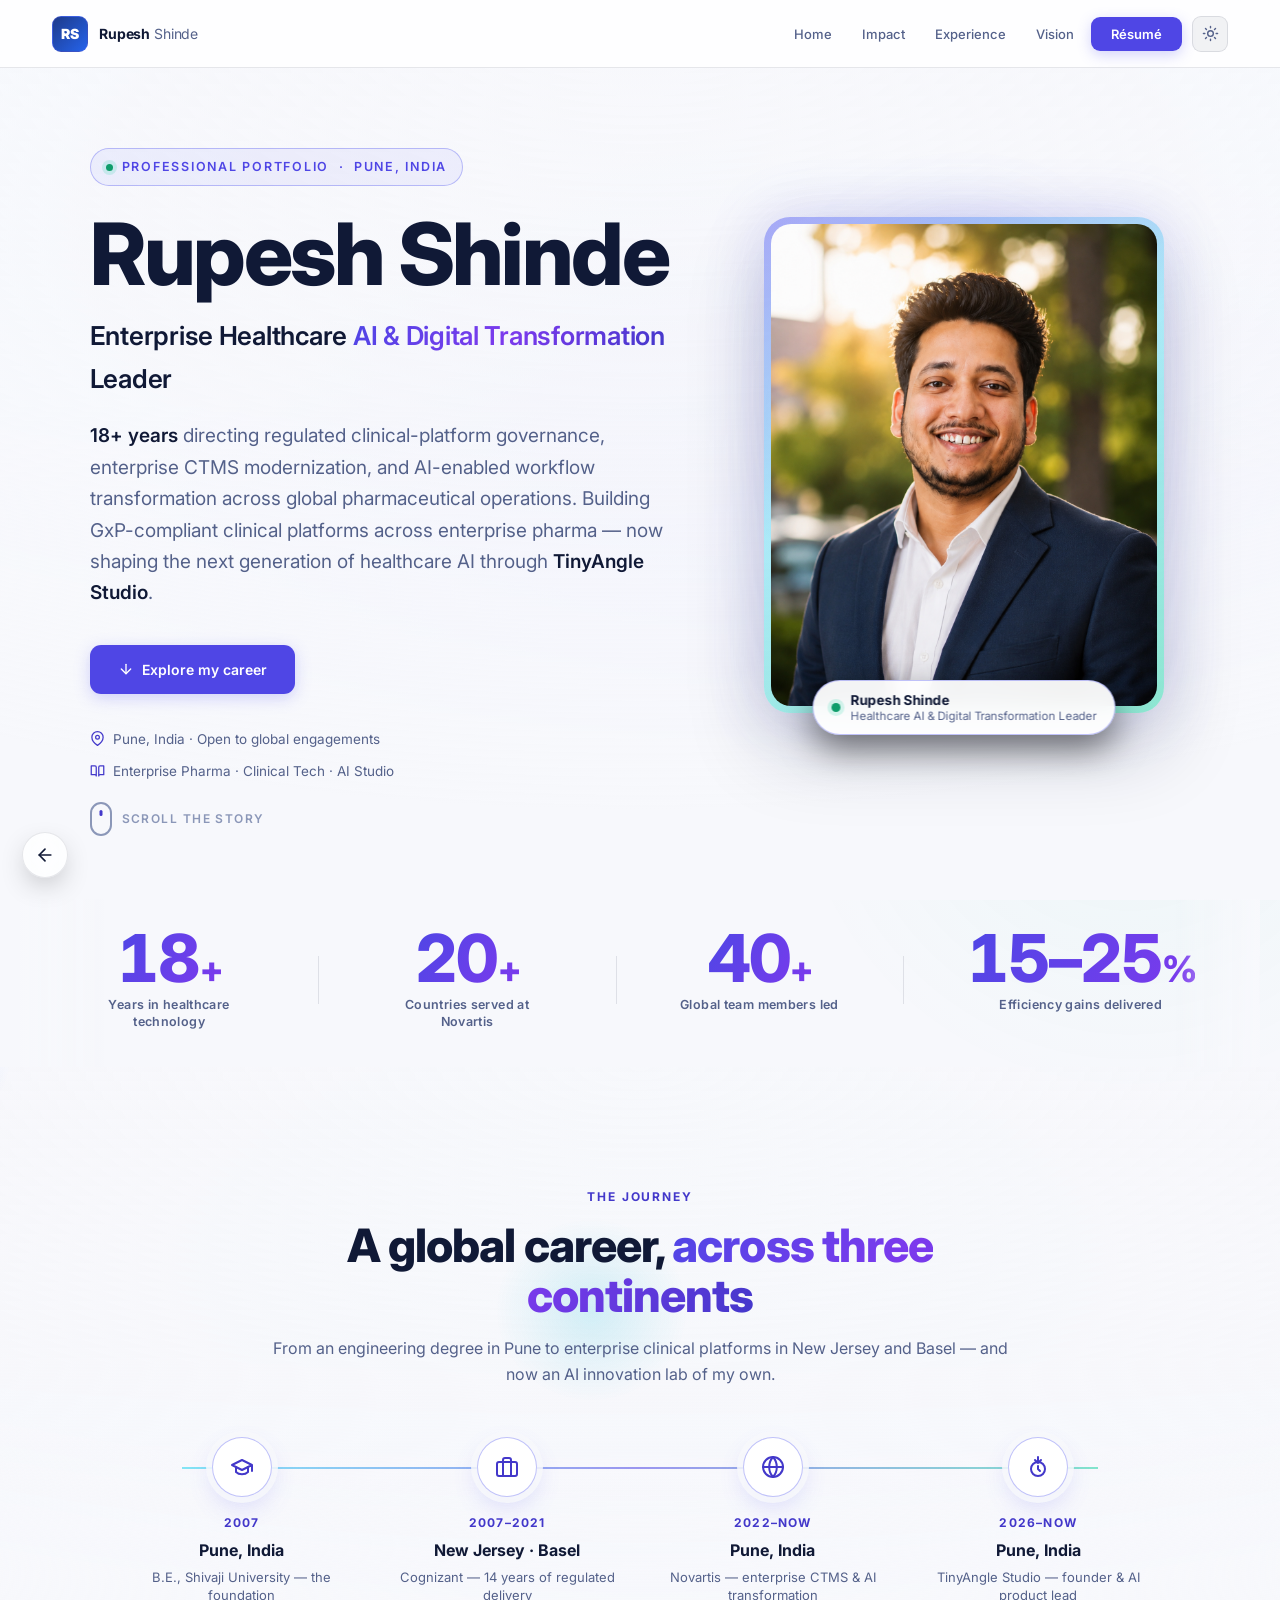
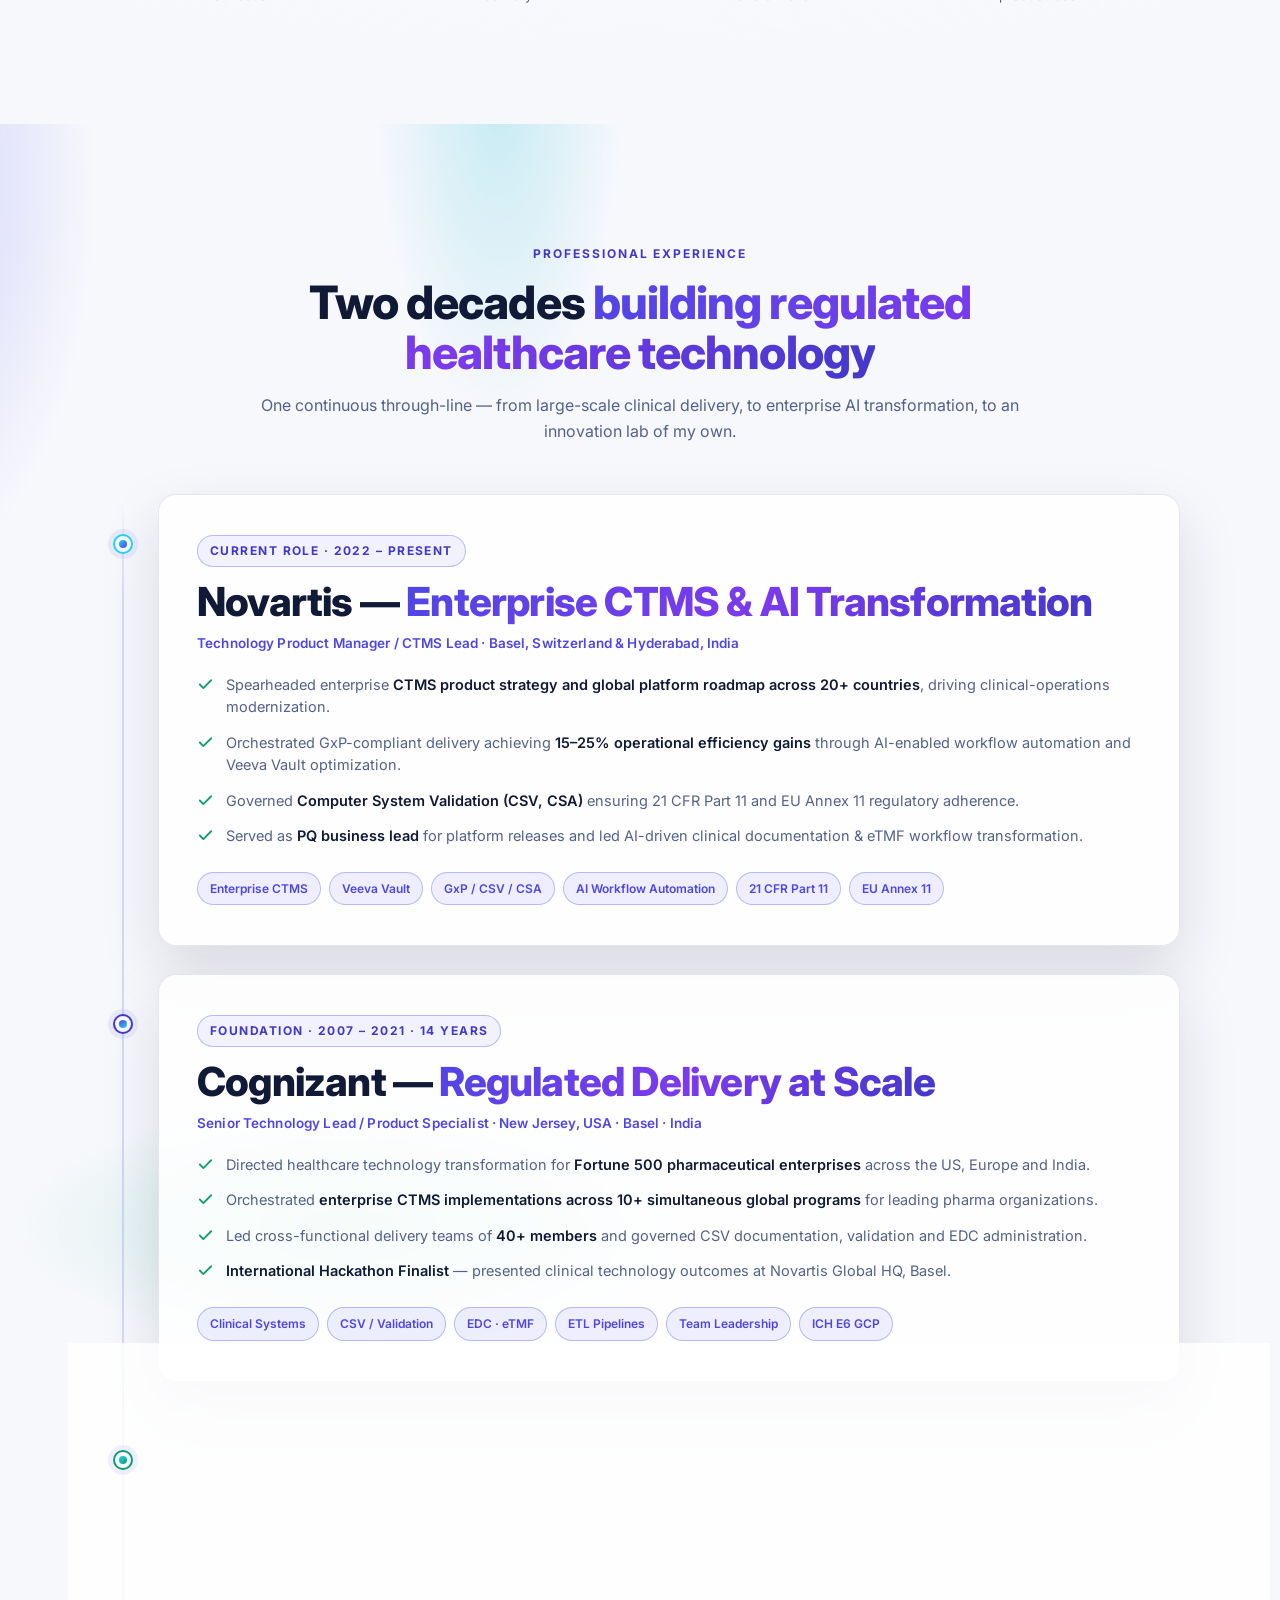
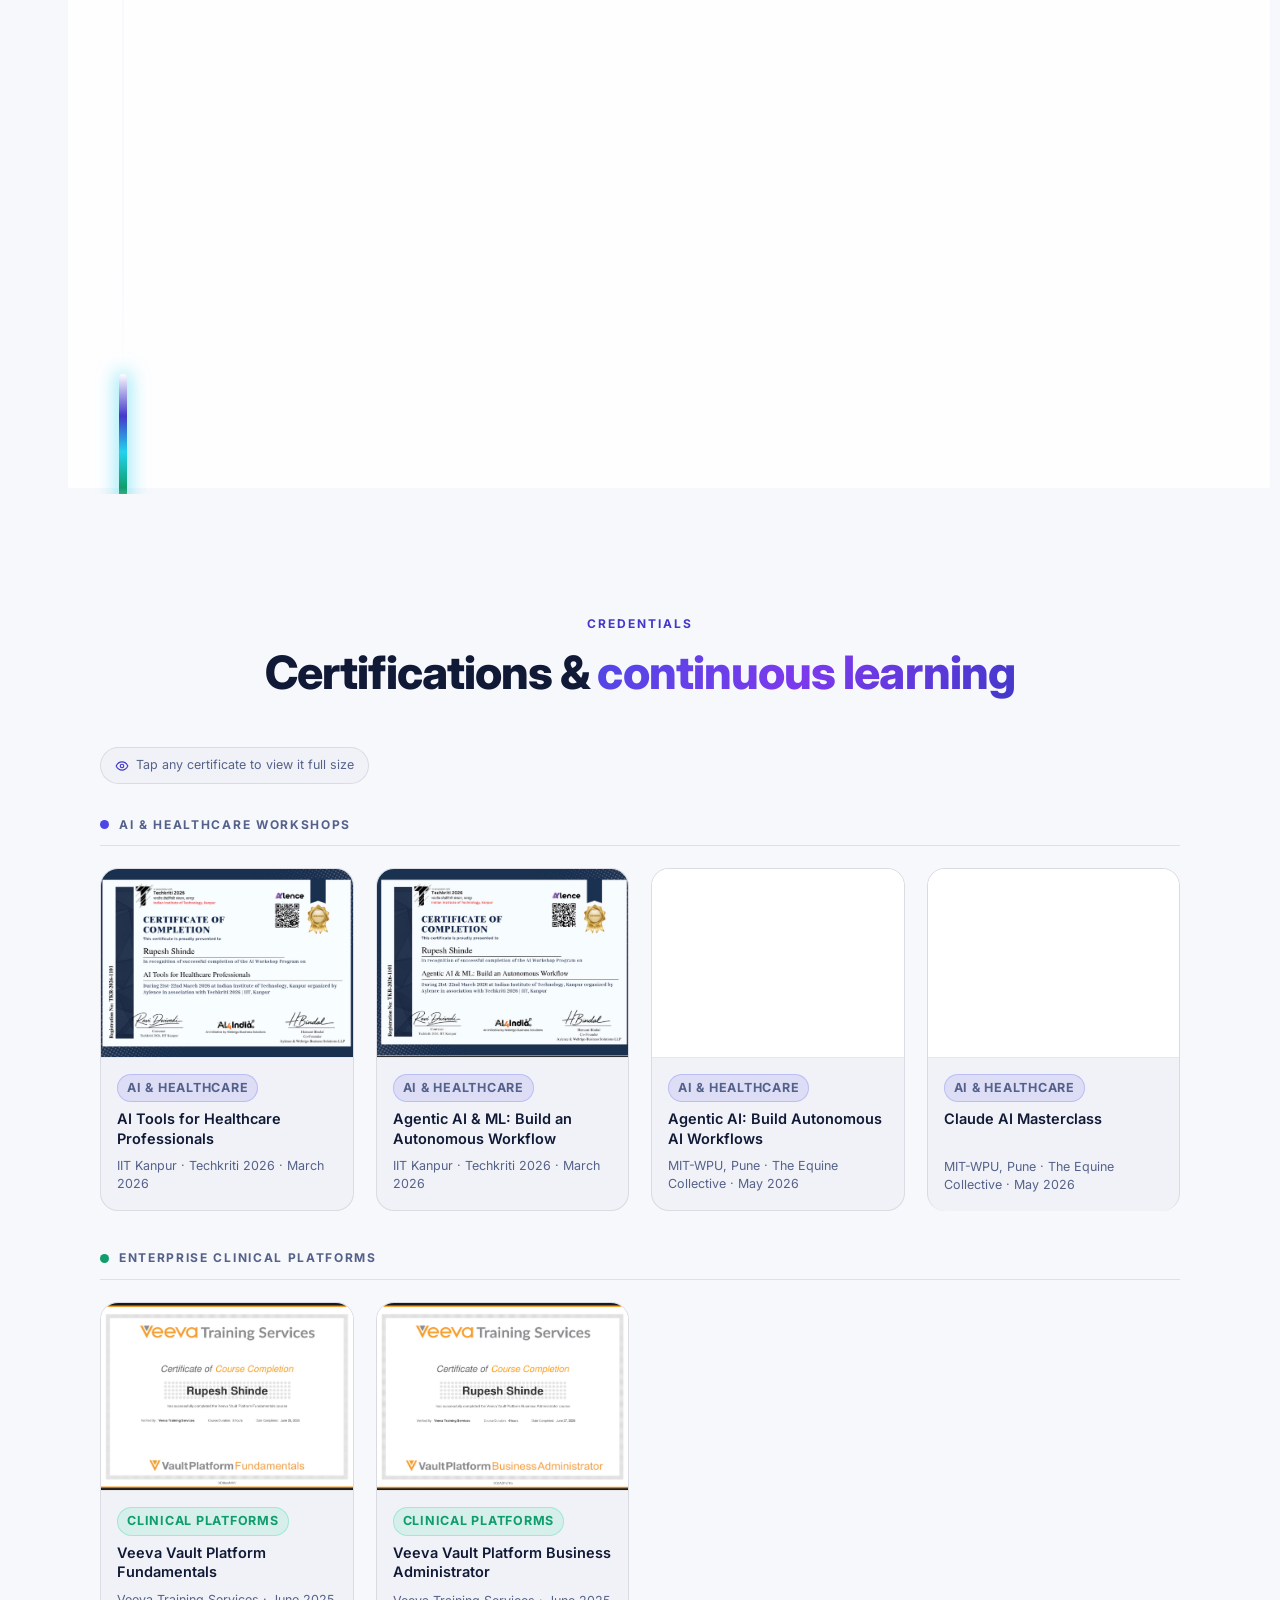
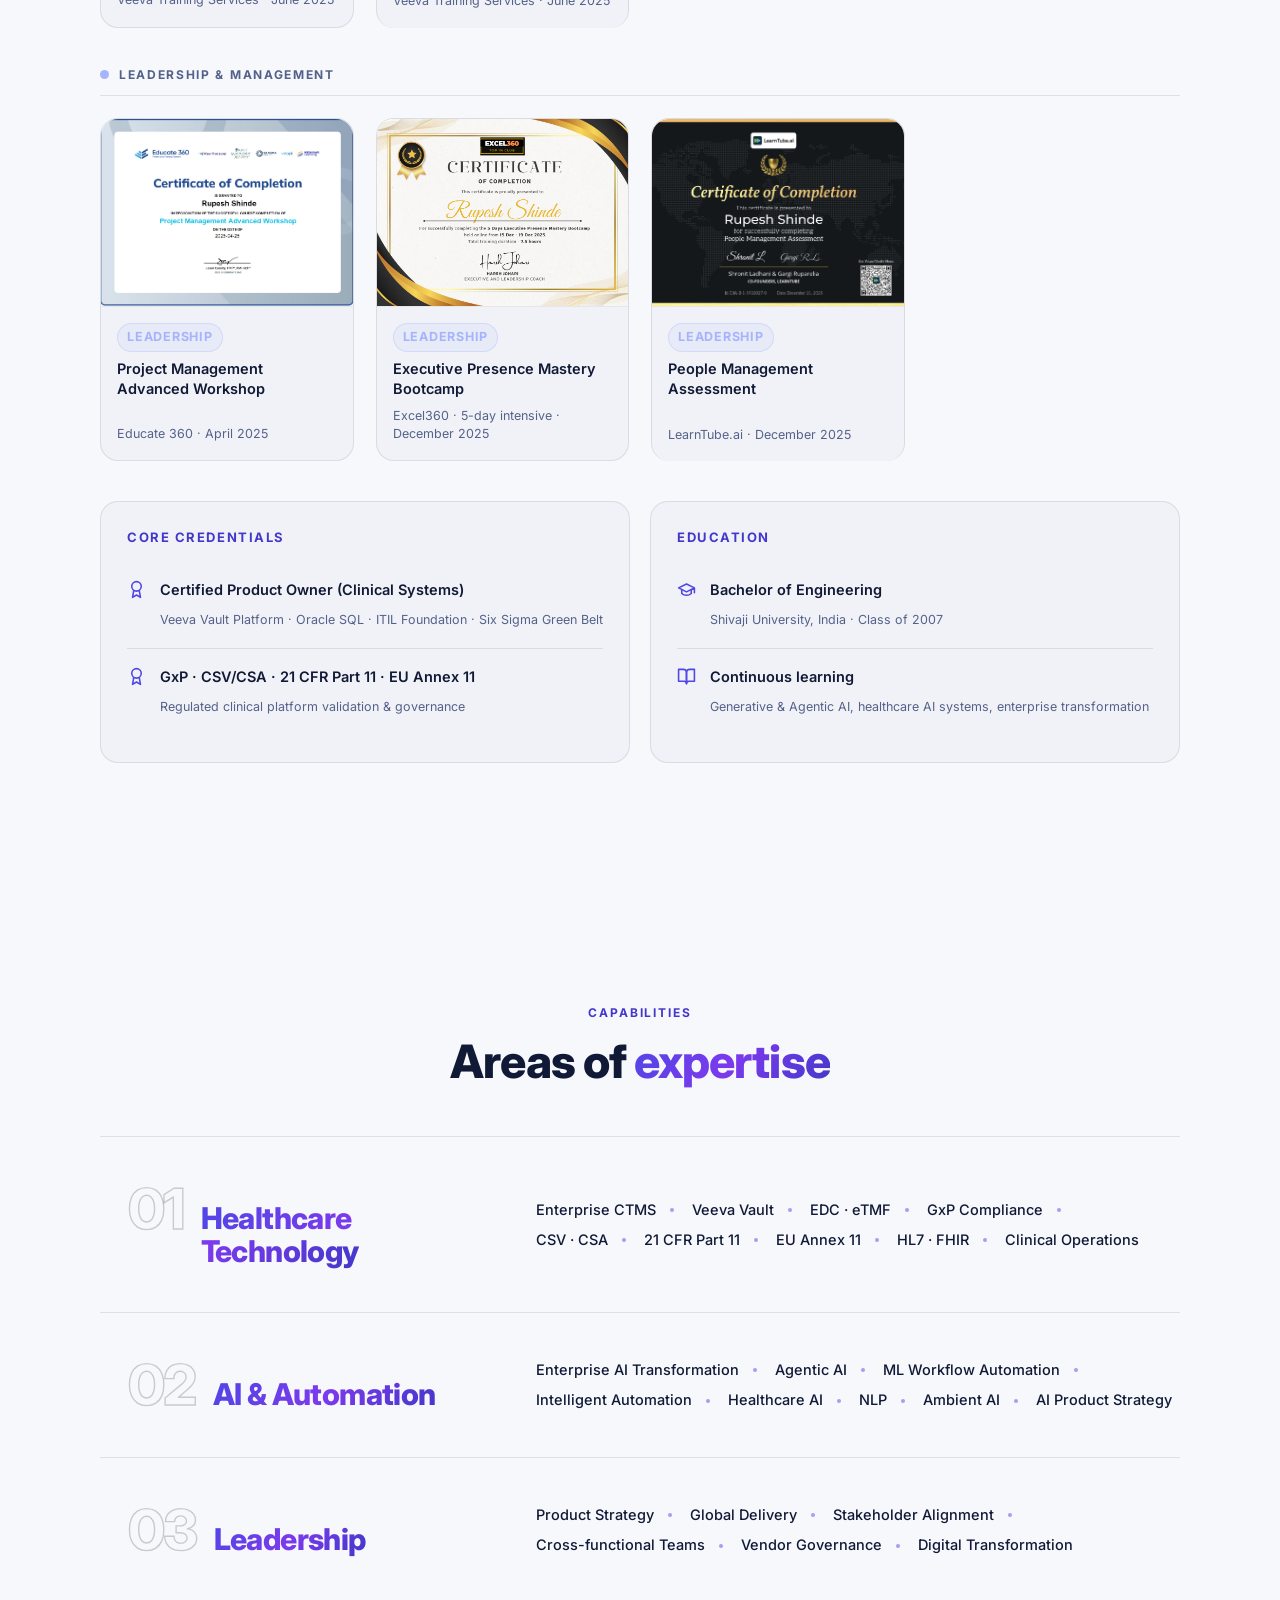
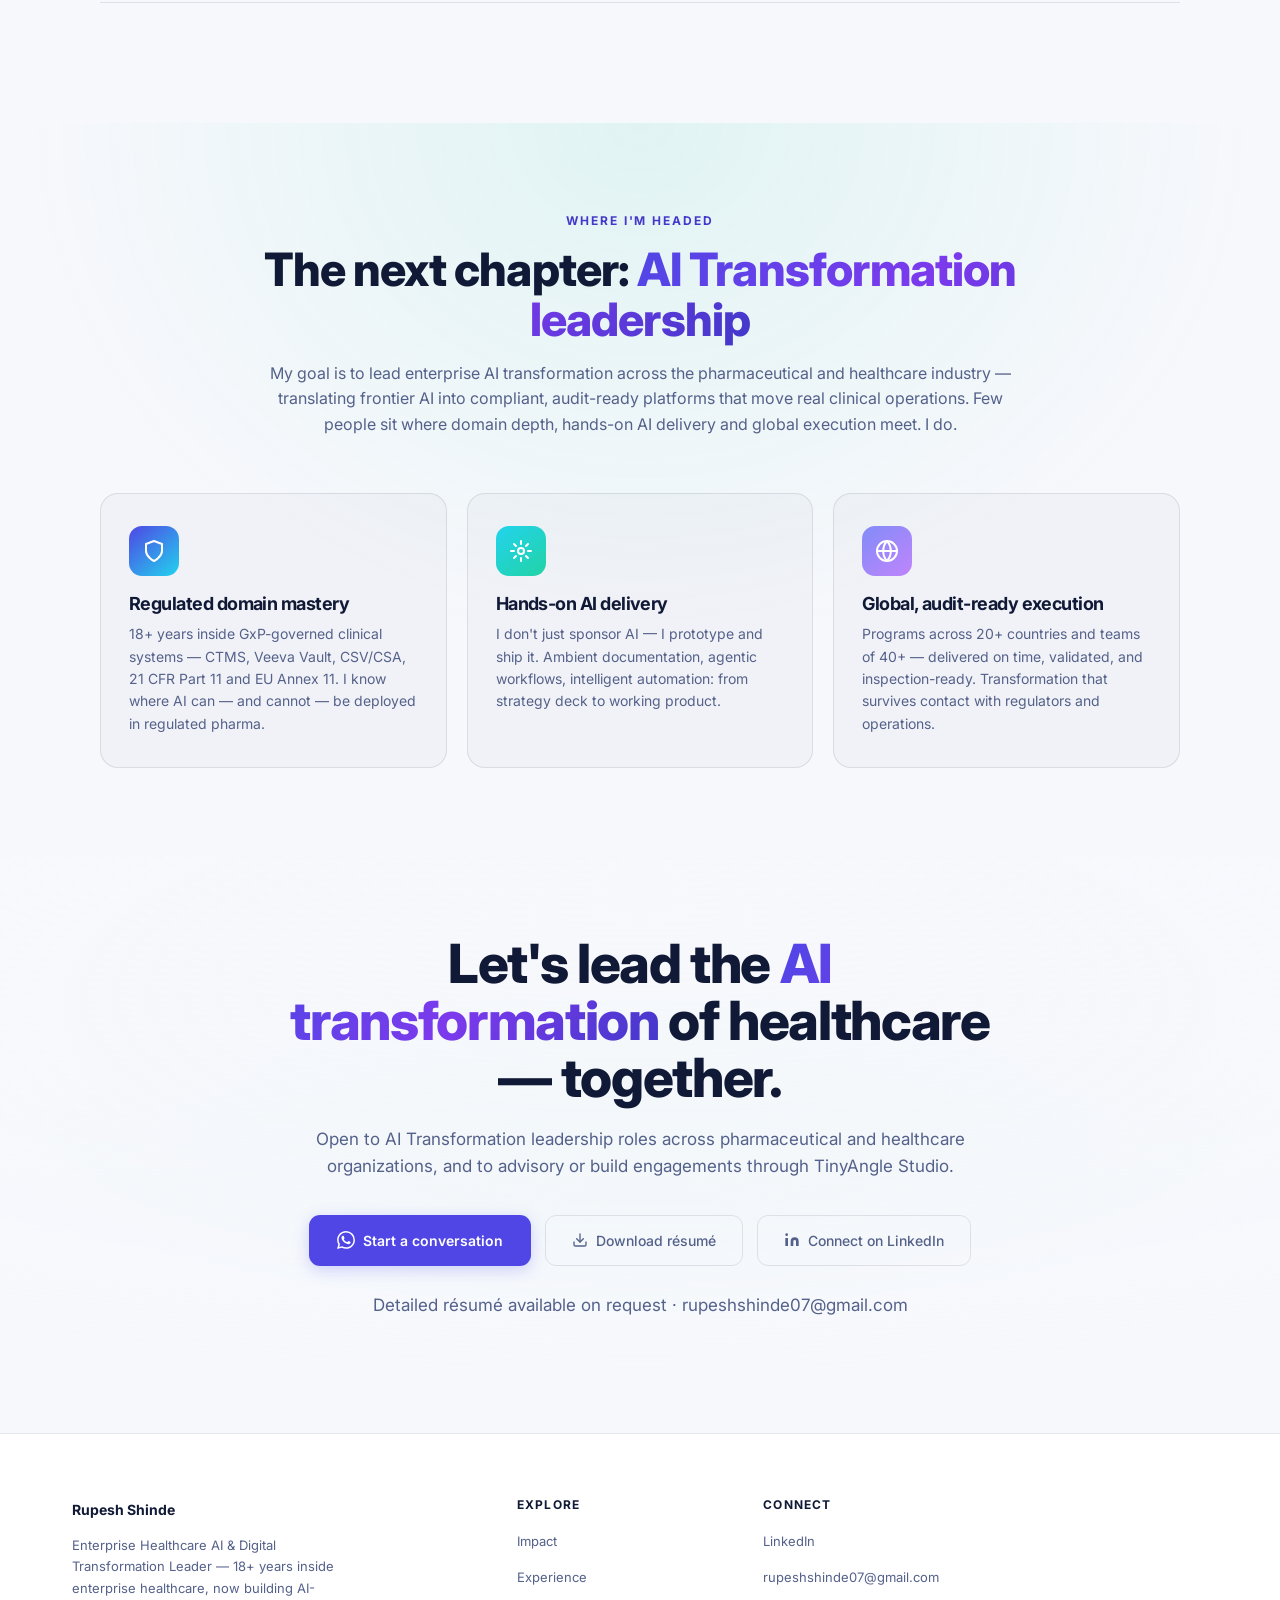
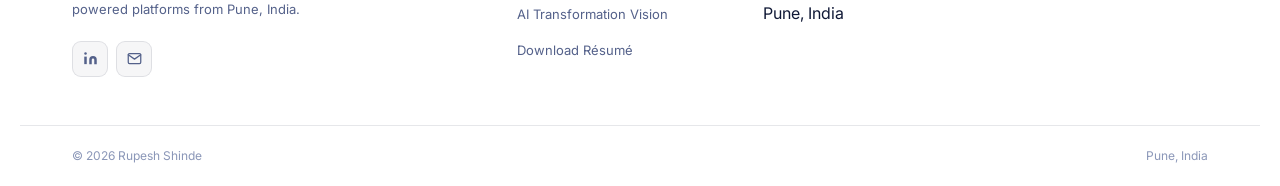
==== portfolio.html @ f27d241a "Use personal email rupeshshinde07@gmail.com everywhere on portfolio Replace studio support@ address " ====
<!DOCTYPE html>
<html lang="en">
<head>
  <meta charset="UTF-8" />
  <meta name="viewport" content="width=device-width, initial-scale=1.0" />
  <meta name="description" content="Rupesh Shinde — Enterprise Healthcare AI & Digital Transformation Leader. 18+ years across regulated pharma, enterprise CTMS, GxP-compliant platforms and AI-enabled workflow automation across enterprise pharma. Building AI healthcare platforms with TinyAngle Studio. Pune, India." />
  <meta name="author" content="Rupesh Shinde" />
  <title>Rupesh Shinde — Enterprise Healthcare AI &amp; Digital Transformation Leader</title>

  <link href="https://fonts.googleapis.com/css2?family=Inter:wght@300;400;500;600;700;800;900&display=swap" rel="stylesheet" />
  <link rel="stylesheet" href="css/style.css" />
  <script>(function(){try{var t=localStorage.getItem('tas-theme');if(t!=='light'&&t!=='dark'){t=(window.matchMedia&&window.matchMedia('(prefers-color-scheme: light)').matches)?'light':'dark';}document.documentElement.setAttribute('data-theme',t);}catch(e){}})();</script>

  <style>
    /* ═══════════════════════════════════════════════════════════
       PORTFOLIO PAGE — scroll-driven story, cinematic chapters.
       All section styles are prefixed .pf- to avoid collisions with
       the shared design system in css/style.css.

       Each chapter's AI-generated background lives in ONE variable
       below. To self-host: download the image into Images/portfolio/
       and replace the url() with e.g. url('Images/portfolio/hero.png').
       The layered gradient under it is the fallback if the URL is
       ever unreachable, so the page always looks intentional.
       ═══════════════════════════════════════════════════════════ */
    :root {
      --pf-cdn: 'https://d8j0ntlcm91z4.cloudfront.net/user_3EyYzV87YlpEXxNMdaixj56fQwG';
      --pf-img-hero:      url('https://d8j0ntlcm91z4.cloudfront.net/user_3EyYzV87YlpEXxNMdaixj56fQwG/hf_20260617_204755_d2af25d7-4ce4-4f32-9985-923d0ec4dbfb.png');
      --pf-img-journey:   url('https://d8j0ntlcm91z4.cloudfront.net/user_3EyYzV87YlpEXxNMdaixj56fQwG/hf_20260617_204759_9c274a5f-4f97-4df7-9269-649c1dedfb28.png');
      --pf-img-cognizant: url('https://d8j0ntlcm91z4.cloudfront.net/user_3EyYzV87YlpEXxNMdaixj56fQwG/hf_20260617_204800_d3836fbd-578d-42eb-8786-b7c8a6155bee.png');
      --pf-img-novartis:  url('https://d8j0ntlcm91z4.cloudfront.net/user_3EyYzV87YlpEXxNMdaixj56fQwG/hf_20260617_204802_f762a922-d99e-49f6-8f41-e36ff696c7aa.jpeg');
      --pf-img-tinyangle: url('https://d8j0ntlcm91z4.cloudfront.net/user_3EyYzV87YlpEXxNMdaixj56fQwG/hf_20260617_204806_a4e2c0c9-caea-40b7-8a85-361f3fd6517a.png');
      --pf-img-close:     url('https://d8j0ntlcm91z4.cloudfront.net/user_3EyYzV87YlpEXxNMdaixj56fQwG/hf_20260617_204808_cf4be0be-5604-4f2f-989f-12e2e161f159.png');
    }

    .pf-main { position: relative; z-index: 1; overflow-x: clip; }

    /* ── Scroll progress bar (top) ─────────────────────────────── */
    .pf-progress {
      position: fixed; top: 0; left: 0; height: 3px; width: 0%;
      background: linear-gradient(90deg, #22d3ee, var(--blue), #22d3a5);
      z-index: 1200; box-shadow: 0 0 14px rgba(99,102,241,.7);
      transition: width .08s linear;
    }

    /* ── Generic cinematic section frame ───────────────────────── */
    .pf-cine { position: relative; overflow: hidden; isolation: isolate; }
    .pf-bg {
      position: absolute; inset: -22% 0 -22% 0;       /* taller than section so parallax never reveals an edge */
      background-size: cover; background-position: center;
      background-repeat: no-repeat;
      will-change: transform; z-index: -2;
      transform: translate3d(0,0,0);
    }
    .pf-bg-tint {
      position: absolute; inset: 0; z-index: -1; pointer-events: none;
      background:
        radial-gradient(120% 90% at 50% 0%, transparent 0%, rgba(5,8,15,.45) 70%, var(--bg) 100%),
        linear-gradient(180deg, rgba(5,8,15,.55) 0%, rgba(5,8,15,.30) 40%, rgba(5,8,15,.78) 100%);
    }
    :root[data-theme="light"] .pf-bg-tint {
      background:
        radial-gradient(120% 90% at 50% 0%, rgba(247,248,252,.28) 0%, rgba(247,248,252,.62) 72%, var(--bg) 100%),
        linear-gradient(180deg, rgba(247,248,252,.58) 0%, rgba(247,248,252,.44) 45%, rgba(247,248,252,.86) 100%);
    }
    /* Keep the cinematic images clearly visible in light mode while preserving
       enough scrim under headings for legible dark text. */
    :root[data-theme="light"] .pf-bg { opacity: .82; }

    /* ═══ HERO ════════════════════════════════════════════════ */
    .pf-hero {
      min-height: 100vh; min-height: 100svh;
      display: flex; align-items: center;
      padding: 120px 7vw 90px;
      background: radial-gradient(120% 120% at 70% 80%, rgba(99,102,241,.16), transparent 55%), var(--bg);
    }
    .pf-hero .pf-bg { background-image: var(--pf-img-hero); }
    .pf-hero-grid {
      width: 100%; max-width: 1240px; margin: 0 auto;
      display: grid; grid-template-columns: 1.05fr .8fr; gap: 5%;
      align-items: center;
    }
    .pf-hero-inner { max-width: 640px; position: relative; }

    /* ── Founder portrait ─────────────────────────────────────── */
    .pf-portrait { position: relative; justify-self: center; width: 100%; max-width: 400px; }
    .pf-portrait-frame {
      position: relative; border-radius: 26px; padding: 7px;
      background: linear-gradient(150deg, rgba(99,102,241,.55), rgba(34,211,238,.35) 45%, rgba(34,211,165,.5));
      box-shadow: 0 40px 90px rgba(0,0,0,.55), 0 0 60px rgba(99,102,241,.25);
      animation: pf-float 7s ease-in-out infinite;
    }
    .pf-portrait-frame::before {
      content: ''; position: absolute; inset: -22px; z-index: -1; border-radius: 40px;
      background: radial-gradient(60% 60% at 50% 40%, rgba(99,102,241,.45), transparent 70%);
      filter: blur(28px); animation: pf-aura 6s ease-in-out infinite;
    }
    .pf-portrait-frame img {
      display: block; width: 100%; aspect-ratio: 1122 / 1402; object-fit: cover;
      border-radius: 20px; background: var(--s2);
    }
    @keyframes pf-float { 0%,100%{ transform: translateY(0); } 50%{ transform: translateY(-12px); } }
    @keyframes pf-aura  { 0%,100%{ opacity:.7; } 50%{ opacity:1; } }
    .pf-portrait-badge {
      position: absolute; left: 50%; bottom: -22px; transform: translateX(-50%);
      display: inline-flex; align-items: center; gap: 10px; white-space: nowrap;
      padding: 11px 18px; border-radius: 999px;
      background: rgba(8,13,26,.92); backdrop-filter: blur(10px);
      border: 1px solid var(--bdrb); box-shadow: 0 14px 34px rgba(0,0,0,.5);
    }
    :root[data-theme="light"] .pf-portrait-badge { background: rgba(255,255,255,.95); }
    .pf-portrait-badge-dot {
      width: 9px; height: 9px; border-radius: 50%; background: var(--green); flex-shrink: 0;
      box-shadow: 0 0 0 4px rgba(34,211,165,.18); animation: pf-pulse 2.4s ease-in-out infinite;
    }
    .pf-portrait-badge-txt { display: flex; flex-direction: column; line-height: 1.25; font-size: 11.5px; color: var(--muted); }
    .pf-portrait-badge-txt strong { font-size: 13.5px; color: var(--text); font-weight: 700; }
    .pf-eyebrow {
      display: inline-flex; align-items: center; gap: 9px;
      font-size: 12.5px; letter-spacing: .14em; text-transform: uppercase;
      font-weight: 600; color: var(--blp);
      padding: 8px 15px; border-radius: 999px;
      border: 1px solid var(--bdrb); background: rgba(99,102,241,.08);
      margin-bottom: 26px;
    }
    .pf-eyebrow .pf-dot {
      width: 7px; height: 7px; border-radius: 50%; background: var(--green);
      box-shadow: 0 0 0 4px rgba(34,211,165,.18); animation: pf-pulse 2.4s ease-in-out infinite;
    }
    @keyframes pf-pulse { 0%,100%{opacity:1} 50%{opacity:.45} }

    .pf-hero h1 {
      font-size: clamp(40px, 7.5vw, 86px); line-height: .98;
      font-weight: 800; letter-spacing: -.03em; color: var(--text);
      margin-bottom: 18px;
    }
    .pf-hero h1 .gr {
      background: linear-gradient(115deg, #818cf8 0%, #22d3ee 50%, #22d3a5 100%);
      -webkit-background-clip: text; background-clip: text;
      -webkit-text-fill-color: transparent; color: transparent;
    }
    .pf-role {
      font-size: clamp(18px, 2.6vw, 26px); font-weight: 600;
      color: var(--slt-h); margin-bottom: 20px; letter-spacing: -.01em;
    }
    .pf-lead {
      font-size: clamp(16px, 2vw, 19px); line-height: 1.65; color: var(--muted);
      max-width: 640px; margin-bottom: 36px;
    }
    .pf-lead strong { color: var(--text); font-weight: 600; }
    .pf-hero-actions { display: flex; gap: 14px; flex-wrap: wrap; align-items: center; }
    .pf-meta-row {
      display: flex; flex-wrap: wrap; gap: 10px 22px; margin-top: 34px;
      font-size: 13.5px; color: var(--muted);
    }
    .pf-meta-row span { display: inline-flex; align-items: center; gap: 8px; }
    .pf-meta-row svg { width: 15px; height: 15px; color: var(--blt); flex-shrink: 0; }

    .pf-scrollcue {
      position: absolute; left: 0; bottom: -54px;
      display: inline-flex; align-items: center; gap: 10px;
      font-size: 12px; letter-spacing: .12em; text-transform: uppercase;
      color: var(--mut2); font-weight: 600;
    }
    .pf-scrollcue .pf-mouse {
      width: 22px; height: 34px; border: 2px solid var(--mut2); border-radius: 12px;
      position: relative;
    }
    .pf-scrollcue .pf-mouse::before {
      content: ''; position: absolute; left: 50%; top: 6px; width: 3px; height: 6px;
      border-radius: 2px; background: var(--blt); transform: translateX(-50%);
      animation: pf-wheel 1.7s ease-in-out infinite;
    }
    @keyframes pf-wheel { 0%{opacity:0;transform:translate(-50%,0)} 30%{opacity:1} 60%{opacity:1;transform:translate(-50%,9px)} 100%{opacity:0;transform:translate(-50%,9px)} }

    /* ═══ STATS MARQUEE — numbers scroll right→left, pause on hover ═══ */
    .pf-stats {
      position: relative; z-index: 2;
      max-width: 1240px; margin: -1px auto 0; padding: 30px 0 36px;
      overflow: hidden;
    }
    /* Edge fades (overlay pseudo-elements, not mask-image — keeps the
       animation alive on iOS Safari). */
    .pf-stats::before, .pf-stats::after {
      content: ''; position: absolute; top: 0; bottom: 0; width: 84px; z-index: 2; pointer-events: none;
    }
    .pf-stats::before { left: 0;  background: linear-gradient(to right, var(--bg), transparent); }
    .pf-stats::after  { right: 0; background: linear-gradient(to left,  var(--bg), transparent); }
    /* The conveyor: a duplicated set sliding steadily right → left and looping. */
    .pf-stats-track {
      display: flex; align-items: flex-start; width: max-content;
      animation: pf-stats-scroll 34s linear infinite;
    }
    @keyframes pf-stats-scroll { from { transform: translateX(0); } to { transform: translateX(-50%); } }
    .pf-stats:hover .pf-stats-track { animation-play-state: paused; }
    .pf-stat {
      flex: 0 0 auto; position: relative; text-align: center;
      display: flex; flex-direction: column; align-items: center; gap: 9px;
      padding: 0 clamp(30px, 5vw, 66px);
    }
    /* Hairline divider between consecutive numbers. */
    .pf-stat:not(:first-child)::before {
      content: ''; position: absolute; left: 0; top: 50%; transform: translateY(-50%);
      width: 1px; height: 48px; background: var(--bdr);
    }
    .pf-stat .pf-num {
      font-size: clamp(40px, 6vw, 66px); font-weight: 800; letter-spacing: -.03em;
      line-height: .9; font-variant-numeric: tabular-nums; white-space: nowrap;
      background: linear-gradient(120deg, #818cf8, #22d3ee);
      -webkit-background-clip: text; background-clip: text; -webkit-text-fill-color: transparent;
    }
    .pf-stat .pf-num .pf-suf { font-size: .55em; }
    /* Reserve two lines so every label block is the same height — keeps the
       numbers on one line and the dividers vertically centered regardless of
       how long a given label is. */
    .pf-stat .pf-lbl { font-size: 12.5px; font-weight: 600; letter-spacing: .03em; color: var(--muted); line-height: 1.35; max-width: 170px; min-height: 2.7em; }

    /* ═══ SECTION SHARED ──────────────────────────────────────── */
    .pf-sec-head { max-width: 760px; margin: 0 auto 50px; text-align: center; }
    .pf-sec-eye {
      font-size: 12px; letter-spacing: .16em; text-transform: uppercase;
      font-weight: 700; color: var(--blt); margin-bottom: 14px;
    }
    .pf-sec-title {
      font-size: clamp(28px, 4.4vw, 46px); font-weight: 800; letter-spacing: -.02em;
      line-height: 1.08; color: var(--text);
    }
    .pf-sec-title .gr {
      background: linear-gradient(120deg, #818cf8, #22d3ee, #22d3a5);
      -webkit-background-clip: text; background-clip: text; -webkit-text-fill-color: transparent; color: transparent;
    }
    .pf-sec-sub { margin-top: 16px; font-size: 16px; line-height: 1.6; color: var(--muted); }

    /* ═══ JOURNEY MAP ─────────────────────────────────────────── */
    .pf-journey { padding: 120px 5vw; }
    .pf-journey .pf-bg { background-image: var(--pf-img-journey); opacity: .9; }
    /* In light theme the world-map image was washing out under the light tint.
       Show it clearly: keep the image strong and lighten the journey scrim. */
    :root[data-theme="light"] .pf-journey .pf-bg { opacity: .95; }
    :root[data-theme="light"] .pf-journey .pf-bg-tint {
      background:
        radial-gradient(120% 90% at 50% 0%, rgba(247,248,252,.10), rgba(247,248,252,.34) 72%, var(--bg) 100%),
        linear-gradient(180deg, rgba(247,248,252,.34) 0%, rgba(247,248,252,.22) 45%, rgba(247,248,252,.70) 100%);
    }
    /* animated, theme-aware glow layered over the map for depth + motion */
    .pf-journey-glow {
      position: absolute; inset: -20%; z-index: -1; pointer-events: none;
      background:
        radial-gradient(closest-side at 16% 28%, rgba(99,102,241,.26), transparent 70%),
        radial-gradient(closest-side at 84% 72%, rgba(34,211,238,.20), transparent 70%);
      background-repeat: no-repeat; background-size: 55% 55%, 55% 55%;
      animation: pfDrift 20s ease-in-out infinite alternate;
    }
    :root[data-theme="light"] .pf-journey-glow {
      background:
        radial-gradient(closest-side at 16% 24%, rgba(99,102,241,.20), transparent 70%),
        radial-gradient(closest-side at 86% 74%, rgba(6,182,212,.16), transparent 70%);
      background-repeat: no-repeat; background-size: 55% 55%, 55% 55%;
    }
    .pf-route {
      position: relative; max-width: 1040px; margin: 0 auto;
      display: grid; grid-template-columns: repeat(4, 1fr); gap: 22px;
    }
    .pf-route::before {
      content: ''; position: absolute; left: 6%; right: 6%; top: 30px; height: 2px;
      background: linear-gradient(90deg, #22d3ee, var(--blue), #22d3a5);
      transform: scaleX(0); transform-origin: left; opacity: .55;
      transition: transform 1.3s cubic-bezier(.6,.05,.3,1);
    }
    .pf-route.vis::before { transform: scaleX(1); }
    /* glowing pulse that flows left → right along the journey line */
    .pf-route::after {
      content: ''; position: absolute; top: 28px; left: 6%; width: 130px; height: 6px;
      border-radius: 6px; opacity: 0; pointer-events: none;
      background: linear-gradient(90deg, transparent, #22d3ee, var(--blt), transparent);
      box-shadow: 0 0 16px 2px rgba(34,211,238,.55);
    }
    .pf-route.vis::after { animation: pfFlowRight 3.8s linear .8s infinite; }
    @keyframes pfFlowRight {
      0%   { left: 4%;  opacity: 0; }
      12%  { opacity: 1; }
      88%  { opacity: 1; }
      100% { left: 90%; opacity: 0; }
    }
    .pf-node { position: relative; text-align: center; padding-top: 0; }
    .pf-node-dot {
      width: 60px; height: 60px; margin: 0 auto 16px; border-radius: 50%;
      display: grid; place-items: center;
      background: rgba(8,17,42,.9); border: 1.5px solid var(--bdrb);
      color: var(--blt); position: relative; z-index: 1;
      box-shadow: 0 0 0 6px rgba(5,8,15,.6), 0 10px 30px rgba(99,102,241,.25);
    }
    :root[data-theme="light"] .pf-node-dot { background: #fff; box-shadow: 0 0 0 6px rgba(247,248,252,.85), 0 10px 24px rgba(99,102,241,.20); }
    .pf-node-dot svg { width: 24px; height: 24px; }
    .pf-node-yr { font-size: 12px; font-weight: 700; letter-spacing: .1em; color: var(--blt); text-transform: uppercase; }
    .pf-node-place { font-size: 16px; font-weight: 700; color: var(--text); margin-top: 4px; }
    .pf-node-role { font-size: 13px; color: var(--muted); margin-top: 4px; line-height: 1.4; }

    /* ═══ CHAPTERS ────────────────────────────────────────────── */
    .pf-chapter {
      min-height: 96vh; display: flex; align-items: center;
      padding: 130px 7vw;
    }
    .pf-chapter.right { justify-content: flex-end; }
    .pf-chapter--novartis  { background: radial-gradient(110% 120% at 80% 50%, rgba(99,102,241,.18), transparent 60%), var(--bg); }
    .pf-chapter--novartis .pf-bg  { background-image: var(--pf-img-novartis); }
    .pf-chapter--cognizant { background: radial-gradient(110% 120% at 20% 50%, rgba(79,70,229,.16), transparent 60%), var(--bg); }
    .pf-chapter--cognizant .pf-bg { background-image: var(--pf-img-cognizant); }
    .pf-chapter--tinyangle { background: radial-gradient(110% 120% at 75% 60%, rgba(34,211,165,.16), transparent 60%), var(--bg); }
    .pf-chapter--tinyangle .pf-bg { background-image: var(--pf-img-tinyangle); }

    .pf-card {
      max-width: 620px; padding: 40px 38px;
      background: rgba(8,13,26,.72); backdrop-filter: blur(16px);
      border: 1px solid var(--bdr); border-radius: var(--radius);
      box-shadow: var(--shadow);
    }
    :root[data-theme="light"] .pf-card { background: rgba(255,255,255,.82); }
    .pf-card-eye {
      display: inline-block; font-size: 12px; letter-spacing: .12em; text-transform: uppercase;
      font-weight: 700; color: var(--blt); margin-bottom: 14px;
      padding: 5px 12px; border-radius: 999px; border: 1px solid var(--bdrb); background: rgba(99,102,241,.08);
    }
    .pf-card h2 {
      font-size: clamp(26px, 3.6vw, 40px); font-weight: 800; letter-spacing: -.02em;
      line-height: 1.06; color: var(--text); margin-bottom: 8px;
    }
    .pf-card h2 .gr {
      background: linear-gradient(120deg, #818cf8, #22d3ee, #22d3a5);
      -webkit-background-clip: text; background-clip: text; -webkit-text-fill-color: transparent; color: transparent;
    }
    .pf-card-meta { font-size: 13.5px; color: var(--blp); font-weight: 600; margin-bottom: 20px; letter-spacing: .01em; }
    .pf-list { list-style: none; display: flex; flex-direction: column; gap: 13px; margin-top: 6px; }
    .pf-list li { display: flex; gap: 12px; font-size: 14.5px; line-height: 1.55; color: var(--muted); }
    .pf-list li strong { color: var(--text); font-weight: 600; }
    .pf-list li svg { width: 17px; height: 17px; color: var(--green); flex-shrink: 0; margin-top: 2px; }
    .pf-chips { display: flex; flex-wrap: wrap; gap: 8px; margin-top: 24px; }
    .pf-chip {
      font-size: 12px; font-weight: 600; color: var(--blp);
      padding: 6px 12px; border-radius: 999px;
      background: rgba(99,102,241,.10); border: 1px solid var(--bdrb);
    }

    /* ═══ PROFESSIONAL EXPERIENCE (connected timeline) ─────────── */
    .pf-xp { position: relative; padding: 120px 6vw; overflow: hidden; isolation: isolate; }
    /* animated, theme-aware backdrop — large drifting colour blobs */
    .pf-xp-anim {
      position: absolute; inset: -25%; z-index: -1; pointer-events: none;
      background:
        radial-gradient(closest-side at 22% 32%, rgba(99,102,241,.34), transparent 70%),
        radial-gradient(closest-side at 82% 30%, rgba(34,211,238,.26), transparent 70%),
        radial-gradient(closest-side at 58% 90%, rgba(34,211,165,.24), transparent 70%);
      background-repeat: no-repeat;
      background-size: 58% 58%, 52% 52%, 60% 60%;
      animation: pfDrift 17s ease-in-out infinite alternate;
    }
    :root[data-theme="light"] .pf-xp-anim {
      background:
        radial-gradient(closest-side at 22% 32%, rgba(99,102,241,.24), transparent 70%),
        radial-gradient(closest-side at 82% 30%, rgba(6,182,212,.20), transparent 70%),
        radial-gradient(closest-side at 58% 90%, rgba(16,185,129,.18), transparent 70%);
      background-repeat: no-repeat;
      background-size: 58% 58%, 52% 52%, 60% 60%;
    }
    @keyframes pfDrift {
      0%   { background-position: 8% 18%, 88% 22%, 46% 96%; transform: translate3d(0,0,0) scale(1); }
      50%  { background-position: 26% 36%, 68% 46%, 62% 78%; }
      100% { background-position: 4% 8%, 94% 30%, 36% 92%; transform: translate3d(0,-2%,0) scale(1.05); }
    }

    .pf-xp-flow { position: relative; max-width: 1080px; margin: 0 auto; padding-left: 58px; }
    /* base spine connecting the tiles */
    .pf-xp-flow::before {
      content: ''; position: absolute; left: 22px; top: 6px; bottom: 6px; width: 2px; border-radius: 2px;
      background: linear-gradient(180deg, transparent, rgba(var(--ov),.13) 7%, rgba(var(--ov),.13) 93%, transparent);
    }
    :root[data-theme="light"] .pf-xp-flow::before {
      background: linear-gradient(180deg, transparent, rgba(99,102,241,.22) 7%, rgba(99,102,241,.22) 93%, transparent);
    }
    /* glowing pulse that flows down the spine, one tile to the next */
    .pf-xp-flow::after {
      content: ''; position: absolute; left: 19px; width: 8px; height: 150px; border-radius: 8px; pointer-events: none;
      background: linear-gradient(180deg, transparent, var(--blt) 28%, #22d3ee 52%, var(--green) 76%, transparent);
      box-shadow: 0 0 18px 3px rgba(34,211,238,.5);
      animation: pfFlowDown 4.2s linear infinite;
    }
    @keyframes pfFlowDown {
      0%   { top: -160px; opacity: 0; }
      12%  { opacity: 1; }
      88%  { opacity: 1; }
      100% { top: 100%; opacity: 0; }
    }

    .pf-xp-tile { position: relative; margin-bottom: 28px; }
    .pf-xp-tile:last-child { margin-bottom: 0; }
    .pf-xp-tile .pf-card { max-width: none; width: 100%; transition: transform .25s, border-color .25s, box-shadow .25s; }
    .pf-xp-tile .pf-card:hover { transform: translateY(-4px); border-color: var(--bdrb); box-shadow: 0 22px 54px rgba(99,102,241,.20); }
    /* node where the tile meets the spine */
    .pf-xp-node {
      position: absolute; left: -45px; top: 40px; width: 20px; height: 20px; border-radius: 50%;
      background: var(--bg); border: 2px solid var(--blt); z-index: 2;
      box-shadow: 0 0 0 5px rgba(99,102,241,.10);
    }
    .pf-xp-node::after {
      content: ''; position: absolute; inset: 4px; border-radius: 50%;
      background: linear-gradient(140deg, var(--blue), #22d3ee);
    }
    .pf-xp-tile--novartis  .pf-xp-node { border-color: #22d3ee; }
    .pf-xp-tile--novartis  .pf-xp-node::after { background: linear-gradient(140deg, #22d3ee, var(--blue)); }
    .pf-xp-tile--tinyangle .pf-xp-node { border-color: var(--green); }
    .pf-xp-tile--tinyangle .pf-xp-node::after { background: linear-gradient(140deg, #22d3ee, var(--green)); }

    @media (prefers-reduced-motion: reduce) {
      .pf-xp-anim { animation: none; }
      .pf-xp-flow::after { display: none; }
    }

    /* ═══ VISION (AI Transformation Lead) ─────────────────────── */
    .pf-vision { padding: 88px 6vw; position: relative; }
    .pf-vision::before {
      content: ''; position: absolute; inset: 0; z-index: -1;
      background: radial-gradient(80% 120% at 50% 0%, rgba(34,211,165,.10), transparent 60%);
    }
    .pf-pillars {
      display: grid; grid-template-columns: repeat(3, 1fr); gap: 20px;
      max-width: 1080px; margin: 56px auto 0;
    }
    .pf-pillar {
      padding: 32px 28px; border-radius: var(--radius);
      background: var(--glass2); border: 1px solid var(--bdr);
      transition: border-color .25s, transform .25s, box-shadow .25s;
    }
    .pf-pillar:hover { border-color: var(--bdrb); transform: translateY(-4px); box-shadow: 0 18px 44px rgba(99,102,241,.18); }
    .pf-pillar-ic {
      width: 50px; height: 50px; border-radius: 13px; display: grid; place-items: center;
      margin-bottom: 18px; color: #fff;
      background: linear-gradient(140deg, var(--blue), #22d3ee);
    }
    .pf-pillar:nth-child(2) .pf-pillar-ic { background: linear-gradient(140deg, #22d3ee, #22d3a5); }
    .pf-pillar:nth-child(3) .pf-pillar-ic { background: linear-gradient(140deg, #818cf8, #c084fc); }
    .pf-pillar-ic svg { width: 24px; height: 24px; }
    .pf-pillar h3 { font-size: 18px; font-weight: 700; color: var(--text); margin-bottom: 9px; }
    .pf-pillar p { font-size: 14px; line-height: 1.6; color: var(--muted); }

    /* ═══ PROJECTS (TinyAngle proof) ──────────────────────────── */
    .pf-proj-grid {
      display: grid; grid-template-columns: repeat(2, 1fr); gap: 18px;
      max-width: 760px; margin-top: 30px;
    }
    .pf-proj {
      display: block; padding: 22px; border-radius: var(--radius-sm);
      background: rgba(8,13,26,.6); border: 1px solid var(--bdr);
      text-decoration: none; transition: border-color .25s, transform .25s, background .25s;
    }
    :root[data-theme="light"] .pf-proj { background: rgba(255,255,255,.7); }
    .pf-proj:hover { border-color: var(--bdrb); transform: translateY(-3px); background: rgba(99,102,241,.06); }
    .pf-proj-top { display: flex; align-items: center; justify-content: space-between; margin-bottom: 10px; }
    .pf-proj-name { font-size: 16px; font-weight: 700; color: var(--text); }
    .pf-status { font-size: 10.5px; font-weight: 700; letter-spacing: .08em; text-transform: uppercase; padding: 4px 9px; border-radius: 999px; }
    .pf-status.live { color: #22d3a5; background: rgba(34,211,165,.12); border: 1px solid var(--bdrg); }
    .pf-status.mvp  { color: #22d3ee; background: rgba(34,211,238,.12); border: 1px solid rgba(34,211,238,.3); }
    .pf-status.dev  { color: #fbbf24; background: rgba(251,191,36,.12); border: 1px solid rgba(251,191,36,.3); }
    .pf-status.poc  { color: #c084fc; background: rgba(192,132,252,.12); border: 1px solid rgba(192,132,252,.3); }
    .pf-proj-desc { font-size: 13px; line-height: 1.5; color: var(--muted); }

    /* ═══ EXPERTISE + CERTS ───────────────────────────────────── */
    .pf-exp { padding: 120px 6vw; }

    /* ═══ CAPABILITIES — editorial index rows ─────────────────── */
    .pf-cap-list { max-width: 1080px; margin: 0 auto; border-top: 1px solid var(--bdr); }
    .pf-cap-row {
      position: relative; display: grid; grid-template-columns: minmax(280px, 360px) 1fr;
      gap: 48px; align-items: center; padding: 44px 8px 44px 28px;
      border-bottom: 1px solid var(--bdr); transition: background .35s ease;
    }
    /* growing gradient accent bar on the left edge */
    .pf-cap-row::before {
      content: ''; position: absolute; left: 0; top: 50%; transform: translateY(-50%);
      width: 3px; height: 0; border-radius: 3px;
      background: linear-gradient(180deg, #818cf8, #22d3ee, #22d3a5);
      transition: height .4s cubic-bezier(.2,.7,.3,1);
    }
    .pf-cap-row:hover { background: var(--glass2); }
    .pf-cap-row:hover::before { height: 64%; }
    .pf-cap-lead { display: flex; align-items: baseline; gap: 18px; }
    .pf-cap-num {
      font-size: clamp(34px, 5vw, 56px); font-weight: 800; line-height: 1; letter-spacing: -.04em;
      color: transparent; -webkit-text-stroke: 1.4px rgba(var(--ov),.18); flex-shrink: 0;
      transition: -webkit-text-stroke-color .35s ease;
    }
    .pf-cap-row:hover .pf-cap-num { -webkit-text-stroke-color: var(--bdrb); }
    .pf-cap-domain { font-size: clamp(22px, 2.6vw, 30px); font-weight: 800; line-height: 1.1; letter-spacing: -.02em; margin: 0; }
    .pf-cap-domain .gr {
      background: linear-gradient(120deg, #818cf8, #22d3ee, #22d3a5);
      -webkit-background-clip: text; background-clip: text; -webkit-text-fill-color: transparent; color: transparent;
    }
    .pf-cap-skills { list-style: none; margin: 0; padding: 0; display: flex; flex-wrap: wrap; align-items: center; gap: 6px 0; }
    .pf-cap-skills li {
      position: relative; font-size: 14.5px; font-weight: 500; line-height: 1.4; color: var(--slt-h);
      padding: 2px 18px 2px 0; margin-right: 18px; transition: color .25s ease;
    }
    .pf-cap-skills li::after {
      content: ''; position: absolute; right: 0; top: 50%; transform: translateY(-50%);
      width: 4px; height: 4px; border-radius: 50%; background: var(--blue); opacity: .5; transition: opacity .25s ease;
    }
    .pf-cap-skills li:last-child { padding-right: 0; margin-right: 0; }
    .pf-cap-skills li:last-child::after { display: none; }
    .pf-cap-row:hover .pf-cap-skills li::after { opacity: .9; }
    :root[data-theme="light"] .pf-cap-num { -webkit-text-stroke-color: rgba(var(--ov),.22); }
    :root[data-theme="light"] .pf-cap-row:hover { background: rgba(99,102,241,.04); }
    @media (max-width: 900px) {
      .pf-cap-row { grid-template-columns: 1fr; gap: 20px; padding: 34px 8px 34px 22px; }
    }
    @media (max-width: 600px) {
      .pf-cap-row { padding: 28px 4px 28px 18px; gap: 16px; }
      .pf-cap-lead { gap: 14px; }
      .pf-cap-skills li { font-size: 13.5px; padding-right: 14px; margin-right: 14px; }
      .pf-cap-row:hover::before { height: 70%; }
    }
    @media (prefers-reduced-motion: reduce) {
      .pf-cap-row, .pf-cap-row::before, .pf-cap-num, .pf-cap-skills li, .pf-cap-skills li::after { transition: none; }
    }

    .pf-credrow { display: grid; grid-template-columns: repeat(2, 1fr); gap: 20px; max-width: 1080px; margin: 0 auto; }
    .pf-credbox { padding: 28px 26px; border-radius: var(--radius); background: var(--glass2); border: 1px solid var(--bdr); }
    .pf-credbox h3 { font-size: 13px; letter-spacing: .12em; text-transform: uppercase; color: var(--blt); font-weight: 700; margin-bottom: 18px; }
    .pf-cert { display: flex; gap: 13px; padding: 11px 0; border-bottom: 1px solid var(--bdr); }
    .pf-cert:last-child { border-bottom: 0; }
    .pf-cert svg { width: 18px; height: 18px; color: var(--blue); flex-shrink: 0; margin-top: 2px; }
    .pf-cert b { display: block; font-size: 14.5px; color: var(--text); font-weight: 600; }
    .pf-cert span { font-size: 12.5px; color: var(--muted); }

    /* ── Grouped, clickable certificate gallery ──────────────────── */
    .pf-certs-wrap { max-width: 1080px; margin: 0 auto 22px; }
    .pf-certs-head { display: flex; align-items: baseline; justify-content: space-between; gap: 14px; margin-bottom: 18px; flex-wrap: wrap; }
    .pf-certs-head h3 { font-size: 13px; letter-spacing: .12em; text-transform: uppercase; color: var(--blt); font-weight: 700; }
    .pf-certs-hint { font-size: 12px; color: var(--muted); display: inline-flex; align-items: center; gap: 6px; }
    .pf-certs-hint svg { width: 14px; height: 14px; }
    .pf-certs-grid { display: grid; grid-template-columns: repeat(2, 1fr); gap: 20px; }
    .pf-certgroup { padding: 26px 24px; border-radius: var(--radius); background: var(--glass2); border: 1px solid var(--bdr); }
    .pf-certgroup h4 { font-size: 12px; letter-spacing: .1em; text-transform: uppercase; color: var(--blue); font-weight: 700; margin-bottom: 8px; }
    /* Reuse .pf-cert layout, but as an interactive button */
    button.pf-cert { width: 100%; align-items: center; text-align: left; font: inherit; color: inherit;
      background: none; border: 0; border-bottom: 1px solid var(--bdr); cursor: pointer;
      transition: padding-left .18s ease; }
    button.pf-cert:last-child { border-bottom: 0; }
    button.pf-cert:hover, button.pf-cert:focus-visible { padding-left: 6px; outline: none; }
    button.pf-cert:hover b, button.pf-cert:focus-visible b { color: var(--blue); }
    button.pf-cert > div { flex: 1; min-width: 0; }
    /* certificate thumbnail preview (injected by JS, click to enlarge) */
    .pf-cert-thumb { width: 64px; height: 44px; flex-shrink: 0; border-radius: 7px; object-fit: cover;
      object-position: top center; border: 1px solid var(--bdr); background: #fff;
      box-shadow: 0 2px 9px rgba(0,0,0,.28); transition: transform .18s ease, box-shadow .18s ease, border-color .18s ease; }
    :root[data-theme="light"] .pf-cert-thumb { box-shadow: 0 2px 9px rgba(16,25,54,.12); }
    button.pf-cert:hover .pf-cert-thumb, button.pf-cert:focus-visible .pf-cert-thumb {
      transform: scale(1.05); border-color: var(--bdrb); box-shadow: 0 5px 16px rgba(99,102,241,.32); }
    .pf-cert-eye { width: 16px; height: 16px; color: var(--muted); margin-left: 10px; flex-shrink: 0;
      opacity: .35; transition: opacity .18s ease, color .18s ease; }
    button.pf-cert:hover .pf-cert-eye, button.pf-cert:focus-visible .pf-cert-eye { opacity: 1; color: var(--blue); }

    /* ── Certificate gallery (image-card redesign) ──────────────── */
    .pf-certgal { max-width: 1080px; margin: 0 auto 40px; }
    .pf-certgal-hint {
      display: inline-flex; align-items: center; gap: 7px;
      font-size: 12.5px; color: var(--muted);
      padding: 7px 14px; margin: 0 auto 34px;
      border: 1px solid var(--bdr); border-radius: 999px; background: var(--glass2);
    }
    .pf-certgal-hint svg { width: 14px; height: 14px; color: var(--blt); }
    .pf-certband { margin-bottom: 40px; }
    .pf-certband:last-child { margin-bottom: 0; }
    .pf-certband-title {
      display: flex; align-items: center; gap: 10px;
      font-size: 12px; letter-spacing: .14em; text-transform: uppercase;
      color: var(--muted); font-weight: 700;
      padding-bottom: 14px; margin-bottom: 22px; border-bottom: 1px solid var(--bdr);
    }
    .pf-certband-dot { width: 9px; height: 9px; border-radius: 50%; flex-shrink: 0; background: var(--blue); }
    .pf-certband-dot[data-cat="clinical"] { background: var(--green); }
    .pf-certband-dot[data-cat="lead"]     { background: #a5b4fc; }
    .pf-certband-dot[data-cat="prod"]     { background: #c084fc; }
    .pf-certgrid { display: grid; grid-template-columns: repeat(4, 1fr); gap: 22px; }
    /* Card — resets the inherited button.pf-cert flex/border base */
    .pf-certgal .pf-certcard {
      display: flex; flex-direction: column; align-items: stretch; gap: 0; padding: 0; width: 100%;
      text-align: left; font: inherit; color: inherit;
      background: var(--glass2); border: 1px solid var(--bdr); border-radius: var(--radius);
      overflow: hidden; cursor: pointer;
      transition: transform .28s ease, box-shadow .28s ease, border-color .28s ease;
    }
    .pf-certgal .pf-certcard:hover, .pf-certgal .pf-certcard:focus-visible {
      transform: translateY(-6px); border-color: var(--bdrb); box-shadow: 0 18px 40px rgba(0,0,0,.4);
      outline: none; padding-left: 0;
    }
    .pf-certcard-thumbwrap {
      position: relative; display: block; aspect-ratio: 4 / 3; width: 100%;
      background: #fff; border-bottom: 1px solid var(--bdr); overflow: hidden;
    }
    .pf-certgal .pf-cert-thumb {
      width: 100%; height: 100%; object-fit: cover; object-position: top center; display: block;
      border: 0; border-radius: 0; box-shadow: none; transition: transform .35s ease;
    }
    .pf-certgal .pf-certcard:hover .pf-cert-thumb,
    .pf-certgal .pf-certcard:focus-visible .pf-cert-thumb { transform: scale(1.04); }
    .pf-cert-eyebadge {
      position: absolute; top: 10px; right: 10px; width: 30px; height: 30px; border-radius: 50%;
      display: grid; place-items: center; background: rgba(15,18,32,.78); -webkit-backdrop-filter: blur(4px); backdrop-filter: blur(4px);
      border: 1px solid rgba(255,255,255,.16); opacity: 0; transform: scale(.85);
      transition: opacity .25s ease, transform .25s ease;
    }
    .pf-certgal .pf-cert-eyebadge .pf-cert-eye { width: 15px; height: 15px; color: #fff; opacity: 1; margin: 0; }
    .pf-certgal .pf-certcard:hover .pf-cert-eyebadge,
    .pf-certgal .pf-certcard:focus-visible .pf-cert-eyebadge { opacity: 1; transform: scale(1); }
    .pf-certcard-body { display: flex; flex-direction: column; gap: 7px; padding: 16px 16px 18px; flex: 1; }
    .pf-certcard-tag {
      align-self: flex-start; font-size: 10.5px; letter-spacing: .06em; font-weight: 700; text-transform: uppercase;
      padding: 3px 9px; border-radius: 999px;
      color: var(--blt); background: rgba(99,102,241,.14); border: 1px solid rgba(99,102,241,.28);
    }
    .pf-certcard-tag[data-cat="clinical"] { color: var(--green); background: rgba(34,211,165,.13); border-color: rgba(34,211,165,.3); }
    .pf-certcard-tag[data-cat="lead"]     { color: #a5b4fc; background: rgba(165,180,252,.13); border-color: rgba(165,180,252,.3); }
    .pf-certcard-tag[data-cat="prod"]     { color: #c084fc; background: rgba(192,132,252,.13); border-color: rgba(192,132,252,.3); }
    .pf-certgal .pf-certcard-title { display: block; font-size: 14.5px; font-weight: 600; line-height: 1.35; color: var(--text); transition: color .25s ease; }
    .pf-certgal .pf-certcard:hover .pf-certcard-title,
    .pf-certgal .pf-certcard:focus-visible .pf-certcard-title { color: var(--blt); }
    .pf-certcard-sub { font-size: 12px; color: var(--muted); line-height: 1.4; margin-top: auto; padding-top: 2px; }
    /* Cleaner Core credentials / Education */
    .pf-credbox-title { font-size: 12px; letter-spacing: .14em; text-transform: uppercase; color: var(--blt); font-weight: 700; margin-bottom: 6px; }
    .pf-credlist { list-style: none; margin: 0; padding: 0; }
    .pf-creditem { display: flex; gap: 14px; align-items: flex-start; padding: 16px 0; border-bottom: 1px solid var(--bdr); }
    .pf-creditem:last-child { border-bottom: 0; }
    .pf-creditem > svg { width: 19px; height: 19px; color: var(--blue); flex-shrink: 0; margin-top: 2px; }
    .pf-creditem b { display: block; font-size: 14.5px; color: var(--text); font-weight: 600; margin-bottom: 3px; }
    .pf-creditem span { font-size: 12.5px; color: var(--muted); line-height: 1.45; }
    :root[data-theme="light"] .pf-certgal .pf-certcard:hover,
    :root[data-theme="light"] .pf-certgal .pf-certcard:focus-visible { box-shadow: 0 16px 36px rgba(16,25,54,.16); }
    :root[data-theme="light"] .pf-cert-eyebadge { background: rgba(255,255,255,.92); border-color: rgba(16,25,54,.12); }
    :root[data-theme="light"] .pf-certgal .pf-cert-eyebadge .pf-cert-eye { color: var(--blue); }
    @media (max-width: 900px) {
      .pf-certgrid { grid-template-columns: repeat(2, 1fr); gap: 18px; }
      .pf-certband { margin-bottom: 34px; }
    }
    @media (max-width: 600px) {
      .pf-certgrid { gap: 14px; }
      .pf-certcard-body { padding: 13px 13px 15px; gap: 6px; }
      .pf-certgal .pf-certcard-title { font-size: 13.5px; }
    }
    @media (max-width: 420px) {
      .pf-certgrid { grid-template-columns: 1fr; }
    }
    @media (prefers-reduced-motion: reduce) {
      .pf-certgal .pf-certcard, .pf-certgal .pf-cert-thumb, .pf-cert-eyebadge { transition: none; }
      .pf-certgal .pf-certcard:hover, .pf-certgal .pf-certcard:focus-visible { transform: none; }
      .pf-certgal .pf-certcard:hover .pf-cert-thumb, .pf-certgal .pf-certcard:focus-visible .pf-cert-thumb { transform: none; }
    }

    /* ── Certificate lightbox ────────────────────────────────────── */
    .pf-lightbox { position: fixed; inset: 0; z-index: 200; display: none; align-items: center; justify-content: center;
      padding: 5vh 4vw; background: rgba(5,7,15,.86); -webkit-backdrop-filter: blur(6px); backdrop-filter: blur(6px); }
    .pf-lightbox.open { display: flex; }
    .pf-lightbox figure { margin: 0; max-width: 980px; max-height: 92vh; display: flex; flex-direction: column; gap: 12px; align-items: center; }
    .pf-lightbox img { max-width: 100%; max-height: 80vh; object-fit: contain; border-radius: 12px;
      border: 1px solid var(--bdr); box-shadow: 0 30px 80px rgba(0,0,0,.6); background: #fff; }
    .pf-lightbox figcaption { color: var(--text); font-size: 14.5px; font-weight: 600; text-align: center; }
    .pf-lightbox figcaption span { display: block; color: var(--muted); font-size: 12.5px; font-weight: 400; margin-top: 3px; }
    .pf-lb-close { position: absolute; top: 18px; right: 22px; width: 44px; height: 44px; border-radius: 50%;
      border: 1px solid var(--bdr); background: var(--glass2); color: var(--text); cursor: pointer;
      display: flex; align-items: center; justify-content: center; transition: color .18s ease, border-color .18s ease; }
    .pf-lb-close:hover { color: var(--blue); border-color: var(--blue); }
    .pf-lb-close svg { width: 20px; height: 20px; }

    /* ═══ CLOSE / CTA ─────────────────────────────────────────── */
    .pf-close {
      min-height: 60vh; display: flex; align-items: center; justify-content: center;
      text-align: center; padding: 80px 7vw;
      background: radial-gradient(120% 120% at 50% 80%, rgba(34,211,165,.14), transparent 55%), var(--bg);
    }
    .pf-close .pf-bg { background-image: var(--pf-img-close); }
    .pf-close-inner { max-width: 720px; }
    .pf-close h2 { font-size: clamp(30px, 5vw, 54px); font-weight: 800; letter-spacing: -.025em; line-height: 1.05; color: var(--text); margin-bottom: 20px; }
    .pf-close h2 .gr { background: linear-gradient(120deg, #818cf8, #22d3ee, #22d3a5); -webkit-background-clip: text; background-clip: text; -webkit-text-fill-color: transparent; color: transparent; }
    .pf-close p { font-size: 17px; line-height: 1.6; color: var(--muted); margin-bottom: 34px; }
    .pf-close-actions { display: flex; gap: 14px; justify-content: center; flex-wrap: wrap; }
    .pf-close-note { margin-top: 26px; font-size: 13px; color: var(--mut2); }

    /* ── Responsive ───────────────────────────────────────────── */
    @media (max-width: 900px) {
      .pf-hero-grid { grid-template-columns: 1fr; gap: 52px; max-width: 560px; }
      .pf-portrait { max-width: 320px; }
      .pf-scrollcue { display: none; }
      .pf-pillars { grid-template-columns: 1fr; }
      .pf-route { grid-template-columns: repeat(2, 1fr); gap: 36px 22px; }
      .pf-route::before, .pf-route::after { display: none; }
      .pf-credrow, .pf-certs-grid { grid-template-columns: 1fr; }
      .pf-chapter, .pf-chapter.right { justify-content: center; }
      .pf-proj-grid { grid-template-columns: 1fr; }
      .pf-xp { padding: 90px 5vw; }
      .pf-xp-flow { padding-left: 42px; }
      .pf-xp-flow::before { left: 15px; }
      .pf-xp-flow::after { left: 12px; }
      .pf-xp-node { left: -35px; top: 34px; width: 16px; height: 16px; }
    }
    @media (max-width: 600px) {
      .pf-stat { padding: 0 30px; }
      .pf-stat .pf-num { font-size: 46px; }
    }
    @media (max-width: 540px) {
      .pf-route { grid-template-columns: 1fr; }
      .pf-hero { padding: 110px 7vw 80px; }
      .pf-card { padding: 30px 24px; }
    }

    /* ── Reduced motion ───────────────────────────────────────── */
    @media (prefers-reduced-motion: reduce) {
      .pf-bg { transform: none !important; }
      .pf-route::before { transition: none; transform: scaleX(1); }
      .pf-scrollcue .pf-mouse::before, .pf-eyebrow .pf-dot { animation: none; }
      /* No auto-scroll: let the row sit still and be swiped instead. */
      .pf-stats-track { animation: none !important; }
      .pf-stats { overflow-x: auto; -webkit-overflow-scrolling: touch; }
    }
    /* ═══════════════════════════════════════════════════════════
       LIGHT THEME REFINEMENTS (portfolio)
       The cyan/green gradient text and pale status colors tuned for the
       dark theme wash out on white, so remap them to higher-contrast hues.
       ═══════════════════════════════════════════════════════════ */
    :root[data-theme="light"] .pf-main .gr,
    :root[data-theme="light"] .pf-hero h1 .gr,
    :root[data-theme="light"] .pf-role .gr,
    :root[data-theme="light"] .pf-sec-title .gr,
    :root[data-theme="light"] .pf-card h2 .gr,
    :root[data-theme="light"] .pf-close h2 .gr {
      background: linear-gradient(125deg, #4f46e5, #7c3aed, #4338ca);
      -webkit-background-clip: text; background-clip: text;
      -webkit-text-fill-color: transparent; color: transparent;
    }
    :root[data-theme="light"] .pf-stat .pf-num {
      background: linear-gradient(120deg, #4f46e5, #7c3aed);
      -webkit-background-clip: text; background-clip: text; -webkit-text-fill-color: transparent;
    }
    /* Status chips — darken text so it reads on the light tinted pills */
    :root[data-theme="light"] .pf-status.live { color: #0f9d6b; background: rgba(16,185,129,.12); border-color: rgba(16,185,129,.34); }
    :root[data-theme="light"] .pf-status.mvp  { color: #0e7490; background: rgba(8,145,178,.12);  border-color: rgba(8,145,178,.34); }
    :root[data-theme="light"] .pf-status.dev  { color: #b45309; background: rgba(180,83,9,.12);   border-color: rgba(180,83,9,.30); }
    :root[data-theme="light"] .pf-status.poc  { color: #7c3aed; background: rgba(124,58,237,.10); border-color: rgba(124,58,237,.30); }
    /* Glass cards/badges get a touch more opacity + a soft lift on white */
    :root[data-theme="light"] .pf-card { box-shadow: 0 24px 60px rgba(16,25,54,.13); }
    :root[data-theme="light"] .pf-portrait-frame {
      box-shadow: 0 36px 80px rgba(16,25,54,.20), 0 0 60px rgba(99,102,241,.20);
    }

    /* Buttons reusing the shared btn-* classes need the page font */

    /* ═══ PRINTABLE RÉSUMÉ ════════════════════════════════════════
       Hidden on screen; revealed only when printing / saving to PDF.
       Single column with real selectable text (ATS-parseable), styled
       in the site's dark theme language. */
    .resume-doc { display: none; }

    @media print {
      /* Hide the entire interactive portfolio; show only the résumé */
      .pf-progress, nav, .mobile-menu, footer, .pf-main, .pf-lightbox, .theme-toggle,
      .bg-grid, .bg-glow, .bg-glow-2, .bg-glow-3 { display: none !important; }
      .resume-doc { display: block !important; }

      /* Light, print-safe résumé: white paper + dark text, so it renders correctly
         regardless of the print dialog's "Background graphics" setting (there is no
         background to print — only foreground text and borders, which always print). */
      @page { size: A4; margin: 14mm 14mm; }
      html, body { background: #ffffff !important; color: #1f2430 !important; }
      .resume-doc {
        /* Helvetica — a top-ranked, ATS-safe professional résumé typeface (with
           cross-platform fallbacks: Arimo/Liberation Sans are metric-compatible). */
        font-family: 'Helvetica Neue', Helvetica, Arimo, 'Liberation Sans', Arial, sans-serif;
        font-size: 10pt; line-height: 1.42; color: #1f2430; background: transparent;
        padding: 0 3mm; box-sizing: border-box;
      }
      .resume-doc a { color: inherit; text-decoration: none; }

      .rz-head { text-align: center; padding-bottom: 10px; margin-bottom: 14px; border-bottom: 2px solid #4338ca; }
      .rz-name { font-size: 24pt; font-weight: 800; letter-spacing: -.02em; line-height: 1.04; margin: 0 0 3px; color: #111827; }
      .rz-title { font-size: 11.5pt; font-weight: 600; color: #4338ca; margin: 0 0 7px; }
      .rz-contact { font-size: 9.2pt; color: #4b5563; margin: 0; }

      .rz-sec { margin-bottom: 12px; }
      .rz-h2 {
        font-size: 10.5pt; font-weight: 700; text-transform: uppercase; letter-spacing: .1em;
        color: #4338ca; margin: 0 0 7px; padding-bottom: 3px; border-bottom: 1px solid #cbd5e1;
        break-after: avoid; page-break-after: avoid;
      }
      .rz-summary { margin: 0; color: #1f2937; }
      /* Core Competencies — two-column skill bullets (compact, ATS-readable) */
      .rz-comp-cat { font-weight: 700; color: #111827; font-size: 10pt; margin: 5px 0 1px; }
      .rz-comp-cat:first-child { margin-top: 0; }
      .rz-comp-list { list-style: disc; columns: 2; column-gap: 28px; margin: 0 0 3px; padding-left: 16px; }
      .rz-comp-list li { margin: 0 0 1px; color: #1f2937; break-inside: avoid; -webkit-column-break-inside: avoid; }
      .rz-skills { list-style: none; margin: 0; padding: 0; }
      .rz-skills li { margin: 0 0 4px; color: #1f2937; }
      .rz-skills strong, .rz-edu strong, .rz-summary strong, .rz-bullets strong, .rz-highlights strong { color: #111827; }

      .rz-job { margin-bottom: 9px; }
      /* Keep a role's header + first lines together, but let later bullets flow
         across a page break so pages fill (no large bottom gaps). */
      .rz-job-head, .rz-job-meta { break-after: avoid; page-break-after: avoid; }
      .rz-job-head { display: flex; justify-content: space-between; align-items: baseline; gap: 14px; }
      .rz-job-role { font-size: 10.6pt; font-weight: 700; color: #111827; }
      .rz-job-dates { font-size: 9.2pt; font-weight: 700; color: #4338ca; white-space: nowrap; }
      .rz-job-meta { font-size: 9.2pt; color: #6b7280; font-style: italic; margin: 1px 0 4px; }
      .rz-bullets { margin: 0; padding-left: 16px; }
      .rz-bullets li { margin: 0 0 2px; color: #1f2937; }

      .rz-certs { margin: 0; padding-left: 16px; }
      .rz-certs li { margin: 0 0 2px; color: #1f2937; }
      .rz-edu { margin: 0; color: #1f2937; }

      .rz-highlights { margin: 0; padding-left: 16px; }
      .rz-highlights li { margin: 0 0 3px; color: #1f2937; }
      .rz-highlights li::marker { color: #4f46e5; }

      /* Closing footer at the end of the document */
      .rz-footer {
        margin-top: 14px; padding-top: 7px; border-top: 1px solid #cbd5e1;
        text-align: center; font-size: 8pt; letter-spacing: .03em; color: #6b7280;
      }
    }
  </style>
</head>
<body>

<!-- Background -->
<div class="bg-grid"></div>
<div class="bg-glow"></div>
<div class="bg-glow-2"></div>
<div class="bg-glow-3"></div>

<div class="pf-progress" id="pfProgress" aria-hidden="true"></div>

<!-- ═══ NAV ═══════════════════════════════════════════════════ -->
<nav role="navigation" aria-label="Main navigation">
  <a class="nav-brand" href="#top" aria-label="Rupesh Shinde — Home">
    <div class="nav-logo-fallback" style="display:flex">RS</div>
    <span class="nav-nm">Rupesh<span> Shinde</span></span>
  </a>
  <ul class="nav-links" role="list">
    <li><a href="#top" class="active">Home</a></li>
    <li><a href="#stats">Impact</a></li>
    <li><a href="#experience">Experience</a></li>
    <li><a href="#vision">Vision</a></li>
    <li><a href="files/Rupesh_Shinde_Resume_Healthcare_Executive.docx" class="nav-cta" download>Résumé</a></li>
    <li><button class="theme-toggle" type="button" aria-label="Toggle light and dark theme" title="Toggle theme" aria-pressed="false"><svg class="icon-moon" viewBox="0 0 24 24" fill="none" stroke="currentColor" stroke-width="2" stroke-linecap="round" stroke-linejoin="round" aria-hidden="true"><path d="M21 12.79A9 9 0 1 1 11.21 3 7 7 0 0 0 21 12.79z"/></svg><svg class="icon-sun" viewBox="0 0 24 24" fill="none" stroke="currentColor" stroke-width="2" stroke-linecap="round" stroke-linejoin="round" aria-hidden="true"><circle cx="12" cy="12" r="4"/><path d="M12 2v2M12 20v2M4.93 4.93l1.41 1.41M17.66 17.66l1.41 1.41M2 12h2M20 12h2M6.34 17.66l-1.41 1.41M19.07 4.93l-1.41 1.41"/></svg></button></li>
  </ul>
  <button class="nav-hamburger" id="menuBtn" aria-label="Toggle menu" aria-expanded="false">
    <span></span><span></span><span></span>
  </button>
</nav>
<div class="mobile-menu" id="mobileMenu" role="navigation" aria-label="Mobile navigation">
  <a href="#top" class="active">Home</a>
  <a href="#stats">Impact</a>
  <a href="#experience">Experience</a>
  <a href="#vision">Vision</a>
  <a href="files/Rupesh_Shinde_Resume_Healthcare_Executive.docx" class="nav-cta" download>Résumé</a>
  <button class="theme-toggle" type="button" aria-label="Toggle light and dark theme" aria-pressed="false"><svg class="icon-moon" viewBox="0 0 24 24" fill="none" stroke="currentColor" stroke-width="2" stroke-linecap="round" stroke-linejoin="round" aria-hidden="true"><path d="M21 12.79A9 9 0 1 1 11.21 3 7 7 0 0 0 21 12.79z"/></svg><svg class="icon-sun" viewBox="0 0 24 24" fill="none" stroke="currentColor" stroke-width="2" stroke-linecap="round" stroke-linejoin="round" aria-hidden="true"><circle cx="12" cy="12" r="4"/><path d="M12 2v2M12 20v2M4.93 4.93l1.41 1.41M17.66 17.66l1.41 1.41M2 12h2M20 12h2M6.34 17.66l-1.41 1.41M19.07 4.93l-1.41 1.41"/></svg><span class="tgl-label">Switch theme</span></button>
</div>

<main class="pf-main">

  <!-- ═══ HERO ═══════════════════════════════════════════════ -->
  <section class="pf-hero pf-cine" id="top" aria-label="Introduction">
    <div class="pf-bg" data-parallax="0.18"></div>
    <div class="pf-bg-tint"></div>
    <div class="pf-hero-grid">
    <div class="pf-hero-inner">
      <div class="pf-eyebrow rev"><span class="pf-dot" aria-hidden="true"></span> Professional Portfolio &nbsp;·&nbsp; Pune, India</div>
      <h1 class="rev rev-d1">Rupesh Shinde</h1>
      <p class="pf-role rev rev-d1">Enterprise Healthcare <span class="gr">AI &amp; Digital Transformation</span> Leader</p>
      <p class="pf-lead rev rev-d2">
        <strong>18+ years</strong> directing regulated clinical-platform governance, enterprise CTMS
        modernization, and AI-enabled workflow transformation across global pharmaceutical operations.
        Building GxP-compliant clinical platforms across enterprise pharma — now shaping the next
        generation of healthcare AI through <strong>TinyAngle Studio</strong>.
      </p>
      <div class="pf-hero-actions rev rev-d3">
        <a href="#novartis" class="btn-primary">
          <svg width="16" height="16" viewBox="0 0 24 24" fill="none" stroke="currentColor" stroke-width="2" stroke-linecap="round" stroke-linejoin="round" aria-hidden="true"><line x1="12" y1="5" x2="12" y2="19"/><polyline points="19 12 12 19 5 12"/></svg>
          Explore my career
        </a>
      </div>
      <div class="pf-meta-row rev rev-d3">
        <span><svg viewBox="0 0 24 24" fill="none" stroke="currentColor" stroke-width="2" stroke-linecap="round" stroke-linejoin="round"><path d="M21 10c0 7-9 13-9 13s-9-6-9-13a9 9 0 0 1 18 0z"/><circle cx="12" cy="10" r="3"/></svg> Pune, India · Open to global engagements</span>
        <span><svg viewBox="0 0 24 24" fill="none" stroke="currentColor" stroke-width="2" stroke-linecap="round" stroke-linejoin="round"><path d="M2 3h6a2 2 0 0 1 2 2v14a2 2 0 0 0-2-2H2z"/><path d="M22 3h-6a2 2 0 0 0-2 2v14a2 2 0 0 1 2-2h6z"/></svg> Enterprise Pharma · Clinical Tech · AI Studio</span>
      </div>
      <a href="#stats" class="pf-scrollcue" aria-label="Scroll to explore"><span class="pf-mouse" aria-hidden="true"></span> Scroll the story</a>
    </div>
    <div class="pf-portrait rev rev-d2">
      <div class="pf-portrait-frame">
        <img src="Images/portfolio/rupesh-portrait.png" alt="Rupesh Shinde — Enterprise Healthcare AI &amp; Digital Transformation Leader" loading="eager" decoding="async">
      </div>
      <div class="pf-portrait-badge">
        <span class="pf-portrait-badge-dot" aria-hidden="true"></span>
        <span class="pf-portrait-badge-txt"><strong>Rupesh Shinde</strong>Healthcare AI &amp; Digital Transformation Leader</span>
      </div>
    </div>
    </div>
  </section>

  <!-- ═══ STATS STRIP ════════════════════════════════════════ -->
  <section class="pf-stats" id="stats" role="region" aria-label="Career highlights">
    <div class="pf-stats-track">
      <!-- Set 1 -->
      <div class="pf-stat"><div class="pf-num">18<span class="pf-suf">+</span></div><div class="pf-lbl">Years in healthcare technology</div></div>
      <div class="pf-stat"><div class="pf-num">20<span class="pf-suf">+</span></div><div class="pf-lbl">Countries served at Novartis</div></div>
      <div class="pf-stat"><div class="pf-num">40<span class="pf-suf">+</span></div><div class="pf-lbl">Global team members led</div></div>
      <div class="pf-stat"><div class="pf-num">15&ndash;25<span class="pf-suf">%</span></div><div class="pf-lbl">Efficiency gains delivered</div></div>
      <div class="pf-stat"><div class="pf-num">5<span class="pf-suf">+</span></div><div class="pf-lbl">AI healthcare solutions shipped</div></div>
      <!-- Set 2 — duplicate for the seamless loop (hidden from assistive tech) -->
      <div class="pf-stat" aria-hidden="true"><div class="pf-num">18<span class="pf-suf">+</span></div><div class="pf-lbl">Years in healthcare technology</div></div>
      <div class="pf-stat" aria-hidden="true"><div class="pf-num">20<span class="pf-suf">+</span></div><div class="pf-lbl">Countries served at Novartis</div></div>
      <div class="pf-stat" aria-hidden="true"><div class="pf-num">40<span class="pf-suf">+</span></div><div class="pf-lbl">Global team members led</div></div>
      <div class="pf-stat" aria-hidden="true"><div class="pf-num">15&ndash;25<span class="pf-suf">%</span></div><div class="pf-lbl">Efficiency gains delivered</div></div>
      <div class="pf-stat" aria-hidden="true"><div class="pf-num">5<span class="pf-suf">+</span></div><div class="pf-lbl">AI healthcare solutions shipped</div></div>
    </div>
  </section>

  <!-- ═══ JOURNEY MAP ════════════════════════════════════════ -->
  <section class="pf-journey pf-cine" aria-label="Career journey">
    <div class="pf-bg" data-parallax="0.12"></div>
    <div class="pf-bg-tint"></div>
    <div class="pf-journey-glow" aria-hidden="true"></div>
    <div class="pf-sec-head rev">
      <div class="pf-sec-eye">The Journey</div>
      <h2 class="pf-sec-title">A global career, <span class="gr">across three continents</span></h2>
      <p class="pf-sec-sub">From an engineering degree in Pune to enterprise clinical platforms in New Jersey and Basel — and now an AI innovation lab of my own.</p>
    </div>
    <div class="pf-route rev" id="pfRoute" role="list">
      <div class="pf-node" role="listitem">
        <div class="pf-node-dot"><svg viewBox="0 0 24 24" fill="none" stroke="currentColor" stroke-width="2" stroke-linecap="round" stroke-linejoin="round"><path d="M22 10v6M2 10l10-5 10 5-10 5z"/><path d="M6 12v5c3 3 9 3 12 0v-5"/></svg></div>
        <div class="pf-node-yr">2007</div>
        <div class="pf-node-place">Pune, India</div>
        <div class="pf-node-role">B.E., Shivaji University — the foundation</div>
      </div>
      <div class="pf-node" role="listitem">
        <div class="pf-node-dot"><svg viewBox="0 0 24 24" fill="none" stroke="currentColor" stroke-width="2" stroke-linecap="round" stroke-linejoin="round"><rect x="2" y="7" width="20" height="14" rx="2"/><path d="M16 21V5a2 2 0 0 0-2-2h-4a2 2 0 0 0-2 2v16"/></svg></div>
        <div class="pf-node-yr">2007&ndash;2021</div>
        <div class="pf-node-place">New Jersey · Basel</div>
        <div class="pf-node-role">Cognizant — 14 years of regulated delivery</div>
      </div>
      <div class="pf-node" role="listitem">
        <div class="pf-node-dot"><svg viewBox="0 0 24 24" fill="none" stroke="currentColor" stroke-width="2" stroke-linecap="round" stroke-linejoin="round"><circle cx="12" cy="12" r="10"/><path d="M2 12h20M12 2a15 15 0 0 1 0 20 15 15 0 0 1 0-20z"/></svg></div>
        <div class="pf-node-yr">2022&ndash;Now</div>
        <div class="pf-node-place">Pune, India</div>
        <div class="pf-node-role">Novartis — enterprise CTMS &amp; AI transformation</div>
      </div>
      <div class="pf-node" role="listitem">
        <div class="pf-node-dot"><svg viewBox="0 0 24 24" fill="none" stroke="currentColor" stroke-width="2" stroke-linecap="round" stroke-linejoin="round"><path d="M12 2v6m0 0 3-3m-3 3L9 5"/><circle cx="12" cy="14" r="7"/><path d="M12 11v3l2 2"/></svg></div>
        <div class="pf-node-yr">2026&ndash;Now</div>
        <div class="pf-node-place">Pune, India</div>
        <div class="pf-node-role">TinyAngle Studio — founder &amp; AI product lead</div>
      </div>
    </div>
  </section>

  <!-- ═══ PROFESSIONAL EXPERIENCE (connected timeline) ═══════ -->
  <section class="pf-xp" id="experience" aria-label="Professional experience">
    <div class="pf-xp-anim" aria-hidden="true"></div>
    <div class="pf-sec-head rev">
      <div class="pf-sec-eye">Professional Experience</div>
      <h2 class="pf-sec-title">Two decades <span class="gr">building regulated healthcare technology</span></h2>
      <p class="pf-sec-sub">One continuous through-line — from large-scale clinical delivery, to enterprise AI transformation, to an innovation lab of my own.</p>
    </div>
    <div class="pf-xp-flow rev">

      <!-- 2022–Present -->
      <article class="pf-xp-tile pf-xp-tile--novartis" id="novartis">
        <span class="pf-xp-node" aria-hidden="true"></span>
        <div class="pf-card">
          <span class="pf-card-eye">Current Role · 2022 – Present</span>
          <h2>Novartis — <span class="gr">Enterprise CTMS &amp; AI Transformation</span></h2>
          <div class="pf-card-meta">Technology Product Manager / CTMS Lead · Basel, Switzerland &amp; Hyderabad, India</div>
          <ul class="pf-list">
            <li><svg viewBox="0 0 24 24" fill="none" stroke="currentColor" stroke-width="2.5" stroke-linecap="round" stroke-linejoin="round"><polyline points="20 6 9 17 4 12"/></svg><span>Spearheaded enterprise <strong>CTMS product strategy and global platform roadmap across 20+ countries</strong>, driving clinical-operations modernization.</span></li>
            <li><svg viewBox="0 0 24 24" fill="none" stroke="currentColor" stroke-width="2.5" stroke-linecap="round" stroke-linejoin="round"><polyline points="20 6 9 17 4 12"/></svg><span>Orchestrated GxP-compliant delivery achieving <strong>15–25% operational efficiency gains</strong> through AI-enabled workflow automation and Veeva Vault optimization.</span></li>
            <li><svg viewBox="0 0 24 24" fill="none" stroke="currentColor" stroke-width="2.5" stroke-linecap="round" stroke-linejoin="round"><polyline points="20 6 9 17 4 12"/></svg><span>Governed <strong>Computer System Validation (CSV, CSA)</strong> ensuring 21 CFR Part 11 and EU Annex 11 regulatory adherence.</span></li>
            <li><svg viewBox="0 0 24 24" fill="none" stroke="currentColor" stroke-width="2.5" stroke-linecap="round" stroke-linejoin="round"><polyline points="20 6 9 17 4 12"/></svg><span>Served as <strong>PQ business lead</strong> for platform releases and led AI-driven clinical documentation &amp; eTMF workflow transformation.</span></li>
          </ul>
          <div class="pf-chips">
            <span class="pf-chip">Enterprise CTMS</span><span class="pf-chip">Veeva Vault</span><span class="pf-chip">GxP / CSV / CSA</span>
            <span class="pf-chip">AI Workflow Automation</span><span class="pf-chip">21 CFR Part 11</span><span class="pf-chip">EU Annex 11</span>
          </div>
        </div>
      </article>

      <!-- 2007–2021 -->
      <article class="pf-xp-tile pf-xp-tile--cognizant">
        <span class="pf-xp-node" aria-hidden="true"></span>
        <div class="pf-card">
          <span class="pf-card-eye">Foundation · 2007 – 2021 · 14 Years</span>
          <h2>Cognizant — <span class="gr">Regulated Delivery at Scale</span></h2>
          <div class="pf-card-meta">Senior Technology Lead / Product Specialist · New Jersey, USA · Basel · India</div>
          <ul class="pf-list">
            <li><svg viewBox="0 0 24 24" fill="none" stroke="currentColor" stroke-width="2.5" stroke-linecap="round" stroke-linejoin="round"><polyline points="20 6 9 17 4 12"/></svg><span>Directed healthcare technology transformation for <strong>Fortune 500 pharmaceutical enterprises</strong> across the US, Europe and India.</span></li>
            <li><svg viewBox="0 0 24 24" fill="none" stroke="currentColor" stroke-width="2.5" stroke-linecap="round" stroke-linejoin="round"><polyline points="20 6 9 17 4 12"/></svg><span>Orchestrated <strong>enterprise CTMS implementations across 10+ simultaneous global programs</strong> for leading pharma organizations.</span></li>
            <li><svg viewBox="0 0 24 24" fill="none" stroke="currentColor" stroke-width="2.5" stroke-linecap="round" stroke-linejoin="round"><polyline points="20 6 9 17 4 12"/></svg><span>Led cross-functional delivery teams of <strong>40+ members</strong> and governed CSV documentation, validation and EDC administration.</span></li>
            <li><svg viewBox="0 0 24 24" fill="none" stroke="currentColor" stroke-width="2.5" stroke-linecap="round" stroke-linejoin="round"><polyline points="20 6 9 17 4 12"/></svg><span><strong>International Hackathon Finalist</strong> — presented clinical technology outcomes at Novartis Global HQ, Basel.</span></li>
          </ul>
          <div class="pf-chips">
            <span class="pf-chip">Clinical Systems</span><span class="pf-chip">CSV / Validation</span><span class="pf-chip">EDC · eTMF</span>
            <span class="pf-chip">ETL Pipelines</span><span class="pf-chip">Team Leadership</span><span class="pf-chip">ICH E6 GCP</span>
          </div>
        </div>
      </article>

      <!-- 2026–Present -->
      <article class="pf-xp-tile pf-xp-tile--tinyangle">
        <span class="pf-xp-node" aria-hidden="true"></span>
        <div class="pf-card">
          <span class="pf-card-eye">Founder · 2026 – Present</span>
          <h2>TinyAngle Studio — <span class="gr">AI, Built in Practice</span></h2>
          <div class="pf-card-meta">Founder &amp; AI Product Lead · Independent AI innovation lab · Pune, India</div>
          <p class="pf-sec-sub" style="margin:0 0 6px; color:var(--muted);">
            Beyond strategy, I build. TinyAngle Studio is where I prototype and ship the AI healthcare
            workflows I advocate at enterprise scale — proof that the transformation vision is grounded in
            real, working product.
          </p>
          <div class="pf-proj-grid">
            <a href="https://tinyanglestudio.com/projects.html" target="_blank" rel="noopener" class="pf-proj">
              <div class="pf-proj-top"><span class="pf-proj-name">MediScribe</span><span class="pf-status mvp">MVP</span></div>
              <p class="pf-proj-desc">Ambient AI clinical documentation — SOAP notes, ICD-10 auto-coding &amp; EHR integration.</p>
            </a>
            <a href="https://tinyanglestudio.com/projects.html" target="_blank" rel="noopener" class="pf-proj">
              <div class="pf-proj-top"><span class="pf-proj-name">ResQ</span><span class="pf-status dev">In Dev</span></div>
              <p class="pf-proj-desc">AI emergency coordination — triage, smart routing &amp; offline-first critical care.</p>
            </a>
            <a href="https://tinyanglestudio.com/case-studies/orthopedic-platform.html" target="_blank" rel="noopener" class="pf-proj">
              <div class="pf-proj-top"><span class="pf-proj-name">Orthopedic Platform</span><span class="pf-status live">Live</span></div>
              <p class="pf-proj-desc">Digital health platform — 40% new-patient growth, 4.9★ satisfaction.</p>
            </a>
            <a href="https://tinyanglestudio.com/case-studies/sir-automation.html" target="_blank" rel="noopener" class="pf-proj">
              <div class="pf-proj-top"><span class="pf-proj-name">Gov CIC Automation</span><span class="pf-status poc">POC</span></div>
              <p class="pf-proj-desc">QR-based citizen data capture with automated reviewer workflows.</p>
            </a>
          </div>
        </div>
      </article>

    </div>
  </section>

  <!-- ═══ CERTIFICATIONS ═════════════════════════════════════ -->
  <section class="pf-exp" aria-label="Certifications and credentials">
    <div class="pf-sec-head rev">
      <div class="pf-sec-eye">Credentials</div>
      <h2 class="pf-sec-title">Certifications &amp; <span class="gr">continuous learning</span></h2>
    </div>

    <!-- Certificate gallery — prominent image cards; click any card to view it full size -->
    <div class="pf-certgal rev">
      <div class="pf-certgal-hint">
        <svg viewBox="0 0 24 24" fill="none" stroke="currentColor" stroke-width="2" stroke-linecap="round" stroke-linejoin="round"><path d="M2 12s3.5-7 10-7 10 7 10 7-3.5 7-10 7-10-7-10-7z"/><circle cx="12" cy="12" r="3"/></svg>
        Tap any certificate to view it full size
      </div>

      <div class="pf-certband">
        <h3 class="pf-certband-title"><span class="pf-certband-dot" data-cat="ai"></span>AI &amp; Healthcare Workshops</h3>
        <div class="pf-certgrid">
          <button type="button" class="pf-cert pf-certcard rev" data-cat="ai" data-cert="Images/portfolio/certificates/ai-tools-healthcare-iitk.jpeg" data-cert-title="AI Tools for Healthcare Professionals" data-cert-sub="IIT Kanpur · Techkriti 2026 · March 2026">
            <span class="pf-certcard-thumbwrap"><img class="pf-cert-thumb" src="Images/portfolio/certificates/ai-tools-healthcare-iitk.jpeg" alt="" loading="lazy" decoding="async"><span class="pf-cert-eyebadge"><svg class="pf-cert-eye" viewBox="0 0 24 24" fill="none" stroke="currentColor" stroke-width="2" stroke-linecap="round" stroke-linejoin="round"><path d="M2 12s3.5-7 10-7 10 7 10 7-3.5 7-10 7-10-7-10-7z"/><circle cx="12" cy="12" r="3"/></svg></span></span>
            <span class="pf-certcard-body"><span class="pf-certcard-tag" data-cat="ai">AI &amp; Healthcare</span><b class="pf-certcard-title">AI Tools for Healthcare Professionals</b><span class="pf-certcard-sub">IIT Kanpur · Techkriti 2026 · March 2026</span></span>
          </button>
          <button type="button" class="pf-cert pf-certcard rev rev-d1" data-cat="ai" data-cert="Images/portfolio/certificates/agentic-ai-ml-iitk.jpeg" data-cert-title="Agentic AI &amp; ML: Build an Autonomous Workflow" data-cert-sub="IIT Kanpur · Techkriti 2026 · March 2026">
            <span class="pf-certcard-thumbwrap"><img class="pf-cert-thumb" src="Images/portfolio/certificates/agentic-ai-ml-iitk.jpeg" alt="" loading="lazy" decoding="async"><span class="pf-cert-eyebadge"><svg class="pf-cert-eye" viewBox="0 0 24 24" fill="none" stroke="currentColor" stroke-width="2" stroke-linecap="round" stroke-linejoin="round"><path d="M2 12s3.5-7 10-7 10 7 10 7-3.5 7-10 7-10-7-10-7z"/><circle cx="12" cy="12" r="3"/></svg></span></span>
            <span class="pf-certcard-body"><span class="pf-certcard-tag" data-cat="ai">AI &amp; Healthcare</span><b class="pf-certcard-title">Agentic AI &amp; ML: Build an Autonomous Workflow</b><span class="pf-certcard-sub">IIT Kanpur · Techkriti 2026 · March 2026</span></span>
          </button>
          <button type="button" class="pf-cert pf-certcard rev rev-d2" data-cat="ai" data-cert="Images/portfolio/certificates/agentic-ai-workflows-mitwpu.jpeg" data-cert-title="Agentic AI: Build Autonomous AI Workflows" data-cert-sub="MIT-WPU, Pune · The Equine Collective · May 2026">
            <span class="pf-certcard-thumbwrap"><img class="pf-cert-thumb" src="Images/portfolio/certificates/agentic-ai-workflows-mitwpu.jpeg" alt="" loading="lazy" decoding="async"><span class="pf-cert-eyebadge"><svg class="pf-cert-eye" viewBox="0 0 24 24" fill="none" stroke="currentColor" stroke-width="2" stroke-linecap="round" stroke-linejoin="round"><path d="M2 12s3.5-7 10-7 10 7 10 7-3.5 7-10 7-10-7-10-7z"/><circle cx="12" cy="12" r="3"/></svg></span></span>
            <span class="pf-certcard-body"><span class="pf-certcard-tag" data-cat="ai">AI &amp; Healthcare</span><b class="pf-certcard-title">Agentic AI: Build Autonomous AI Workflows</b><span class="pf-certcard-sub">MIT-WPU, Pune · The Equine Collective · May 2026</span></span>
          </button>
          <button type="button" class="pf-cert pf-certcard rev rev-d3" data-cat="ai" data-cert="Images/portfolio/certificates/claude-ai-masterclass-mitwpu.jpeg" data-cert-title="Claude AI Masterclass" data-cert-sub="MIT-WPU, Pune · The Equine Collective · May 2026">
            <span class="pf-certcard-thumbwrap"><img class="pf-cert-thumb" src="Images/portfolio/certificates/claude-ai-masterclass-mitwpu.jpeg" alt="" loading="lazy" decoding="async"><span class="pf-cert-eyebadge"><svg class="pf-cert-eye" viewBox="0 0 24 24" fill="none" stroke="currentColor" stroke-width="2" stroke-linecap="round" stroke-linejoin="round"><path d="M2 12s3.5-7 10-7 10 7 10 7-3.5 7-10 7-10-7-10-7z"/><circle cx="12" cy="12" r="3"/></svg></span></span>
            <span class="pf-certcard-body"><span class="pf-certcard-tag" data-cat="ai">AI &amp; Healthcare</span><b class="pf-certcard-title">Claude AI Masterclass</b><span class="pf-certcard-sub">MIT-WPU, Pune · The Equine Collective · May 2026</span></span>
          </button>
        </div>
      </div>

      <div class="pf-certband">
        <h3 class="pf-certband-title"><span class="pf-certband-dot" data-cat="clinical"></span>Enterprise Clinical Platforms</h3>
        <div class="pf-certgrid">
          <button type="button" class="pf-cert pf-certcard rev" data-cat="clinical" data-cert="Images/portfolio/certificates/veeva-vault-fundamentals.jpeg" data-cert-title="Veeva Vault Platform Fundamentals" data-cert-sub="Veeva Training Services · June 2025">
            <span class="pf-certcard-thumbwrap"><img class="pf-cert-thumb" src="Images/portfolio/certificates/veeva-vault-fundamentals.jpeg" alt="" loading="lazy" decoding="async"><span class="pf-cert-eyebadge"><svg class="pf-cert-eye" viewBox="0 0 24 24" fill="none" stroke="currentColor" stroke-width="2" stroke-linecap="round" stroke-linejoin="round"><path d="M2 12s3.5-7 10-7 10 7 10 7-3.5 7-10 7-10-7-10-7z"/><circle cx="12" cy="12" r="3"/></svg></span></span>
            <span class="pf-certcard-body"><span class="pf-certcard-tag" data-cat="clinical">Clinical Platforms</span><b class="pf-certcard-title">Veeva Vault Platform Fundamentals</b><span class="pf-certcard-sub">Veeva Training Services · June 2025</span></span>
          </button>
          <button type="button" class="pf-cert pf-certcard rev rev-d1" data-cat="clinical" data-cert="Images/portfolio/certificates/veeva-vault-business-admin.jpeg" data-cert-title="Veeva Vault Platform Business Administrator" data-cert-sub="Veeva Training Services · June 2025">
            <span class="pf-certcard-thumbwrap"><img class="pf-cert-thumb" src="Images/portfolio/certificates/veeva-vault-business-admin.jpeg" alt="" loading="lazy" decoding="async"><span class="pf-cert-eyebadge"><svg class="pf-cert-eye" viewBox="0 0 24 24" fill="none" stroke="currentColor" stroke-width="2" stroke-linecap="round" stroke-linejoin="round"><path d="M2 12s3.5-7 10-7 10 7 10 7-3.5 7-10 7-10-7-10-7z"/><circle cx="12" cy="12" r="3"/></svg></span></span>
            <span class="pf-certcard-body"><span class="pf-certcard-tag" data-cat="clinical">Clinical Platforms</span><b class="pf-certcard-title">Veeva Vault Platform Business Administrator</b><span class="pf-certcard-sub">Veeva Training Services · June 2025</span></span>
          </button>
        </div>
      </div>

      <div class="pf-certband">
        <h3 class="pf-certband-title"><span class="pf-certband-dot" data-cat="lead"></span>Leadership &amp; Management</h3>
        <div class="pf-certgrid">
          <button type="button" class="pf-cert pf-certcard rev" data-cat="lead" data-cert="Images/portfolio/certificates/project-management-educate360.jpeg" data-cert-title="Project Management Advanced Workshop" data-cert-sub="Educate 360 · April 2025">
            <span class="pf-certcard-thumbwrap"><img class="pf-cert-thumb" src="Images/portfolio/certificates/project-management-educate360.jpeg" alt="" loading="lazy" decoding="async"><span class="pf-cert-eyebadge"><svg class="pf-cert-eye" viewBox="0 0 24 24" fill="none" stroke="currentColor" stroke-width="2" stroke-linecap="round" stroke-linejoin="round"><path d="M2 12s3.5-7 10-7 10 7 10 7-3.5 7-10 7-10-7-10-7z"/><circle cx="12" cy="12" r="3"/></svg></span></span>
            <span class="pf-certcard-body"><span class="pf-certcard-tag" data-cat="lead">Leadership</span><b class="pf-certcard-title">Project Management Advanced Workshop</b><span class="pf-certcard-sub">Educate 360 · April 2025</span></span>
          </button>
          <button type="button" class="pf-cert pf-certcard rev rev-d1" data-cat="lead" data-cert="Images/portfolio/certificates/executive-presence-bootcamp-excel360.png" data-cert-title="Executive Presence Mastery Bootcamp" data-cert-sub="Excel360 · 5-day intensive · December 2025">
            <span class="pf-certcard-thumbwrap"><img class="pf-cert-thumb" src="Images/portfolio/certificates/executive-presence-bootcamp-excel360.png" alt="" loading="lazy" decoding="async"><span class="pf-cert-eyebadge"><svg class="pf-cert-eye" viewBox="0 0 24 24" fill="none" stroke="currentColor" stroke-width="2" stroke-linecap="round" stroke-linejoin="round"><path d="M2 12s3.5-7 10-7 10 7 10 7-3.5 7-10 7-10-7-10-7z"/><circle cx="12" cy="12" r="3"/></svg></span></span>
            <span class="pf-certcard-body"><span class="pf-certcard-tag" data-cat="lead">Leadership</span><b class="pf-certcard-title">Executive Presence Mastery Bootcamp</b><span class="pf-certcard-sub">Excel360 · 5-day intensive · December 2025</span></span>
          </button>
          <button type="button" class="pf-cert pf-certcard rev rev-d2" data-cat="lead" data-cert="Images/portfolio/certificates/people-management-learntube.png" data-cert-title="People Management Assessment" data-cert-sub="LearnTube.ai · December 2025">
            <span class="pf-certcard-thumbwrap"><img class="pf-cert-thumb" src="Images/portfolio/certificates/people-management-learntube.png" alt="" loading="lazy" decoding="async"><span class="pf-cert-eyebadge"><svg class="pf-cert-eye" viewBox="0 0 24 24" fill="none" stroke="currentColor" stroke-width="2" stroke-linecap="round" stroke-linejoin="round"><path d="M2 12s3.5-7 10-7 10 7 10 7-3.5 7-10 7-10-7-10-7z"/><circle cx="12" cy="12" r="3"/></svg></span></span>
            <span class="pf-certcard-body"><span class="pf-certcard-tag" data-cat="lead">Leadership</span><b class="pf-certcard-title">People Management Assessment</b><span class="pf-certcard-sub">LearnTube.ai · December 2025</span></span>
          </button>
        </div>
      </div>

    </div>

    <!-- Core credentials + Education — no-image text items -->
    <div class="pf-credrow">
      <div class="pf-credbox rev">
        <h3 class="pf-credbox-title">Core credentials</h3>
        <ul class="pf-credlist">
          <li class="pf-creditem"><svg viewBox="0 0 24 24" fill="none" stroke="currentColor" stroke-width="2" stroke-linecap="round" stroke-linejoin="round"><circle cx="12" cy="8" r="6"/><path d="M15.5 13.5 17 22l-5-3-5 3 1.5-8.5"/></svg><div><b>Certified Product Owner (Clinical Systems)</b><span>Veeva Vault Platform · Oracle SQL · ITIL Foundation · Six Sigma Green Belt</span></div></li>
          <li class="pf-creditem"><svg viewBox="0 0 24 24" fill="none" stroke="currentColor" stroke-width="2" stroke-linecap="round" stroke-linejoin="round"><circle cx="12" cy="8" r="6"/><path d="M15.5 13.5 17 22l-5-3-5 3 1.5-8.5"/></svg><div><b>GxP · CSV/CSA · 21 CFR Part 11 · EU Annex 11</b><span>Regulated clinical platform validation &amp; governance</span></div></li>
        </ul>
      </div>
      <div class="pf-credbox rev rev-d1">
        <h3 class="pf-credbox-title">Education</h3>
        <ul class="pf-credlist">
          <li class="pf-creditem"><svg viewBox="0 0 24 24" fill="none" stroke="currentColor" stroke-width="2" stroke-linecap="round" stroke-linejoin="round"><path d="M22 10v6M2 10l10-5 10 5-10 5z"/><path d="M6 12v5c3 3 9 3 12 0v-5"/></svg><div><b>Bachelor of Engineering</b><span>Shivaji University, India · Class of 2007</span></div></li>
          <li class="pf-creditem"><svg viewBox="0 0 24 24" fill="none" stroke="currentColor" stroke-width="2" stroke-linecap="round" stroke-linejoin="round"><path d="M2 3h6a4 4 0 0 1 4 4v14a3 3 0 0 0-3-3H2z"/><path d="M22 3h-6a4 4 0 0 0-4 4v14a3 3 0 0 1 3-3h7z"/></svg><div><b>Continuous learning</b><span>Generative &amp; Agentic AI, healthcare AI systems, enterprise transformation</span></div></li>
        </ul>
      </div>
    </div>
  </section>

  <!-- ═══ CAPABILITIES ═══════════════════════════════════════ -->
  <section class="pf-exp" aria-label="Capabilities and expertise">
    <div class="pf-sec-head rev">
      <div class="pf-sec-eye">Capabilities</div>
      <h2 class="pf-sec-title">Areas of <span class="gr">expertise</span></h2>
    </div>
    <div class="pf-cap-list">

      <article class="pf-cap-row rev">
        <div class="pf-cap-lead">
          <span class="pf-cap-num">01</span>
          <h3 class="pf-cap-domain"><span class="gr">Healthcare Technology</span></h3>
        </div>
        <ul class="pf-cap-skills">
          <li>Enterprise CTMS</li>
          <li>Veeva Vault</li>
          <li>EDC · eTMF</li>
          <li>GxP Compliance</li>
          <li>CSV · CSA</li>
          <li>21 CFR Part 11</li>
          <li>EU Annex 11</li>
          <li>HL7 · FHIR</li>
          <li>Clinical Operations</li>
        </ul>
      </article>

      <article class="pf-cap-row rev rev-d1">
        <div class="pf-cap-lead">
          <span class="pf-cap-num">02</span>
          <h3 class="pf-cap-domain"><span class="gr">AI &amp; Automation</span></h3>
        </div>
        <ul class="pf-cap-skills">
          <li>Enterprise AI Transformation</li>
          <li>Agentic AI</li>
          <li>ML Workflow Automation</li>
          <li>Intelligent Automation</li>
          <li>Healthcare AI</li>
          <li>NLP</li>
          <li>Ambient AI</li>
          <li>AI Product Strategy</li>
        </ul>
      </article>

      <article class="pf-cap-row rev rev-d2">
        <div class="pf-cap-lead">
          <span class="pf-cap-num">03</span>
          <h3 class="pf-cap-domain"><span class="gr">Leadership</span></h3>
        </div>
        <ul class="pf-cap-skills">
          <li>Product Strategy</li>
          <li>Global Delivery</li>
          <li>Stakeholder Alignment</li>
          <li>Cross-functional Teams</li>
          <li>Vendor Governance</li>
          <li>Digital Transformation</li>
        </ul>
      </article>

    </div>
  </section>

  <!-- ═══ VISION: AI TRANSFORMATION LEAD ═════════════════════ -->
  <section class="pf-vision" id="vision" aria-label="Where I'm headed">
    <div class="pf-sec-head rev">
      <div class="pf-sec-eye">Where I'm Headed</div>
      <h2 class="pf-sec-title">The next chapter: <span class="gr">AI Transformation leadership</span></h2>
      <p class="pf-sec-sub">
        My goal is to lead enterprise AI transformation across the pharmaceutical and healthcare
        industry — translating frontier AI into compliant, audit-ready platforms that move real
        clinical operations. Few people sit where domain depth, hands-on AI delivery and global
        execution meet. I do.
      </p>
    </div>
    <div class="pf-pillars">
      <div class="pf-pillar rev">
        <div class="pf-pillar-ic"><svg viewBox="0 0 24 24" fill="none" stroke="currentColor" stroke-width="2" stroke-linecap="round" stroke-linejoin="round"><path d="M12 22s8-4 8-10V5l-8-3-8 3v7c0 6 8 10 8 10z"/></svg></div>
        <h3>Regulated domain mastery</h3>
        <p>18+ years inside GxP-governed clinical systems — CTMS, Veeva Vault, CSV/CSA, 21 CFR Part 11 and EU Annex 11. I know where AI can — and cannot — be deployed in regulated pharma.</p>
      </div>
      <div class="pf-pillar rev rev-d1">
        <div class="pf-pillar-ic"><svg viewBox="0 0 24 24" fill="none" stroke="currentColor" stroke-width="2" stroke-linecap="round" stroke-linejoin="round"><circle cx="12" cy="12" r="3"/><path d="M12 2v3M12 19v3M2 12h3M19 12h3M5 5l2 2M17 17l2 2M19 5l-2 2M7 17l-2 2"/></svg></div>
        <h3>Hands-on AI delivery</h3>
        <p>I don't just sponsor AI — I prototype and ship it. Ambient documentation, agentic workflows, intelligent automation: from strategy deck to working product.</p>
      </div>
      <div class="pf-pillar rev rev-d2">
        <div class="pf-pillar-ic"><svg viewBox="0 0 24 24" fill="none" stroke="currentColor" stroke-width="2" stroke-linecap="round" stroke-linejoin="round"><circle cx="12" cy="12" r="10"/><path d="M2 12h20M12 2a15 15 0 0 1 0 20 15 15 0 0 1 0-20z"/></svg></div>
        <h3>Global, audit-ready execution</h3>
        <p>Programs across 20+ countries and teams of 40+ — delivered on time, validated, and inspection-ready. Transformation that survives contact with regulators and operations.</p>
      </div>
    </div>
  </section>

  <!-- Certificate lightbox -->
  <div class="pf-lightbox" id="pfLightbox" role="dialog" aria-modal="true" aria-label="Certificate viewer">
    <button type="button" class="pf-lb-close" id="pfLbClose" aria-label="Close certificate">
      <svg viewBox="0 0 24 24" fill="none" stroke="currentColor" stroke-width="2" stroke-linecap="round" stroke-linejoin="round"><line x1="18" y1="6" x2="6" y2="18"/><line x1="6" y1="6" x2="18" y2="18"/></svg>
    </button>
    <figure>
      <img id="pfLbImg" src="" alt="">
      <figcaption id="pfLbCap"></figcaption>
    </figure>
  </div>

  <!-- ═══ CLOSE / CTA ════════════════════════════════════════ -->
  <section class="pf-close pf-cine" aria-label="Get in touch">
    <div class="pf-bg" data-parallax="0.14"></div>
    <div class="pf-bg-tint"></div>
    <div class="pf-close-inner rev">
      <h2>Let's lead the <span class="gr">AI transformation</span> of healthcare — together.</h2>
      <p>Open to AI Transformation leadership roles across pharmaceutical and healthcare organizations, and to advisory or build engagements through TinyAngle Studio.</p>
      <div class="pf-close-actions">
        <a href="https://wa.me/919665992188?text=Hi%20Rupesh%2C%20I%20came%20across%20your%20portfolio%20and%20would%20love%20to%20connect." target="_blank" rel="noopener" class="btn-primary" aria-label="Start a conversation on WhatsApp">
          <svg width="18" height="18" viewBox="0 0 24 24" fill="currentColor" aria-hidden="true"><path d="M17.472 14.382c-.297-.149-1.758-.867-2.03-.967-.273-.099-.471-.148-.67.15-.197.297-.767.967-.94 1.165-.173.198-.347.223-.644.074-.297-.149-1.255-.462-2.39-1.475-.883-.788-1.48-1.761-1.653-2.059-.173-.297-.018-.458.13-.606.134-.133.298-.347.446-.52.149-.174.198-.298.298-.497.099-.198.05-.371-.025-.52-.075-.149-.669-1.611-.916-2.207-.242-.579-.487-.5-.669-.51-.173-.008-.371-.01-.57-.01-.198 0-.52.074-.792.372-.272.297-1.04 1.016-1.04 2.479 0 1.462 1.065 2.876 1.213 3.074.149.198 2.096 3.2 5.077 4.487.709.306 1.262.489 1.694.625.712.227 1.36.195 1.871.118.571-.085 1.758-.719 2.006-1.413.247-.694.247-1.289.173-1.413-.074-.124-.272-.198-.57-.347m-5.421 7.403h-.004a9.87 9.87 0 0 1-5.031-1.378l-.361-.214-3.741.982.998-3.648-.235-.374a9.86 9.86 0 0 1-1.51-5.26c.001-5.45 4.436-9.884 9.888-9.884 2.64 0 5.122 1.03 6.988 2.898a9.825 9.825 0 0 1 2.893 6.994c-.003 5.45-4.437 9.885-9.885 9.885m8.413-18.297A11.815 11.815 0 0 0 12.05 0C5.495 0 .16 5.335.157 11.892c0 2.096.547 4.142 1.588 5.945L.057 24l6.305-1.654a11.882 11.882 0 0 0 5.683 1.448h.005c6.554 0 11.89-5.335 11.893-11.893a11.821 11.821 0 0 0-3.48-8.413"/></svg>
          Start a conversation
        </a>
        <a href="files/Rupesh_Shinde_Resume_Healthcare_Executive.docx" download="Rupesh_Shinde_Resume.docx" class="btn-ghost">
          <svg width="16" height="16" viewBox="0 0 24 24" fill="none" stroke="currentColor" stroke-width="2" stroke-linecap="round" stroke-linejoin="round" aria-hidden="true"><path d="M21 15v4a2 2 0 0 1-2 2H5a2 2 0 0 1-2-2v-4"/><polyline points="7 10 12 15 17 10"/><line x1="12" y1="15" x2="12" y2="3"/></svg>
          Download résumé
        </a>
        <a href="https://www.linkedin.com/in/rupesh-shinde-r0102037s" target="_blank" rel="noopener" class="btn-ghost">
          <svg width="16" height="16" viewBox="0 0 24 24" fill="currentColor" aria-hidden="true"><path d="M16 8a6 6 0 0 1 6 6v7h-4v-7a2 2 0 0 0-2-2 2 2 0 0 0-2 2v7h-4v-7a6 6 0 0 1 6-6z"/><rect x="2" y="9" width="4" height="12"/><circle cx="4" cy="4" r="2"/></svg>
          Connect on LinkedIn
        </a>
      </div>
      <p class="pf-close-note">Detailed résumé available on request · rupeshshinde07@gmail.com</p>
    </div>
  </section>

</main>

<!-- ═══ FOOTER ════════════════════════════════════════════════ -->
<footer role="contentinfo">
  <div class="footer-main">
    <div class="footer-brand">
      <div class="foot-logo-row">
        <span class="foot-nm">Rupesh Shinde</span>
      </div>
      <p class="foot-desc">Enterprise Healthcare AI &amp; Digital Transformation Leader — 18+ years inside enterprise healthcare, now building AI-powered platforms from Pune, India.</p>
      <div class="footer-socials">
        <a href="https://www.linkedin.com/in/rupesh-shinde-r0102037s" class="fsoc" target="_blank" rel="noopener" aria-label="LinkedIn">
          <svg width="15" height="15" viewBox="0 0 24 24" fill="currentColor" aria-hidden="true"><path d="M16 8a6 6 0 0 1 6 6v7h-4v-7a2 2 0 0 0-2-2 2 2 0 0 0-2 2v7h-4v-7a6 6 0 0 1 6-6z"/><rect x="2" y="9" width="4" height="12"/><circle cx="4" cy="4" r="2"/></svg>
        </a>
        <a href="mailto:rupeshshinde07@gmail.com" class="fsoc" aria-label="Email">
          <svg width="15" height="15" viewBox="0 0 24 24" fill="none" stroke="currentColor" stroke-width="2" stroke-linecap="round" stroke-linejoin="round" aria-hidden="true"><path d="M4 4h16c1.1 0 2 .9 2 2v12c0 1.1-.9 2-2 2H4c-1.1 0-2-.9-2-2V6c0-1.1.9-2 2-2z"/><polyline points="22,6 12,13 2,6"/></svg>
        </a>
      </div>
    </div>
    <div class="footer-col">
      <h4>Explore</h4>
      <ul>
        <li><a href="#stats">Impact</a></li>
        <li><a href="#experience">Experience</a></li>
        <li><a href="#vision">AI Transformation Vision</a></li>
        <li><a href="files/Rupesh_Shinde_Resume_Healthcare_Executive.docx" download>Download Résumé</a></li>
      </ul>
    </div>
    <div class="footer-col">
      <h4>Connect</h4>
      <ul>
        <li><a href="https://www.linkedin.com/in/rupesh-shinde-r0102037s" target="_blank" rel="noopener">LinkedIn</a></li>
        <li><a href="mailto:rupeshshinde07@gmail.com">rupeshshinde07@gmail.com</a></li>
        <li><span>Pune, India</span></li>
      </ul>
    </div>
  </div>
  <div class="footer-bottom">
    <p>&copy; 2026 Rupesh Shinde</p>
    <p>Pune, India</p>
  </div>
</footer>

<!-- ═══ PRINTABLE RÉSUMÉ — hidden on screen, rendered only when printing / saving to PDF ═══ -->
<section id="resumeDoc" class="resume-doc" aria-hidden="true">
  <header class="rz-head">
    <h1 class="rz-name">Rupesh Shinde</h1>
    <p class="rz-title">Enterprise Healthcare AI &amp; Digital Transformation Leader</p>
    <p class="rz-contact">Pune, India · +91 96659 92188 · rupeshshinde07@gmail.com · linkedin.com/in/rupesh-shinde-r0102037s</p>
  </header>

  <section class="rz-sec">
    <h2 class="rz-h2">Professional Summary</h2>
    <p class="rz-summary">Enterprise Healthcare AI &amp; Digital Transformation leader with 18+ years across regulated pharmaceutical platforms, enterprise CTMS, GxP-governed clinical systems, and AI-enabled workflow transformation. Global CTMS System Owner and Clinical Platform Product Manager with hands-on delivery of Agentic AI, NLP, and ambient clinical documentation solutions. International onsite experience in the United States and Switzerland. Seeking to lead enterprise AI transformation in pharma and healthcare organizations.</p>
  </section>

  <section class="rz-sec">
    <h2 class="rz-h2">Core Competencies</h2>
    <p class="rz-comp-cat">Healthcare &amp; Clinical Systems</p>
    <ul class="rz-comp-list">
      <li>Enterprise CTMS · Veeva Vault · EDC · eTMF</li><li>GxP Compliance · CSV / CSA · 21 CFR Part 11</li><li>EU Annex 11 · ICH E6 GCP · Audit Readiness</li><li>HL7 · FHIR · Clinical Trial Phases I–III</li>
    </ul>
    <p class="rz-comp-cat">AI, Automation &amp; Engineering</p>
    <ul class="rz-comp-list">
      <li>Generative AI · Agentic AI · NLP · Ambient AI</li><li>LangChain · Python · OpenAI API · LlamaIndex</li><li>ML Workflow Automation · Intelligent Automation</li><li>AI Product Strategy · Healthcare AI</li>
    </ul>
    <p class="rz-comp-cat">Leadership &amp; Delivery</p>
    <ul class="rz-comp-list">
      <li>Product Strategy · Global Delivery · Vendor Governance</li><li>Stakeholder Alignment · Regulatory Risk Mitigation</li><li>Cross-functional Team Leadership (40+ members)</li><li>Digital Transformation · Budget Management</li>
    </ul>
  </section>

  <section class="rz-sec">
    <h2 class="rz-h2">Career Highlights</h2>
    <ul class="rz-highlights">
      <li><strong>18+ years</strong> across regulated pharmaceutical platforms and enterprise clinical systems.</li>
      <li>Governed an enterprise CTMS platform across <strong>20+ countries</strong> at global scale.</li>
      <li>Led cross-functional delivery teams of <strong>40+ members</strong> across 4 global regions.</li>
      <li>Delivered <strong>15–25% operational efficiency gains</strong> via AI-enabled workflow automation.</li>
      <li>Shipped <strong>5+ AI healthcare solutions</strong>; onsite experience in the US &amp; Switzerland.</li>
      <li><strong>International Hackathon Finalist</strong> — presented clinical technology outcomes at Novartis Global HQ, Basel.</li>
    </ul>
  </section>

  <section class="rz-sec">
    <h2 class="rz-h2">Professional Experience</h2>

    <div class="rz-job">
      <div class="rz-job-head">
        <span class="rz-job-role">Technology Product Manager / CTMS Lead — Novartis</span>
        <span class="rz-job-dates">2022 – Present</span>
      </div>
      <div class="rz-job-meta">Pune, India</div>
      <ul class="rz-bullets">
        <li>Spearheaded enterprise CTMS product strategy and global platform roadmap across 20+ countries, driving clinical-operations modernization.</li>
        <li>Orchestrated GxP-compliant delivery achieving 15–25% operational efficiency gains through AI-enabled workflow automation and Veeva Vault optimization.</li>
        <li>Governed Computer System Validation (CSV, CSA) ensuring 21 CFR Part 11 and EU Annex 11 regulatory adherence; served as PQ business lead for platform releases.</li>
        <li>Directed the global IMPACT CTMS to Veeva CTMS migration and led AI-driven SIGNAL automation and clinical documentation &amp; eTMF workflow transformation.</li>
        <li>Managed audit-readiness across regulated clinical systems for Phase I–III trial operations.</li>
      </ul>
    </div>

    <div class="rz-job">
      <div class="rz-job-head">
        <span class="rz-job-role">Senior Technology Lead / Product Specialist — Cognizant Technology Solutions</span>
        <span class="rz-job-dates">2007 – 2021</span>
      </div>
      <div class="rz-job-meta">New Jersey, USA · Basel, Switzerland · India</div>
      <ul class="rz-bullets">
        <li>Directed healthcare technology transformation for Fortune 500 pharmaceutical enterprises across the US, Europe, and India.</li>
        <li>Orchestrated enterprise CTMS implementations across 10+ simultaneous global programs for leading pharma organizations.</li>
        <li>Led cross-functional delivery teams of 40+ members; governed CSV documentation, validation, and EDC administration; modernized clinical data workflows and ETL pipelines.</li>
        <li>Managed budget governance and vendor relationships across multi-year global programs.</li>
        <li>International Hackathon Finalist — presented clinical technology outcomes at Novartis Global HQ, Basel.</li>
      </ul>
    </div>

    <div class="rz-job">
      <div class="rz-job-head">
        <span class="rz-job-role">Founder &amp; AI Product Lead — TinyAngle Studio</span>
        <span class="rz-job-dates">2026 – Present</span>
      </div>
      <div class="rz-job-meta">Independent AI Innovation Lab · Pune, India</div>
      <ul class="rz-bullets">
        <li>Founded an independent AI innovation lab advancing healthcare workflow acceleration, clinical operational intelligence, and enterprise AI transformation.</li>
        <li>Prototyped and shipped AI healthcare products: MediScribe (ambient clinical documentation) and ResQ (AI emergency coordination).</li>
        <li>Delivered client digital-health platforms using LangChain, Python, OpenAI API, and agentic AI frameworks.</li>
        <li>Developed and deployed Next.js-based client websites and AI-integrated operational platforms.</li>
      </ul>
    </div>
  </section>

  <section class="rz-sec">
    <h2 class="rz-h2">Certifications &amp; Professional Development</h2>
    <ul class="rz-certs">
      <li>AI Tools for Healthcare Professionals — IIT Kanpur, Techkriti 2026 (March 2026)</li>
      <li>Agentic AI &amp; ML: Build an Autonomous Workflow — IIT Kanpur, Techkriti 2026 (March 2026)</li>
      <li>Agentic AI: Build Autonomous AI Workflows — MIT-WPU, Pune (May 2026)</li>
      <li>Claude AI Masterclass — MIT-WPU, Pune (May 2026)</li>
      <li>Veeva Vault Platform Fundamentals — Veeva Training Services (June 2025)</li>
      <li>Veeva Vault Platform Business Administrator — Veeva Training Services (June 2025)</li>
      <li>Project Management Advanced Workshop — Educate 360 (April 2025)</li>
      <li>Executive Presence Mastery Bootcamp — Excel360 (December 2025)</li>
      <li>People Management Assessment — LearnTube.ai (December 2025)</li>
      <li>Microsoft Excel Using AI — OfficeMaster (July 2025)</li>
    </ul>
    <p class="rz-edu" style="margin-top:6px;">Certified Product Owner (Clinical Systems) · ITIL Foundation · Six Sigma Green Belt · Oracle SQL</p>
  </section>

  <section class="rz-sec">
    <h2 class="rz-h2">Education</h2>
    <p class="rz-edu"><strong>Bachelor of Engineering (B.E.)</strong> — Shivaji University, India · Class of 2007</p>
  </section>

  <!-- Slim running footer — repeats on every printed page, identifies continuation pages -->
  <div class="rz-footer" aria-hidden="true">Rupesh Shinde · Enterprise Healthcare AI &amp; Digital Transformation Leader · rupeshshinde07@gmail.com · +91 96659 92188</div>
</section>

<script src="js/main.js"></script>
<script>
/* ── Portfolio page motion: parallax + scroll progress ──
   Vanilla, no dependencies. Scroll-reveal (.rev) and the nav / theme /
   mobile-menu wiring are handled by the shared js/main.js. */
(function () {
  var reduce = window.matchMedia && window.matchMedia('(prefers-reduced-motion: reduce)').matches;

  /* Scroll progress bar */
  var bar = document.getElementById('pfProgress');
  /* Parallax background layers */
  var layers = Array.prototype.slice.call(document.querySelectorAll('.pf-bg[data-parallax]'));

  var ticking = false;
  function onScroll() {
    if (ticking) return;
    ticking = true;
    requestAnimationFrame(function () {
      var vh = window.innerHeight;
      if (bar) {
        var docH = document.documentElement.scrollHeight - vh;
        bar.style.width = (docH > 0 ? (window.scrollY / docH) * 100 : 0) + '%';
      }
      if (!reduce) {
        for (var i = 0; i < layers.length; i++) {
          var el = layers[i];
          var sec = el.parentElement;
          var rect = sec.getBoundingClientRect();
          if (rect.bottom < -200 || rect.top > vh + 200) continue;   /* offscreen — skip */
          var speed = parseFloat(el.getAttribute('data-parallax')) || 0.15;
          /* progress of section center relative to viewport center, -1..1 */
          var prog = (rect.top + rect.height / 2 - vh / 2) / vh;
          el.style.transform = 'translate3d(0,' + (prog * speed * vh).toFixed(1) + 'px,0)';
        }
      }
      ticking = false;
    });
  }
  window.addEventListener('scroll', onScroll, { passive: true });
  window.addEventListener('resize', onScroll, { passive: true });
  onScroll();

  /* ── Certificate lightbox ──
     Titles are shown by default; clicking a certificate opens its image. */
  var lb = document.getElementById('pfLightbox');
  if (lb) {
    var lbImg = document.getElementById('pfLbImg');
    var lbCap = document.getElementById('pfLbCap');
    var lbClose = document.getElementById('pfLbClose');
    var lastFocus = null;

    function openCert(btn) {
      var src = btn.getAttribute('data-cert');
      if (!src) return;
      var title = btn.getAttribute('data-cert-title') || '';
      var sub = btn.getAttribute('data-cert-sub') || '';
      lbImg.setAttribute('src', src);
      lbImg.setAttribute('alt', title + ' certificate');
      lbCap.innerHTML = title + (sub ? '<span>' + sub + '</span>' : '');
      lb.classList.add('open');
      document.body.style.overflow = 'hidden';
      lastFocus = btn;
      lbClose.focus();
    }
    function closeCert() {
      lb.classList.remove('open');
      lbImg.setAttribute('src', '');
      document.body.style.overflow = '';
      if (lastFocus) { lastFocus.focus(); lastFocus = null; }
    }

    var certBtns = document.querySelectorAll('button.pf-cert[data-cert]');
    for (var c = 0; c < certBtns.length; c++) {
      var b = certBtns[c];
      /* upgrade the leading award icon into a clickable thumbnail preview */
      var src = b.getAttribute('data-cert');
      if (src && !b.querySelector('.pf-cert-thumb')) {
        var thumb = document.createElement('img');
        thumb.className = 'pf-cert-thumb';
        thumb.src = src;
        thumb.alt = '';
        thumb.loading = 'lazy';
        thumb.decoding = 'async';
        var lead = b.querySelector('svg:not(.pf-cert-eye)');
        if (lead) { lead.replaceWith(thumb); } else { b.insertBefore(thumb, b.firstChild); }
      }
      b.addEventListener('click', function () { openCert(this); });
    }
    lbClose.addEventListener('click', closeCert);
    lb.addEventListener('click', function (e) { if (e.target === lb) closeCert(); });
    document.addEventListener('keydown', function (e) {
      if (e.key === 'Escape' && lb.classList.contains('open')) closeCert();
    });
  }
})();
</script>
</body>
</html>
---- css/style.css ----
/* ═══════════════════════════════════════════════════════════
   TinyAngle Studio — Shared Design System
   ═══════════════════════════════════════════════════════════ */

/* ── Reset & Variables ─────────────────────────────────────── */
*, *::before, *::after { margin: 0; padding: 0; box-sizing: border-box; }

:root {
  --bg:      #05080f;
  --s1:      #080d1a;
  --s2:      #0b1225;
  --s3:      #0e162e;
  --blue:    #6366f1;
  --blt:     #818cf8;
  --blp:     #a5b4fc;
  --text:    #eef2ff;
  --muted:   #6272a0;
  --mut2:    #3d4e72;
  --green:   #22d3a5;
  --yel:     #fbbf24;
  --red:     #f87171;
  --org:     #fb923c;
  --purple:  #c084fc;
  --bdr:     rgba(var(--ov),.055);
  --bdrb:    rgba(99,102,241,.28);
  --bdrg:    rgba(34,211,165,.18);
  --glass:   rgba(var(--surf),.75);
  --glass2:  rgba(var(--ov),.028);
  --radius:  18px;
  --radius-sm: 11px;
  --shadow:  0 28px 72px rgba(0,0,0,.65);
  --shadow-b:0 8px 36px rgba(99,102,241,.38);
  --glow-i:  rgba(99,102,241,.12);
  --glow-g:  rgba(34,211,165,.06);

  /* Theme-token RGB triplets — consumed as rgba(var(--token), <alpha>).
     Defaults reproduce the original dark palette exactly; the light theme
     below remaps them. */
  --ov:      255,255,255;   /* subtle surface / hover / border overlays */
  --surf:    8,13,26;       /* glassy surface fills & fade masks */
  --navc:    6,13,31;       /* nav / sticky bar backgrounds */
  --slt:     148,163,184;   /* hairline slate borders & dividers */
  --cardc:   8,17,42;       /* content card surfaces */
  --slt-h:   #e2e8f0;       /* bright slate heading text */
  --slt-m:   #94a3b8;       /* muted slate label text */

  --tgl-bg:  rgba(255,255,255,.04);
  color-scheme: dark;
}

/* ═══════════════════════════════════════════════════════════
   LIGHT THEME — activated via <html data-theme="light">
   Accent hues (indigo / cyan / green / purple / amber) are shared
   across both themes; only surfaces, text and overlays are remapped.
   ═══════════════════════════════════════════════════════════ */
:root[data-theme="light"] {
  --bg:      #f7f8fc;
  --s1:      #ffffff;
  --s2:      #eef1f8;
  --s3:      #e5e9f4;
  --blue:    #4f46e5;
  --blt:     #4338ca;
  --blp:     #4f46e5;
  --green:   #0f9d6b;
  --purple:  #7c3aed;
  --text:    #101936;
  --muted:   #54618a;
  --mut2:    #8b97b8;
  --bdr:     rgba(16,25,54,.10);
  --bdrb:    rgba(99,102,241,.40);
  --bdrg:    rgba(16,185,129,.30);
  --glass:   rgba(255,255,255,.78);
  --glass2:  rgba(16,25,54,.022);
  --shadow:  0 24px 60px rgba(16,25,54,.13);
  --shadow-b:0 8px 30px rgba(99,102,241,.30);
  --glow-i:  rgba(99,102,241,.10);
  --glow-g:  rgba(16,185,129,.06);

  --ov:      30,41,59;       /* slate — darkens over light surfaces */
  --surf:    247,248,252;    /* matches --bg for fade masks */
  --navc:    255,255,255;    /* white nav */
  --slt:     100,116,139;    /* visible slate borders on light */
  --cardc:   255,255,255;    /* white content cards */
  --slt-h:   #101936;        /* heading text */
  --slt-m:   #54618a;        /* muted label text */

  --tgl-bg:  rgba(16,25,54,.05);
  color-scheme: light;
}

/* Keep genuinely "screen-like" device & product mockups dark in both
   themes (standard design for terminals, code editors, phone screens and
   live-demo panels). Re-declaring the dark token set on these containers
   reverts their entire subtree to the dark palette.
   color-scheme:dark tells iOS Safari to treat this subtree as dark-mode
   so it won't paint a white system canvas inside overflow:hidden children. */
:root[data-theme="light"] .holo-phone,
:root[data-theme="light"] .pv-mockup {
  --bg:#05080f; --s1:#080d1a; --s2:#0b1225; --s3:#0e162e;
  --blue:#6366f1; --blt:#818cf8; --blp:#a5b4fc;
  --text:#eef2ff; --muted:#6272a0; --mut2:#3d4e72;
  --bdr:rgba(255,255,255,.055); --bdrb:rgba(99,102,241,.28);
  --glass:rgba(8,13,26,.75); --glass2:rgba(255,255,255,.028);
  --ov:255,255,255; --surf:8,13,26; --navc:6,13,31; --slt:148,163,184;
  --cardc:8,17,42; --slt-h:#e2e8f0; --slt-m:#94a3b8;
  color: var(--text);
  color-scheme: dark;
}
/* Explicit background locks so neither iOS Safari's system canvas nor any
   cascade issue can make the phone shell or screen go light. */
:root[data-theme="light"] .holo-phone {
  background: linear-gradient(160deg, #1e293b 0%, #0f172a 100%) !important;
}
:root[data-theme="light"] .holo-screen {
  background: linear-gradient(180deg, #001a4d 0%, #0a0e1a 100%) !important;
}

/* Light theme: re-color gradient-clipped headings/emphasis that otherwise
   use pale cyan / green / periwinkle hues with poor contrast on white.
   (Gradient text inside the dark-island mockups is left untouched.) */
:root[data-theme="light"] .hero-title .gr,
:root[data-theme="light"] .ab-h2 .gr,
:root[data-theme="light"] .ab-quote em,
:root[data-theme="light"] .ab-meta-col p em,
:root[data-theme="light"] .dom-title .gr,
:root[data-theme="light"] .pv-title .gr,
:root[data-theme="light"] .cred-title .gr,
:root[data-theme="light"] .method-title .gr,
:root[data-theme="light"] .method-step-num span,
:root[data-theme="light"] .outcomes-title span {
  background: linear-gradient(125deg, #4f46e5, #7c3aed, #4338ca) !important;
  -webkit-background-clip: text !important;
  background-clip: text !important;
  -webkit-text-fill-color: transparent !important;
  color: transparent;
}

/* Light theme: the orbiting "Why TinyAngle" tiles become colourful glassy
   cards — each tinted with its own accent (--scc / --sc / --scg), lit by a
   soft coloured background glow and raised with a layered 3D shadow. */
:root[data-theme="light"] .ab-sect-card {
  background: linear-gradient(150deg,
              #ffffff 0%,
              color-mix(in srgb, var(--scc, #6366f1) 18%, #ffffff) 100%);
  border: 1px solid color-mix(in srgb, var(--scc, #6366f1) 55%, transparent);
  box-shadow:
    0 0 26px 1px color-mix(in srgb, var(--scc, #6366f1) 45%, transparent),   /* ambient colour glow */
    0 14px 28px -10px rgba(16,25,54,.34),                                    /* depth / 3D lift   */
    inset 0 1.5px 0 rgba(255,255,255,.95),                                   /* top edge highlight */
    inset 0 -4px 9px color-mix(in srgb, var(--scc, #6366f1) 16%, transparent);
}
/* Soft radial halo sitting behind each tile for a pronounced background glow */
:root[data-theme="light"] .ab-sect-inner::before {
  content: ''; position: absolute; inset: -34%;
  border-radius: 50%;
  background: radial-gradient(circle,
              color-mix(in srgb, var(--scc, #6366f1) 50%, transparent) 0%,
              transparent 68%);
  filter: blur(16px);
  z-index: -1; pointer-events: none;
}
:root[data-theme="light"] .ab-sect:hover .ab-sect-card {
  background: linear-gradient(150deg,
              #ffffff 0%,
              color-mix(in srgb, var(--scc, #6366f1) 30%, #ffffff) 100%);
  border-color: color-mix(in srgb, var(--scc, #6366f1) 80%, transparent);
  box-shadow:
    0 0 40px 3px color-mix(in srgb, var(--scc, #6366f1) 70%, transparent),
    0 22px 44px -12px rgba(16,25,54,.40),
    inset 0 1.5px 0 rgba(255,255,255,.95);
}
:root[data-theme="light"] .ab-sect-num,
:root[data-theme="light"] .ab-sect-label { color: #101936; }
:root[data-theme="light"] .ab-sect-sub   { color: #54618a; }
:root[data-theme="light"] .ab-sect-icon  { color: color-mix(in srgb, var(--scc, #6366f1) 80%, #101936); }
/* Brighten the orbit sparkles so they stay visible on the light backdrop */
:root[data-theme="light"] .ab-spark {
  background: #6366f1;
  box-shadow: 0 0 8px #818cf8, 0 0 16px rgba(99,102,241,.5);
}

/* Light theme: capability pillar cards — white glassy cards with a coloured
   accent border/glow, matching the style of the credential cards. */
:root[data-theme="light"] .dom-inner {
  background: #ffffff;
  box-shadow: 0 4px 24px -8px rgba(16,25,54,.10), inset 0 1px 0 rgba(255,255,255,.9);
}
:root[data-theme="light"] .dom-card {
  background: linear-gradient(180deg,
    color-mix(in srgb, var(--dc, #22d3ee) 55%, transparent) 0%,
    rgba(16,25,54,.10) 60%,
    rgba(16,25,54,.04) 100%);
}
:root[data-theme="light"] .dom-card:hover {
  background: linear-gradient(180deg,
    color-mix(in srgb, var(--dc, #22d3ee) 90%, transparent) 0%,
    color-mix(in srgb, var(--dc, #22d3ee) 30%, transparent) 60%,
    rgba(16,25,54,.06) 100%);
}
:root[data-theme="light"] .dom-card-title { color: #101936; }
:root[data-theme="light"] .dom-card-sub   { color: #54618a; }
:root[data-theme="light"] .dom-pj {
  background: rgba(16,25,54,.04);
  border-color: rgba(16,25,54,.12);
  color: #54618a;
}
:root[data-theme="light"] .dom-card:hover .dom-pj {
  background: color-mix(in srgb, var(--dc, #22d3ee) 8%, transparent);
  border-color: color-mix(in srgb, var(--dc, #22d3ee) 35%, transparent);
  color: #101936;
}

/* Light theme: outcomes section ("Trust & Execution") — the big stat numbers,
   the heading and the stat labels use var(--text); force them to the dark
   ink colour so they read on the light background (they were rendering pale).
   -webkit-text-fill-color is set too so no inherited gradient fill blanks them. */
:root[data-theme="light"] .outcomes-title,
:root[data-theme="light"] .outcome-num,
:root[data-theme="light"] .outcome-num .pre,
:root[data-theme="light"] .outcome-name {
  color: #101936 !important;
  -webkit-text-fill-color: #101936 !important;
}
:root[data-theme="light"] .outcome-card {
  background: #ffffff;
  border-color: rgba(16,25,54,.10);
  box-shadow: 0 4px 24px -10px rgba(16,25,54,.10);
}

/* Light theme: AI Platform Architecture diagram (the "operations desk").
   Make the module nodes read as light glassy cards with dark ink, instead of
   the near-transparent slate fills + pale text used for the dark theme. */
:root[data-theme="light"] .arch-wrap {
  background: linear-gradient(180deg, rgba(99,102,241,.05), rgba(34,211,238,.03)), #ffffff;
  border-color: rgba(16,25,54,.10);
}
:root[data-theme="light"] .arch-node {
  background: #ffffff;
  border-color: rgba(16,25,54,.12);
  box-shadow: 0 4px 20px -10px rgba(16,25,54,.12);
}
:root[data-theme="light"] .arch-node-1 { background: linear-gradient(180deg, rgba(99,102,241,.10), #ffffff); }
:root[data-theme="light"] .arch-node-3 { background: linear-gradient(180deg, rgba(34,197,94,.10), #ffffff); }
:root[data-theme="light"] .arch-node-4 { background: linear-gradient(180deg, rgba(192,132,252,.10), #ffffff); }
:root[data-theme="light"] .arch-node-2 {
  background: linear-gradient(180deg, rgba(34,211,238,.16) 0%, #ffffff 100%);
  border-color: rgba(34,211,238,.55);
}
:root[data-theme="light"] .arch-title,
:root[data-theme="light"] .arch-node-title,
:root[data-theme="light"] .arch-node-2 .arch-node-list-item {
  color: #101936 !important;
  -webkit-text-fill-color: #101936 !important;
}
:root[data-theme="light"] .arch-node-list-item,
:root[data-theme="light"] .arch-sub { color: #54618a; }

/* Smooth cross-fade when switching themes */
:root.theme-anim,
:root.theme-anim body,
:root.theme-anim nav,
:root.theme-anim footer,
:root.theme-anim section {
  transition: background-color .35s ease, color .35s ease, border-color .35s ease;
}

html { scroll-behavior: smooth; }

body {
  font-family: 'Inter', system-ui, sans-serif;
  background: var(--bg);
  color: var(--text);
  min-height: 100vh;
  overflow-x: hidden;
  line-height: 1.65;
  -webkit-font-smoothing: antialiased;
  -moz-osx-font-smoothing: grayscale;
}

@media (max-width: 768px) { body { cursor: auto; } }

/* ── Typography ────────────────────────────────────────────── */
h1, h2, h3, h4 { line-height: 1.1; letter-spacing: -.03em; }
p { line-height: 1.65; }
a { text-decoration: none; color: inherit; }
img { max-width: 100%; display: block; }
button { font-family: inherit; cursor: pointer; border: none; outline: none; }
input, textarea, select { font-family: inherit; outline: none; }

@media (prefers-reduced-motion: reduce) {
  *, *::before, *::after { animation-duration: .01ms !important; transition-duration: .01ms !important; }
}

/* ── Background Decorations ────────────────────────────────── */
.bg-grid {
  position: fixed; inset: 0; z-index: 0; pointer-events: none;
  background-image: radial-gradient(rgba(var(--ov),.022) 1px, transparent 1px);
  background-size: 32px 32px;
}
.bg-glow {
  position: fixed; top: -320px; left: 50%; transform: translateX(-50%);
  width: 1100px; height: 600px;
  background: radial-gradient(ellipse, rgba(99,102,241,.11) 0%, rgba(129,140,248,.04) 45%, transparent 70%);
  pointer-events: none; z-index: 0;
}
.bg-glow-2 {
  position: fixed; bottom: -200px; right: -200px;
  width: 700px; height: 700px;
  background: radial-gradient(ellipse, rgba(34,211,165,.055) 0%, transparent 70%);
  pointer-events: none; z-index: 0;
}
.bg-glow-3 {
  position: fixed; top: 40%; left: -180px;
  width: 500px; height: 500px;
  background: radial-gradient(ellipse, rgba(192,132,252,.04) 0%, transparent 70%);
  pointer-events: none; z-index: 0;
}

/* ── Navigation ────────────────────────────────────────────── */
nav {
  position: fixed; inset: 0 0 auto; z-index: 100;
  display: flex; align-items: center; justify-content: space-between;
  padding: 0 max(52px, calc((100% - 1240px) / 2));
  height: 68px;
  background: rgba(var(--navc),.82); backdrop-filter: blur(24px);
  border-bottom: 1px solid var(--bdr);
  transition: background .3s;
}
.nav-container {
  display: flex; align-items: center; justify-content: space-between;
  width: 100%; height: 100%; max-width: 1240px; margin: 0 auto; padding: 0 52px;
}
@media (max-width: 900px) {
  nav {
    padding: 0 22px;
    /* iOS Safari drops/flickers fixed elements that use backdrop-filter while
       scrolling (reappearing only on scroll-up). Use an opaque background and
       promote the bar to its own compositor layer so it stays pinned & visible. */
    background: rgba(var(--navc), .98);
    backdrop-filter: none;
    -webkit-backdrop-filter: none;
    transform: translateZ(0);
    -webkit-transform: translateZ(0);
    will-change: transform;
    box-shadow: 0 1px 0 var(--bdr), 0 6px 24px -16px rgba(0,0,0,.5);
  }
  .nav-container { padding: 0 22px; }
}
.nav-brand { display: flex; align-items: center; gap: 11px; text-decoration: none; }
.nav-logo {
  width: 36px; height: 36px; border-radius: 9px; object-fit: cover;
  border: 1px solid var(--bdr);
}
.nav-logo-fallback {
  width: 36px; height: 36px; border-radius: 9px;
  background: linear-gradient(135deg, #1e3a8a, #2563eb);
  display: flex; align-items: center; justify-content: center;
  font-size: 14px; font-weight: 900; color: #fff; letter-spacing: -.02em;
  border: 1px solid var(--bdrb);
}
.nav-nm { font-size: 14px; font-weight: 700; color: var(--text); letter-spacing: -.01em; }
.nav-nm span { color: var(--muted); font-weight: 400; }

.nav-links { display: flex; gap: 4px; align-items: center; list-style: none; }
.nav-links a {
  color: var(--muted); font-size: 13px; font-weight: 500;
  padding: 7px 13px; border-radius: 8px;
  transition: color .2s, background .2s;
}
.nav-links a:hover { color: var(--text); background: rgba(var(--ov),.05); }
.nav-links a.active { color: var(--text); }

.nav-cta {
  padding: 9px 20px !important;
  background: linear-gradient(135deg, var(--blue), #4f46e5) !important;
  color: #fff !important;
  font-weight: 600 !important;
  border-radius: 9px !important;
  transition: all .2s ease !important;
  box-shadow: 0 4px 14px rgba(99,102,241,.28) !important;
}
.nav-cta:hover {
  background: linear-gradient(135deg, var(--blt), var(--blue)) !important;
  box-shadow: 0 6px 24px rgba(99,102,241,.42) !important;
  transform: translateY(-1px) !important;
}

/* ── Theme Toggle ──────────────────────────────────────────── */
.theme-toggle {
  display: inline-flex; align-items: center; justify-content: center;
  width: 36px; height: 36px; flex-shrink: 0;
  border-radius: 9px; background: var(--tgl-bg);
  border: 1px solid var(--bdr); color: var(--muted);
  cursor: pointer; transition: color .2s, border-color .2s, background .2s;
}
.theme-toggle:hover { color: var(--text); border-color: var(--bdrb); }
.theme-toggle svg { width: 17px; height: 17px; display: block; }
/* Show sun in light mode, moon in dark mode */
.theme-toggle .icon-sun  { display: none; }
.theme-toggle .icon-moon { display: block; }
:root[data-theme="light"] .theme-toggle .icon-sun  { display: block; }
:root[data-theme="light"] .theme-toggle .icon-moon { display: none; }
/* Spacing when sitting beside nav links */
.nav-links .theme-toggle { margin-left: 6px; }
/* Mobile-menu variant: full-width row matching menu links */
.mobile-menu .theme-toggle {
  width: 100%; height: auto; gap: 10px;
  padding: 14px 18px; border-radius: 12px;
  font-size: 16px; font-weight: 500; margin-top: 4px;
}
.mobile-menu .theme-toggle .tgl-label { display: inline; }
.nav-links .theme-toggle .tgl-label { display: none; }

/* Mobile nav */
.nav-hamburger {
  display: none; flex-direction: column; gap: 5px;
  padding: 8px; border-radius: 8px; background: transparent;
  border: 1px solid var(--bdr); cursor: pointer;
  transition: border-color .2s;
}
.nav-hamburger span {
  display: block; width: 20px; height: 2px;
  background: var(--muted); border-radius: 2px;
  transition: transform .3s, opacity .3s, background .2s;
}
.nav-hamburger:hover span { background: var(--text); }
.nav-hamburger.open span:nth-child(1) { transform: rotate(45deg) translate(5px, 5px); }
.nav-hamburger.open span:nth-child(2) { opacity: 0; }
.nav-hamburger.open span:nth-child(3) { transform: rotate(-45deg) translate(5px, -5px); }

.mobile-menu {
  position: fixed; inset: 68px 0 0; z-index: 99;
  background: rgba(var(--navc),.97); backdrop-filter: blur(32px);
  padding: 28px 24px; display: flex; flex-direction: column; gap: 6px;
  transform: translateX(100%); transition: transform .4s cubic-bezier(.4,0,.2,1);
  border-top: 1px solid var(--bdr);
}
.mobile-menu.open { transform: none; }
.mobile-menu a {
  display: block; padding: 14px 18px; border-radius: 12px;
  font-size: 16px; font-weight: 500; color: var(--muted);
  transition: color .2s, background .2s;
}
.mobile-menu a:hover { color: var(--text); background: rgba(var(--ov),.05); }
.mobile-menu .nav-cta {
  display: block !important; text-align: center;
  padding: 14px 20px !important; margin-top: 8px;
  border-radius: 12px !important;
}

@media (max-width: 900px) {
  nav { padding: 0; }
  .nav-links { display: none; }
  .nav-hamburger { display: flex; }
}

/* ── Page Header ───────────────────────────────────────────── */
.page-header {
  position: relative; z-index: 1;
  padding: 148px max(52px, calc((100% - 1240px) / 2)) 80px;
  border-bottom: 1px solid var(--bdr);
  overflow: hidden;
}
.page-header::before {
  content: ''; position: absolute; inset: 0;
  background: radial-gradient(ellipse at 50% 0%, rgba(37,99,235,.07) 0%, transparent 65%);
  pointer-events: none;
}
.ph-eye { font-size: 11px; font-weight: 700; color: var(--blue); text-transform: uppercase; letter-spacing: .14em; margin-bottom: 12px; }
.ph-title { font-size: clamp(36px, 5vw, 64px); font-weight: 900; letter-spacing: -.04em; color: var(--text); margin-bottom: 14px; }
.ph-title .gr {
  background: linear-gradient(125deg, var(--blue), var(--blt), var(--purple));
  -webkit-background-clip: text; -webkit-text-fill-color: transparent; background-clip: text;
}
.ph-sub { font-size: 16px; color: var(--muted); max-width: 520px; line-height: 1.65; }
@media (max-width: 768px) { .page-header { padding: 110px 22px 60px; } }

/* ── Section Common ─────────────────────────────────────────── */
.sec-eye {
  font-size: 11px; font-weight: 700; color: var(--blue);
  text-transform: uppercase; letter-spacing: .14em; margin-bottom: 10px;
  display: flex; align-items: center; gap: 8px;
}
.sec-eye::before {
  content: ''; display: block; width: 16px; height: 2px;
  background: var(--blue); border-radius: 2px; flex-shrink: 0;
}
.sec-h { font-size: clamp(28px, 3.8vw, 48px); font-weight: 900; letter-spacing: -.04em; color: var(--text); line-height: 1.05; }
.sec-sub { font-size: 15px; color: var(--muted); margin-top: 10px; line-height: 1.65; max-width: 540px; }
.sec-head-row { display: flex; align-items: flex-end; justify-content: space-between; gap: 24px; flex-wrap: wrap; margin-bottom: 52px; }

/* ── Reveal Animations ──────────────────────────────────────── */
.rev { opacity: 0; transform: translateY(28px); transition: opacity .7s ease, transform .7s cubic-bezier(.34,1.56,.64,1); }
.rev.vis { opacity: 1; transform: none; }
.rev-d1 { transition-delay: .1s; }
.rev-d2 { transition-delay: .2s; }
.rev-d3 { transition-delay: .3s; }
.rev-d4 { transition-delay: .4s; }
.rev-left { opacity: 0; transform: translateX(-28px); transition: opacity .7s ease, transform .7s cubic-bezier(.34,1.56,.64,1); }
.rev-left.vis { opacity: 1; transform: none; }
.rev-right { opacity: 0; transform: translateX(28px); transition: opacity .7s ease, transform .7s cubic-bezier(.34,1.56,.64,1); }
.rev-right.vis { opacity: 1; transform: none; }

/* ── Buttons ────────────────────────────────────────────────── */
.btn-primary {
  display: inline-flex; align-items: center; gap: 8px;
  padding: 13px 28px;
  background: linear-gradient(135deg, var(--blue), #4f46e5);
  color: #fff;
  border-radius: var(--radius-sm); font-size: 14px; font-weight: 600;
  transition: all .2s ease;
  cursor: pointer;
  box-shadow: 0 4px 16px rgba(99,102,241,.28);
}
.btn-primary:hover {
  background: linear-gradient(135deg, var(--blt), var(--blue));
  transform: translateY(-2px);
  box-shadow: var(--shadow-b), 0 0 0 1px rgba(99,102,241,.3);
}

.btn-ghost {
  display: inline-flex; align-items: center; gap: 8px;
  padding: 13px 26px; background: transparent; color: var(--muted);
  border: 1px solid var(--bdr); border-radius: var(--radius-sm);
  font-size: 14px; font-weight: 500;
  transition: color .2s, border-color .2s, background .2s;
  cursor: pointer;
}
.btn-ghost:hover { color: var(--text); border-color: rgba(var(--ov),.15); background: rgba(var(--ov),.04); }

.btn-link {
  display: inline-flex; align-items: center; gap: 6px;
  color: var(--blt); font-size: 13px; font-weight: 600;
  transition: gap .2s, color .2s;
}
.btn-link:hover { color: var(--blp); gap: 10px; }
.btn-link svg { transition: transform .2s; }
.btn-link:hover svg { transform: translateX(3px); }

/* ── Stat Strip ─────────────────────────────────────────────── */
.stats-strip {
  position: relative; z-index: 1;
  display: grid; grid-template-columns: repeat(4, 1fr);
  padding: 0 max(52px, calc((100% - 1240px) / 2));
  border-top: 1px solid var(--bdr); border-bottom: 1px solid var(--bdr);
}
.stats-container {
  display: grid; grid-template-columns: repeat(4, 1fr);
  max-width: 1240px; margin: 0 auto; padding: 0 52px;
}
@media (max-width: 900px) {
  .stats-strip { grid-template-columns: repeat(2,1fr); padding: 0 22px; }
  .stats-container { grid-template-columns: repeat(2,1fr); padding: 0 22px; }
  .stat-cell:nth-child(2) { border-right: none; }
}
@media (max-width: 480px) {
  /* Keep 2×2 grid on mobile — 4 stats arranged as two rows of two */
  .stats-strip { grid-template-columns: repeat(2, 1fr); padding: 0 12px; }
  .stats-container { grid-template-columns: repeat(2, 1fr); padding: 0 12px; }
  .stat-cell { padding: 28px 18px; }
  /* Remove right border on col-2 cells (2nd and 4th) */
  .stat-cell:nth-child(2),
  .stat-cell:nth-child(4) { border-right: none; }
  /* Add bottom border between the two rows (cells 1 and 2) */
  .stat-cell:nth-child(1),
  .stat-cell:nth-child(2) { border-bottom: 1px solid var(--bdr); }
}
.stat-cell {
  padding: 40px 36px; border-right: 1px solid var(--bdr);
  opacity: 0; transform: translateY(18px);
  transition: opacity .6s ease, transform .6s ease;
  position: relative; overflow: hidden;
  cursor: default;
}
.stat-cell::before {
  content: ''; position: absolute; inset: 0;
  background: linear-gradient(135deg, rgba(99,102,241,.06) 0%, transparent 60%);
  opacity: 0; transition: opacity .25s;
}
.stat-cell:hover::before { opacity: 1; }
.stat-cell:hover .stat-num { color: var(--blt); transition: color .25s; }
.stat-cell:last-child { border-right: none; }
.stat-cell.vis { opacity: 1; transform: none; }
.stat-num { display: block; font-size: 52px; font-weight: 900; color: var(--text); letter-spacing: -.04em; line-height: 1; margin-bottom: 6px; }
/* Text-based stat variant — qualitative labels like "Multiple" or "Enterprise"
   use a responsive font-size to stay crisp across breakpoints without overflow. */
.stat-num-text { font-size: clamp(26px, 3.2vw, 40px); letter-spacing: -.03em; }
.stat-suf { color: var(--blue); }
.stat-lbl { font-size: 12px; color: var(--muted); text-transform: uppercase; letter-spacing: .09em; font-weight: 500; }


/* ── Glass Card ─────────────────────────────────────────────── */
.glass-card {
  background: var(--glass2);
  border: 1px solid var(--bdr);
  border-radius: var(--radius);
  backdrop-filter: blur(16px);
  -webkit-backdrop-filter: blur(16px);
  transition: border-color .2s, box-shadow .2s;
}
.glass-card:hover {
  border-color: var(--bdrb);
  box-shadow: 0 0 0 1px rgba(99,102,241,.1), 0 12px 40px rgba(0,0,0,.35);
}

/* ── Project Card ───────────────────────────────────────────── */
.pcard {
  position: relative;
  background: rgba(var(--cardc),.9);
  border: 1px solid var(--bdr);
  border-radius: var(--radius);
  overflow: hidden;
  cursor: pointer;
  transition: transform .4s cubic-bezier(.34,1.56,.64,1), box-shadow .4s ease, border-color .3s;
}
.pcard:hover {
  transform: translateY(-8px);
  border-color: var(--bdrb);
  box-shadow: var(--shadow), 0 0 0 1px rgba(99,102,241,.22), 0 0 80px var(--cglow, rgba(99,102,241,.1));
}
.cv { position: relative; overflow: hidden; }
.cv img { width: 100%; height: 100%; object-fit: contain; transition: transform .5s ease; }
.pcard:hover .cv img { transform: scale(1.05); }
.cv-grad { position: absolute; inset: 0; display: flex; align-items: center; justify-content: center; }
.cv-icon { font-size: 64px; position: relative; z-index: 1; filter: drop-shadow(0 0 24px rgba(var(--ov),.18)); transition: transform .5s ease; }
.pcard:hover .cv-icon { transform: scale(1.08) rotate(-4deg); }
.cv-noise {
  position: absolute; inset: 0; mix-blend-mode: overlay; pointer-events: none;
  background-image: url("data:image/svg+xml,%3Csvg xmlns='http://www.w3.org/2000/svg' width='200' height='200'%3E%3Cfilter id='n'%3E%3CfeTurbulence type='fractalNoise' baseFrequency='.85' numOctaves='4' stitchTiles='stitch'/%3E%3C/filter%3E%3Crect width='200' height='200' filter='url(%23n)' opacity='.07'/%3E%3C/svg%3E");
  background-size: 200px;
}
.cv-circle { position: absolute; width: 200px; height: 200px; border-radius: 50%; background: radial-gradient(circle, rgba(var(--ov),.06), transparent); top: -60px; right: -60px; }
.status-pill {
  position: absolute; top: 14px; right: 14px;
  padding: 5px 12px; border-radius: 100px;
  font-size: 10px; font-weight: 700; letter-spacing: .05em;
  backdrop-filter: blur(10px); z-index: 2;
}
/* Hierarchy pills (project type + maturity status) — compact, premium */
.hier-row { display: flex; flex-wrap: wrap; gap: 6px; margin-bottom: 10px; align-items: center; }
.hier-pill {
  display: inline-flex; align-items: center; gap: 5px;
  padding: 3px 9px; border-radius: 999px;
  font-size: 9.5px; font-weight: 700; letter-spacing: .1em; text-transform: uppercase;
  border: 1px solid;
  line-height: 1.5; white-space: nowrap;
}
.ci { padding: 24px; }
.ci-tag { font-size: 10px; font-weight: 600; color: var(--muted); text-transform: uppercase; letter-spacing: .1em; margin-bottom: 7px; }
.ci-name { font-size: 20px; font-weight: 800; color: var(--text); letter-spacing: -.025em; line-height: 1.15; margin-bottom: 8px; }
.ci-desc { font-size: 13px; color: var(--muted); line-height: 1.55; margin-bottom: 18px; }
.ci-foot { display: flex; align-items: center; justify-content: space-between; }
.ci-pct { font-size: 13px; color: var(--muted); }
.ci-pct strong { font-size: 17px; font-weight: 800; color: var(--text); }
.ci-arrow {
  width: 34px; height: 34px; border-radius: 50%;
  background: rgba(37,99,235,.1); border: 1px solid rgba(37,99,235,.22);
  display: flex; align-items: center; justify-content: center;
  color: var(--blt); transition: all .3s ease;
}
.pcard:hover .ci-arrow { background: var(--blue); border-color: var(--blue); color: #fff; }
.pcard:hover .ci-arrow svg { transform: rotate(-45deg); }
.ci-arrow svg { transition: transform .3s; }
.phase-dots { display: flex; gap: 5px; margin-bottom: 16px; }
.pd { width: 7px; height: 7px; border-radius: 50%; }
.pd-d { background: var(--green); }
.pd-a { background: var(--blue); box-shadow: 0 0 8px rgba(37,99,235,.55); }
.pd-p { background: var(--mut2); }

/* ── Blog Card ──────────────────────────────────────────────── */
.blog-card {
  background: rgba(var(--cardc),.9); border: 1px solid var(--bdr);
  border-radius: var(--radius); overflow: hidden;
  transition: transform .35s cubic-bezier(.34,1.56,.64,1), border-color .3s, box-shadow .3s;
  cursor: pointer;
}
.blog-card:hover { transform: translateY(-6px); border-color: var(--bdrb); box-shadow: var(--shadow); }
.blog-thumb { height: 200px; position: relative; overflow: hidden; }
.blog-thumb img { width: 100%; height: 100%; object-fit: cover; transition: transform .5s ease; }
.blog-card:hover .blog-thumb img { transform: scale(1.06); }
.blog-cat {
  position: absolute; top: 14px; left: 14px;
  padding: 5px 12px; border-radius: 100px;
  font-size: 10px; font-weight: 700; letter-spacing: .05em;
  background: rgba(37,99,235,.85); color: #fff;
  backdrop-filter: blur(10px);
}
.blog-body { padding: 22px; }
.blog-meta { display: flex; align-items: center; gap: 14px; margin-bottom: 12px; }
.blog-meta span { font-size: 11px; color: var(--muted); display: flex; align-items: center; gap: 5px; }
.blog-title { font-size: 17px; font-weight: 700; color: var(--text); letter-spacing: -.02em; line-height: 1.3; margin-bottom: 10px; }
.blog-excerpt { font-size: 13px; color: var(--muted); line-height: 1.6; margin-bottom: 18px; }
.blog-tags { display: flex; gap: 6px; flex-wrap: wrap; }
.blog-tag { padding: 4px 10px; background: rgba(37,99,235,.08); border: 1px solid rgba(37,99,235,.14); color: var(--blt); border-radius: 100px; font-size: 11px; font-weight: 500; }

/* ── Team Card ──────────────────────────────────────────────── */
.team-card {
  background: rgba(var(--cardc),.9); border: 1px solid var(--bdr);
  border-radius: var(--radius); overflow: hidden;
  transition: transform .35s cubic-bezier(.34,1.56,.64,1), border-color .3s;
}
.team-card:hover { transform: translateY(-6px); border-color: var(--bdrb); }
.team-photo { height: 240px; overflow: hidden; position: relative; background: linear-gradient(135deg, var(--s2), var(--s3)); }
.team-photo img { width: 100%; height: 100%; object-fit: cover; transition: transform .5s; }
.team-card:hover .team-photo img { transform: scale(1.04); }
.team-photo-fallback { width: 100%; height: 100%; display: flex; align-items: center; justify-content: center; }
.team-photo-fallback svg { width: 80px; height: 80px; color: var(--mut2); }
.team-body { padding: 24px; }
.team-name { font-size: 20px; font-weight: 800; color: var(--text); letter-spacing: -.02em; margin-bottom: 4px; }
.team-role { font-size: 13px; color: var(--blt); font-weight: 600; margin-bottom: 10px; }
.team-bio { font-size: 13px; color: var(--muted); line-height: 1.6; margin-bottom: 18px; }
.team-socials { display: flex; gap: 8px; }
.team-soc-btn {
  width: 34px; height: 34px; border-radius: 8px;
  background: rgba(var(--ov),.04); border: 1px solid var(--bdr);
  display: flex; align-items: center; justify-content: center;
  color: var(--muted); transition: all .2s;
}
.team-soc-btn:hover { color: var(--text); border-color: rgba(var(--ov),.15); background: rgba(var(--ov),.08); }
.team-skills { display: flex; gap: 6px; flex-wrap: wrap; margin-top: 14px; }
.team-skill { padding: 4px 10px; background: rgba(37,99,235,.08); border: 1px solid rgba(37,99,235,.14); color: var(--blt); border-radius: 6px; font-size: 11px; font-weight: 500; }

/* ── Resource Card ──────────────────────────────────────────── */
.res-card {
  background: rgba(var(--cardc),.9); border: 1px solid var(--bdr);
  border-radius: var(--radius); padding: 26px;
  transition: transform .35s cubic-bezier(.34,1.56,.64,1), border-color .3s;
}
.res-card:hover { transform: translateY(-5px); border-color: var(--bdrb); }
.res-icon {
  width: 48px; height: 48px; border-radius: 12px;
  display: flex; align-items: center; justify-content: center;
  margin-bottom: 18px;
}
.res-type { font-size: 10px; font-weight: 700; color: var(--muted); text-transform: uppercase; letter-spacing: .1em; margin-bottom: 8px; }
.res-name { font-size: 17px; font-weight: 700; color: var(--text); letter-spacing: -.02em; margin-bottom: 8px; }
.res-desc { font-size: 13px; color: var(--muted); line-height: 1.6; margin-bottom: 20px; }
.res-meta { display: flex; align-items: center; justify-content: space-between; }
.res-size { font-size: 12px; color: var(--mut2); }
.res-btn {
  display: inline-flex; align-items: center; gap: 6px;
  padding: 8px 16px; background: rgba(37,99,235,.1); border: 1px solid rgba(37,99,235,.2);
  border-radius: 8px; color: var(--blt); font-size: 12px; font-weight: 600;
  transition: all .2s; cursor: pointer;
}
.res-btn:hover { background: var(--blue); border-color: var(--blue); color: #fff; }

/* ── Filter Tabs ─────────────────────────────────────────────── */
.filter-row { display: flex; gap: 8px; flex-wrap: wrap; margin-bottom: 40px; }
.ftab {
  padding: 9px 20px; background: transparent;
  border: 1px solid var(--bdr); border-radius: 100px;
  color: var(--muted); font: 500 13px/1 'Inter',sans-serif;
  cursor: pointer; transition: all .2s;
}
.ftab:hover { color: var(--text); border-color: rgba(var(--ov),.14); }
.ftab.on { background: var(--blue); border-color: var(--blue); color: #fff; }

/* ── Contact Form ────────────────────────────────────────────── */
.form-group { margin-bottom: 20px; }
.form-label { display: block; font-size: 13px; font-weight: 600; color: var(--text); margin-bottom: 8px; }
.form-input {
  width: 100%; padding: 13px 16px;
  background: rgba(var(--ov),.04); border: 1px solid var(--bdr);
  border-radius: var(--radius-sm); color: var(--text); font-size: 14px;
  transition: border-color .2s, background .2s;
}
.form-input:focus { border-color: var(--bdrb); background: rgba(37,99,235,.04); }
.form-input::placeholder { color: var(--mut2); }
.form-textarea { resize: vertical; min-height: 120px; }
.form-select { appearance: none; }
.form-select option { color: #000; background: #fff; }

/* ── Detail Overlay ──────────────────────────────────────────── */
.detail-ov {
  position: fixed; inset: 0; z-index: 200;
  background: var(--bg); overflow-y: auto;
  transform: translateX(100%);
  transition: transform .5s cubic-bezier(.4,0,.2,1);
}
.detail-ov.open { transform: none; }
.det-nav {
  position: sticky; top: 0; z-index: 10;
  background: rgba(var(--navc),.9); backdrop-filter: blur(24px);
  border-bottom: 1px solid var(--bdr);
}
.det-nav-inner {
  max-width: 1240px; margin: 0 auto;
  padding: 18px 52px;
  display: flex; align-items: center; justify-content: space-between;
}
.back-btn {
  display: inline-flex; align-items: center; gap: 8px;
  padding: 9px 18px; background: transparent;
  border: 1px solid var(--bdr); border-radius: 9px;
  color: var(--muted); font: 500 13px/1 'Inter',sans-serif;
  cursor: pointer; transition: all .2s;
}
.back-btn:hover { color: var(--text); border-color: rgba(var(--ov),.15); }
.det-nav-title { font-size: 14px; color: var(--muted); font-weight: 600; }
@media (max-width: 900px) { .det-nav-inner { padding: 14px 22px; } }
.det-banner { position: relative; width: 100%; height: 320px; overflow: hidden; }
.det-banner img { width: 100%; height: 100%; object-fit: contain; padding: 48px; }
.det-banner-grad { position: absolute; inset: 0; background: linear-gradient(to bottom, transparent 40%, var(--bg)); }
.det-content { padding: 0 52px 80px; max-width: 1240px; margin: 0 auto; }

/* ── Two-column detail layout (when screenshot sidebar present) ── */
.det-body {
  display: grid;
  grid-template-columns: 1fr 320px;
  align-items: start;
  min-height: calc(100vh - 70px);
  max-width: 1240px;
  margin: 0 auto;
  padding: 0 52px;
}
.det-main {
  padding: 48px 0 80px;
}
.det-sidebar {
  position: sticky;
  top: 70px;
  padding: 28px 0 28px 28px;
  display: flex;
  flex-direction: column;
  gap: 12px;
  max-height: calc(100vh - 70px);
}
.det-img-tile {
  position: relative;
  border-radius: 20px;
  overflow: hidden;
  border: 1px solid rgba(var(--ov),.12);
  aspect-ratio: 1 / 1;
  width: 100%;
  box-shadow:
    0 0 0 1px rgba(var(--ov),.06),
    0 24px 64px -24px rgba(0,0,0,.70);
}
.det-img-tile img {
  width: 100%;
  height: 100%;
  object-fit: contain;
  object-position: center;
  padding: 16px;
  display: block;
}
.det-img-live-btn {
  display: inline-flex; align-items: center; justify-content: center; gap: 8px;
  width: 100%;
  padding: 11px 0;
  border-radius: 11px;
  font-size: 13px; font-weight: 700; letter-spacing: .02em;
  text-decoration: none;
  color: #fff;
  border: 1px solid rgba(var(--ov),.12);
  background: rgba(var(--ov),.07);
  transition: background .2s ease, border-color .2s ease;
  flex-shrink: 0;
}
.det-img-live-btn:hover { background: rgba(var(--ov),.13); border-color: rgba(var(--ov),.22); }
.det-img-live-btn svg { opacity: .75; }
@media (max-width: 960px) {
  .det-body { grid-template-columns: 1fr; padding: 0 22px; }
  .det-sidebar { position: relative; top: auto; padding: 0 0 32px; max-height: none; }
  .det-img-tile { aspect-ratio: 1 / 1; width: min(260px, 100%); margin: 0 auto; }
}
@media (max-width: 768px) {
  .det-body { padding: 0 22px; }
  .det-main { padding: 28px 0 60px; }
}
.det-eye { font-size: 11px; color: var(--blue); font-weight: 700; letter-spacing: .12em; text-transform: uppercase; margin-bottom: 8px; }
.det-title { font-size: clamp(32px, 5vw, 52px); font-weight: 900; letter-spacing: -.035em; color: var(--text); line-height: 1; margin-bottom: 10px; }
.det-tag { font-size: 16px; color: var(--muted); line-height: 1.55; margin-bottom: 36px; }
@media (max-width: 768px) { .det-content { padding: 0 22px 60px; } }
.prog-wrap { margin-bottom: 40px; }
.prog-head { display: flex; justify-content: space-between; margin-bottom: 10px; }
.prog-lbl { font-size: 12px; color: var(--muted); font-weight: 500; }
.prog-pct { font-size: 20px; font-weight: 800; color: var(--text); }
.prog-bg { height: 5px; background: rgba(var(--ov),.06); border-radius: 100px; overflow: hidden; }
.prog-fill { height: 100%; border-radius: 100px; width: 0; transition: width 1.3s cubic-bezier(.4,0,.2,1) .25s; }
.prog-note { font-size: 12px; margin-top: 8px; }
.det-div { display: flex; align-items: center; gap: 0; margin: 36px 0 20px; }
.det-div span { font-size: 10px; font-weight: 700; color: var(--blue); text-transform: uppercase; letter-spacing: .14em; padding-right: 14px; white-space: nowrap; }
.det-div::after { content: ''; flex: 1; height: 1px; background: var(--bdr); }
.stepper { display: flex; overflow-x: auto; padding-bottom: 4px; gap: 0; }
.pstep { display: flex; flex-direction: column; align-items: center; flex: 1; min-width: 70px; position: relative; }
.pstep::after { content: ''; position: absolute; top: 11px; left: 50%; width: 100%; height: 2px; background: var(--bdr); z-index: 0; }
.pstep:last-child::after { display: none; }
.pstep.done::after { background: var(--green); }
.pstep.active::after { background: linear-gradient(90deg, var(--green), var(--bdr)); }
.pcirc { width: 22px; height: 22px; border-radius: 50%; display: flex; align-items: center; justify-content: center; font-size: 10px; font-weight: 700; position: relative; z-index: 1; margin-bottom: 7px; }
.pstep.done .pcirc { background: var(--green); color: #060d1f; box-shadow: 0 0 12px rgba(34,211,165,.38); }
.pstep.active .pcirc { background: var(--blue); color: #fff; box-shadow: 0 0 12px rgba(37,99,235,.5); }
.pstep.pend .pcirc { background: transparent; border: 2px solid var(--mut2); color: var(--mut2); }
.plbl { font-size: 10px; color: var(--muted); text-align: center; line-height: 1.3; }
.pstep.done .plbl { color: var(--green); }
.pstep.active .plbl { color: var(--blt); }
.tasks { display: flex; flex-direction: column; gap: 8px; }
.trow { display: flex; align-items: center; gap: 10px; padding: 11px 14px; background: rgba(var(--ov),.024); border: 1px solid var(--bdr); border-radius: 9px; font-size: 13px; color: var(--muted); }
.trow.done { color: var(--text); }
.tchk { width: 17px; height: 17px; border-radius: 50%; display: flex; align-items: center; justify-content: center; font-size: 9px; font-weight: 800; flex-shrink: 0; }
.trow.done .tchk { background: var(--green); color: #060d1f; }
.trow:not(.done) .tchk { border: 2px solid var(--mut2); }
.trow.done .ttxt { opacity: .55; text-decoration: line-through; }
.stags { display: flex; flex-wrap: wrap; gap: 8px; }
.stag { padding: 6px 13px; background: rgba(37,99,235,.07); border: 1px solid rgba(37,99,235,.18); color: var(--blt); border-radius: 7px; font-size: 12px; font-weight: 500; }
.meta-g { display: grid; grid-template-columns: repeat(2,1fr); gap: 10px; }
.meta-i { display: flex; align-items: center; gap: 11px; padding: 14px; background: rgba(var(--ov),.024); border: 1px solid var(--bdr); border-radius: 11px; }
.m-icon { font-size: 17px; }
.m-lbl { font-size: 10px; color: var(--muted); text-transform: uppercase; letter-spacing: .07em; margin-bottom: 2px; }
.m-val { font-size: 13px; color: var(--text); font-weight: 600; }
@media (max-width: 600px) { .meta-g { grid-template-columns: 1fr; } }
.dl-g { color: var(--green); }
.dl-u { color: var(--yel); }
.dl-w { color: var(--org); }
.dl-b { color: var(--blt); }

/* ── Footer ─────────────────────────────────────────────────── */
footer {
  position: relative; z-index: 1;
  background: var(--s1); border-top: 1px solid var(--bdr);
}
.footer-main {
  display: grid; grid-template-columns: 2fr 1fr 1fr 1fr;
  gap: 48px; padding: 64px 52px 48px;
  max-width: 1240px; margin: 0 auto;
}
.footer-brand {}
.foot-logo-row { display: flex; align-items: center; gap: 11px; margin-bottom: 14px; }
.foot-logo { width: 34px; height: 34px; border-radius: 8px; object-fit: cover; border: 1px solid var(--bdr); }
.foot-nm { font-size: 14px; font-weight: 700; color: var(--text); }
.foot-desc { font-size: 13px; color: var(--muted); line-height: 1.65; max-width: 280px; margin-bottom: 20px; }
.footer-socials { display: flex; gap: 8px; }
.fsoc {
  width: 36px; height: 36px; border-radius: 9px;
  background: rgba(var(--ov),.04); border: 1px solid var(--bdr);
  display: flex; align-items: center; justify-content: center;
  color: var(--muted); transition: all .2s;
}
.fsoc:hover { color: var(--text); border-color: rgba(var(--ov),.15); background: rgba(var(--ov),.08); }
.footer-col h4 { font-size: 12px; font-weight: 700; color: var(--text); text-transform: uppercase; letter-spacing: .1em; margin-bottom: 16px; }
.footer-col ul { list-style: none; display: flex; flex-direction: column; gap: 10px; }
.footer-col ul a { font-size: 13px; color: var(--muted); transition: color .2s; }
.footer-col ul a:hover { color: var(--text); }
.footer-bottom {
  display: flex; align-items: center; justify-content: space-between;
  padding: 20px 52px; border-top: 1px solid var(--bdr);
  max-width: 1240px; margin: 0 auto;
}
.footer-bottom p { font-size: 12px; color: var(--mut2); }
.footer-bottom a { color: var(--muted); font-size: 12px; transition: color .2s; }
.footer-bottom a:hover { color: var(--text); }
@media (max-width: 900px) { .footer-main { grid-template-columns: 1fr 1fr; gap: 36px; padding: 48px 22px 36px; } .footer-bottom { padding: 20px 22px; } }
@media (max-width: 600px) { .footer-main { grid-template-columns: 1fr; padding: 40px 22px 32px; } .footer-bottom { flex-direction: column; gap: 10px; text-align: center; padding: 20px 22px; } }

/* ── View All / Newsletter Band ─────────────────────────────── */
.band {
  position: relative; z-index: 1;
  padding: 80px 0; text-align: center;
  background: linear-gradient(135deg, rgba(37,99,235,.06) 0%, transparent 60%);
  border-top: 1px solid var(--bdr); border-bottom: 1px solid var(--bdr);
}
.band-title { font-size: clamp(28px,4vw,44px); font-weight: 900; letter-spacing: -.035em; margin-bottom: 12px; }
.band-sub { font-size: 15px; color: var(--muted); margin-bottom: 32px; }
.band-actions { display: flex; gap: 14px; justify-content: center; flex-wrap: wrap; }
@media (max-width: 768px) { .band { padding: 60px 0; } }

/* ── Newsletter Form ─────────────────────────────────────────── */
.nl-form { display: flex; gap: 10px; max-width: 420px; margin: 0 auto; }
.nl-form .form-input { flex: 1; }
@media (max-width: 480px) { .nl-form { flex-direction: column; } }

/* ── Info Cards ──────────────────────────────────────────────── */
.info-card {
  display: flex; align-items: flex-start; gap: 16px;
  padding: 24px; background: var(--glass2);
  border: 1px solid var(--bdr); border-radius: var(--radius);
}
.info-icon {
  width: 44px; height: 44px; border-radius: 11px;
  display: flex; align-items: center; justify-content: center;
  flex-shrink: 0; background: rgba(37,99,235,.1);
  border: 1px solid rgba(37,99,235,.2); color: var(--blt);
}
.info-label { font-size: 11px; color: var(--muted); text-transform: uppercase; letter-spacing: .09em; margin-bottom: 4px; }
.info-value { font-size: 14px; color: var(--text); font-weight: 600; }
.info-sub { font-size: 12px; color: var(--muted); margin-top: 3px; }

/* ── FAQ Accordion ───────────────────────────────────────────── */
.faq-item {
  border: 1px solid var(--bdr); border-radius: var(--radius-sm);
  overflow: hidden; transition: border-color .2s;
}
.faq-item.open { border-color: var(--bdrb); }
.faq-q {
  width: 100%; display: flex; align-items: center; justify-content: space-between;
  padding: 18px 22px; background: transparent; text-align: left;
  color: var(--text); font: 600 14px/1.4 'Inter',sans-serif; cursor: pointer;
  transition: color .2s;
}
.faq-q:hover { color: var(--blp); }
.faq-arrow { width: 18px; height: 18px; color: var(--muted); flex-shrink: 0; transition: transform .3s; }
.faq-item.open .faq-arrow { transform: rotate(180deg); }
.faq-body { max-height: 0; overflow: hidden; transition: max-height .4s ease; }
.faq-body p { padding: 0 22px 20px; font-size: 13px; color: var(--muted); line-height: 1.7; }

/* ── Service Cards ───────────────────────────────────────────── */
.svc-card {
  padding: 32px; background: var(--glass2);
  border: 1px solid var(--bdr); border-radius: var(--radius);
  cursor: pointer;
  transition: transform .3s cubic-bezier(.34,1.56,.64,1), border-color .25s, box-shadow .3s;
  position: relative; overflow: hidden;
}
.svc-card::before {
  content: ''; position: absolute; inset: 0;
  background: radial-gradient(ellipse at 50% 0%, rgba(99,102,241,.06) 0%, transparent 65%);
  opacity: 0; transition: opacity .3s;
}
.svc-card:hover { transform: translateY(-6px); border-color: var(--bdrb); box-shadow: 0 16px 48px rgba(0,0,0,.4), 0 0 0 1px rgba(99,102,241,.12); }
.svc-card:hover::before { opacity: 1; }
.svc-icon {
  width: 54px; height: 54px; border-radius: 15px;
  display: flex; align-items: center; justify-content: center;
  margin-bottom: 22px; border: 1px solid rgba(99,102,241,.2);
  transition: box-shadow .25s;
}
.svc-card:hover .svc-icon { box-shadow: 0 0 20px rgba(99,102,241,.2); }
.svc-name { font-size: 17px; font-weight: 700; color: var(--text); letter-spacing: -.02em; margin-bottom: 10px; }
.svc-desc { font-size: 13px; color: var(--muted); line-height: 1.7; margin-bottom: 20px; }
.svc-tags { display: flex; gap: 6px; flex-wrap: wrap; }
.svc-tag { padding: 4px 11px; border-radius: 7px; font-size: 11px; font-weight: 500; }

/* ── Keyframe Animations ─────────────────────────────────────── */
@keyframes fadeUp { from { opacity: 0; transform: translateY(22px); } to { opacity: 1; transform: none; } }
@keyframes fadeIn { from { opacity: 0; } to { opacity: 1; } }
@keyframes pulse-dot { 0%,100%{ box-shadow: 0 0 8px var(--green); } 50%{ box-shadow: 0 0 18px var(--green), 0 0 32px rgba(34,211,165,.3); } }
@keyframes scroll-anim { 0% { transform: translateX(-100%); } 100% { transform: translateX(200%); } }
@keyframes blink-cur { 0%,100%{ border-color: var(--blue) } 50%{ border-color: transparent } }
@keyframes float { 0%,100%{ transform: translateY(0); } 50%{ transform: translateY(-8px); } }
@keyframes spin-slow { from { transform: rotate(0deg); } to { transform: rotate(360deg); } }

/* ── Misc Utilities ──────────────────────────────────────────── */
.container { max-width: 1240px; margin: 0 auto; padding: 0 52px; }
@media (max-width: 900px) {
  .container { padding: 0 22px; }
}
.grid-2 { display: grid; grid-template-columns: 1fr 1fr; gap: 24px; }
.grid-3 { display: grid; grid-template-columns: repeat(3,1fr); gap: 20px; }
.grid-4 { display: grid; grid-template-columns: repeat(4,1fr); gap: 18px; }
.gap-sm { gap: 12px; }
.text-center { text-align: center; }
.text-gradient {
  background: linear-gradient(125deg, var(--blue), var(--blt), var(--purple));
  -webkit-background-clip: text; -webkit-text-fill-color: transparent; background-clip: text;
}
.sr-only { position: absolute; width: 1px; height: 1px; padding: 0; margin: -1px; overflow: hidden; clip: rect(0,0,0,0); white-space: nowrap; border: 0; }
.dot-live { width: 6px; height: 6px; border-radius: 50%; background: var(--green); box-shadow: 0 0 8px var(--green); animation: pulse-dot 2s infinite; display: inline-block; }
.separator { height: 1px; background: var(--bdr); }

@media (max-width: 900px) { .grid-3 { grid-template-columns: repeat(2,1fr); } .grid-4 { grid-template-columns: repeat(2,1fr); } }
@media (max-width: 600px) { .grid-2,.grid-3,.grid-4 { grid-template-columns: 1fr; } .container { padding: 0 22px; } }
@media (prefers-reduced-motion: reduce) { *, *::before, *::after { animation-duration: .01ms !important; transition-duration: .01ms !important; } }

/* Centered section helper */
.centered-section {
  padding-left: 0 !important;
  padding-right: 0 !important;
}
@media (max-width: 900px) {
  .centered-section {
    padding-left: 0 !important;
    padding-right: 0 !important;
  }
}

/* ── Content Frame ──────────────────────────────────────────────
   Keeps section backgrounds full-bleed while capping the content
   to a centered 1240px column — content no longer stretches to fill
   ultra-wide viewports. */
.frame {
  padding-left:  max(52px, calc((100% - 1240px) / 2)) !important;
  padding-right: max(52px, calc((100% - 1240px) / 2)) !important;
}
@media (max-width: 900px) {
  .frame {
    padding-left: 22px !important;
    padding-right: 22px !important;
  }
}

/* ── Floating page controls — back + scroll-to-top ──────────────
   Injected on every page by setupFloatingNav() in main.js, so the
   markup lives in one place. Sit below the nav (z 100) and the detail
   overlay (z 200) so those always win. */
.fab {
  position: fixed; bottom: 22px; z-index: 90;
  width: 46px; height: 46px; border-radius: 50%;
  display: flex; align-items: center; justify-content: center;
  background: var(--glass); color: var(--text);
  border: 1px solid var(--bdr);
  -webkit-backdrop-filter: blur(12px); backdrop-filter: blur(12px);
  box-shadow: 0 10px 30px -10px rgba(0,0,0,.45);
  cursor: pointer;
  transition: transform .2s ease, border-color .2s ease, background .2s ease, opacity .3s ease;
}
.fab:hover { transform: translateY(-3px); border-color: var(--bdrb); }
.fab:focus-visible { outline: 2px solid var(--blue); outline-offset: 3px; }
.fab svg { width: 20px; height: 20px; }
.fab-back { left: 22px; }
/* Scroll-to-top fades in only after the user has scrolled down. */
.fab-top { right: 22px; opacity: 0; pointer-events: none; transform: translateY(12px); }
.fab-top.show { opacity: 1; pointer-events: auto; transform: none; }
@media (max-width: 600px) {
  .fab { width: 42px; height: 42px; bottom: 16px; }
  .fab-back { left: 14px; }
  .fab-top  { right: 14px; }
}
@media print { .fab { display: none !important; } }

/* ── Click-to-expand disclosures (.mx-disc) — shared mechanics ──
   Used by the home page (How We Work / AI Architecture) and the
   projects registry. The grid 0fr→1fr trick animates height smoothly;
   .mx-head is the trigger and JS toggles .open. Page-specific styling
   (centered headers, group headers, cue pills) lives in each page. */
.mx-head { cursor: pointer; -webkit-tap-highlight-color: transparent; }
.mx-chev { transition: transform .4s cubic-bezier(.4,0,.2,1); }
.mx-disc.open .mx-chev { transform: rotate(180deg); }
.mx-cue-open { display: none; }
.mx-disc.open .mx-cue-closed { display: none; }
.mx-disc.open .mx-cue-open { display: inline; }
.mx-body { display: grid; grid-template-rows: 0fr; transition: grid-template-rows .5s cubic-bezier(.4,0,.2,1); }
.mx-body > .mx-inner { overflow: hidden; min-height: 0; }
.mx-disc.open .mx-body { grid-template-rows: 1fr; }
@media (prefers-reduced-motion: reduce) { .mx-body, .mx-chev { transition: none; } }
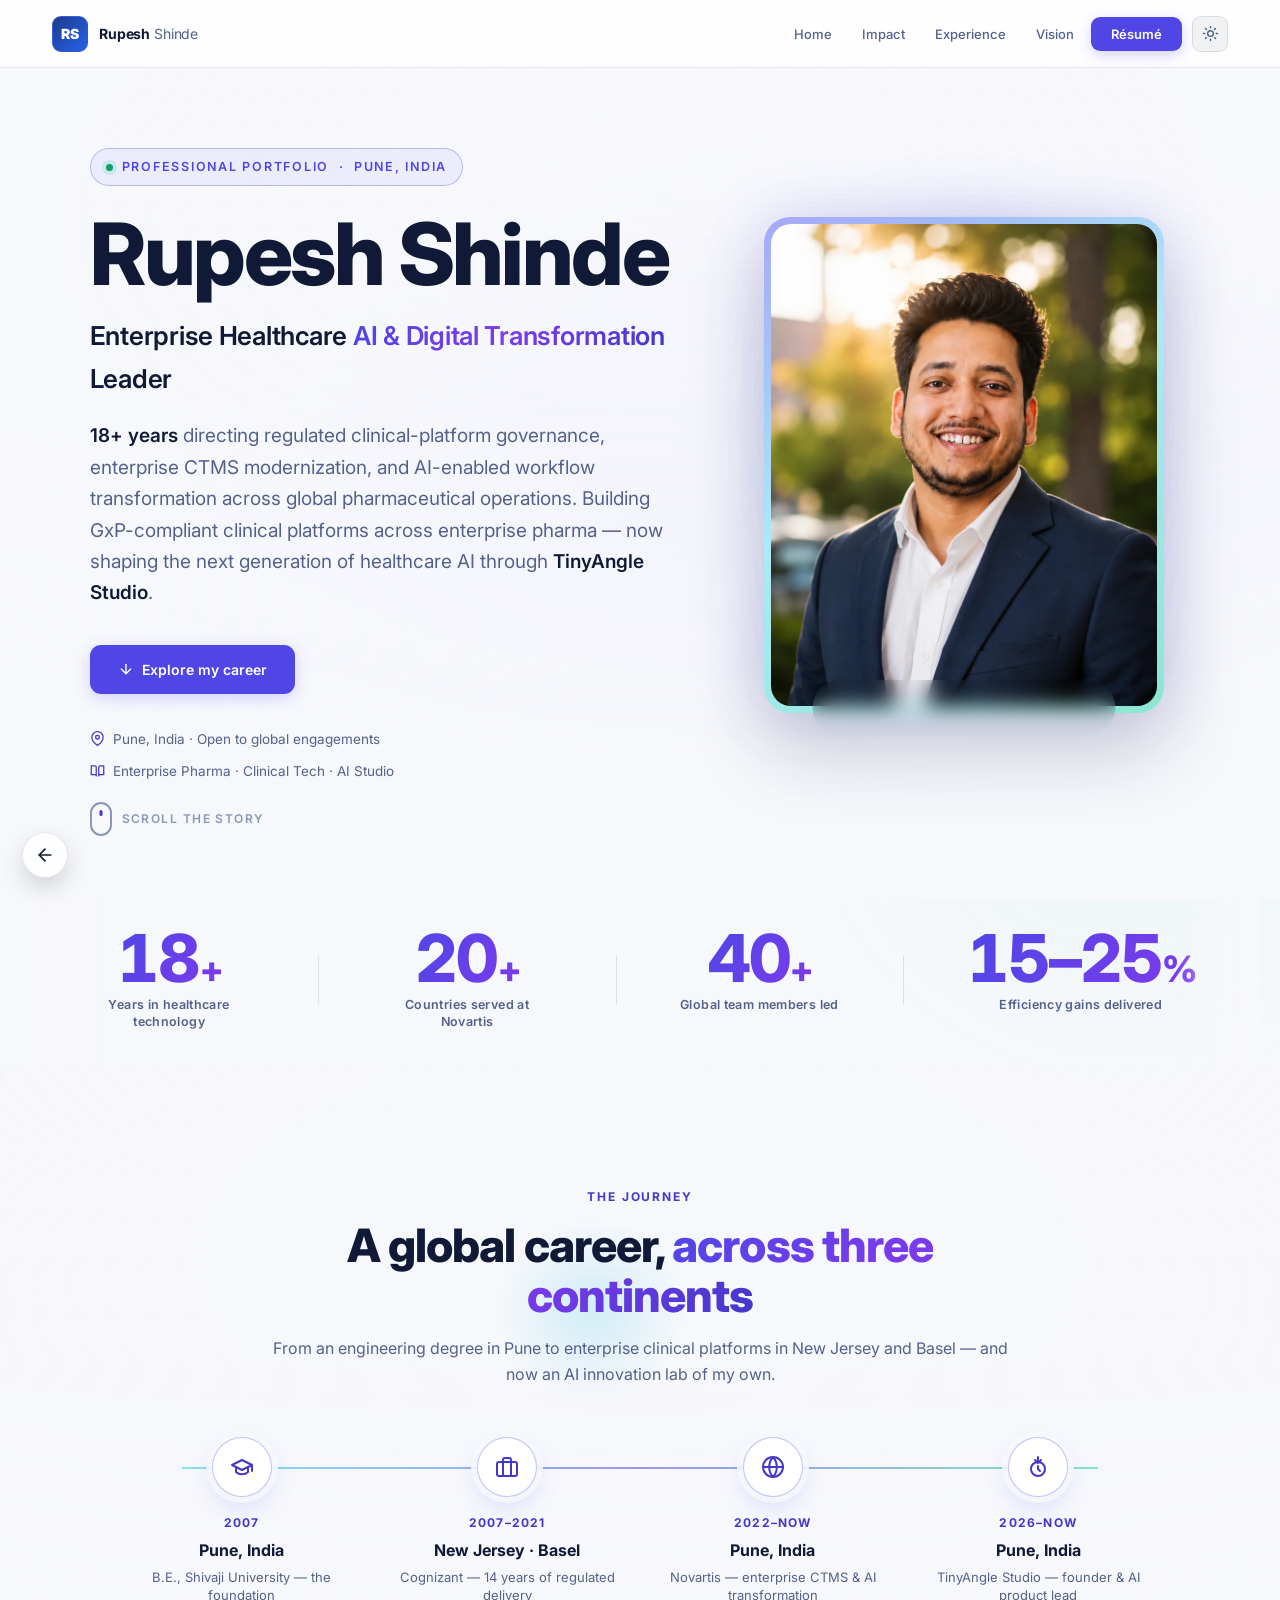
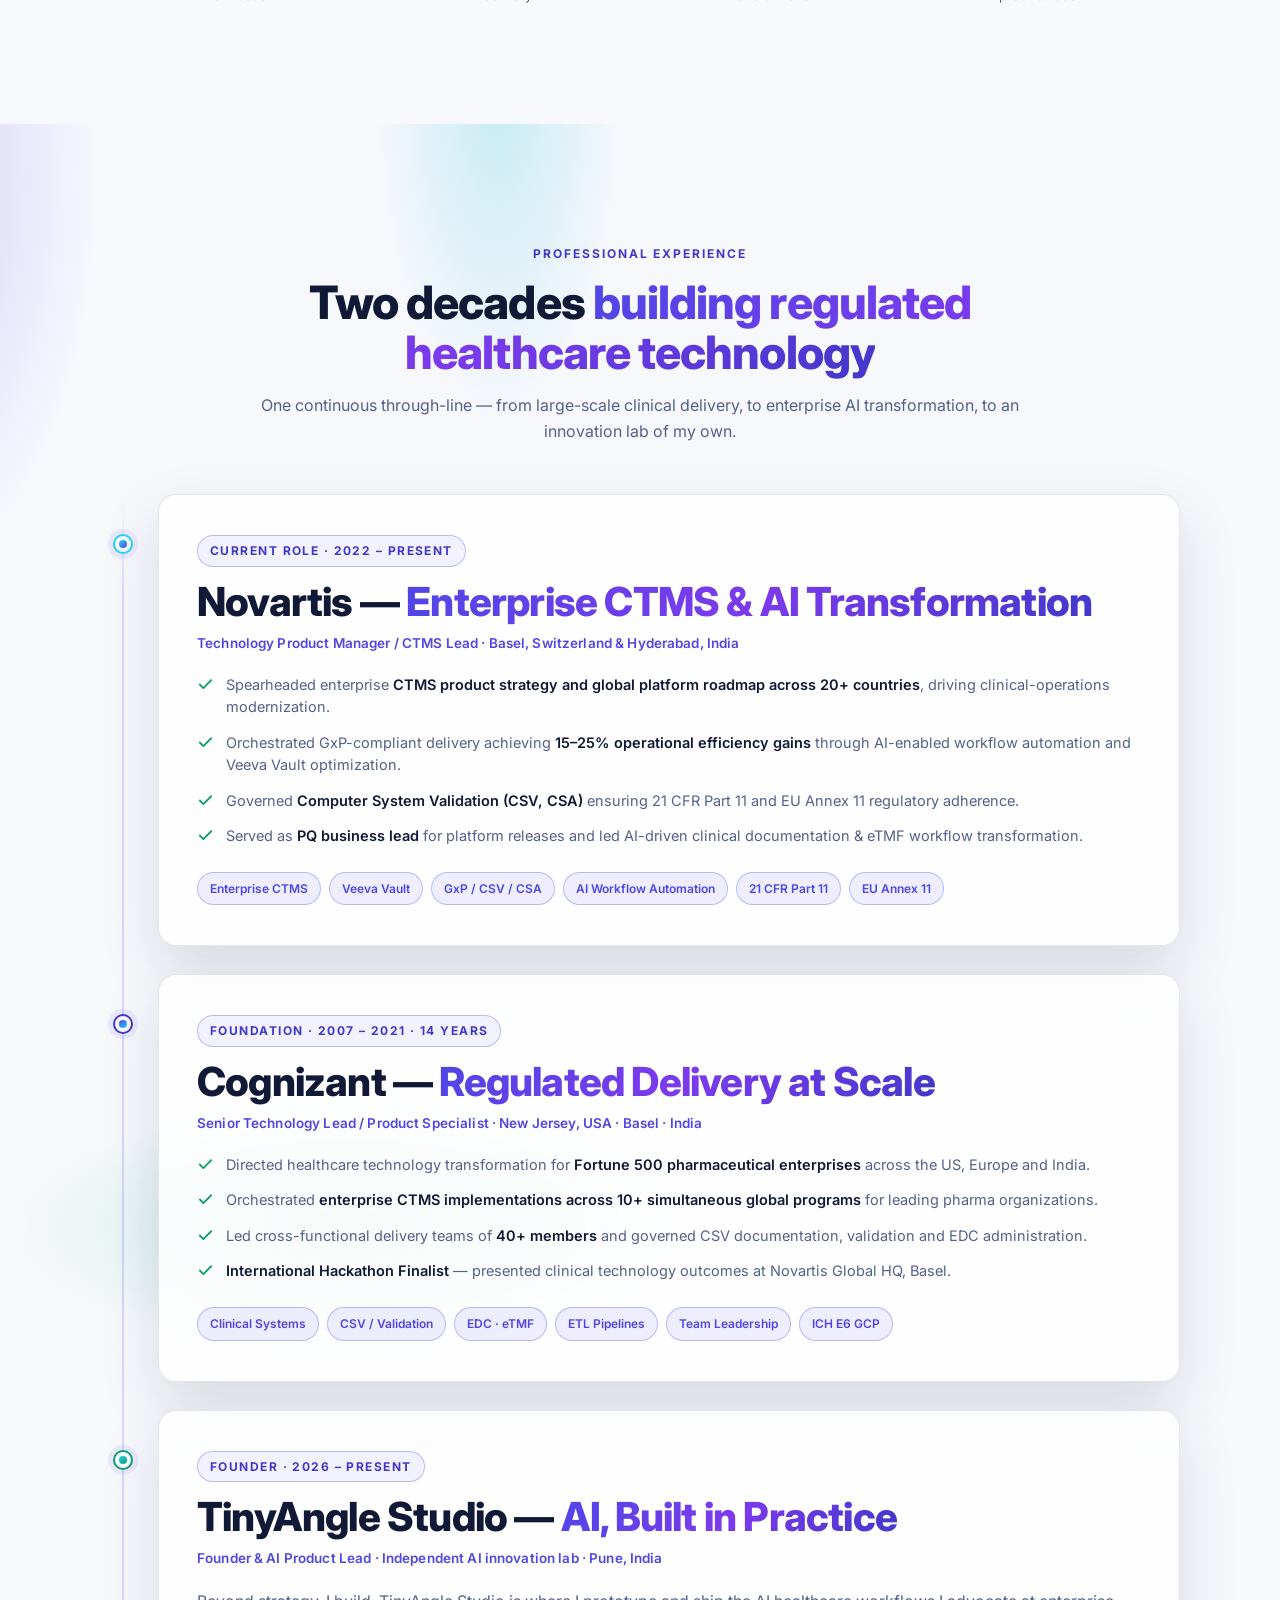
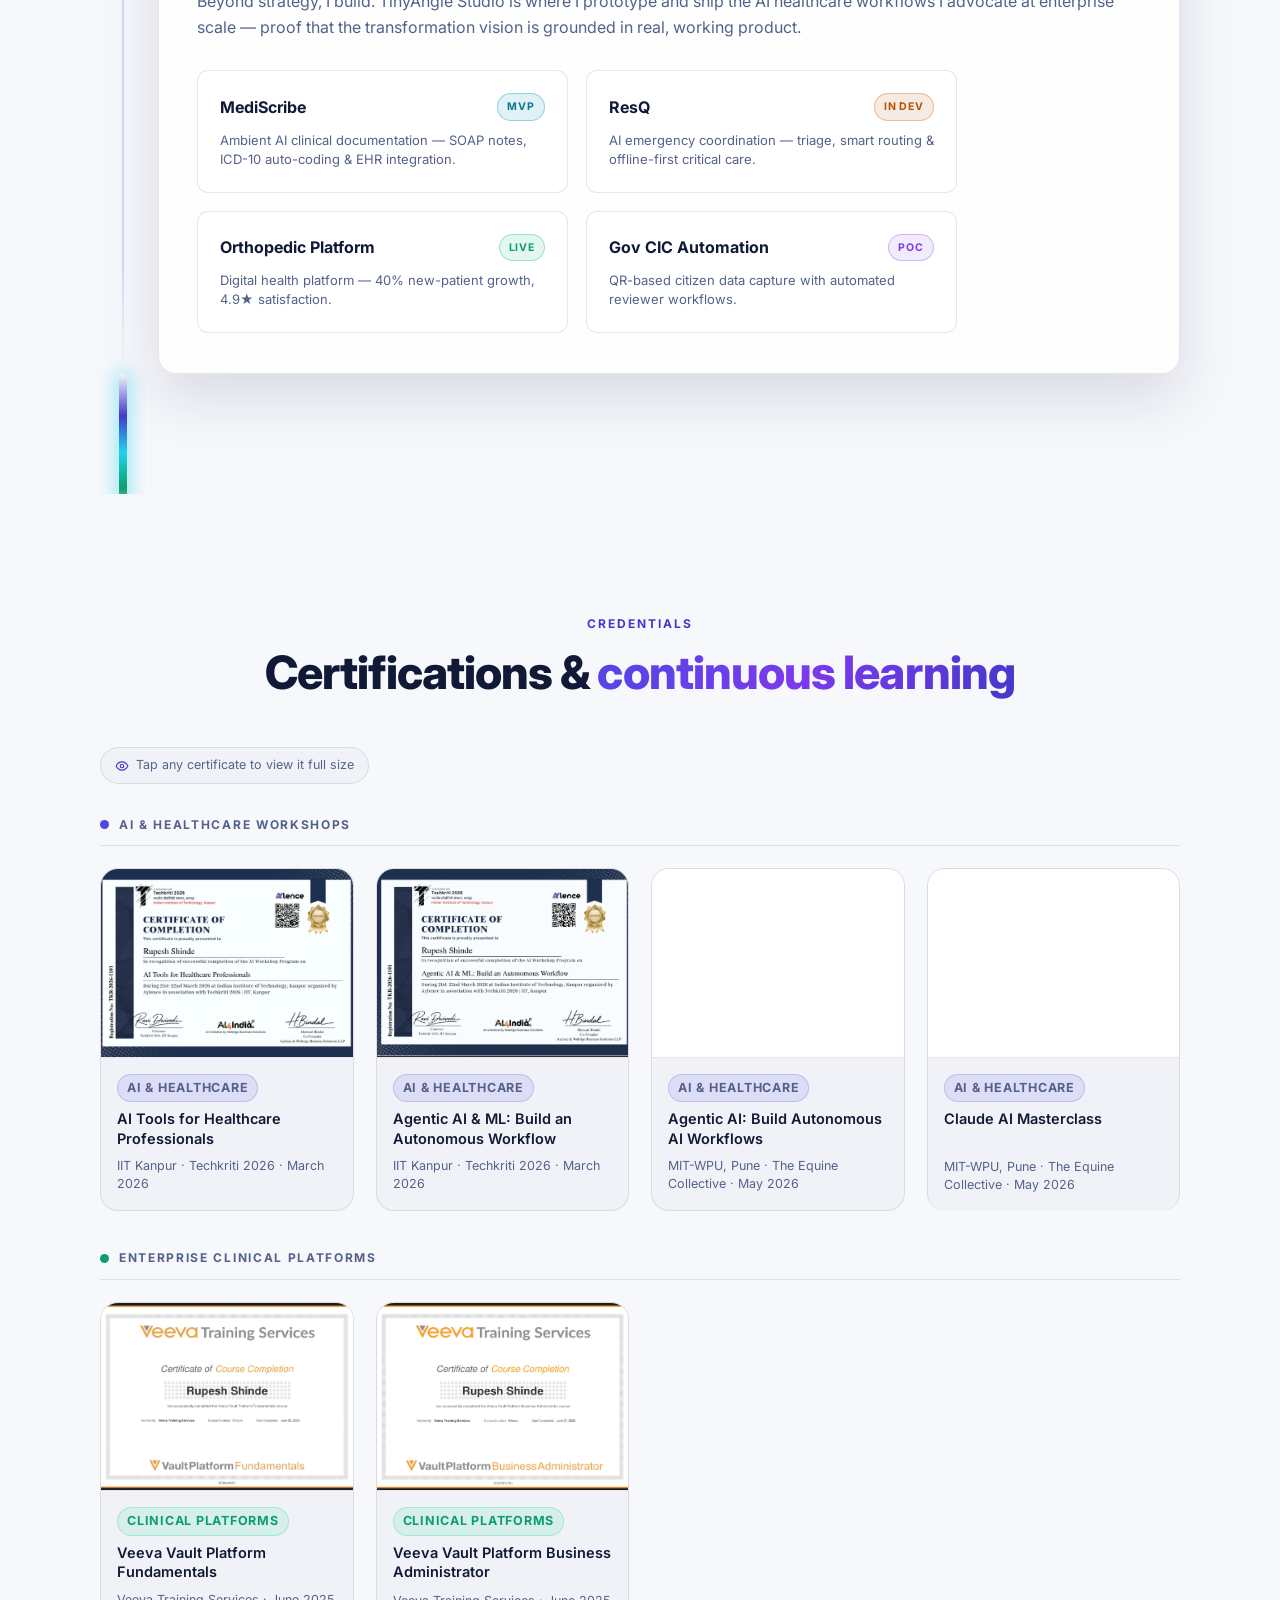
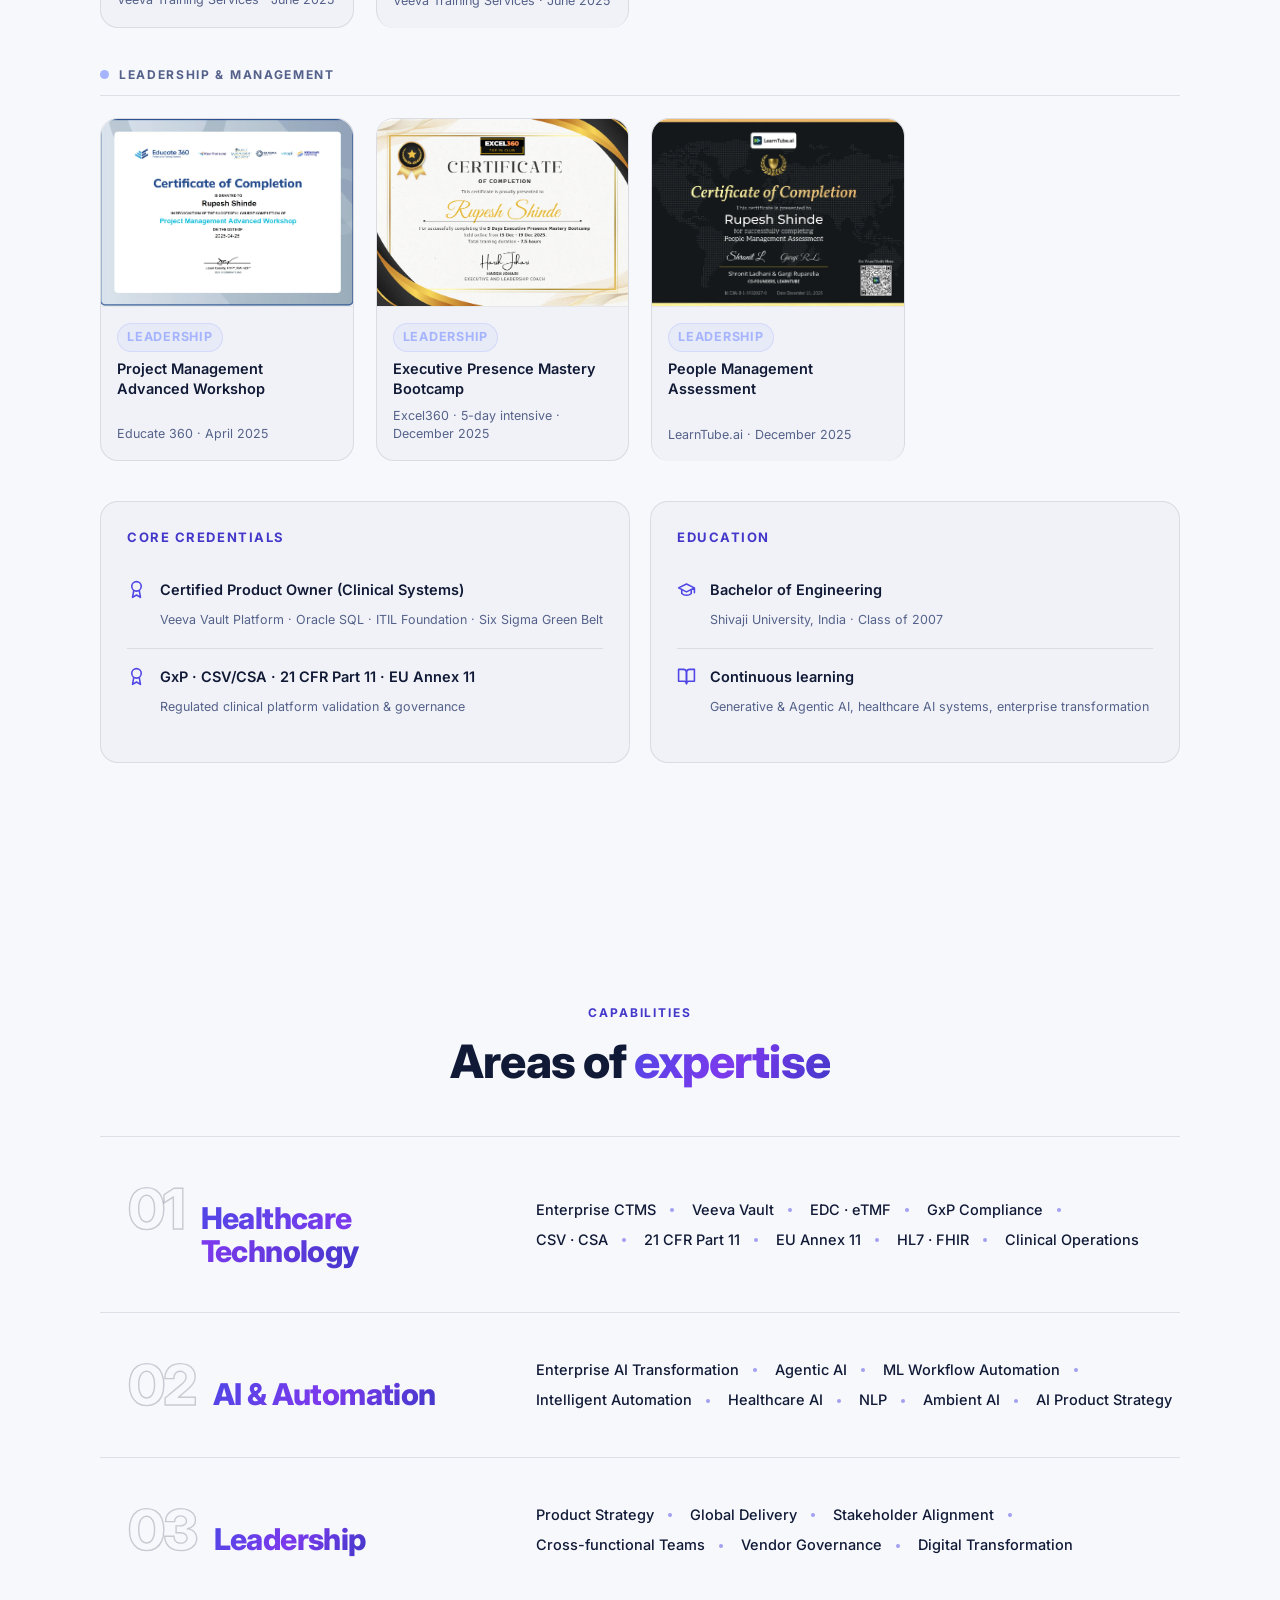
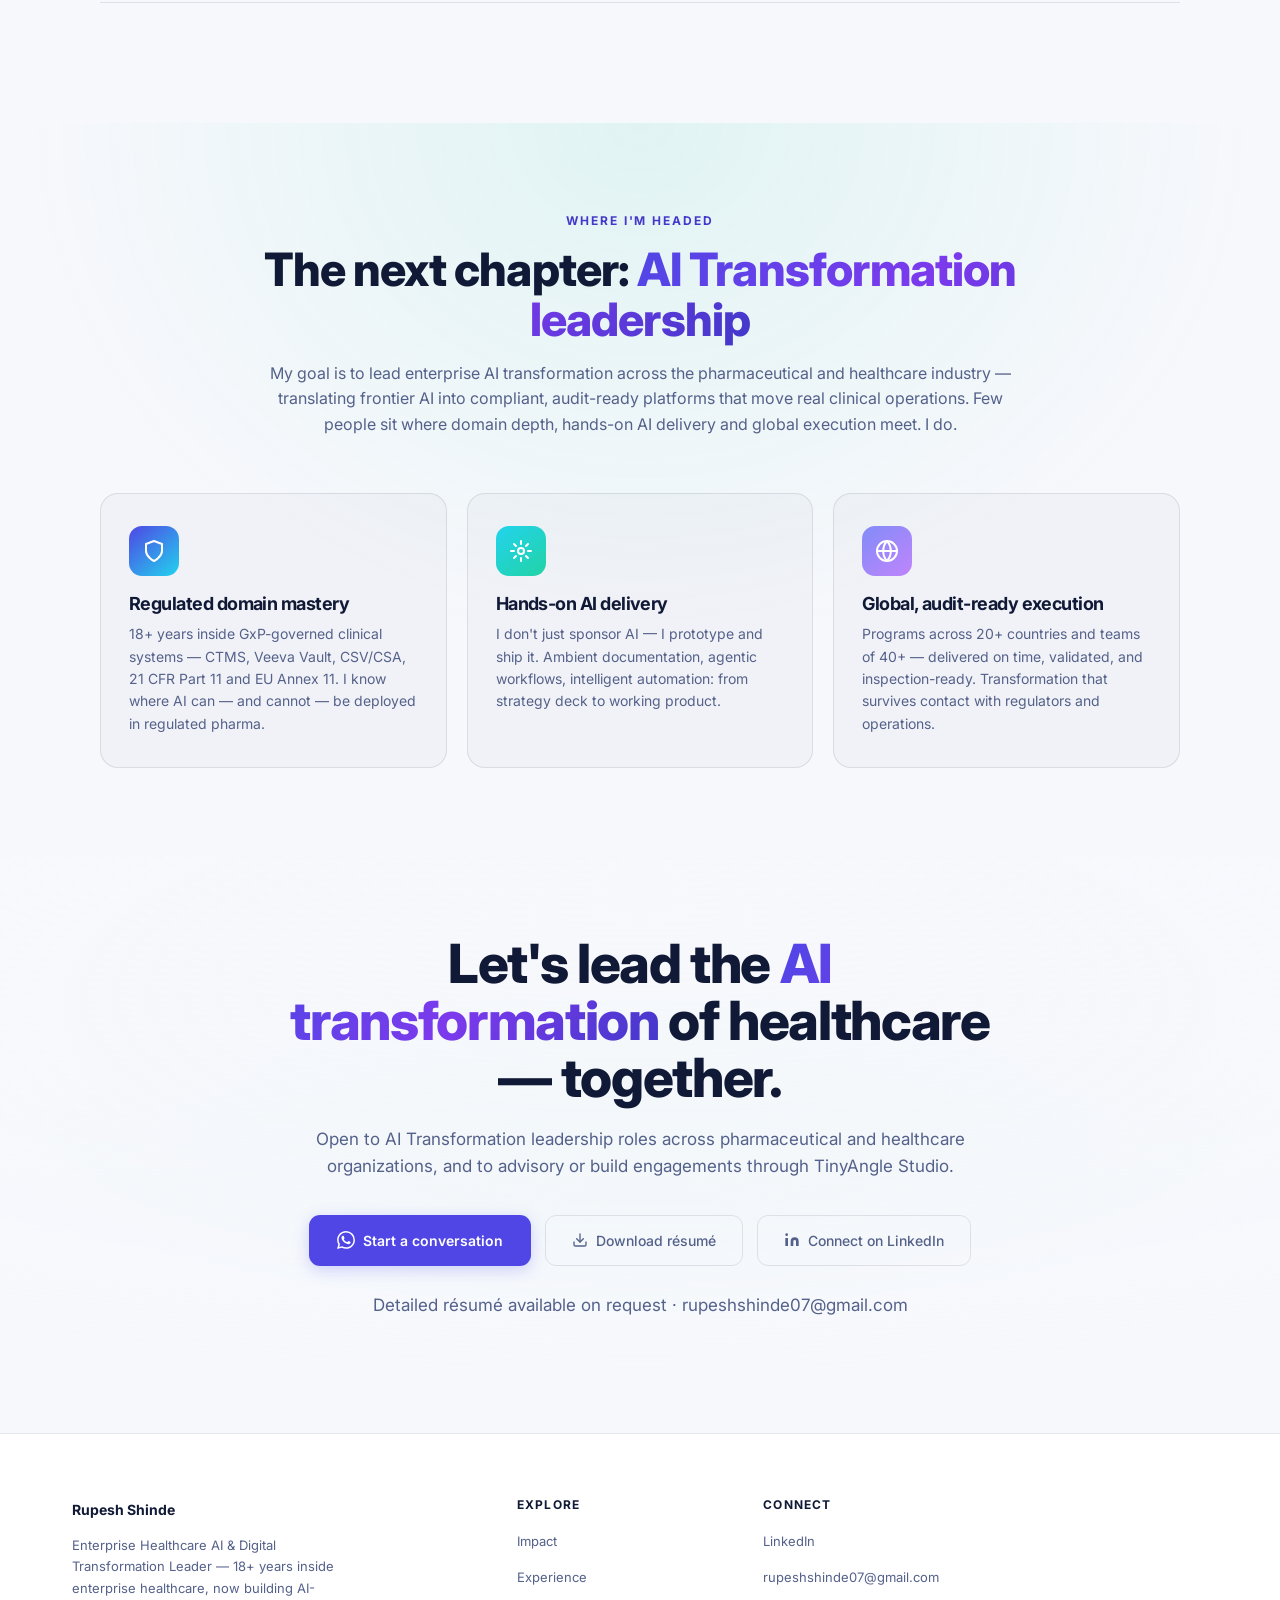
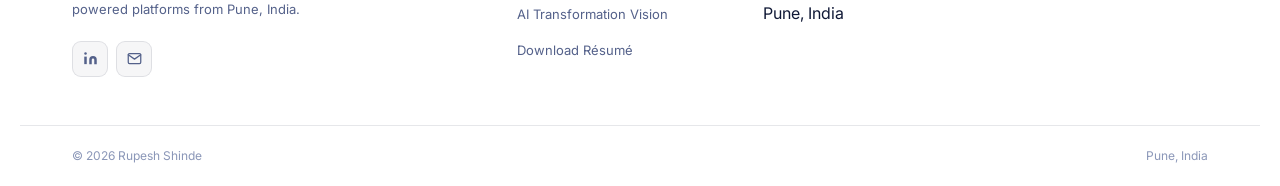
==== commit 655cc5fe: "Performance: convert portfolio images to WebP (6.37MB -> 0.56MB, 91% smaller) - Portrait 2.0MB PNG -" ====
--- a/portfolio.html
+++ b/portfolio.html
@@ -19,7 +19,7 @@
 
        Each chapter's AI-generated background lives in ONE variable
        below. To self-host: download the image into Images/portfolio/
-       and replace the url() with e.g. url('Images/portfolio/hero.png').
+       and replace the url() with e.g. url('Images/portfolio/hero.webp').
        The layered gradient under it is the fallback if the URL is
        ever unreachable, so the page always looks intentional.
        ═══════════════════════════════════════════════════════════ */
@@ -893,7 +893,7 @@
     </div>
     <div class="pf-portrait rev rev-d2">
       <div class="pf-portrait-frame">
-        <img src="Images/portfolio/rupesh-portrait.png" alt="Rupesh Shinde — Enterprise Healthcare AI &amp; Digital Transformation Leader" loading="eager" decoding="async">
+        <img src="Images/portfolio/rupesh-portrait.webp" alt="Rupesh Shinde — Enterprise Healthcare AI &amp; Digital Transformation Leader" loading="eager" decoding="async">
       </div>
       <div class="pf-portrait-badge">
         <span class="pf-portrait-badge-dot" aria-hidden="true"></span>
@@ -1062,20 +1062,20 @@
       <div class="pf-certband">
         <h3 class="pf-certband-title"><span class="pf-certband-dot" data-cat="ai"></span>AI &amp; Healthcare Workshops</h3>
         <div class="pf-certgrid">
-          <button type="button" class="pf-cert pf-certcard rev" data-cat="ai" data-cert="Images/portfolio/certificates/ai-tools-healthcare-iitk.jpeg" data-cert-title="AI Tools for Healthcare Professionals" data-cert-sub="IIT Kanpur · Techkriti 2026 · March 2026">
-            <span class="pf-certcard-thumbwrap"><img class="pf-cert-thumb" src="Images/portfolio/certificates/ai-tools-healthcare-iitk.jpeg" alt="" loading="lazy" decoding="async"><span class="pf-cert-eyebadge"><svg class="pf-cert-eye" viewBox="0 0 24 24" fill="none" stroke="currentColor" stroke-width="2" stroke-linecap="round" stroke-linejoin="round"><path d="M2 12s3.5-7 10-7 10 7 10 7-3.5 7-10 7-10-7-10-7z"/><circle cx="12" cy="12" r="3"/></svg></span></span>
+          <button type="button" class="pf-cert pf-certcard rev" data-cat="ai" data-cert="Images/portfolio/certificates/ai-tools-healthcare-iitk.webp" data-cert-title="AI Tools for Healthcare Professionals" data-cert-sub="IIT Kanpur · Techkriti 2026 · March 2026">
+            <span class="pf-certcard-thumbwrap"><img class="pf-cert-thumb" src="Images/portfolio/certificates/ai-tools-healthcare-iitk.webp" alt="" loading="lazy" decoding="async"><span class="pf-cert-eyebadge"><svg class="pf-cert-eye" viewBox="0 0 24 24" fill="none" stroke="currentColor" stroke-width="2" stroke-linecap="round" stroke-linejoin="round"><path d="M2 12s3.5-7 10-7 10 7 10 7-3.5 7-10 7-10-7-10-7z"/><circle cx="12" cy="12" r="3"/></svg></span></span>
             <span class="pf-certcard-body"><span class="pf-certcard-tag" data-cat="ai">AI &amp; Healthcare</span><b class="pf-certcard-title">AI Tools for Healthcare Professionals</b><span class="pf-certcard-sub">IIT Kanpur · Techkriti 2026 · March 2026</span></span>
           </button>
-          <button type="button" class="pf-cert pf-certcard rev rev-d1" data-cat="ai" data-cert="Images/portfolio/certificates/agentic-ai-ml-iitk.jpeg" data-cert-title="Agentic AI &amp; ML: Build an Autonomous Workflow" data-cert-sub="IIT Kanpur · Techkriti 2026 · March 2026">
-            <span class="pf-certcard-thumbwrap"><img class="pf-cert-thumb" src="Images/portfolio/certificates/agentic-ai-ml-iitk.jpeg" alt="" loading="lazy" decoding="async"><span class="pf-cert-eyebadge"><svg class="pf-cert-eye" viewBox="0 0 24 24" fill="none" stroke="currentColor" stroke-width="2" stroke-linecap="round" stroke-linejoin="round"><path d="M2 12s3.5-7 10-7 10 7 10 7-3.5 7-10 7-10-7-10-7z"/><circle cx="12" cy="12" r="3"/></svg></span></span>
+          <button type="button" class="pf-cert pf-certcard rev rev-d1" data-cat="ai" data-cert="Images/portfolio/certificates/agentic-ai-ml-iitk.webp" data-cert-title="Agentic AI &amp; ML: Build an Autonomous Workflow" data-cert-sub="IIT Kanpur · Techkriti 2026 · March 2026">
+            <span class="pf-certcard-thumbwrap"><img class="pf-cert-thumb" src="Images/portfolio/certificates/agentic-ai-ml-iitk.webp" alt="" loading="lazy" decoding="async"><span class="pf-cert-eyebadge"><svg class="pf-cert-eye" viewBox="0 0 24 24" fill="none" stroke="currentColor" stroke-width="2" stroke-linecap="round" stroke-linejoin="round"><path d="M2 12s3.5-7 10-7 10 7 10 7-3.5 7-10 7-10-7-10-7z"/><circle cx="12" cy="12" r="3"/></svg></span></span>
             <span class="pf-certcard-body"><span class="pf-certcard-tag" data-cat="ai">AI &amp; Healthcare</span><b class="pf-certcard-title">Agentic AI &amp; ML: Build an Autonomous Workflow</b><span class="pf-certcard-sub">IIT Kanpur · Techkriti 2026 · March 2026</span></span>
           </button>
-          <button type="button" class="pf-cert pf-certcard rev rev-d2" data-cat="ai" data-cert="Images/portfolio/certificates/agentic-ai-workflows-mitwpu.jpeg" data-cert-title="Agentic AI: Build Autonomous AI Workflows" data-cert-sub="MIT-WPU, Pune · The Equine Collective · May 2026">
-            <span class="pf-certcard-thumbwrap"><img class="pf-cert-thumb" src="Images/portfolio/certificates/agentic-ai-workflows-mitwpu.jpeg" alt="" loading="lazy" decoding="async"><span class="pf-cert-eyebadge"><svg class="pf-cert-eye" viewBox="0 0 24 24" fill="none" stroke="currentColor" stroke-width="2" stroke-linecap="round" stroke-linejoin="round"><path d="M2 12s3.5-7 10-7 10 7 10 7-3.5 7-10 7-10-7-10-7z"/><circle cx="12" cy="12" r="3"/></svg></span></span>
+          <button type="button" class="pf-cert pf-certcard rev rev-d2" data-cat="ai" data-cert="Images/portfolio/certificates/agentic-ai-workflows-mitwpu.webp" data-cert-title="Agentic AI: Build Autonomous AI Workflows" data-cert-sub="MIT-WPU, Pune · The Equine Collective · May 2026">
+            <span class="pf-certcard-thumbwrap"><img class="pf-cert-thumb" src="Images/portfolio/certificates/agentic-ai-workflows-mitwpu.webp" alt="" loading="lazy" decoding="async"><span class="pf-cert-eyebadge"><svg class="pf-cert-eye" viewBox="0 0 24 24" fill="none" stroke="currentColor" stroke-width="2" stroke-linecap="round" stroke-linejoin="round"><path d="M2 12s3.5-7 10-7 10 7 10 7-3.5 7-10 7-10-7-10-7z"/><circle cx="12" cy="12" r="3"/></svg></span></span>
             <span class="pf-certcard-body"><span class="pf-certcard-tag" data-cat="ai">AI &amp; Healthcare</span><b class="pf-certcard-title">Agentic AI: Build Autonomous AI Workflows</b><span class="pf-certcard-sub">MIT-WPU, Pune · The Equine Collective · May 2026</span></span>
           </button>
-          <button type="button" class="pf-cert pf-certcard rev rev-d3" data-cat="ai" data-cert="Images/portfolio/certificates/claude-ai-masterclass-mitwpu.jpeg" data-cert-title="Claude AI Masterclass" data-cert-sub="MIT-WPU, Pune · The Equine Collective · May 2026">
-            <span class="pf-certcard-thumbwrap"><img class="pf-cert-thumb" src="Images/portfolio/certificates/claude-ai-masterclass-mitwpu.jpeg" alt="" loading="lazy" decoding="async"><span class="pf-cert-eyebadge"><svg class="pf-cert-eye" viewBox="0 0 24 24" fill="none" stroke="currentColor" stroke-width="2" stroke-linecap="round" stroke-linejoin="round"><path d="M2 12s3.5-7 10-7 10 7 10 7-3.5 7-10 7-10-7-10-7z"/><circle cx="12" cy="12" r="3"/></svg></span></span>
+          <button type="button" class="pf-cert pf-certcard rev rev-d3" data-cat="ai" data-cert="Images/portfolio/certificates/claude-ai-masterclass-mitwpu.webp" data-cert-title="Claude AI Masterclass" data-cert-sub="MIT-WPU, Pune · The Equine Collective · May 2026">
+            <span class="pf-certcard-thumbwrap"><img class="pf-cert-thumb" src="Images/portfolio/certificates/claude-ai-masterclass-mitwpu.webp" alt="" loading="lazy" decoding="async"><span class="pf-cert-eyebadge"><svg class="pf-cert-eye" viewBox="0 0 24 24" fill="none" stroke="currentColor" stroke-width="2" stroke-linecap="round" stroke-linejoin="round"><path d="M2 12s3.5-7 10-7 10 7 10 7-3.5 7-10 7-10-7-10-7z"/><circle cx="12" cy="12" r="3"/></svg></span></span>
             <span class="pf-certcard-body"><span class="pf-certcard-tag" data-cat="ai">AI &amp; Healthcare</span><b class="pf-certcard-title">Claude AI Masterclass</b><span class="pf-certcard-sub">MIT-WPU, Pune · The Equine Collective · May 2026</span></span>
           </button>
         </div>
@@ -1084,12 +1084,12 @@
       <div class="pf-certband">
         <h3 class="pf-certband-title"><span class="pf-certband-dot" data-cat="clinical"></span>Enterprise Clinical Platforms</h3>
         <div class="pf-certgrid">
-          <button type="button" class="pf-cert pf-certcard rev" data-cat="clinical" data-cert="Images/portfolio/certificates/veeva-vault-fundamentals.jpeg" data-cert-title="Veeva Vault Platform Fundamentals" data-cert-sub="Veeva Training Services · June 2025">
-            <span class="pf-certcard-thumbwrap"><img class="pf-cert-thumb" src="Images/portfolio/certificates/veeva-vault-fundamentals.jpeg" alt="" loading="lazy" decoding="async"><span class="pf-cert-eyebadge"><svg class="pf-cert-eye" viewBox="0 0 24 24" fill="none" stroke="currentColor" stroke-width="2" stroke-linecap="round" stroke-linejoin="round"><path d="M2 12s3.5-7 10-7 10 7 10 7-3.5 7-10 7-10-7-10-7z"/><circle cx="12" cy="12" r="3"/></svg></span></span>
+          <button type="button" class="pf-cert pf-certcard rev" data-cat="clinical" data-cert="Images/portfolio/certificates/veeva-vault-fundamentals.webp" data-cert-title="Veeva Vault Platform Fundamentals" data-cert-sub="Veeva Training Services · June 2025">
+            <span class="pf-certcard-thumbwrap"><img class="pf-cert-thumb" src="Images/portfolio/certificates/veeva-vault-fundamentals.webp" alt="" loading="lazy" decoding="async"><span class="pf-cert-eyebadge"><svg class="pf-cert-eye" viewBox="0 0 24 24" fill="none" stroke="currentColor" stroke-width="2" stroke-linecap="round" stroke-linejoin="round"><path d="M2 12s3.5-7 10-7 10 7 10 7-3.5 7-10 7-10-7-10-7z"/><circle cx="12" cy="12" r="3"/></svg></span></span>
             <span class="pf-certcard-body"><span class="pf-certcard-tag" data-cat="clinical">Clinical Platforms</span><b class="pf-certcard-title">Veeva Vault Platform Fundamentals</b><span class="pf-certcard-sub">Veeva Training Services · June 2025</span></span>
           </button>
-          <button type="button" class="pf-cert pf-certcard rev rev-d1" data-cat="clinical" data-cert="Images/portfolio/certificates/veeva-vault-business-admin.jpeg" data-cert-title="Veeva Vault Platform Business Administrator" data-cert-sub="Veeva Training Services · June 2025">
-            <span class="pf-certcard-thumbwrap"><img class="pf-cert-thumb" src="Images/portfolio/certificates/veeva-vault-business-admin.jpeg" alt="" loading="lazy" decoding="async"><span class="pf-cert-eyebadge"><svg class="pf-cert-eye" viewBox="0 0 24 24" fill="none" stroke="currentColor" stroke-width="2" stroke-linecap="round" stroke-linejoin="round"><path d="M2 12s3.5-7 10-7 10 7 10 7-3.5 7-10 7-10-7-10-7z"/><circle cx="12" cy="12" r="3"/></svg></span></span>
+          <button type="button" class="pf-cert pf-certcard rev rev-d1" data-cat="clinical" data-cert="Images/portfolio/certificates/veeva-vault-business-admin.webp" data-cert-title="Veeva Vault Platform Business Administrator" data-cert-sub="Veeva Training Services · June 2025">
+            <span class="pf-certcard-thumbwrap"><img class="pf-cert-thumb" src="Images/portfolio/certificates/veeva-vault-business-admin.webp" alt="" loading="lazy" decoding="async"><span class="pf-cert-eyebadge"><svg class="pf-cert-eye" viewBox="0 0 24 24" fill="none" stroke="currentColor" stroke-width="2" stroke-linecap="round" stroke-linejoin="round"><path d="M2 12s3.5-7 10-7 10 7 10 7-3.5 7-10 7-10-7-10-7z"/><circle cx="12" cy="12" r="3"/></svg></span></span>
             <span class="pf-certcard-body"><span class="pf-certcard-tag" data-cat="clinical">Clinical Platforms</span><b class="pf-certcard-title">Veeva Vault Platform Business Administrator</b><span class="pf-certcard-sub">Veeva Training Services · June 2025</span></span>
           </button>
         </div>
@@ -1098,16 +1098,16 @@
       <div class="pf-certband">
         <h3 class="pf-certband-title"><span class="pf-certband-dot" data-cat="lead"></span>Leadership &amp; Management</h3>
         <div class="pf-certgrid">
-          <button type="button" class="pf-cert pf-certcard rev" data-cat="lead" data-cert="Images/portfolio/certificates/project-management-educate360.jpeg" data-cert-title="Project Management Advanced Workshop" data-cert-sub="Educate 360 · April 2025">
-            <span class="pf-certcard-thumbwrap"><img class="pf-cert-thumb" src="Images/portfolio/certificates/project-management-educate360.jpeg" alt="" loading="lazy" decoding="async"><span class="pf-cert-eyebadge"><svg class="pf-cert-eye" viewBox="0 0 24 24" fill="none" stroke="currentColor" stroke-width="2" stroke-linecap="round" stroke-linejoin="round"><path d="M2 12s3.5-7 10-7 10 7 10 7-3.5 7-10 7-10-7-10-7z"/><circle cx="12" cy="12" r="3"/></svg></span></span>
+          <button type="button" class="pf-cert pf-certcard rev" data-cat="lead" data-cert="Images/portfolio/certificates/project-management-educate360.webp" data-cert-title="Project Management Advanced Workshop" data-cert-sub="Educate 360 · April 2025">
+            <span class="pf-certcard-thumbwrap"><img class="pf-cert-thumb" src="Images/portfolio/certificates/project-management-educate360.webp" alt="" loading="lazy" decoding="async"><span class="pf-cert-eyebadge"><svg class="pf-cert-eye" viewBox="0 0 24 24" fill="none" stroke="currentColor" stroke-width="2" stroke-linecap="round" stroke-linejoin="round"><path d="M2 12s3.5-7 10-7 10 7 10 7-3.5 7-10 7-10-7-10-7z"/><circle cx="12" cy="12" r="3"/></svg></span></span>
             <span class="pf-certcard-body"><span class="pf-certcard-tag" data-cat="lead">Leadership</span><b class="pf-certcard-title">Project Management Advanced Workshop</b><span class="pf-certcard-sub">Educate 360 · April 2025</span></span>
           </button>
-          <button type="button" class="pf-cert pf-certcard rev rev-d1" data-cat="lead" data-cert="Images/portfolio/certificates/executive-presence-bootcamp-excel360.png" data-cert-title="Executive Presence Mastery Bootcamp" data-cert-sub="Excel360 · 5-day intensive · December 2025">
-            <span class="pf-certcard-thumbwrap"><img class="pf-cert-thumb" src="Images/portfolio/certificates/executive-presence-bootcamp-excel360.png" alt="" loading="lazy" decoding="async"><span class="pf-cert-eyebadge"><svg class="pf-cert-eye" viewBox="0 0 24 24" fill="none" stroke="currentColor" stroke-width="2" stroke-linecap="round" stroke-linejoin="round"><path d="M2 12s3.5-7 10-7 10 7 10 7-3.5 7-10 7-10-7-10-7z"/><circle cx="12" cy="12" r="3"/></svg></span></span>
+          <button type="button" class="pf-cert pf-certcard rev rev-d1" data-cat="lead" data-cert="Images/portfolio/certificates/executive-presence-bootcamp-excel360.webp" data-cert-title="Executive Presence Mastery Bootcamp" data-cert-sub="Excel360 · 5-day intensive · December 2025">
+            <span class="pf-certcard-thumbwrap"><img class="pf-cert-thumb" src="Images/portfolio/certificates/executive-presence-bootcamp-excel360.webp" alt="" loading="lazy" decoding="async"><span class="pf-cert-eyebadge"><svg class="pf-cert-eye" viewBox="0 0 24 24" fill="none" stroke="currentColor" stroke-width="2" stroke-linecap="round" stroke-linejoin="round"><path d="M2 12s3.5-7 10-7 10 7 10 7-3.5 7-10 7-10-7-10-7z"/><circle cx="12" cy="12" r="3"/></svg></span></span>
             <span class="pf-certcard-body"><span class="pf-certcard-tag" data-cat="lead">Leadership</span><b class="pf-certcard-title">Executive Presence Mastery Bootcamp</b><span class="pf-certcard-sub">Excel360 · 5-day intensive · December 2025</span></span>
           </button>
-          <button type="button" class="pf-cert pf-certcard rev rev-d2" data-cat="lead" data-cert="Images/portfolio/certificates/people-management-learntube.png" data-cert-title="People Management Assessment" data-cert-sub="LearnTube.ai · December 2025">
-            <span class="pf-certcard-thumbwrap"><img class="pf-cert-thumb" src="Images/portfolio/certificates/people-management-learntube.png" alt="" loading="lazy" decoding="async"><span class="pf-cert-eyebadge"><svg class="pf-cert-eye" viewBox="0 0 24 24" fill="none" stroke="currentColor" stroke-width="2" stroke-linecap="round" stroke-linejoin="round"><path d="M2 12s3.5-7 10-7 10 7 10 7-3.5 7-10 7-10-7-10-7z"/><circle cx="12" cy="12" r="3"/></svg></span></span>
+          <button type="button" class="pf-cert pf-certcard rev rev-d2" data-cat="lead" data-cert="Images/portfolio/certificates/people-management-learntube.webp" data-cert-title="People Management Assessment" data-cert-sub="LearnTube.ai · December 2025">
+            <span class="pf-certcard-thumbwrap"><img class="pf-cert-thumb" src="Images/portfolio/certificates/people-management-learntube.webp" alt="" loading="lazy" decoding="async"><span class="pf-cert-eyebadge"><svg class="pf-cert-eye" viewBox="0 0 24 24" fill="none" stroke="currentColor" stroke-width="2" stroke-linecap="round" stroke-linejoin="round"><path d="M2 12s3.5-7 10-7 10 7 10 7-3.5 7-10 7-10-7-10-7z"/><circle cx="12" cy="12" r="3"/></svg></span></span>
             <span class="pf-certcard-body"><span class="pf-certcard-tag" data-cat="lead">Leadership</span><b class="pf-certcard-title">People Management Assessment</b><span class="pf-certcard-sub">LearnTube.ai · December 2025</span></span>
           </button>
         </div>
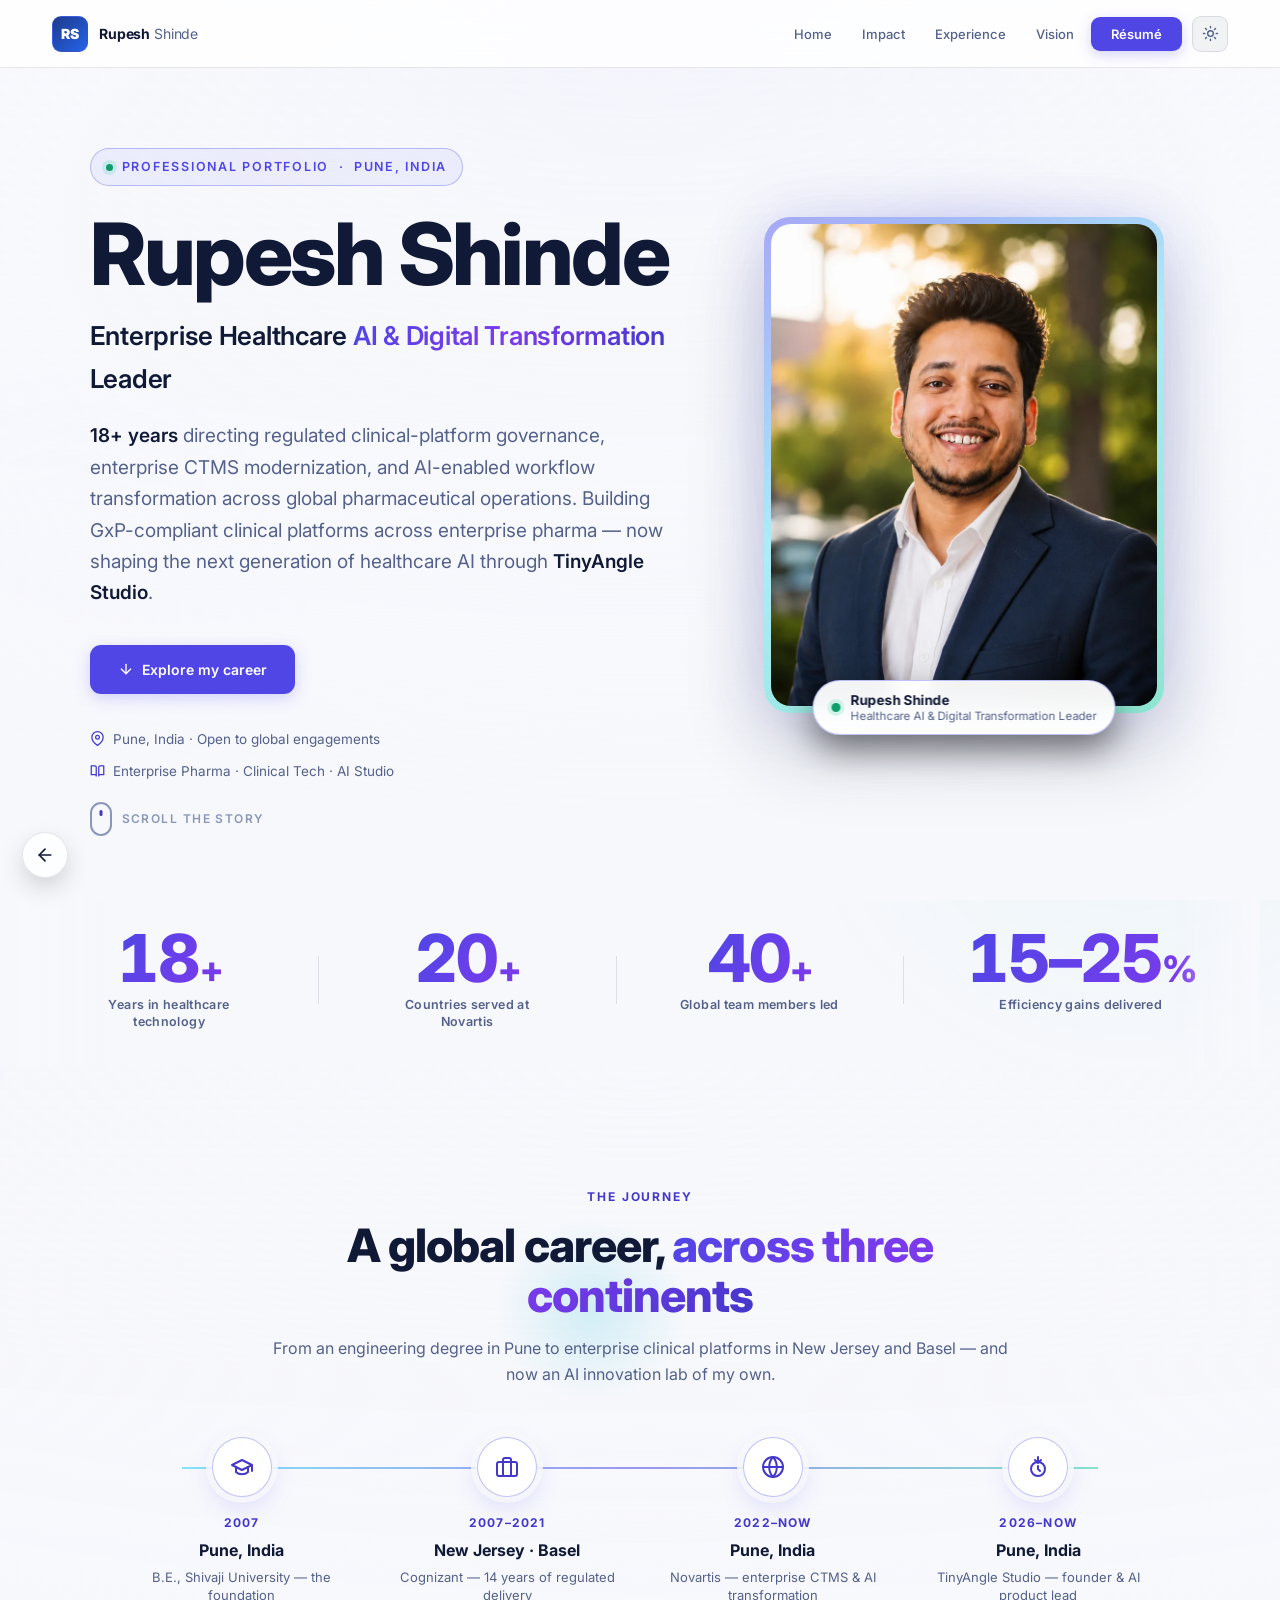
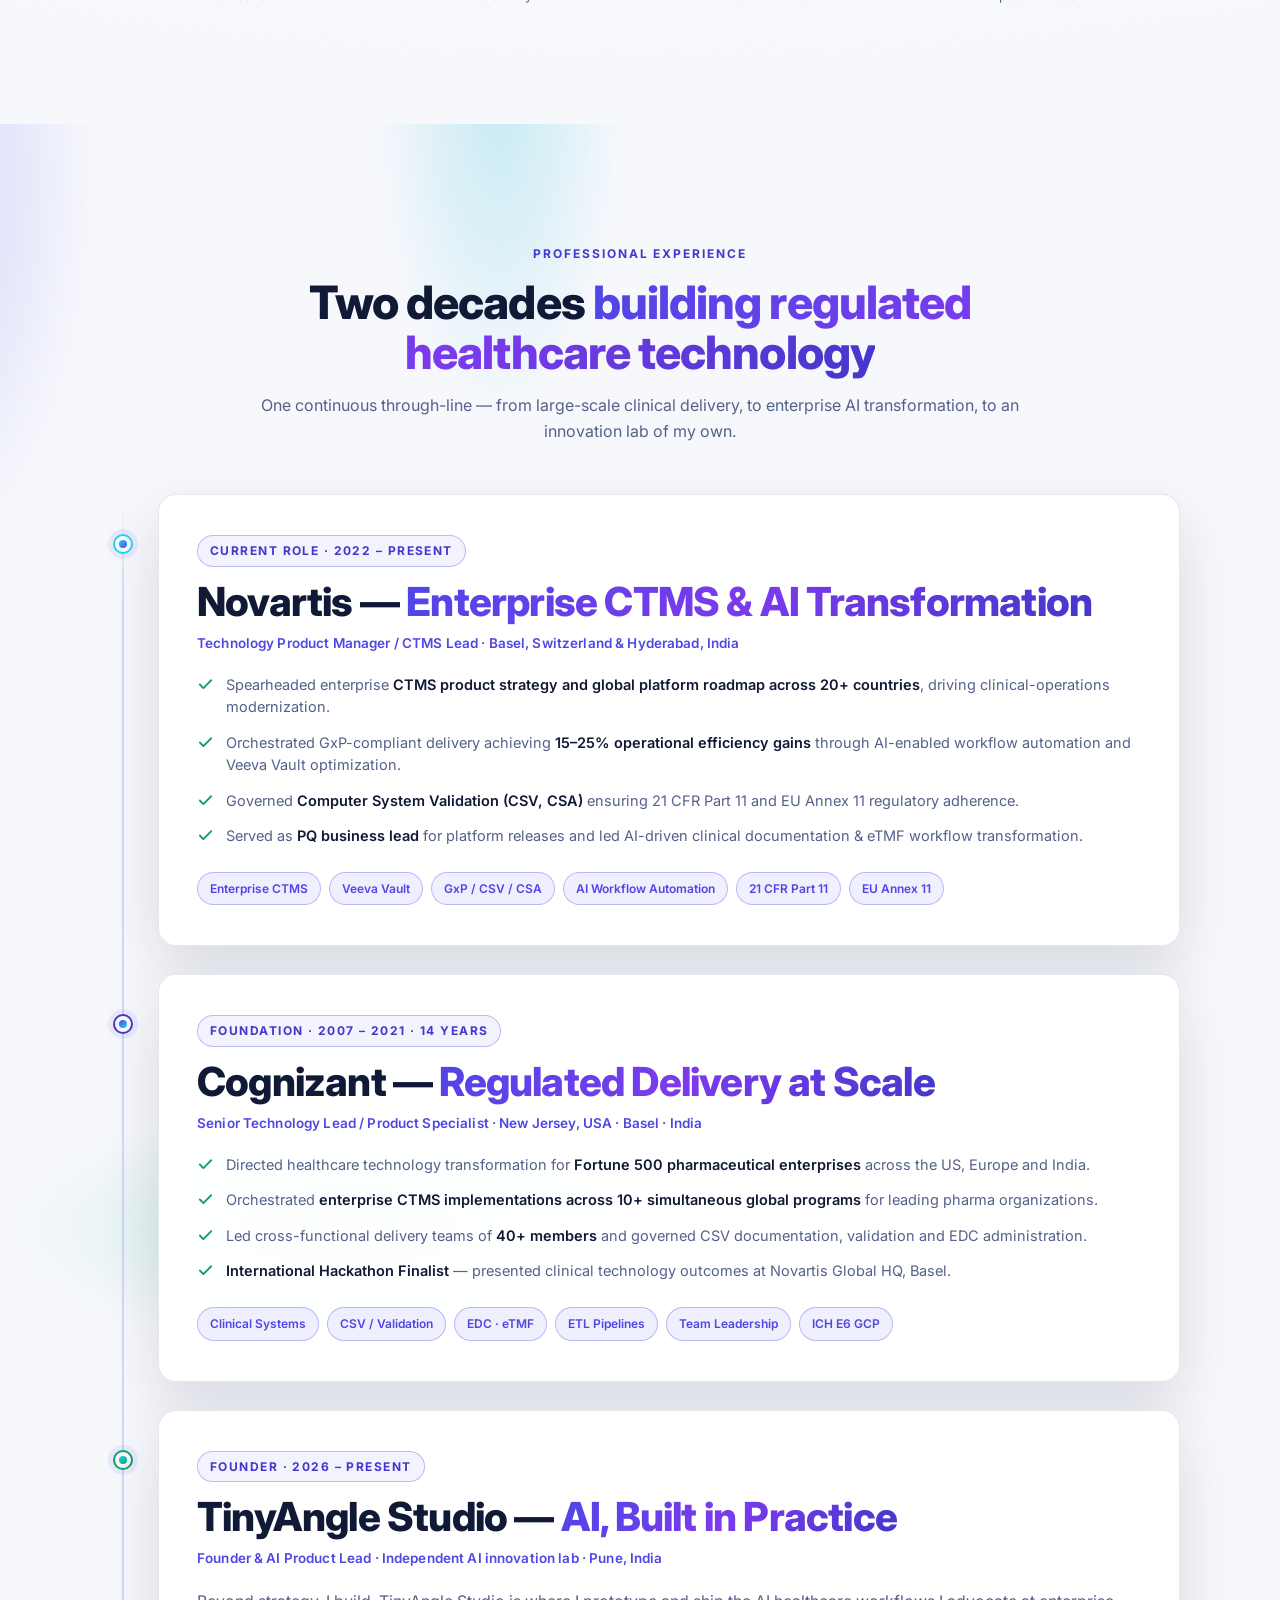
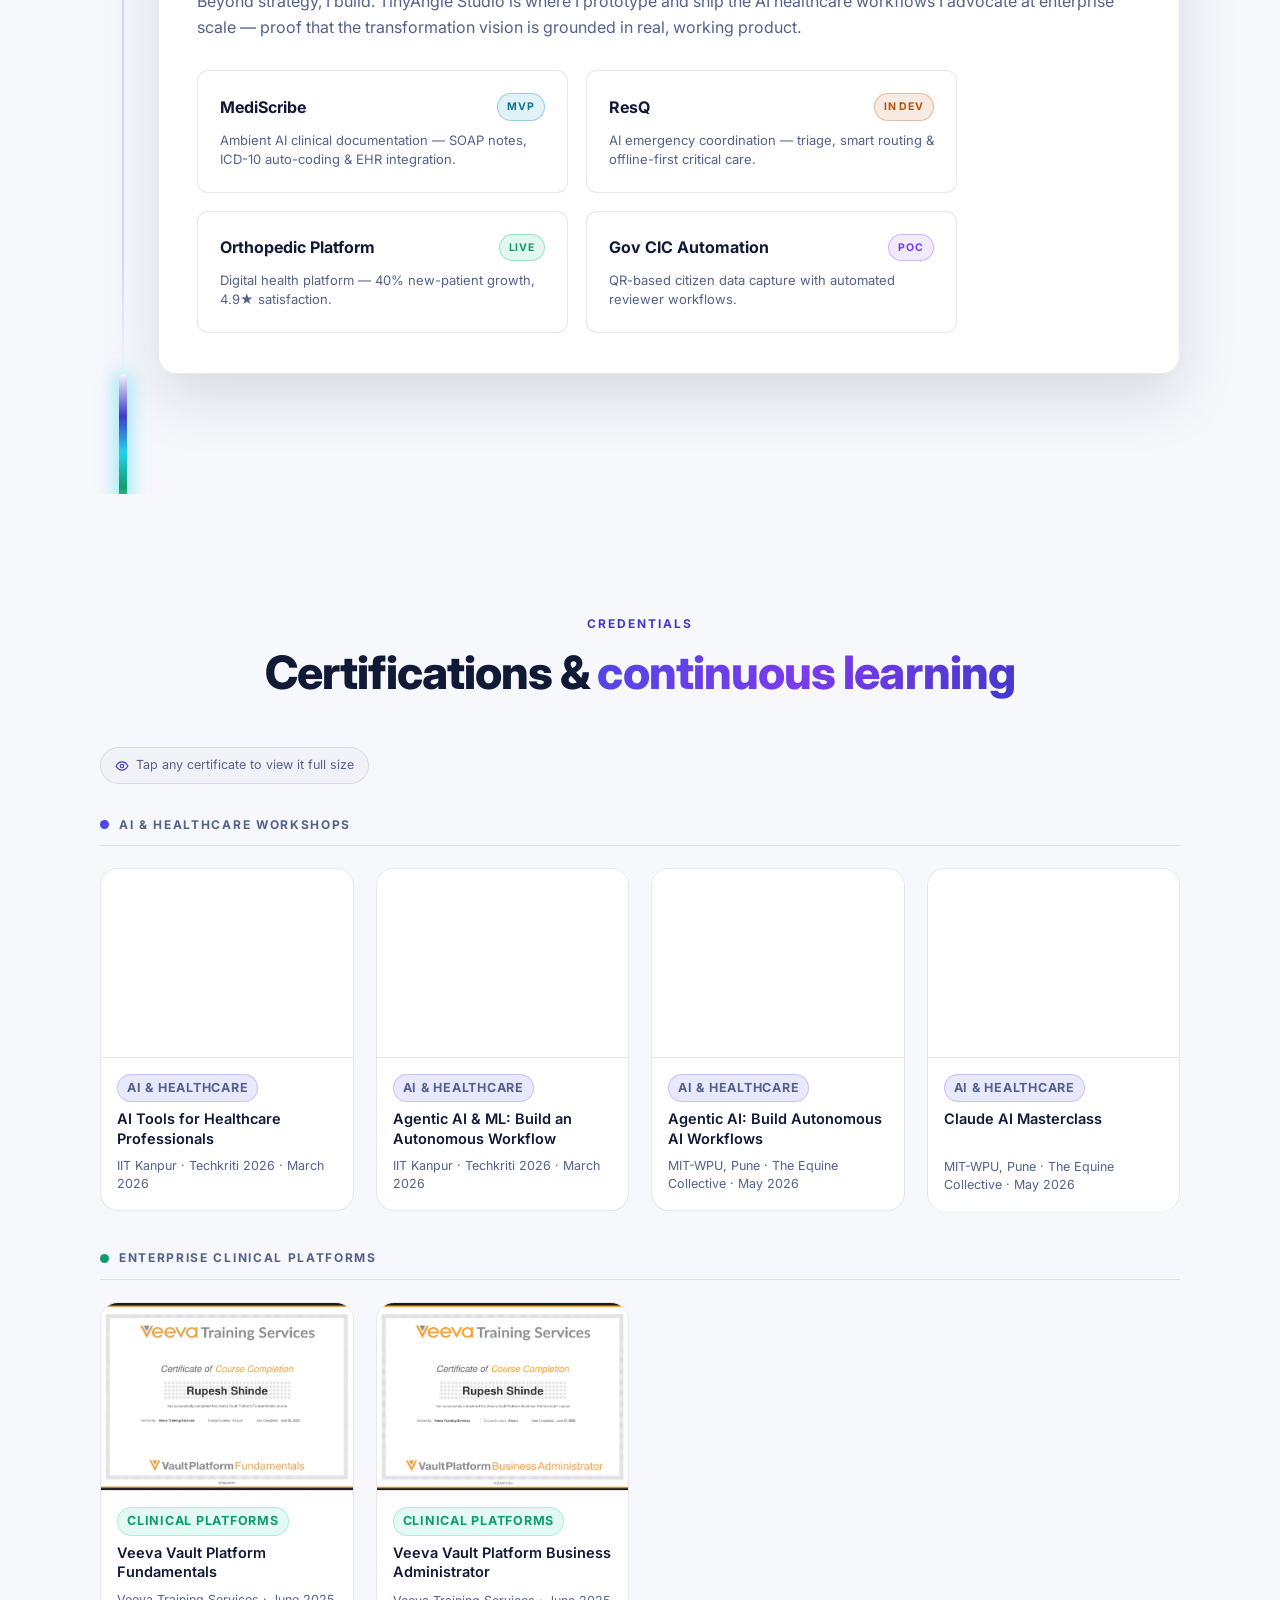
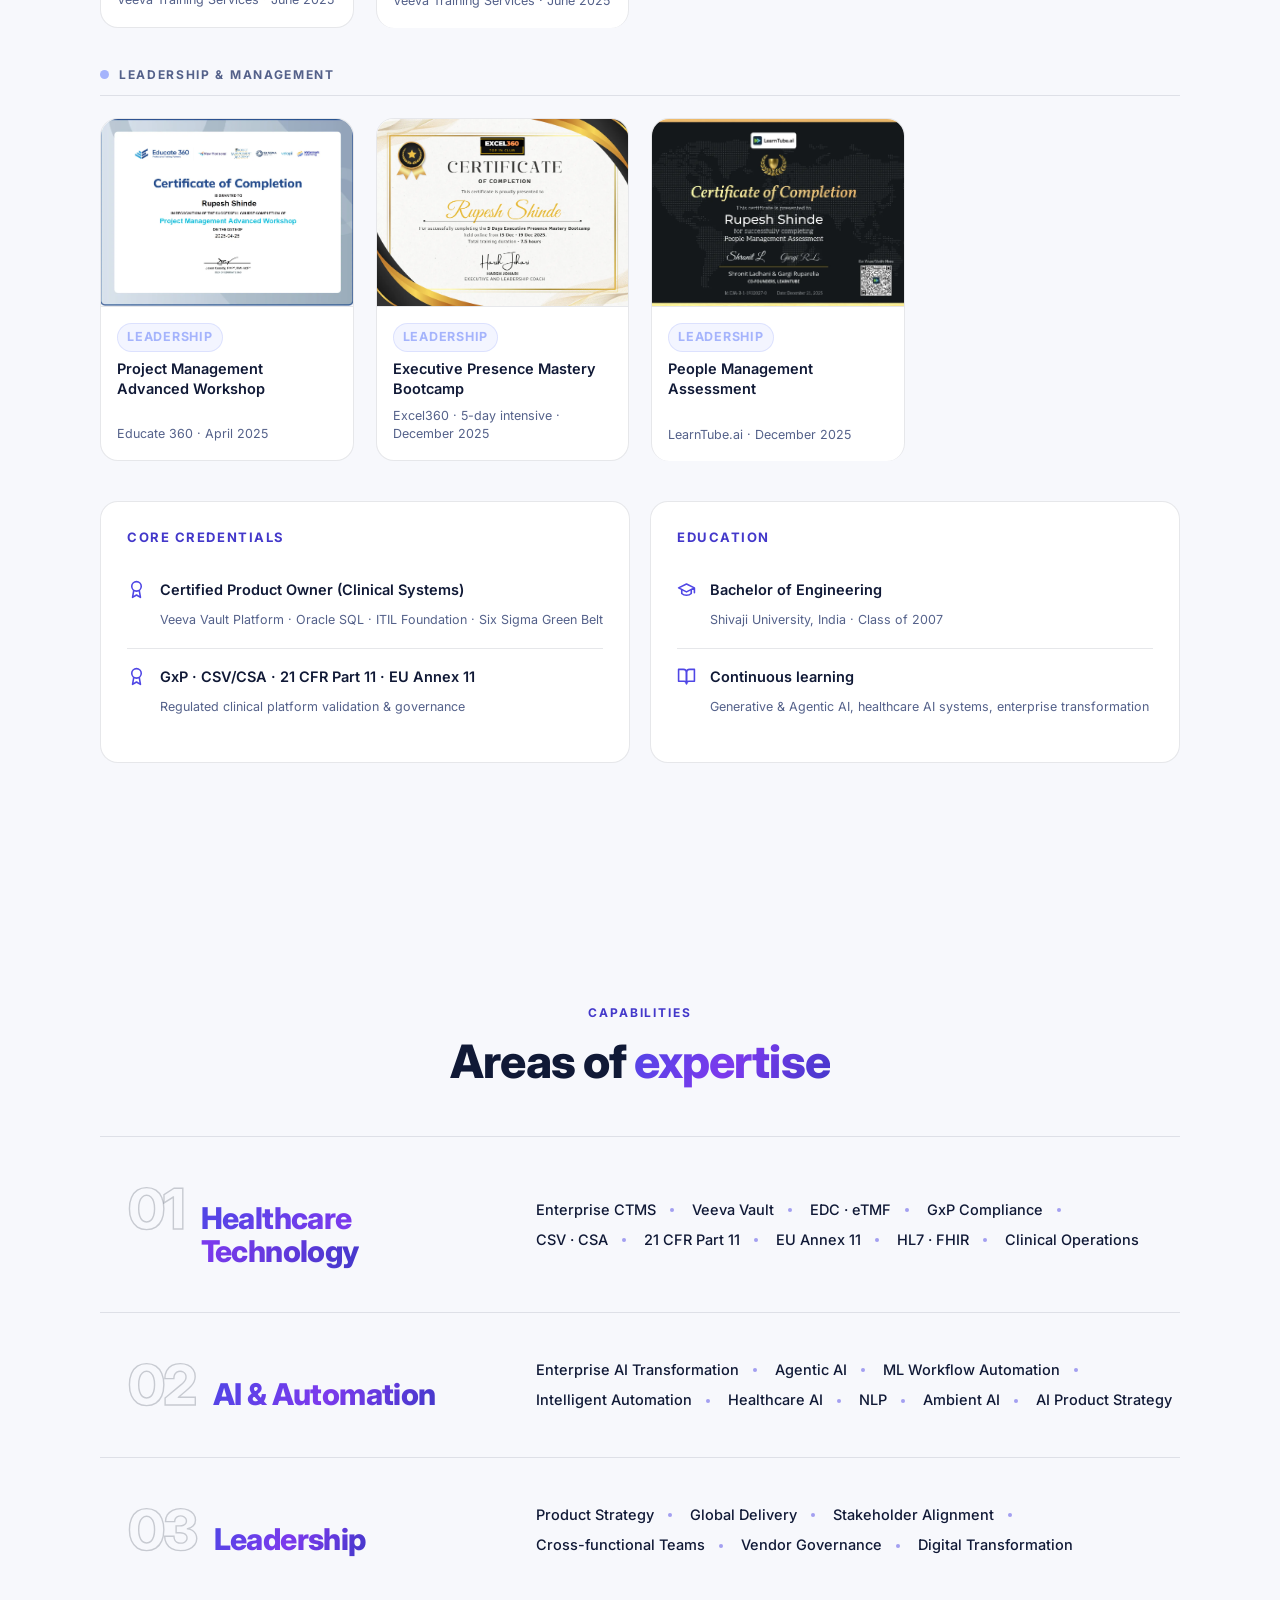
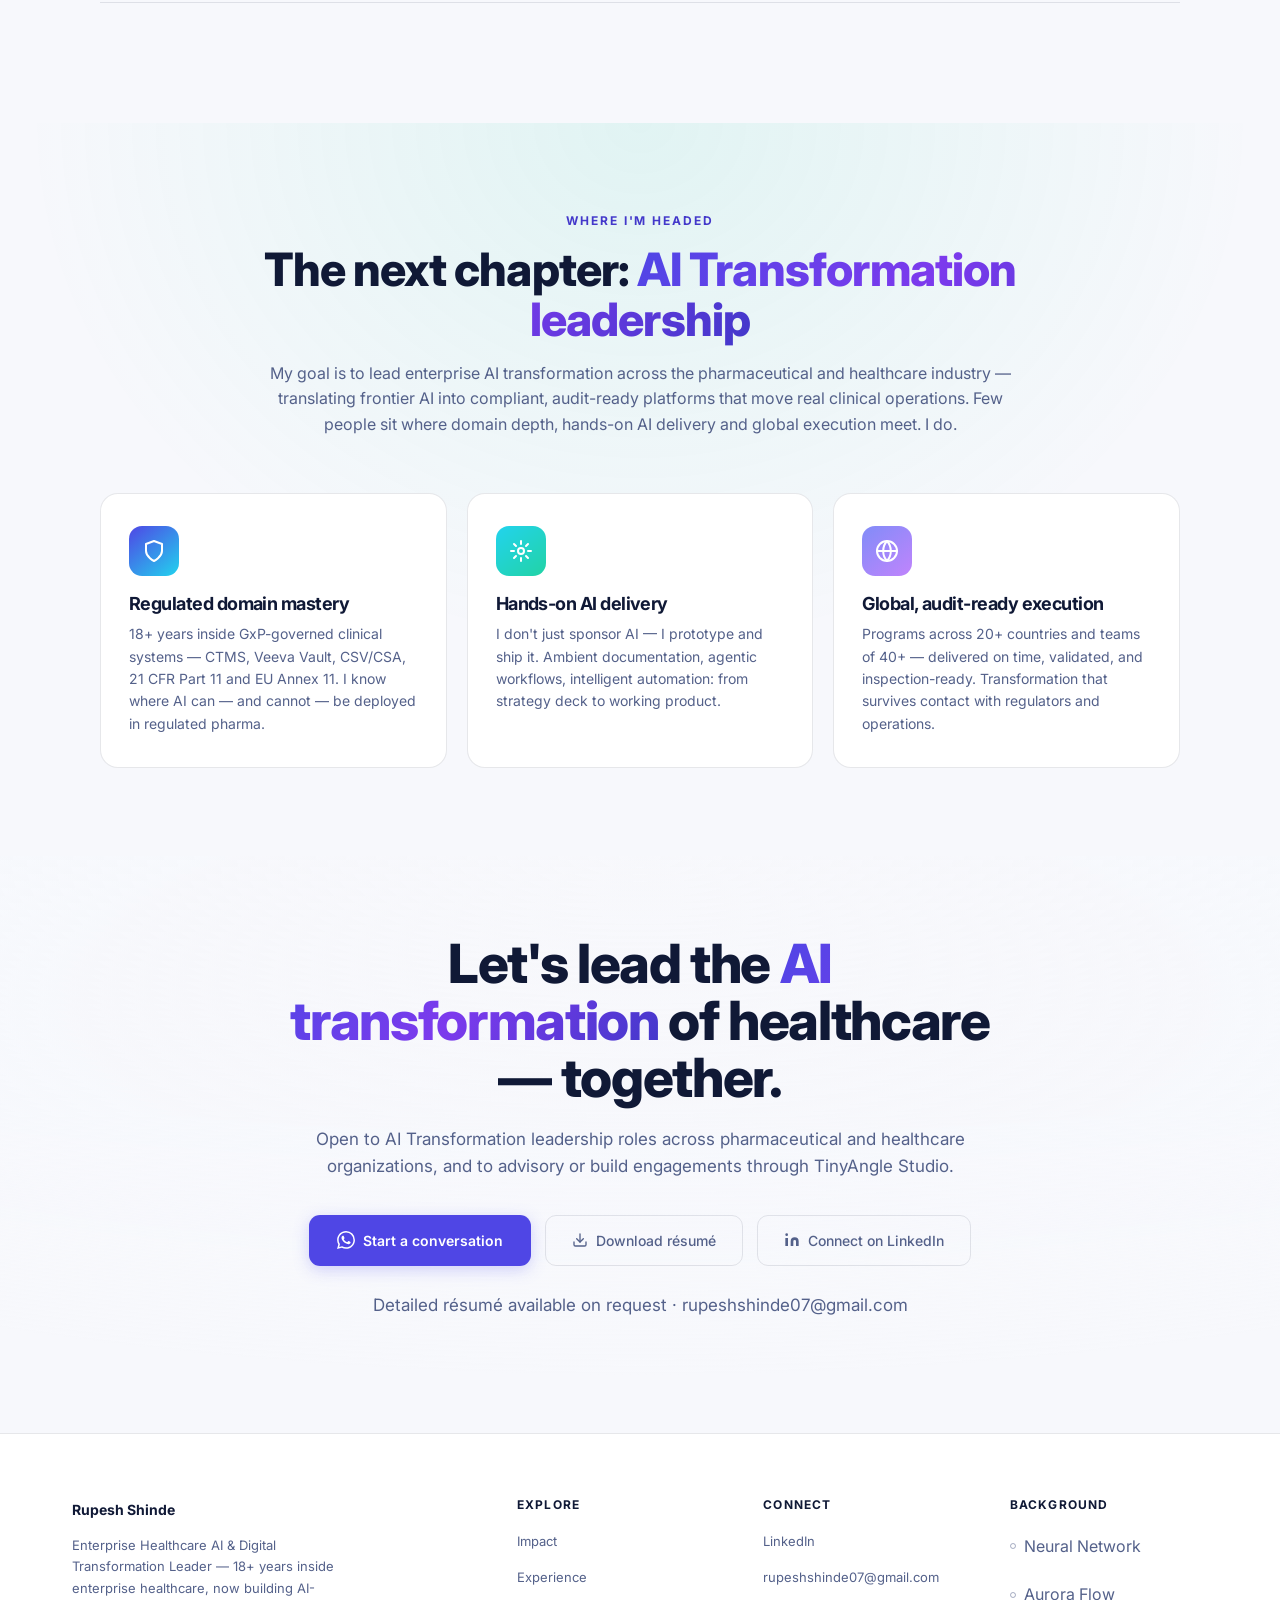
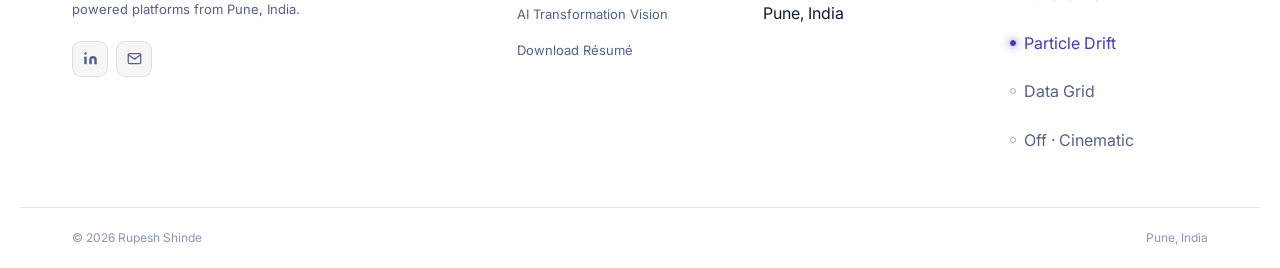
==== commit f070c35c: "Add animated WebGL background with footer theme selector Replaces the per-section cinematic stills w" ====
--- a/portfolio.html
+++ b/portfolio.html
@@ -826,6 +826,9 @@
   </style>
 </head>
 <body>
+
+<!-- Animated WebGL background (sits behind all content) -->
+<canvas id="bgfx" aria-hidden="true" style="position:fixed;inset:0;width:100%;height:100%;z-index:-1;pointer-events:none;display:block;"></canvas>
 
 <!-- Background -->
 <div class="bg-grid"></div>
@@ -1298,6 +1301,7 @@
         <li><span>Pune, India</span></li>
       </ul>
     </div>
+    <div class="footer-col" id="bgfxFooter"></div>
   </div>
   <div class="footer-bottom">
     <p>&copy; 2026 Rupesh Shinde</p>
@@ -1516,5 +1520,6 @@
   }
 })();
 </script>
+<script type="module" src="js/bg-fx.js"></script>
 </body>
 </html>
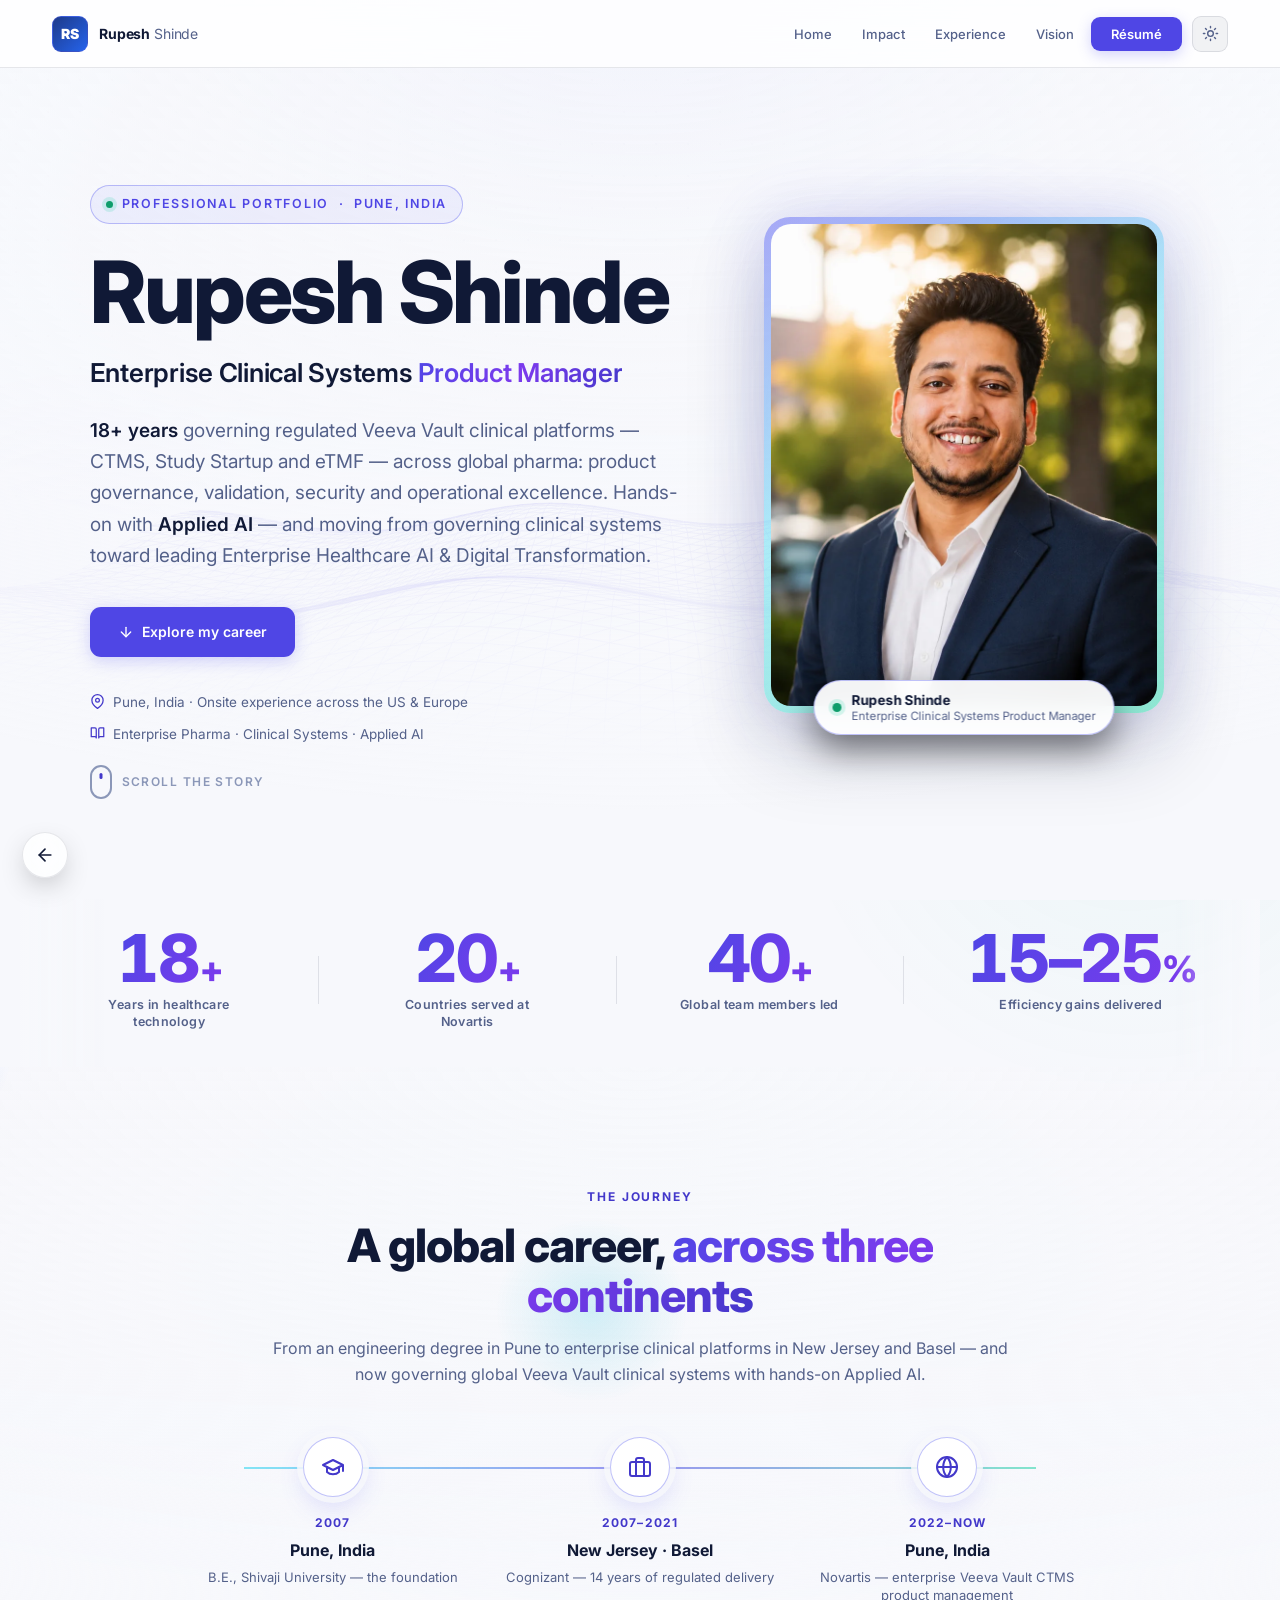
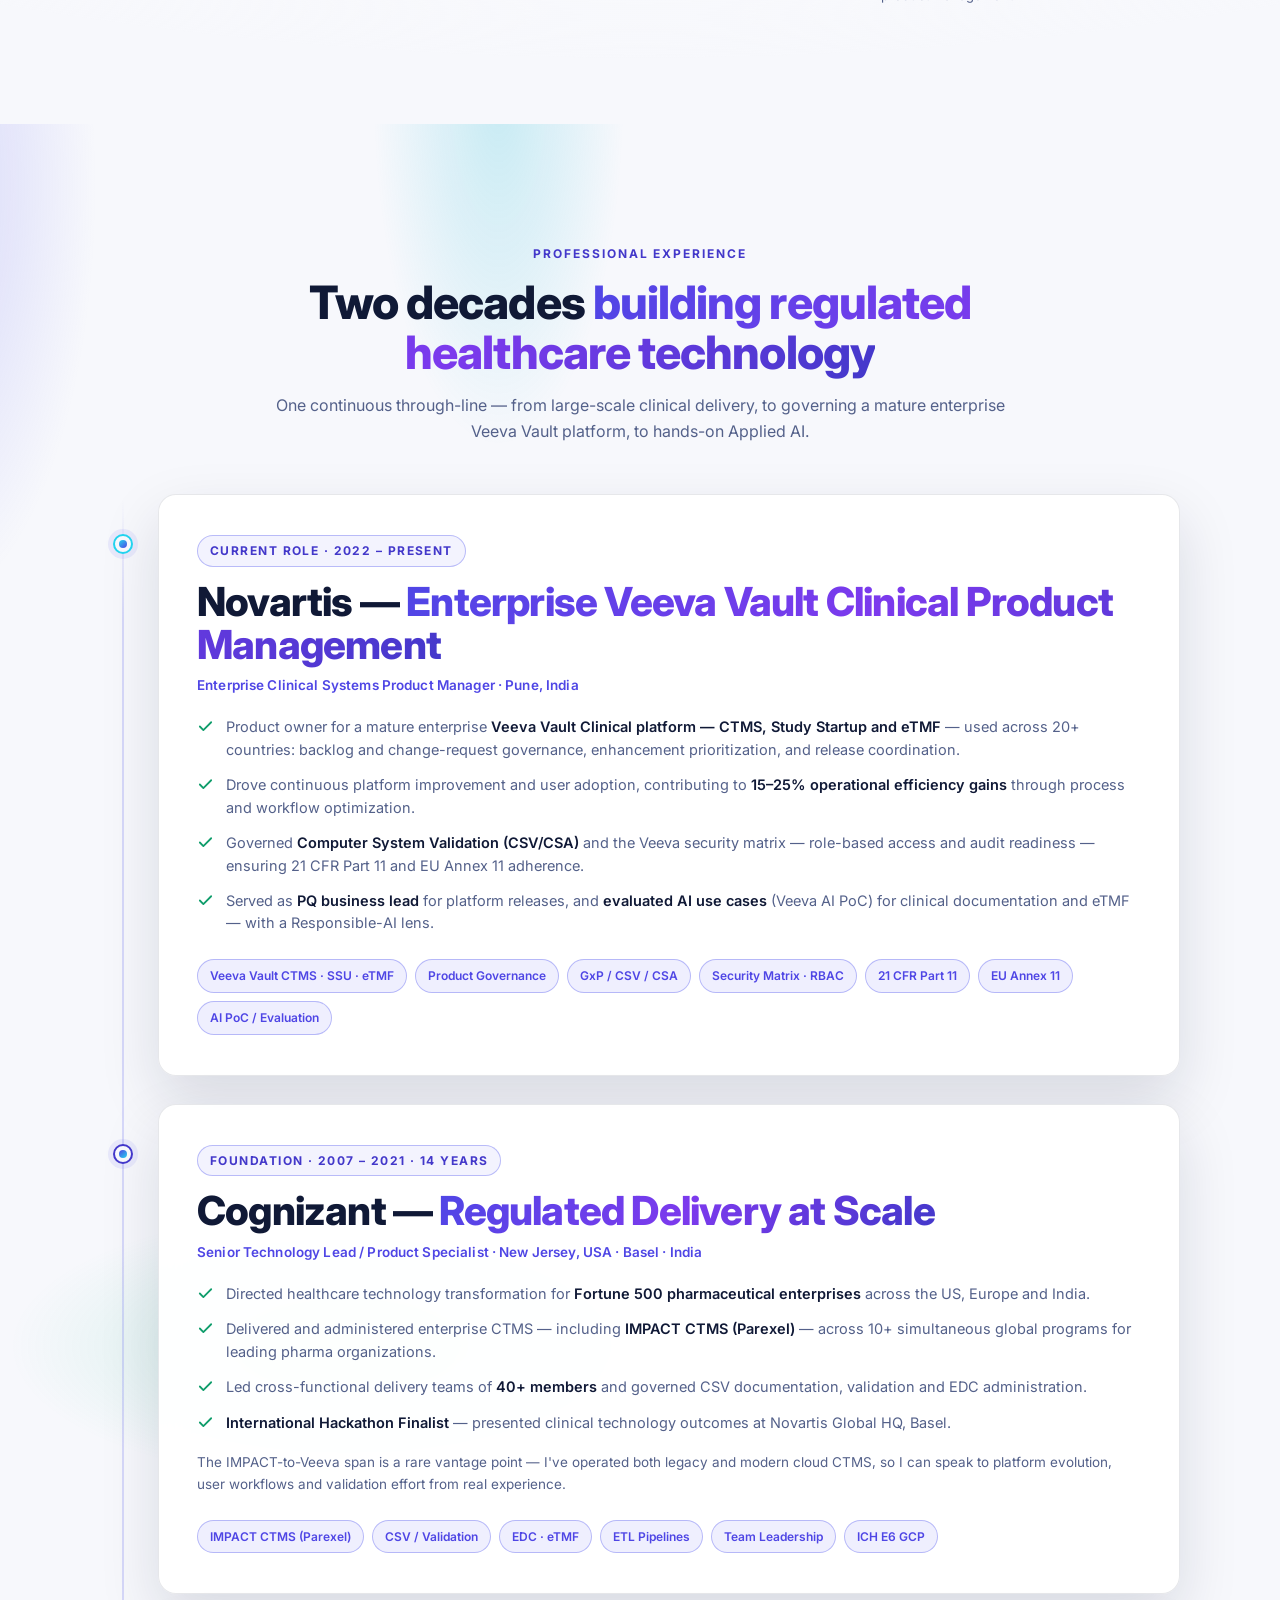
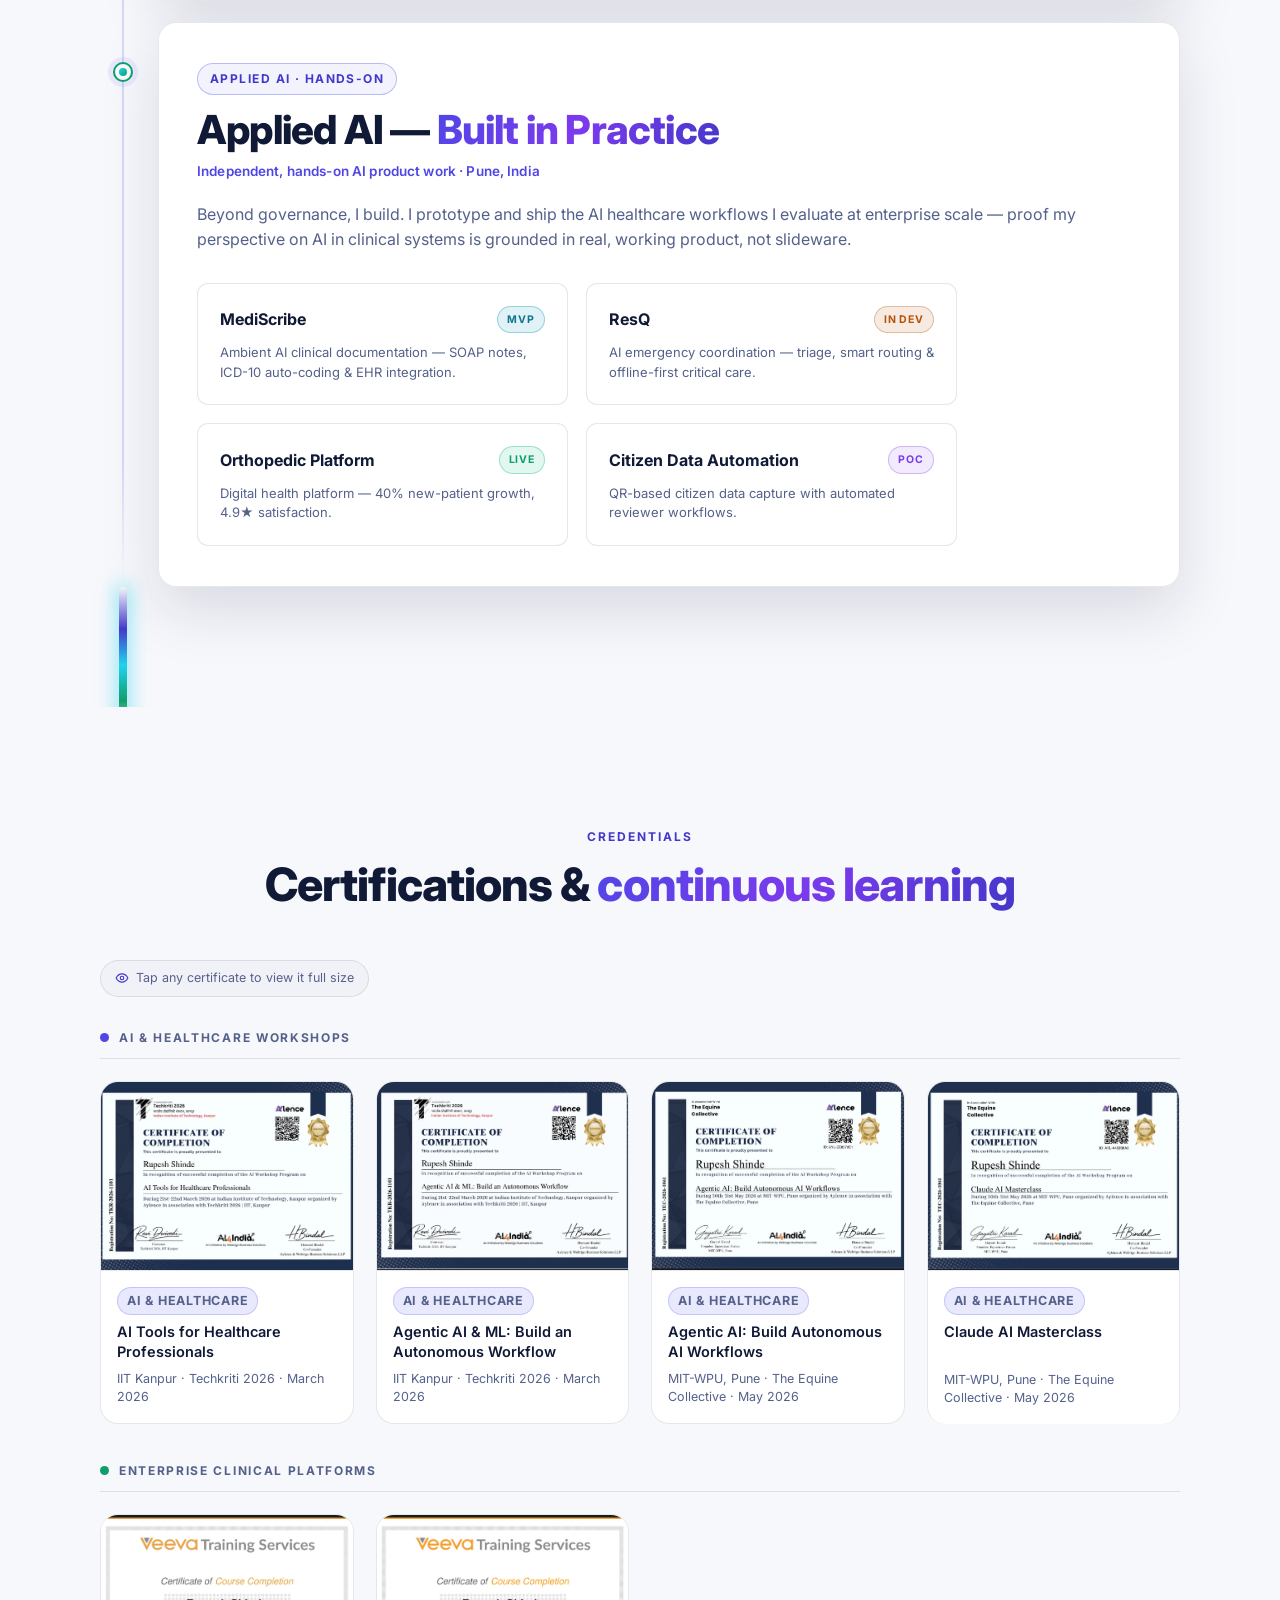
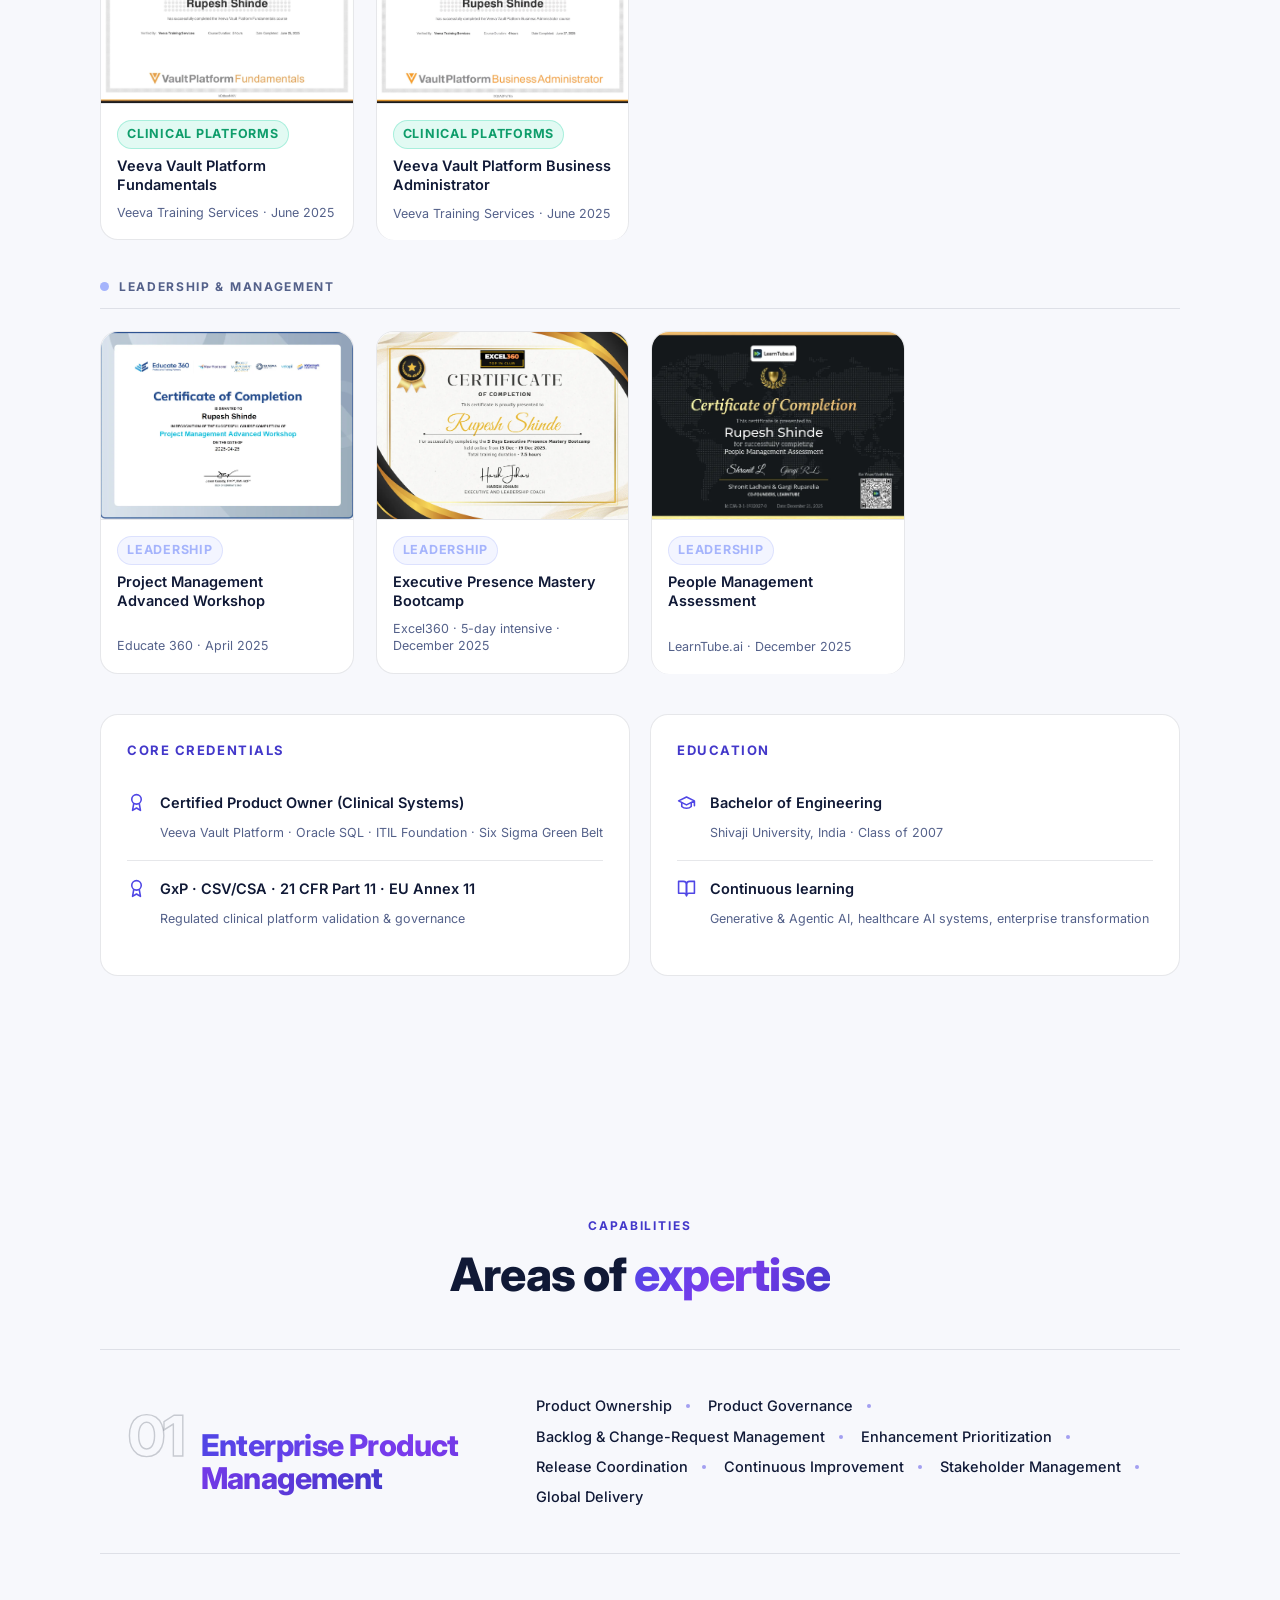
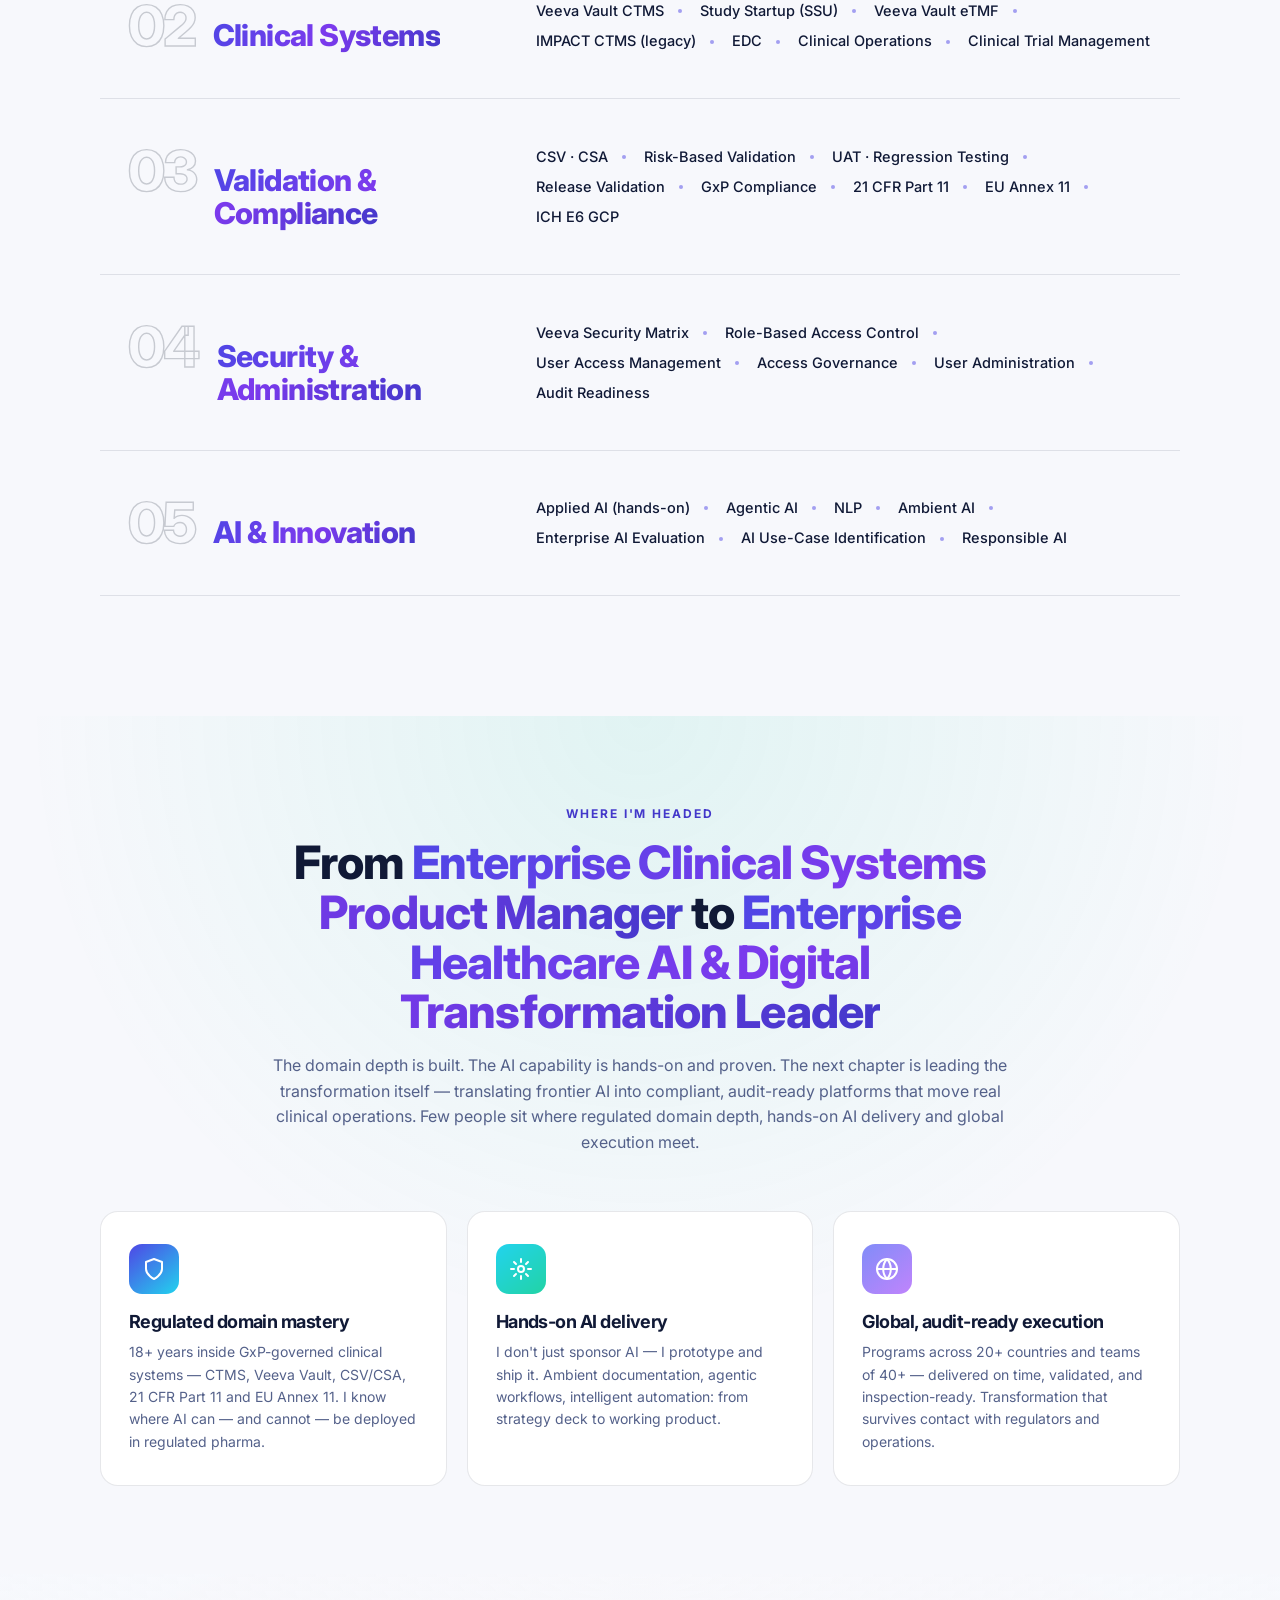
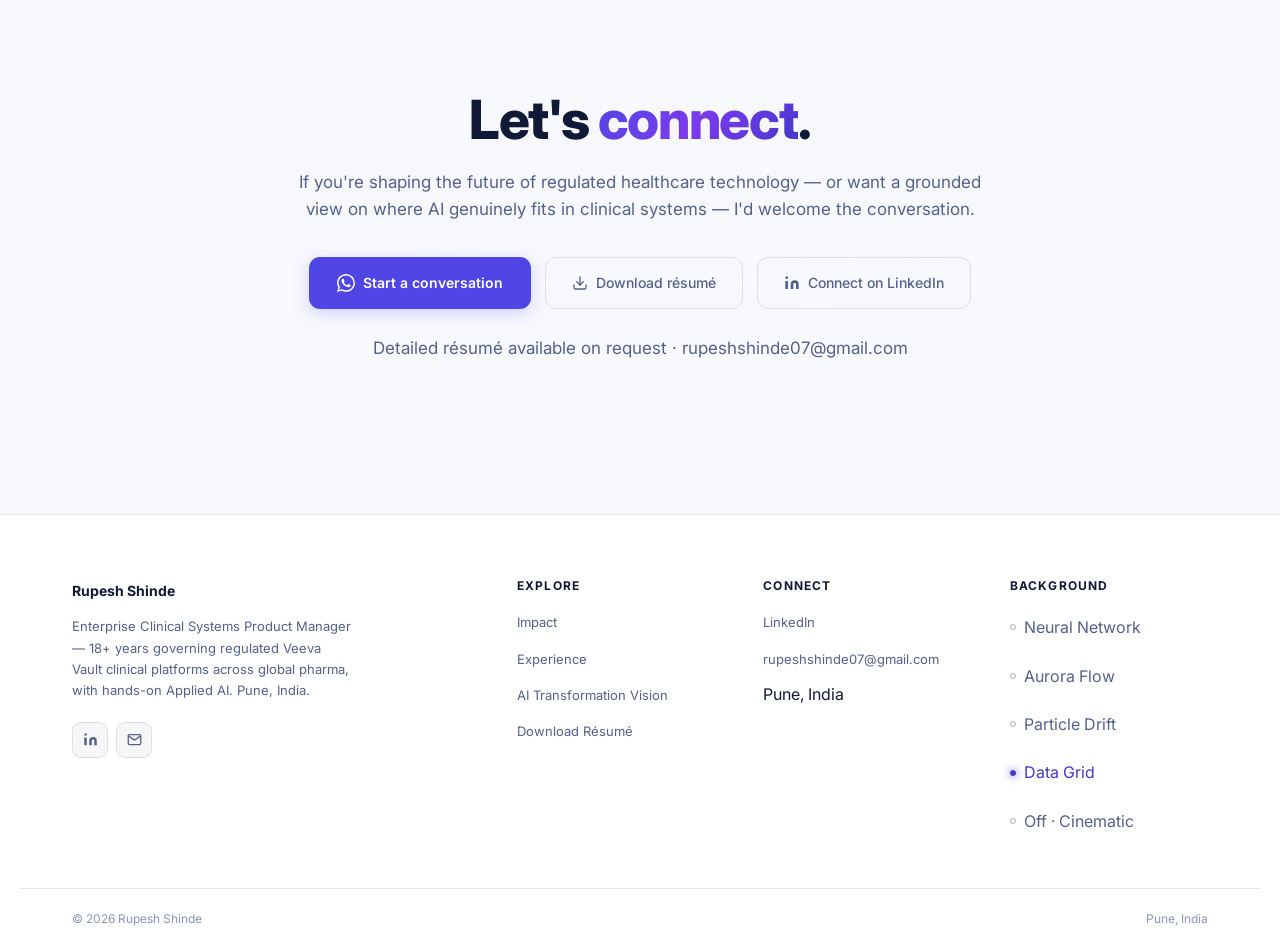
==== commit fe2ae8c6: "Reposition portfolio as Enterprise Clinical Systems Product Manager Realign all copy to the current " ====
--- a/portfolio.html
+++ b/portfolio.html
@@ -3,9 +3,9 @@
 <head>
   <meta charset="UTF-8" />
   <meta name="viewport" content="width=device-width, initial-scale=1.0" />
-  <meta name="description" content="Rupesh Shinde — Enterprise Healthcare AI & Digital Transformation Leader. 18+ years across regulated pharma, enterprise CTMS, GxP-compliant platforms and AI-enabled workflow automation across enterprise pharma. Building AI healthcare platforms with TinyAngle Studio. Pune, India." />
+  <meta name="description" content="Rupesh Shinde — Enterprise Clinical Systems Product Manager. 18+ years governing regulated Veeva Vault clinical platforms (CTMS, Study Startup, eTMF) across global pharma — product governance, validation, security and operational excellence, with hands-on Applied AI. Pune, India." />
   <meta name="author" content="Rupesh Shinde" />
-  <title>Rupesh Shinde — Enterprise Healthcare AI &amp; Digital Transformation Leader</title>
+  <title>Rupesh Shinde — Enterprise Clinical Systems Product Manager</title>
 
   <link href="https://fonts.googleapis.com/css2?family=Inter:wght@300;400;500;600;700;800;900&display=swap" rel="stylesheet" />
   <link rel="stylesheet" href="css/style.css" />
@@ -258,8 +258,8 @@
       background-repeat: no-repeat; background-size: 55% 55%, 55% 55%;
     }
     .pf-route {
-      position: relative; max-width: 1040px; margin: 0 auto;
-      display: grid; grid-template-columns: repeat(4, 1fr); gap: 22px;
+      position: relative; max-width: 900px; margin: 0 auto;
+      display: grid; grid-template-columns: repeat(3, 1fr); gap: 22px;
     }
     .pf-route::before {
       content: ''; position: absolute; left: 6%; right: 6%; top: 30px; height: 2px;
@@ -442,7 +442,7 @@
     .pf-pillar h3 { font-size: 18px; font-weight: 700; color: var(--text); margin-bottom: 9px; }
     .pf-pillar p { font-size: 14px; line-height: 1.6; color: var(--muted); }
 
-    /* ═══ PROJECTS (TinyAngle proof) ──────────────────────────── */
+    /* ═══ PROJECTS (Applied AI proof) ─────────────────────────── */
     .pf-proj-grid {
       display: grid; grid-template-columns: repeat(2, 1fr); gap: 18px;
       max-width: 760px; margin-top: 30px;
@@ -875,12 +875,12 @@
     <div class="pf-hero-inner">
       <div class="pf-eyebrow rev"><span class="pf-dot" aria-hidden="true"></span> Professional Portfolio &nbsp;·&nbsp; Pune, India</div>
       <h1 class="rev rev-d1">Rupesh Shinde</h1>
-      <p class="pf-role rev rev-d1">Enterprise Healthcare <span class="gr">AI &amp; Digital Transformation</span> Leader</p>
+      <p class="pf-role rev rev-d1">Enterprise Clinical Systems <span class="gr">Product Manager</span></p>
       <p class="pf-lead rev rev-d2">
-        <strong>18+ years</strong> directing regulated clinical-platform governance, enterprise CTMS
-        modernization, and AI-enabled workflow transformation across global pharmaceutical operations.
-        Building GxP-compliant clinical platforms across enterprise pharma — now shaping the next
-        generation of healthcare AI through <strong>TinyAngle Studio</strong>.
+        <strong>18+ years</strong> governing regulated Veeva Vault clinical platforms — CTMS,
+        Study Startup and eTMF — across global pharma: product governance, validation, security
+        and operational excellence. Hands-on with <strong>Applied AI</strong> — and moving from
+        governing clinical systems toward leading Enterprise Healthcare AI &amp; Digital Transformation.
       </p>
       <div class="pf-hero-actions rev rev-d3">
         <a href="#novartis" class="btn-primary">
@@ -889,18 +889,18 @@
         </a>
       </div>
       <div class="pf-meta-row rev rev-d3">
-        <span><svg viewBox="0 0 24 24" fill="none" stroke="currentColor" stroke-width="2" stroke-linecap="round" stroke-linejoin="round"><path d="M21 10c0 7-9 13-9 13s-9-6-9-13a9 9 0 0 1 18 0z"/><circle cx="12" cy="10" r="3"/></svg> Pune, India · Open to global engagements</span>
-        <span><svg viewBox="0 0 24 24" fill="none" stroke="currentColor" stroke-width="2" stroke-linecap="round" stroke-linejoin="round"><path d="M2 3h6a2 2 0 0 1 2 2v14a2 2 0 0 0-2-2H2z"/><path d="M22 3h-6a2 2 0 0 0-2 2v14a2 2 0 0 1 2-2h6z"/></svg> Enterprise Pharma · Clinical Tech · AI Studio</span>
+        <span><svg viewBox="0 0 24 24" fill="none" stroke="currentColor" stroke-width="2" stroke-linecap="round" stroke-linejoin="round"><path d="M21 10c0 7-9 13-9 13s-9-6-9-13a9 9 0 0 1 18 0z"/><circle cx="12" cy="10" r="3"/></svg> Pune, India · Onsite experience across the US &amp; Europe</span>
+        <span><svg viewBox="0 0 24 24" fill="none" stroke="currentColor" stroke-width="2" stroke-linecap="round" stroke-linejoin="round"><path d="M2 3h6a2 2 0 0 1 2 2v14a2 2 0 0 0-2-2H2z"/><path d="M22 3h-6a2 2 0 0 0-2 2v14a2 2 0 0 1 2-2h6z"/></svg> Enterprise Pharma · Clinical Systems · Applied AI</span>
       </div>
       <a href="#stats" class="pf-scrollcue" aria-label="Scroll to explore"><span class="pf-mouse" aria-hidden="true"></span> Scroll the story</a>
     </div>
     <div class="pf-portrait rev rev-d2">
       <div class="pf-portrait-frame">
-        <img src="Images/portfolio/rupesh-portrait.webp" alt="Rupesh Shinde — Enterprise Healthcare AI &amp; Digital Transformation Leader" loading="eager" decoding="async">
+        <img src="Images/portfolio/rupesh-portrait.webp" alt="Rupesh Shinde — Enterprise Clinical Systems Product Manager" loading="eager" decoding="async">
       </div>
       <div class="pf-portrait-badge">
         <span class="pf-portrait-badge-dot" aria-hidden="true"></span>
-        <span class="pf-portrait-badge-txt"><strong>Rupesh Shinde</strong>Healthcare AI &amp; Digital Transformation Leader</span>
+        <span class="pf-portrait-badge-txt"><strong>Rupesh Shinde</strong>Enterprise Clinical Systems Product Manager</span>
       </div>
     </div>
     </div>
@@ -914,13 +914,13 @@
       <div class="pf-stat"><div class="pf-num">20<span class="pf-suf">+</span></div><div class="pf-lbl">Countries served at Novartis</div></div>
       <div class="pf-stat"><div class="pf-num">40<span class="pf-suf">+</span></div><div class="pf-lbl">Global team members led</div></div>
       <div class="pf-stat"><div class="pf-num">15&ndash;25<span class="pf-suf">%</span></div><div class="pf-lbl">Efficiency gains delivered</div></div>
-      <div class="pf-stat"><div class="pf-num">5<span class="pf-suf">+</span></div><div class="pf-lbl">AI healthcare solutions shipped</div></div>
+      <div class="pf-stat"><div class="pf-num">5<span class="pf-suf">+</span></div><div class="pf-lbl">Applied AI projects built hands-on</div></div>
       <!-- Set 2 — duplicate for the seamless loop (hidden from assistive tech) -->
       <div class="pf-stat" aria-hidden="true"><div class="pf-num">18<span class="pf-suf">+</span></div><div class="pf-lbl">Years in healthcare technology</div></div>
       <div class="pf-stat" aria-hidden="true"><div class="pf-num">20<span class="pf-suf">+</span></div><div class="pf-lbl">Countries served at Novartis</div></div>
       <div class="pf-stat" aria-hidden="true"><div class="pf-num">40<span class="pf-suf">+</span></div><div class="pf-lbl">Global team members led</div></div>
       <div class="pf-stat" aria-hidden="true"><div class="pf-num">15&ndash;25<span class="pf-suf">%</span></div><div class="pf-lbl">Efficiency gains delivered</div></div>
-      <div class="pf-stat" aria-hidden="true"><div class="pf-num">5<span class="pf-suf">+</span></div><div class="pf-lbl">AI healthcare solutions shipped</div></div>
+      <div class="pf-stat" aria-hidden="true"><div class="pf-num">5<span class="pf-suf">+</span></div><div class="pf-lbl">Applied AI projects built hands-on</div></div>
     </div>
   </section>
 
@@ -932,7 +932,7 @@
     <div class="pf-sec-head rev">
       <div class="pf-sec-eye">The Journey</div>
       <h2 class="pf-sec-title">A global career, <span class="gr">across three continents</span></h2>
-      <p class="pf-sec-sub">From an engineering degree in Pune to enterprise clinical platforms in New Jersey and Basel — and now an AI innovation lab of my own.</p>
+      <p class="pf-sec-sub">From an engineering degree in Pune to enterprise clinical platforms in New Jersey and Basel — and now governing global Veeva Vault clinical systems with hands-on Applied AI.</p>
     </div>
     <div class="pf-route rev" id="pfRoute" role="list">
       <div class="pf-node" role="listitem">
@@ -951,13 +951,7 @@
         <div class="pf-node-dot"><svg viewBox="0 0 24 24" fill="none" stroke="currentColor" stroke-width="2" stroke-linecap="round" stroke-linejoin="round"><circle cx="12" cy="12" r="10"/><path d="M2 12h20M12 2a15 15 0 0 1 0 20 15 15 0 0 1 0-20z"/></svg></div>
         <div class="pf-node-yr">2022&ndash;Now</div>
         <div class="pf-node-place">Pune, India</div>
-        <div class="pf-node-role">Novartis — enterprise CTMS &amp; AI transformation</div>
-      </div>
-      <div class="pf-node" role="listitem">
-        <div class="pf-node-dot"><svg viewBox="0 0 24 24" fill="none" stroke="currentColor" stroke-width="2" stroke-linecap="round" stroke-linejoin="round"><path d="M12 2v6m0 0 3-3m-3 3L9 5"/><circle cx="12" cy="14" r="7"/><path d="M12 11v3l2 2"/></svg></div>
-        <div class="pf-node-yr">2026&ndash;Now</div>
-        <div class="pf-node-place">Pune, India</div>
-        <div class="pf-node-role">TinyAngle Studio — founder &amp; AI product lead</div>
+        <div class="pf-node-role">Novartis — enterprise Veeva Vault CTMS product management</div>
       </div>
     </div>
   </section>
@@ -968,7 +962,7 @@
     <div class="pf-sec-head rev">
       <div class="pf-sec-eye">Professional Experience</div>
       <h2 class="pf-sec-title">Two decades <span class="gr">building regulated healthcare technology</span></h2>
-      <p class="pf-sec-sub">One continuous through-line — from large-scale clinical delivery, to enterprise AI transformation, to an innovation lab of my own.</p>
+      <p class="pf-sec-sub">One continuous through-line — from large-scale clinical delivery, to governing a mature enterprise Veeva Vault platform, to hands-on Applied AI.</p>
     </div>
     <div class="pf-xp-flow rev">
 
@@ -977,17 +971,17 @@
         <span class="pf-xp-node" aria-hidden="true"></span>
         <div class="pf-card">
           <span class="pf-card-eye">Current Role · 2022 – Present</span>
-          <h2>Novartis — <span class="gr">Enterprise CTMS &amp; AI Transformation</span></h2>
-          <div class="pf-card-meta">Technology Product Manager / CTMS Lead · Basel, Switzerland &amp; Hyderabad, India</div>
+          <h2>Novartis — <span class="gr">Enterprise Veeva Vault Clinical Product Management</span></h2>
+          <div class="pf-card-meta">Enterprise Clinical Systems Product Manager · Pune, India</div>
           <ul class="pf-list">
-            <li><svg viewBox="0 0 24 24" fill="none" stroke="currentColor" stroke-width="2.5" stroke-linecap="round" stroke-linejoin="round"><polyline points="20 6 9 17 4 12"/></svg><span>Spearheaded enterprise <strong>CTMS product strategy and global platform roadmap across 20+ countries</strong>, driving clinical-operations modernization.</span></li>
-            <li><svg viewBox="0 0 24 24" fill="none" stroke="currentColor" stroke-width="2.5" stroke-linecap="round" stroke-linejoin="round"><polyline points="20 6 9 17 4 12"/></svg><span>Orchestrated GxP-compliant delivery achieving <strong>15–25% operational efficiency gains</strong> through AI-enabled workflow automation and Veeva Vault optimization.</span></li>
-            <li><svg viewBox="0 0 24 24" fill="none" stroke="currentColor" stroke-width="2.5" stroke-linecap="round" stroke-linejoin="round"><polyline points="20 6 9 17 4 12"/></svg><span>Governed <strong>Computer System Validation (CSV, CSA)</strong> ensuring 21 CFR Part 11 and EU Annex 11 regulatory adherence.</span></li>
-            <li><svg viewBox="0 0 24 24" fill="none" stroke="currentColor" stroke-width="2.5" stroke-linecap="round" stroke-linejoin="round"><polyline points="20 6 9 17 4 12"/></svg><span>Served as <strong>PQ business lead</strong> for platform releases and led AI-driven clinical documentation &amp; eTMF workflow transformation.</span></li>
+            <li><svg viewBox="0 0 24 24" fill="none" stroke="currentColor" stroke-width="2.5" stroke-linecap="round" stroke-linejoin="round"><polyline points="20 6 9 17 4 12"/></svg><span>Product owner for a mature enterprise <strong>Veeva Vault Clinical platform — CTMS, Study Startup and eTMF</strong> — used across 20+ countries: backlog and change-request governance, enhancement prioritization, and release coordination.</span></li>
+            <li><svg viewBox="0 0 24 24" fill="none" stroke="currentColor" stroke-width="2.5" stroke-linecap="round" stroke-linejoin="round"><polyline points="20 6 9 17 4 12"/></svg><span>Drove continuous platform improvement and user adoption, contributing to <strong>15–25% operational efficiency gains</strong> through process and workflow optimization.</span></li>
+            <li><svg viewBox="0 0 24 24" fill="none" stroke="currentColor" stroke-width="2.5" stroke-linecap="round" stroke-linejoin="round"><polyline points="20 6 9 17 4 12"/></svg><span>Governed <strong>Computer System Validation (CSV/CSA)</strong> and the Veeva security matrix — role-based access and audit readiness — ensuring 21 CFR Part 11 and EU Annex 11 adherence.</span></li>
+            <li><svg viewBox="0 0 24 24" fill="none" stroke="currentColor" stroke-width="2.5" stroke-linecap="round" stroke-linejoin="round"><polyline points="20 6 9 17 4 12"/></svg><span>Served as <strong>PQ business lead</strong> for platform releases, and <strong>evaluated AI use cases</strong> (Veeva AI PoC) for clinical documentation and eTMF — with a Responsible-AI lens.</span></li>
           </ul>
           <div class="pf-chips">
-            <span class="pf-chip">Enterprise CTMS</span><span class="pf-chip">Veeva Vault</span><span class="pf-chip">GxP / CSV / CSA</span>
-            <span class="pf-chip">AI Workflow Automation</span><span class="pf-chip">21 CFR Part 11</span><span class="pf-chip">EU Annex 11</span>
+            <span class="pf-chip">Veeva Vault CTMS · SSU · eTMF</span><span class="pf-chip">Product Governance</span><span class="pf-chip">GxP / CSV / CSA</span>
+            <span class="pf-chip">Security Matrix · RBAC</span><span class="pf-chip">21 CFR Part 11</span><span class="pf-chip">EU Annex 11</span><span class="pf-chip">AI PoC / Evaluation</span>
           </div>
         </div>
       </article>
@@ -1001,46 +995,47 @@
           <div class="pf-card-meta">Senior Technology Lead / Product Specialist · New Jersey, USA · Basel · India</div>
           <ul class="pf-list">
             <li><svg viewBox="0 0 24 24" fill="none" stroke="currentColor" stroke-width="2.5" stroke-linecap="round" stroke-linejoin="round"><polyline points="20 6 9 17 4 12"/></svg><span>Directed healthcare technology transformation for <strong>Fortune 500 pharmaceutical enterprises</strong> across the US, Europe and India.</span></li>
-            <li><svg viewBox="0 0 24 24" fill="none" stroke="currentColor" stroke-width="2.5" stroke-linecap="round" stroke-linejoin="round"><polyline points="20 6 9 17 4 12"/></svg><span>Orchestrated <strong>enterprise CTMS implementations across 10+ simultaneous global programs</strong> for leading pharma organizations.</span></li>
+            <li><svg viewBox="0 0 24 24" fill="none" stroke="currentColor" stroke-width="2.5" stroke-linecap="round" stroke-linejoin="round"><polyline points="20 6 9 17 4 12"/></svg><span>Delivered and administered enterprise CTMS — including <strong>IMPACT CTMS (Parexel)</strong> — across 10+ simultaneous global programs for leading pharma organizations.</span></li>
             <li><svg viewBox="0 0 24 24" fill="none" stroke="currentColor" stroke-width="2.5" stroke-linecap="round" stroke-linejoin="round"><polyline points="20 6 9 17 4 12"/></svg><span>Led cross-functional delivery teams of <strong>40+ members</strong> and governed CSV documentation, validation and EDC administration.</span></li>
             <li><svg viewBox="0 0 24 24" fill="none" stroke="currentColor" stroke-width="2.5" stroke-linecap="round" stroke-linejoin="round"><polyline points="20 6 9 17 4 12"/></svg><span><strong>International Hackathon Finalist</strong> — presented clinical technology outcomes at Novartis Global HQ, Basel.</span></li>
           </ul>
+          <p class="pf-sec-sub" style="margin:18px 0 0; color:var(--muted); font-size:13.5px;">The IMPACT-to-Veeva span is a rare vantage point — I've operated both legacy and modern cloud CTMS, so I can speak to platform evolution, user workflows and validation effort from real experience.</p>
           <div class="pf-chips">
-            <span class="pf-chip">Clinical Systems</span><span class="pf-chip">CSV / Validation</span><span class="pf-chip">EDC · eTMF</span>
+            <span class="pf-chip">IMPACT CTMS (Parexel)</span><span class="pf-chip">CSV / Validation</span><span class="pf-chip">EDC · eTMF</span>
             <span class="pf-chip">ETL Pipelines</span><span class="pf-chip">Team Leadership</span><span class="pf-chip">ICH E6 GCP</span>
           </div>
         </div>
       </article>
 
-      <!-- 2026–Present -->
+      <!-- Applied AI — hands-on capability (unbranded) -->
       <article class="pf-xp-tile pf-xp-tile--tinyangle">
         <span class="pf-xp-node" aria-hidden="true"></span>
         <div class="pf-card">
-          <span class="pf-card-eye">Founder · 2026 – Present</span>
-          <h2>TinyAngle Studio — <span class="gr">AI, Built in Practice</span></h2>
-          <div class="pf-card-meta">Founder &amp; AI Product Lead · Independent AI innovation lab · Pune, India</div>
+          <span class="pf-card-eye">Applied AI · Hands-on</span>
+          <h2>Applied AI — <span class="gr">Built in Practice</span></h2>
+          <div class="pf-card-meta">Independent, hands-on AI product work · Pune, India</div>
           <p class="pf-sec-sub" style="margin:0 0 6px; color:var(--muted);">
-            Beyond strategy, I build. TinyAngle Studio is where I prototype and ship the AI healthcare
-            workflows I advocate at enterprise scale — proof that the transformation vision is grounded in
-            real, working product.
+            Beyond governance, I build. I prototype and ship the AI healthcare workflows I evaluate at
+            enterprise scale — proof my perspective on AI in clinical systems is grounded in real,
+            working product, not slideware.
           </p>
           <div class="pf-proj-grid">
-            <a href="https://tinyanglestudio.com/projects.html" target="_blank" rel="noopener" class="pf-proj">
+            <div class="pf-proj">
               <div class="pf-proj-top"><span class="pf-proj-name">MediScribe</span><span class="pf-status mvp">MVP</span></div>
               <p class="pf-proj-desc">Ambient AI clinical documentation — SOAP notes, ICD-10 auto-coding &amp; EHR integration.</p>
-            </a>
-            <a href="https://tinyanglestudio.com/projects.html" target="_blank" rel="noopener" class="pf-proj">
+            </div>
+            <div class="pf-proj">
               <div class="pf-proj-top"><span class="pf-proj-name">ResQ</span><span class="pf-status dev">In Dev</span></div>
               <p class="pf-proj-desc">AI emergency coordination — triage, smart routing &amp; offline-first critical care.</p>
-            </a>
-            <a href="https://tinyanglestudio.com/case-studies/orthopedic-platform.html" target="_blank" rel="noopener" class="pf-proj">
+            </div>
+            <div class="pf-proj">
               <div class="pf-proj-top"><span class="pf-proj-name">Orthopedic Platform</span><span class="pf-status live">Live</span></div>
               <p class="pf-proj-desc">Digital health platform — 40% new-patient growth, 4.9★ satisfaction.</p>
-            </a>
-            <a href="https://tinyanglestudio.com/case-studies/sir-automation.html" target="_blank" rel="noopener" class="pf-proj">
-              <div class="pf-proj-top"><span class="pf-proj-name">Gov CIC Automation</span><span class="pf-status poc">POC</span></div>
+            </div>
+            <div class="pf-proj">
+              <div class="pf-proj-top"><span class="pf-proj-name">Citizen Data Automation</span><span class="pf-status poc">POC</span></div>
               <p class="pf-proj-desc">QR-based citizen data capture with automated reviewer workflows.</p>
-            </a>
+            </div>
           </div>
         </div>
       </article>
@@ -1148,50 +1143,81 @@
       <article class="pf-cap-row rev">
         <div class="pf-cap-lead">
           <span class="pf-cap-num">01</span>
-          <h3 class="pf-cap-domain"><span class="gr">Healthcare Technology</span></h3>
+          <h3 class="pf-cap-domain"><span class="gr">Enterprise Product Management</span></h3>
         </div>
         <ul class="pf-cap-skills">
-          <li>Enterprise CTMS</li>
-          <li>Veeva Vault</li>
-          <li>EDC · eTMF</li>
-          <li>GxP Compliance</li>
-          <li>CSV · CSA</li>
-          <li>21 CFR Part 11</li>
-          <li>EU Annex 11</li>
-          <li>HL7 · FHIR</li>
-          <li>Clinical Operations</li>
+          <li>Product Ownership</li>
+          <li>Product Governance</li>
+          <li>Backlog &amp; Change-Request Management</li>
+          <li>Enhancement Prioritization</li>
+          <li>Release Coordination</li>
+          <li>Continuous Improvement</li>
+          <li>Stakeholder Management</li>
+          <li>Global Delivery</li>
         </ul>
       </article>
 
       <article class="pf-cap-row rev rev-d1">
         <div class="pf-cap-lead">
           <span class="pf-cap-num">02</span>
-          <h3 class="pf-cap-domain"><span class="gr">AI &amp; Automation</span></h3>
+          <h3 class="pf-cap-domain"><span class="gr">Clinical Systems</span></h3>
         </div>
         <ul class="pf-cap-skills">
-          <li>Enterprise AI Transformation</li>
-          <li>Agentic AI</li>
-          <li>ML Workflow Automation</li>
-          <li>Intelligent Automation</li>
-          <li>Healthcare AI</li>
-          <li>NLP</li>
-          <li>Ambient AI</li>
-          <li>AI Product Strategy</li>
+          <li>Veeva Vault CTMS</li>
+          <li>Study Startup (SSU)</li>
+          <li>Veeva Vault eTMF</li>
+          <li>IMPACT CTMS (legacy)</li>
+          <li>EDC</li>
+          <li>Clinical Operations</li>
+          <li>Clinical Trial Management</li>
         </ul>
       </article>
 
       <article class="pf-cap-row rev rev-d2">
         <div class="pf-cap-lead">
           <span class="pf-cap-num">03</span>
-          <h3 class="pf-cap-domain"><span class="gr">Leadership</span></h3>
+          <h3 class="pf-cap-domain"><span class="gr">Validation &amp; Compliance</span></h3>
         </div>
         <ul class="pf-cap-skills">
-          <li>Product Strategy</li>
-          <li>Global Delivery</li>
-          <li>Stakeholder Alignment</li>
-          <li>Cross-functional Teams</li>
-          <li>Vendor Governance</li>
-          <li>Digital Transformation</li>
+          <li>CSV · CSA</li>
+          <li>Risk-Based Validation</li>
+          <li>UAT · Regression Testing</li>
+          <li>Release Validation</li>
+          <li>GxP Compliance</li>
+          <li>21 CFR Part 11</li>
+          <li>EU Annex 11</li>
+          <li>ICH E6 GCP</li>
+        </ul>
+      </article>
+
+      <article class="pf-cap-row rev rev-d2">
+        <div class="pf-cap-lead">
+          <span class="pf-cap-num">04</span>
+          <h3 class="pf-cap-domain"><span class="gr">Security &amp; Administration</span></h3>
+        </div>
+        <ul class="pf-cap-skills">
+          <li>Veeva Security Matrix</li>
+          <li>Role-Based Access Control</li>
+          <li>User Access Management</li>
+          <li>Access Governance</li>
+          <li>User Administration</li>
+          <li>Audit Readiness</li>
+        </ul>
+      </article>
+
+      <article class="pf-cap-row rev rev-d2">
+        <div class="pf-cap-lead">
+          <span class="pf-cap-num">05</span>
+          <h3 class="pf-cap-domain"><span class="gr">AI &amp; Innovation</span></h3>
+        </div>
+        <ul class="pf-cap-skills">
+          <li>Applied AI (hands-on)</li>
+          <li>Agentic AI</li>
+          <li>NLP</li>
+          <li>Ambient AI</li>
+          <li>Enterprise AI Evaluation</li>
+          <li>AI Use-Case Identification</li>
+          <li>Responsible AI</li>
         </ul>
       </article>
 
@@ -1202,12 +1228,12 @@
   <section class="pf-vision" id="vision" aria-label="Where I'm headed">
     <div class="pf-sec-head rev">
       <div class="pf-sec-eye">Where I'm Headed</div>
-      <h2 class="pf-sec-title">The next chapter: <span class="gr">AI Transformation leadership</span></h2>
+      <h2 class="pf-sec-title">From <span class="gr">Enterprise Clinical Systems Product Manager</span> to <span class="gr">Enterprise Healthcare AI &amp; Digital Transformation Leader</span></h2>
       <p class="pf-sec-sub">
-        My goal is to lead enterprise AI transformation across the pharmaceutical and healthcare
-        industry — translating frontier AI into compliant, audit-ready platforms that move real
-        clinical operations. Few people sit where domain depth, hands-on AI delivery and global
-        execution meet. I do.
+        The domain depth is built. The AI capability is hands-on and proven. The next chapter is
+        leading the transformation itself — translating frontier AI into compliant, audit-ready
+        platforms that move real clinical operations. Few people sit where regulated domain depth,
+        hands-on AI delivery and global execution meet.
       </p>
     </div>
     <div class="pf-pillars">
@@ -1245,8 +1271,8 @@
     <div class="pf-bg" data-parallax="0.14"></div>
     <div class="pf-bg-tint"></div>
     <div class="pf-close-inner rev">
-      <h2>Let's lead the <span class="gr">AI transformation</span> of healthcare — together.</h2>
-      <p>Open to AI Transformation leadership roles across pharmaceutical and healthcare organizations, and to advisory or build engagements through TinyAngle Studio.</p>
+      <h2>Let's <span class="gr">connect</span>.</h2>
+      <p>If you're shaping the future of regulated healthcare technology — or want a grounded view on where AI genuinely fits in clinical systems — I'd welcome the conversation.</p>
       <div class="pf-close-actions">
         <a href="https://wa.me/919665992188?text=Hi%20Rupesh%2C%20I%20came%20across%20your%20portfolio%20and%20would%20love%20to%20connect." target="_blank" rel="noopener" class="btn-primary" aria-label="Start a conversation on WhatsApp">
           <svg width="18" height="18" viewBox="0 0 24 24" fill="currentColor" aria-hidden="true"><path d="M17.472 14.382c-.297-.149-1.758-.867-2.03-.967-.273-.099-.471-.148-.67.15-.197.297-.767.967-.94 1.165-.173.198-.347.223-.644.074-.297-.149-1.255-.462-2.39-1.475-.883-.788-1.48-1.761-1.653-2.059-.173-.297-.018-.458.13-.606.134-.133.298-.347.446-.52.149-.174.198-.298.298-.497.099-.198.05-.371-.025-.52-.075-.149-.669-1.611-.916-2.207-.242-.579-.487-.5-.669-.51-.173-.008-.371-.01-.57-.01-.198 0-.52.074-.792.372-.272.297-1.04 1.016-1.04 2.479 0 1.462 1.065 2.876 1.213 3.074.149.198 2.096 3.2 5.077 4.487.709.306 1.262.489 1.694.625.712.227 1.36.195 1.871.118.571-.085 1.758-.719 2.006-1.413.247-.694.247-1.289.173-1.413-.074-.124-.272-.198-.57-.347m-5.421 7.403h-.004a9.87 9.87 0 0 1-5.031-1.378l-.361-.214-3.741.982.998-3.648-.235-.374a9.86 9.86 0 0 1-1.51-5.26c.001-5.45 4.436-9.884 9.888-9.884 2.64 0 5.122 1.03 6.988 2.898a9.825 9.825 0 0 1 2.893 6.994c-.003 5.45-4.437 9.885-9.885 9.885m8.413-18.297A11.815 11.815 0 0 0 12.05 0C5.495 0 .16 5.335.157 11.892c0 2.096.547 4.142 1.588 5.945L.057 24l6.305-1.654a11.882 11.882 0 0 0 5.683 1.448h.005c6.554 0 11.89-5.335 11.893-11.893a11.821 11.821 0 0 0-3.48-8.413"/></svg>
@@ -1274,7 +1300,7 @@
       <div class="foot-logo-row">
         <span class="foot-nm">Rupesh Shinde</span>
       </div>
-      <p class="foot-desc">Enterprise Healthcare AI &amp; Digital Transformation Leader — 18+ years inside enterprise healthcare, now building AI-powered platforms from Pune, India.</p>
+      <p class="foot-desc">Enterprise Clinical Systems Product Manager — 18+ years governing regulated Veeva Vault clinical platforms across global pharma, with hands-on Applied AI. Pune, India.</p>
       <div class="footer-socials">
         <a href="https://www.linkedin.com/in/rupesh-shinde-r0102037s" class="fsoc" target="_blank" rel="noopener" aria-label="LinkedIn">
           <svg width="15" height="15" viewBox="0 0 24 24" fill="currentColor" aria-hidden="true"><path d="M16 8a6 6 0 0 1 6 6v7h-4v-7a2 2 0 0 0-2-2 2 2 0 0 0-2 2v7h-4v-7a6 6 0 0 1 6-6z"/><rect x="2" y="9" width="4" height="12"/><circle cx="4" cy="4" r="2"/></svg>
@@ -1313,28 +1339,28 @@
 <section id="resumeDoc" class="resume-doc" aria-hidden="true">
   <header class="rz-head">
     <h1 class="rz-name">Rupesh Shinde</h1>
-    <p class="rz-title">Enterprise Healthcare AI &amp; Digital Transformation Leader</p>
+    <p class="rz-title">Enterprise Clinical Systems Product Manager</p>
     <p class="rz-contact">Pune, India · +91 96659 92188 · rupeshshinde07@gmail.com · linkedin.com/in/rupesh-shinde-r0102037s</p>
   </header>
 
   <section class="rz-sec">
     <h2 class="rz-h2">Professional Summary</h2>
-    <p class="rz-summary">Enterprise Healthcare AI &amp; Digital Transformation leader with 18+ years across regulated pharmaceutical platforms, enterprise CTMS, GxP-governed clinical systems, and AI-enabled workflow transformation. Global CTMS System Owner and Clinical Platform Product Manager with hands-on delivery of Agentic AI, NLP, and ambient clinical documentation solutions. International onsite experience in the United States and Switzerland. Seeking to lead enterprise AI transformation in pharma and healthcare organizations.</p>
+    <p class="rz-summary">Enterprise Clinical Systems Product Manager with 18+ years in life-sciences technology, specializing in the governance, validation and continuous improvement of mature enterprise clinical platforms. Product owner for global Veeva Vault Clinical applications — CTMS, Study Startup and eTMF — spanning product governance, backlog and release management, CSV/CSA validation, and security administration in GxP-regulated environments. Rare span across both legacy (IMPACT CTMS) and modern cloud Veeva platforms, with hands-on Applied AI and enterprise AI evaluation. International onsite experience in the United States and Switzerland.</p>
   </section>
 
   <section class="rz-sec">
     <h2 class="rz-h2">Core Competencies</h2>
-    <p class="rz-comp-cat">Healthcare &amp; Clinical Systems</p>
+    <p class="rz-comp-cat">Clinical Systems &amp; Product Management</p>
     <ul class="rz-comp-list">
-      <li>Enterprise CTMS · Veeva Vault · EDC · eTMF</li><li>GxP Compliance · CSV / CSA · 21 CFR Part 11</li><li>EU Annex 11 · ICH E6 GCP · Audit Readiness</li><li>HL7 · FHIR · Clinical Trial Phases I–III</li>
+      <li>Veeva Vault CTMS · Study Startup (SSU) · eTMF</li><li>IMPACT CTMS (legacy) · EDC · Clinical Operations</li><li>Product Ownership · Product Governance</li><li>Backlog / Change-Request Mgmt · Release Coordination</li>
     </ul>
-    <p class="rz-comp-cat">AI, Automation &amp; Engineering</p>
+    <p class="rz-comp-cat">Validation, Compliance &amp; Security</p>
     <ul class="rz-comp-list">
-      <li>Generative AI · Agentic AI · NLP · Ambient AI</li><li>LangChain · Python · OpenAI API · LlamaIndex</li><li>ML Workflow Automation · Intelligent Automation</li><li>AI Product Strategy · Healthcare AI</li>
+      <li>CSV / CSA · Risk-Based Validation · UAT</li><li>GxP · 21 CFR Part 11 · EU Annex 11 · ICH E6 GCP</li><li>Veeva Security Matrix · RBAC · Access Governance</li><li>Audit Readiness · Regulatory Risk Mitigation</li>
     </ul>
-    <p class="rz-comp-cat">Leadership &amp; Delivery</p>
+    <p class="rz-comp-cat">Applied AI &amp; Delivery</p>
     <ul class="rz-comp-list">
-      <li>Product Strategy · Global Delivery · Vendor Governance</li><li>Stakeholder Alignment · Regulatory Risk Mitigation</li><li>Cross-functional Team Leadership (40+ members)</li><li>Digital Transformation · Budget Management</li>
+      <li>Applied AI (hands-on) · Agentic AI · NLP · Ambient AI</li><li>Enterprise AI Evaluation · Responsible AI</li><li>Stakeholder Management · Vendor Collaboration</li><li>Global Delivery · Cross-functional Teams (40+)</li>
     </ul>
   </section>
 
@@ -1342,10 +1368,10 @@
     <h2 class="rz-h2">Career Highlights</h2>
     <ul class="rz-highlights">
       <li><strong>18+ years</strong> across regulated pharmaceutical platforms and enterprise clinical systems.</li>
-      <li>Governed an enterprise CTMS platform across <strong>20+ countries</strong> at global scale.</li>
+      <li>Product owner for an enterprise Veeva Vault Clinical platform (CTMS, SSU, eTMF) used across <strong>20+ countries</strong>.</li>
       <li>Led cross-functional delivery teams of <strong>40+ members</strong> across 4 global regions.</li>
-      <li>Delivered <strong>15–25% operational efficiency gains</strong> via AI-enabled workflow automation.</li>
-      <li>Shipped <strong>5+ AI healthcare solutions</strong>; onsite experience in the US &amp; Switzerland.</li>
+      <li>Contributed to <strong>15–25% operational efficiency gains</strong> through platform, process and workflow optimization.</li>
+      <li>Built <strong>5+ Applied AI healthcare projects</strong> hands-on; onsite experience in the US &amp; Switzerland.</li>
       <li><strong>International Hackathon Finalist</strong> — presented clinical technology outcomes at Novartis Global HQ, Basel.</li>
     </ul>
   </section>
@@ -1355,16 +1381,16 @@
 
     <div class="rz-job">
       <div class="rz-job-head">
-        <span class="rz-job-role">Technology Product Manager / CTMS Lead — Novartis</span>
+        <span class="rz-job-role">Enterprise Clinical Systems Product Manager — Novartis</span>
         <span class="rz-job-dates">2022 – Present</span>
       </div>
       <div class="rz-job-meta">Pune, India</div>
       <ul class="rz-bullets">
-        <li>Spearheaded enterprise CTMS product strategy and global platform roadmap across 20+ countries, driving clinical-operations modernization.</li>
-        <li>Orchestrated GxP-compliant delivery achieving 15–25% operational efficiency gains through AI-enabled workflow automation and Veeva Vault optimization.</li>
-        <li>Governed Computer System Validation (CSV, CSA) ensuring 21 CFR Part 11 and EU Annex 11 regulatory adherence; served as PQ business lead for platform releases.</li>
-        <li>Directed the global IMPACT CTMS to Veeva CTMS migration and led AI-driven SIGNAL automation and clinical documentation &amp; eTMF workflow transformation.</li>
-        <li>Managed audit-readiness across regulated clinical systems for Phase I–III trial operations.</li>
+        <li>Product owner for a mature enterprise Veeva Vault Clinical platform (CTMS, Study Startup, eTMF) used across 20+ countries — backlog and change-request governance, enhancement prioritization, and release coordination.</li>
+        <li>Drove continuous platform improvement and user adoption, contributing to 15–25% operational efficiency gains through process and workflow optimization.</li>
+        <li>Governed Computer System Validation (CSV, CSA) and the Veeva security matrix (role-based access, audit readiness), ensuring 21 CFR Part 11 and EU Annex 11 adherence; served as PQ business lead for platform releases.</li>
+        <li>Evaluated enterprise AI use cases (Veeva AI PoC) for clinical documentation and eTMF workflows, applying a Responsible-AI lens to adoption considerations.</li>
+        <li>Maintained audit readiness across regulated clinical systems for Phase I–III trial operations.</li>
       </ul>
     </div>
 
@@ -1376,26 +1402,23 @@
       <div class="rz-job-meta">New Jersey, USA · Basel, Switzerland · India</div>
       <ul class="rz-bullets">
         <li>Directed healthcare technology transformation for Fortune 500 pharmaceutical enterprises across the US, Europe, and India.</li>
-        <li>Orchestrated enterprise CTMS implementations across 10+ simultaneous global programs for leading pharma organizations.</li>
+        <li>Delivered and administered enterprise CTMS — including IMPACT CTMS (Parexel) — across 10+ simultaneous global programs for leading pharma organizations.</li>
         <li>Led cross-functional delivery teams of 40+ members; governed CSV documentation, validation, and EDC administration; modernized clinical data workflows and ETL pipelines.</li>
-        <li>Managed budget governance and vendor relationships across multi-year global programs.</li>
+        <li>Collaborated with platform vendors and cross-regional stakeholders across multi-year global programs.</li>
         <li>International Hackathon Finalist — presented clinical technology outcomes at Novartis Global HQ, Basel.</li>
       </ul>
     </div>
 
-    <div class="rz-job">
-      <div class="rz-job-head">
-        <span class="rz-job-role">Founder &amp; AI Product Lead — TinyAngle Studio</span>
-        <span class="rz-job-dates">2026 – Present</span>
-      </div>
-      <div class="rz-job-meta">Independent AI Innovation Lab · Pune, India</div>
-      <ul class="rz-bullets">
-        <li>Founded an independent AI innovation lab advancing healthcare workflow acceleration, clinical operational intelligence, and enterprise AI transformation.</li>
-        <li>Prototyped and shipped AI healthcare products: MediScribe (ambient clinical documentation) and ResQ (AI emergency coordination).</li>
-        <li>Delivered client digital-health platforms using LangChain, Python, OpenAI API, and agentic AI frameworks.</li>
-        <li>Developed and deployed Next.js-based client websites and AI-integrated operational platforms.</li>
-      </ul>
-    </div>
+  </section>
+
+  <section class="rz-sec">
+    <h2 class="rz-h2">Selected Applied AI Projects</h2>
+    <ul class="rz-bullets">
+      <li><strong>MediScribe</strong> — ambient AI clinical documentation: SOAP-note generation, ICD-10 auto-coding and EHR integration (MVP).</li>
+      <li><strong>ResQ</strong> — AI emergency coordination: triage, smart routing and offline-first critical care (in development).</li>
+      <li><strong>Digital health platform</strong> — built with agentic AI (LangChain, Python, OpenAI API); 40% new-patient growth, 4.9★ satisfaction (live).</li>
+      <li><strong>Citizen data automation</strong> — QR-based capture with automated reviewer workflows (proof of concept).</li>
+    </ul>
   </section>
 
   <section class="rz-sec">
@@ -1421,7 +1444,7 @@
   </section>
 
   <!-- Slim running footer — repeats on every printed page, identifies continuation pages -->
-  <div class="rz-footer" aria-hidden="true">Rupesh Shinde · Enterprise Healthcare AI &amp; Digital Transformation Leader · rupeshshinde07@gmail.com · +91 96659 92188</div>
+  <div class="rz-footer" aria-hidden="true">Rupesh Shinde · Enterprise Clinical Systems Product Manager · rupeshshinde07@gmail.com · +91 96659 92188</div>
 </section>
 
 <script src="js/main.js"></script>
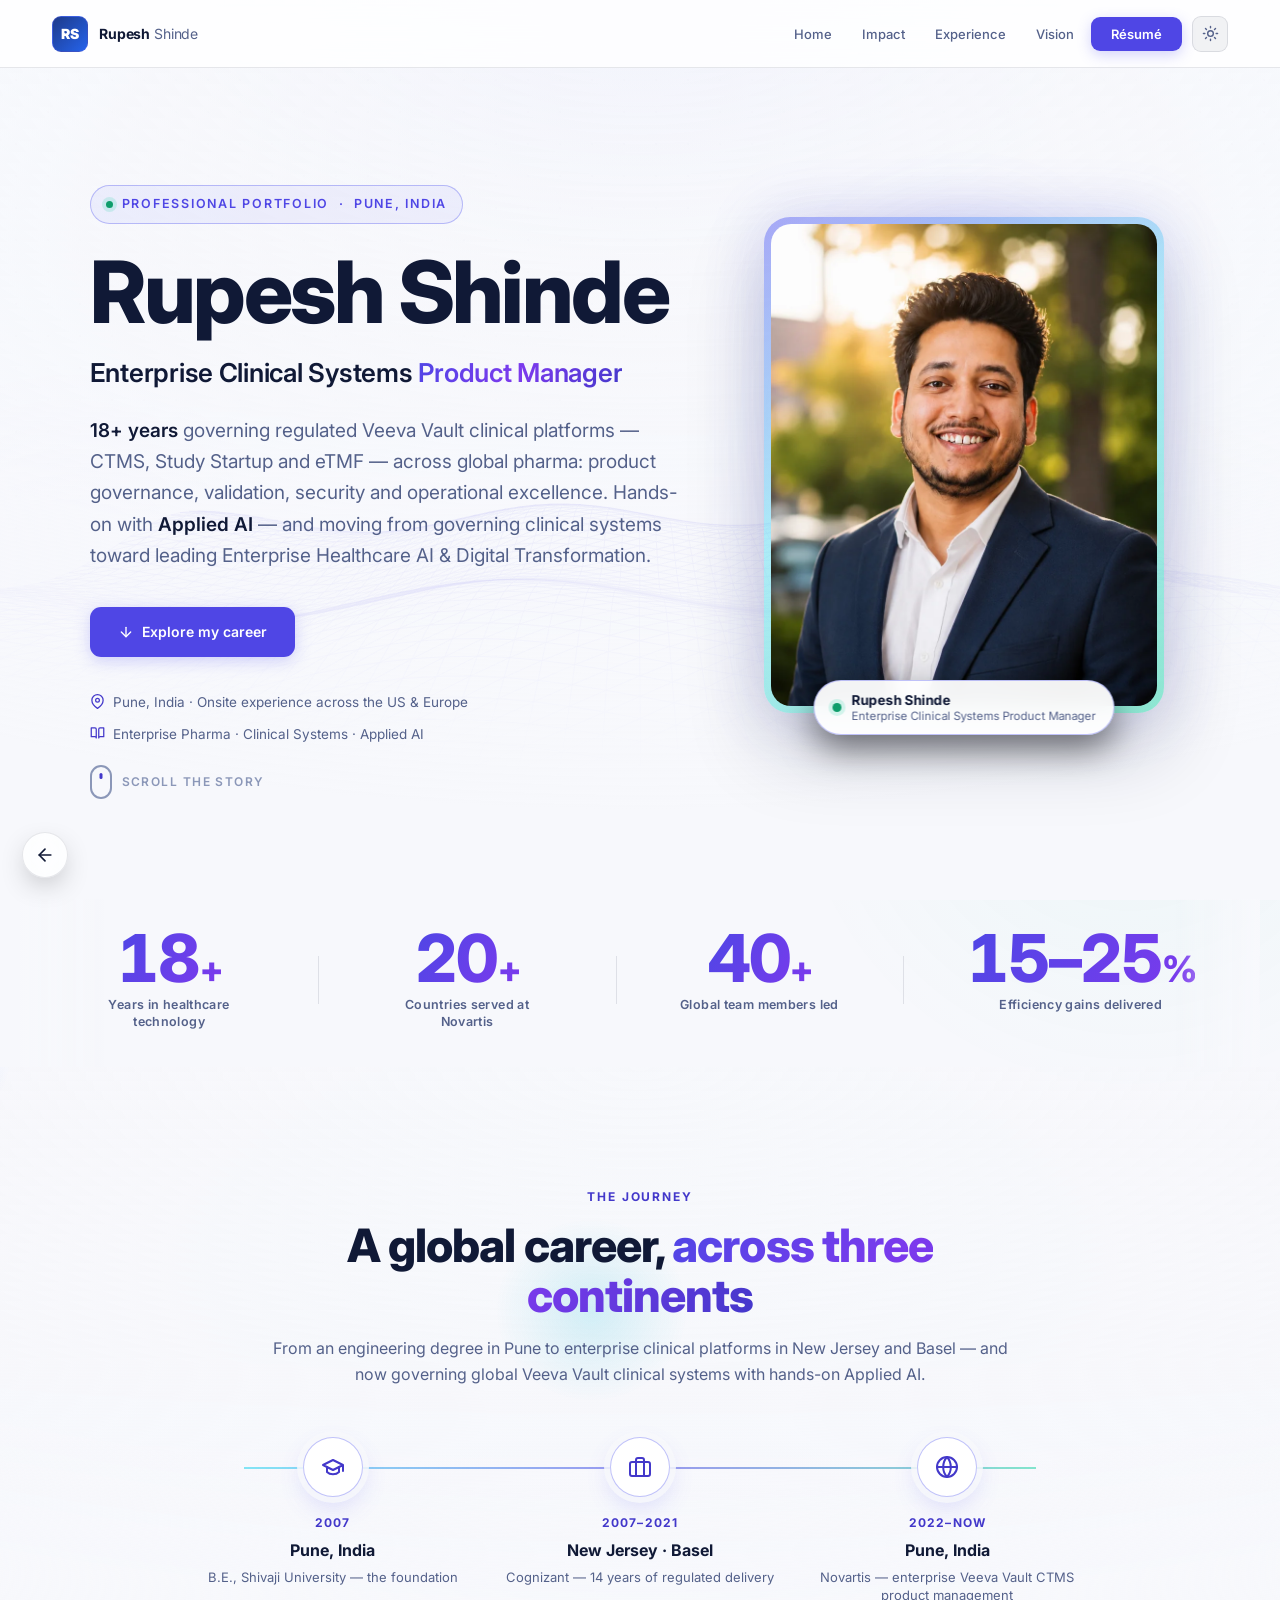
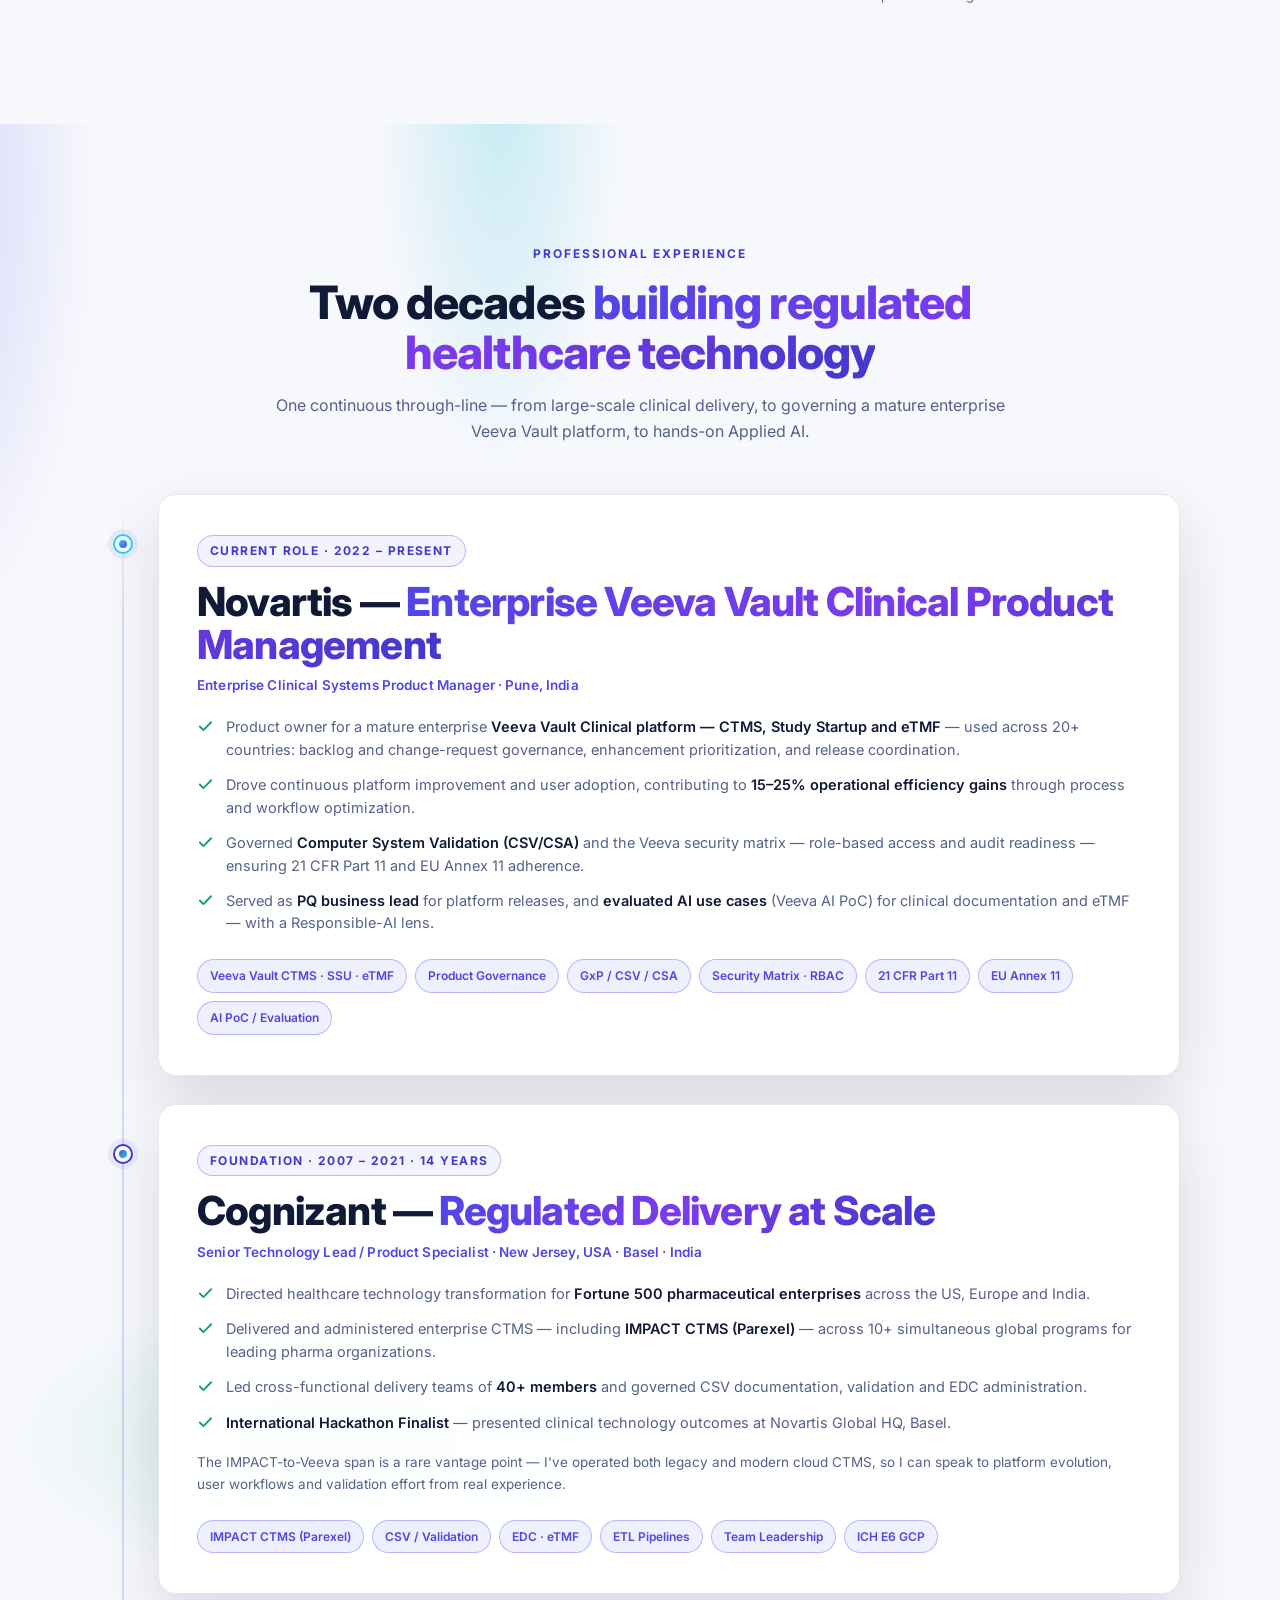
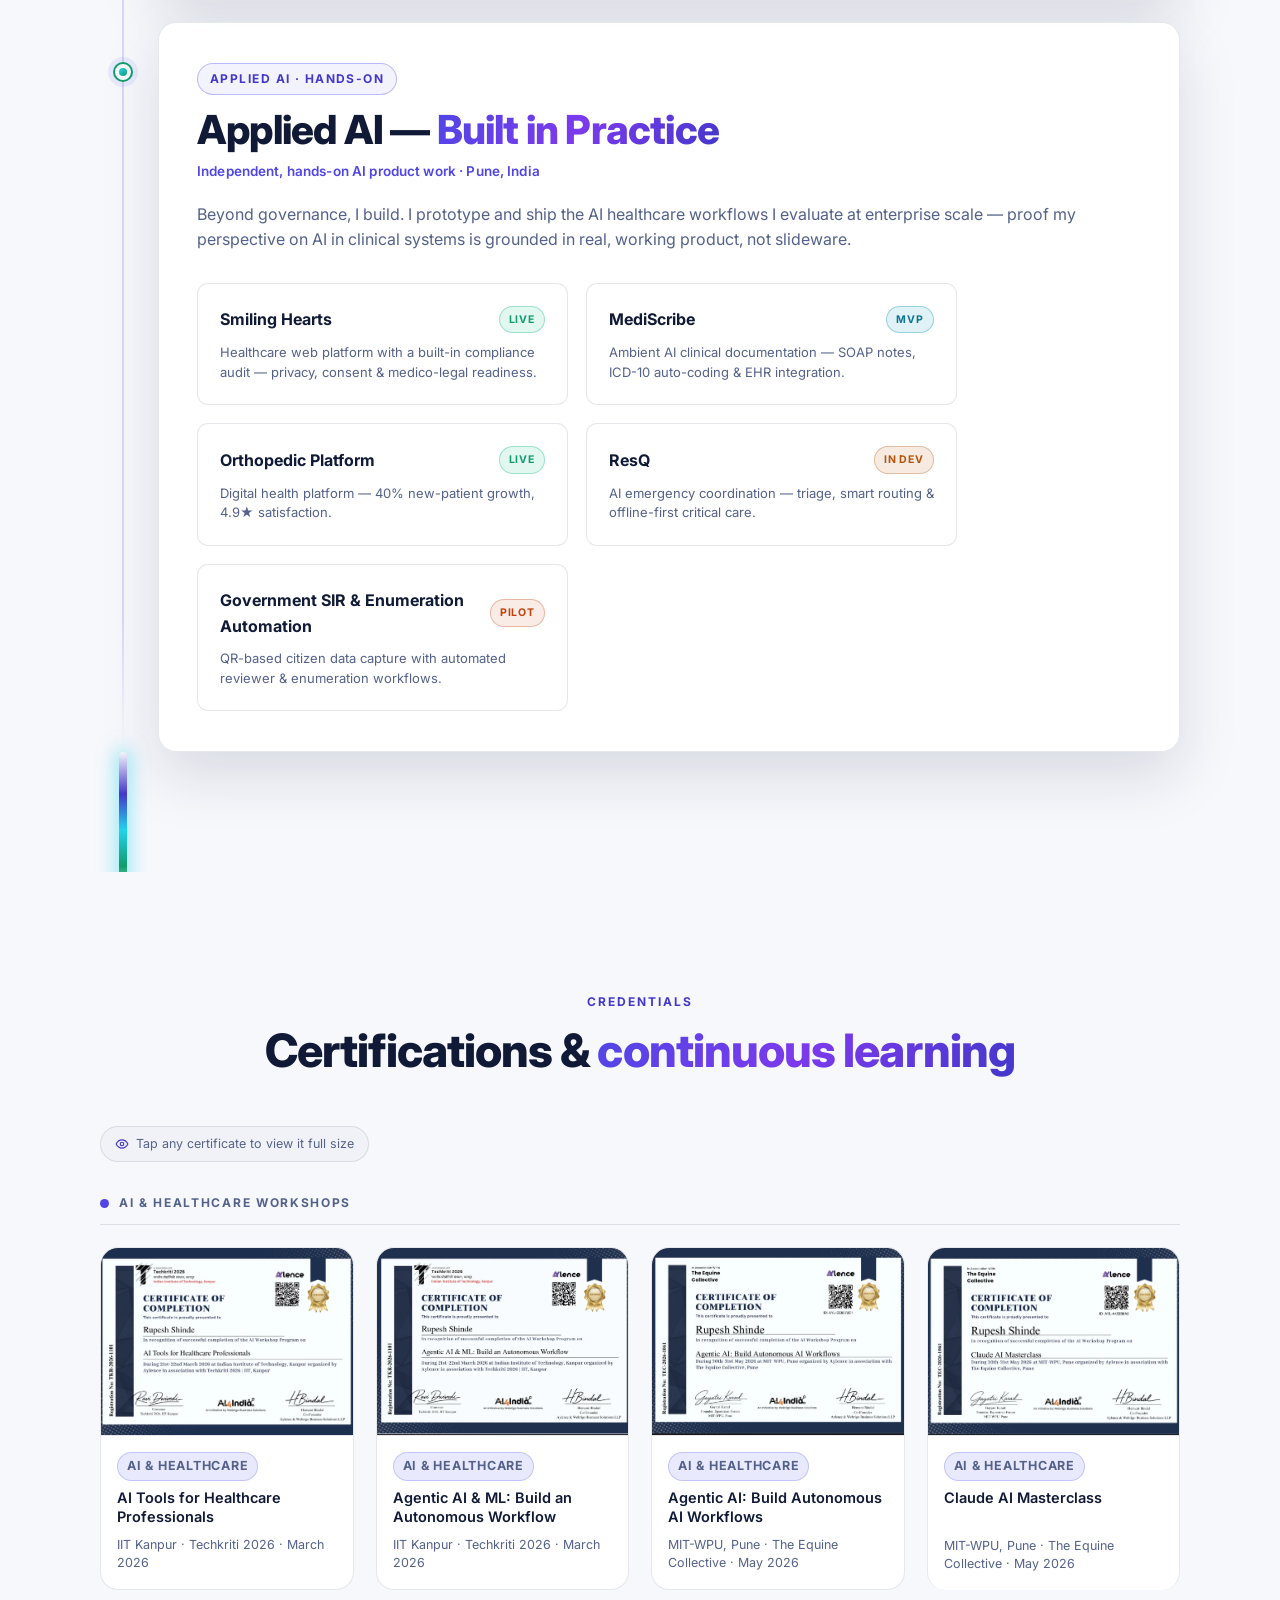
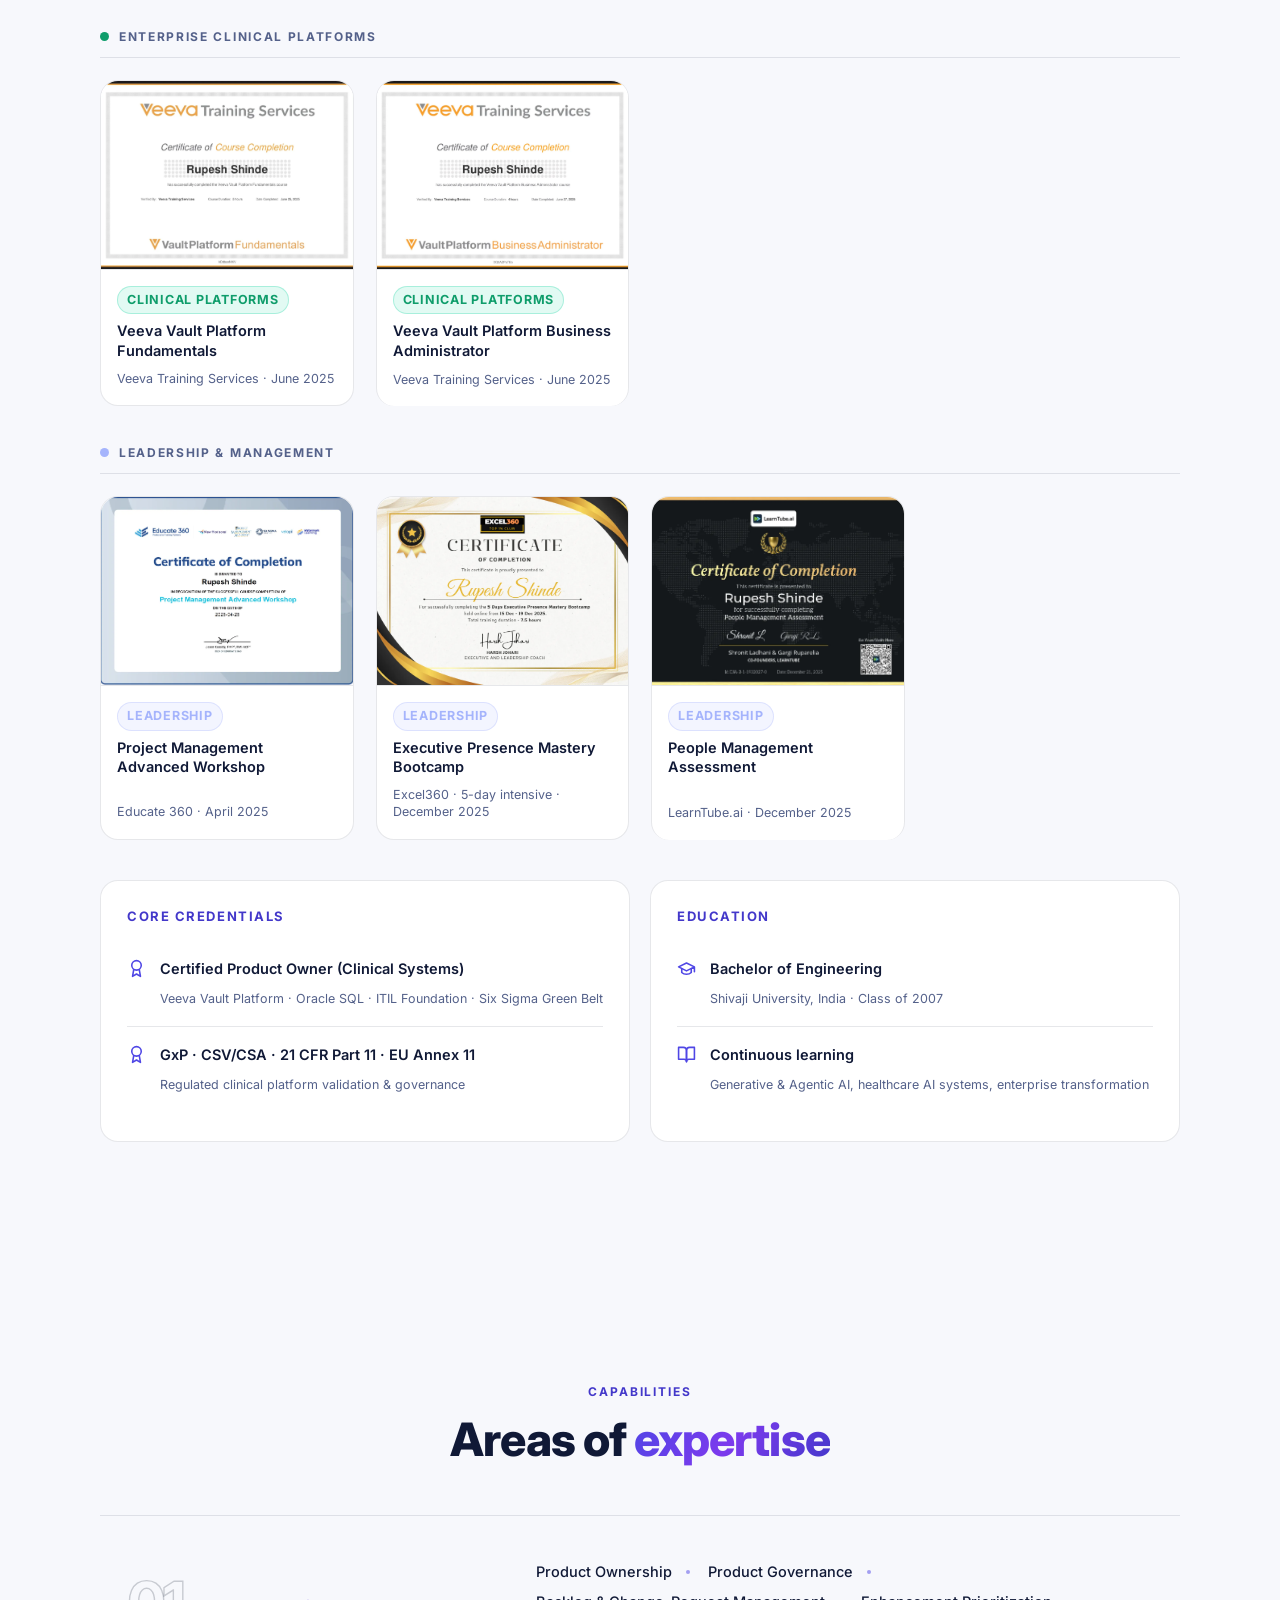
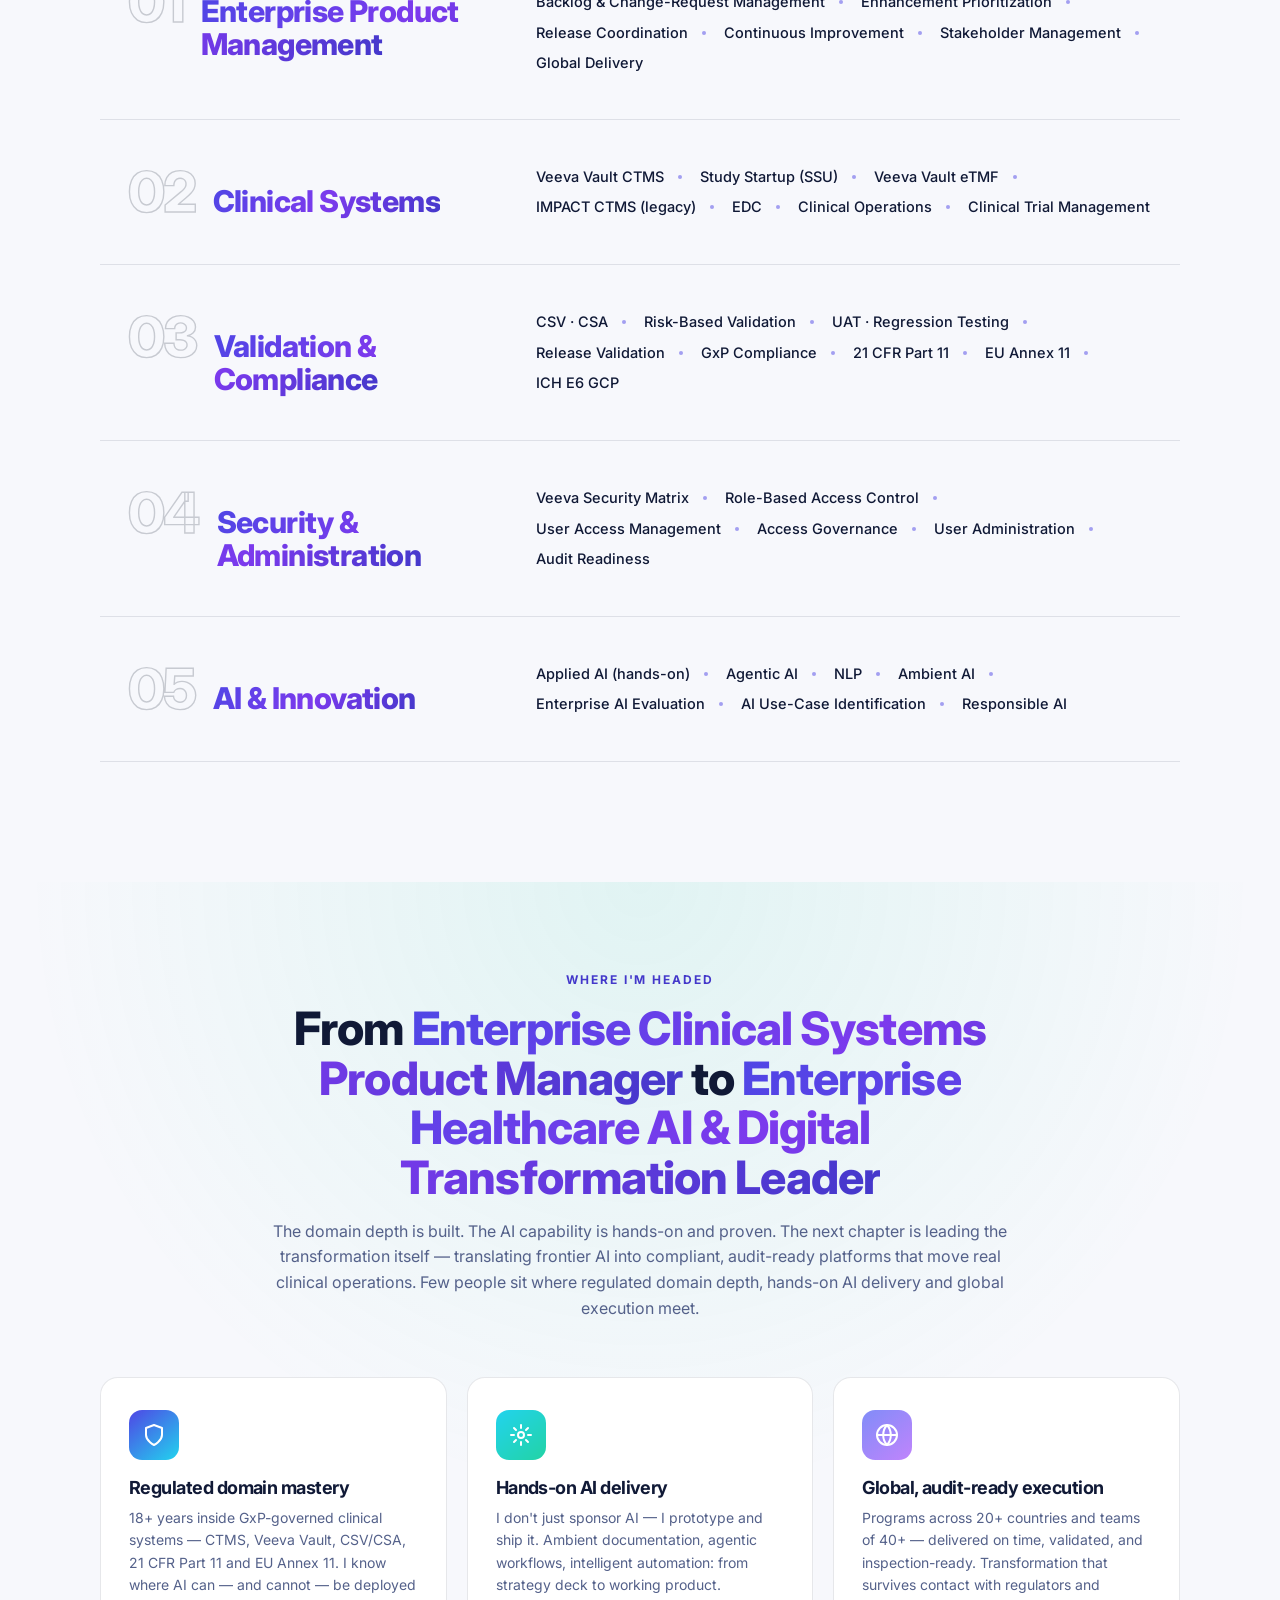
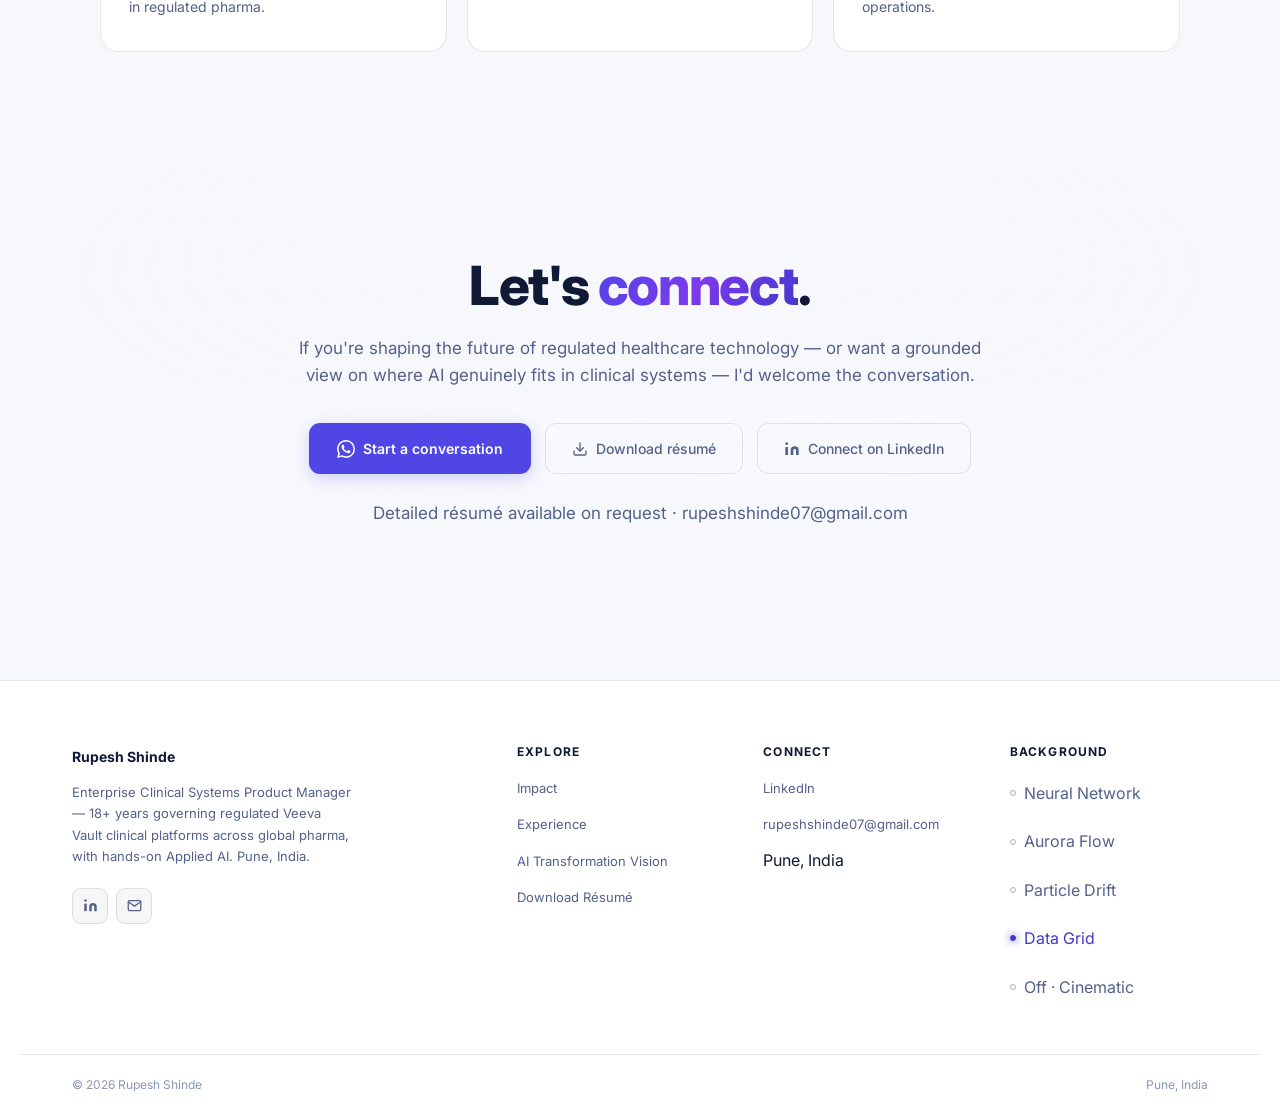
==== commit 5b807963: "Add Smiling Hearts + SIR projects to Applied AI, two-column layout - Add Smiling Hearts (healthcare " ====
--- a/portfolio.html
+++ b/portfolio.html
@@ -446,6 +446,13 @@
     .pf-proj-grid {
       display: grid; grid-template-columns: repeat(2, 1fr); gap: 18px;
       max-width: 760px; margin-top: 30px;
+      /* Fill column-by-column so each column is its own ordered list:
+         left column = first 3 items, right column = last 2 items. */
+      grid-template-rows: repeat(3, auto); grid-auto-flow: column; align-content: start;
+    }
+    @media (max-width: 540px) {
+      /* Stack to a single column on small screens (DOM order). */
+      .pf-proj-grid { grid-template-columns: 1fr; grid-template-rows: none; grid-auto-flow: row; }
     }
     .pf-proj {
       display: block; padding: 22px; border-radius: var(--radius-sm);
@@ -461,6 +468,7 @@
     .pf-status.mvp  { color: #22d3ee; background: rgba(34,211,238,.12); border: 1px solid rgba(34,211,238,.3); }
     .pf-status.dev  { color: #fbbf24; background: rgba(251,191,36,.12); border: 1px solid rgba(251,191,36,.3); }
     .pf-status.poc  { color: #c084fc; background: rgba(192,132,252,.12); border: 1px solid rgba(192,132,252,.3); }
+    .pf-status.pilot { color: #fb923c; background: rgba(251,146,60,.12); border: 1px solid rgba(251,146,60,.3); }
     .pf-proj-desc { font-size: 13px; line-height: 1.5; color: var(--muted); }
 
     /* ═══ EXPERTISE + CERTS ───────────────────────────────────── */
@@ -743,6 +751,7 @@
     :root[data-theme="light"] .pf-status.mvp  { color: #0e7490; background: rgba(8,145,178,.12);  border-color: rgba(8,145,178,.34); }
     :root[data-theme="light"] .pf-status.dev  { color: #b45309; background: rgba(180,83,9,.12);   border-color: rgba(180,83,9,.30); }
     :root[data-theme="light"] .pf-status.poc  { color: #7c3aed; background: rgba(124,58,237,.10); border-color: rgba(124,58,237,.30); }
+    :root[data-theme="light"] .pf-status.pilot { color: #c2410c; background: rgba(194,65,12,.10); border-color: rgba(194,65,12,.30); }
     /* Glass cards/badges get a touch more opacity + a soft lift on white */
     :root[data-theme="light"] .pf-card { box-shadow: 0 24px 60px rgba(16,25,54,.13); }
     :root[data-theme="light"] .pf-portrait-frame {
@@ -1020,6 +1029,20 @@
             working product, not slideware.
           </p>
           <div class="pf-proj-grid">
+            <!-- Left column (top → bottom) -->
+            <div class="pf-proj">
+              <div class="pf-proj-top"><span class="pf-proj-name">Smiling Hearts</span><span class="pf-status live">Live</span></div>
+              <p class="pf-proj-desc">Healthcare web platform with a built-in compliance audit — privacy, consent &amp; medico-legal readiness.</p>
+            </div>
+            <div class="pf-proj">
+              <div class="pf-proj-top"><span class="pf-proj-name">Orthopedic Platform</span><span class="pf-status live">Live</span></div>
+              <p class="pf-proj-desc">Digital health platform — 40% new-patient growth, 4.9★ satisfaction.</p>
+            </div>
+            <div class="pf-proj">
+              <div class="pf-proj-top"><span class="pf-proj-name">Government SIR &amp; Enumeration Automation</span><span class="pf-status pilot">Pilot</span></div>
+              <p class="pf-proj-desc">QR-based citizen data capture with automated reviewer &amp; enumeration workflows.</p>
+            </div>
+            <!-- Right column (top → bottom) -->
             <div class="pf-proj">
               <div class="pf-proj-top"><span class="pf-proj-name">MediScribe</span><span class="pf-status mvp">MVP</span></div>
               <p class="pf-proj-desc">Ambient AI clinical documentation — SOAP notes, ICD-10 auto-coding &amp; EHR integration.</p>
@@ -1027,14 +1050,6 @@
             <div class="pf-proj">
               <div class="pf-proj-top"><span class="pf-proj-name">ResQ</span><span class="pf-status dev">In Dev</span></div>
               <p class="pf-proj-desc">AI emergency coordination — triage, smart routing &amp; offline-first critical care.</p>
-            </div>
-            <div class="pf-proj">
-              <div class="pf-proj-top"><span class="pf-proj-name">Orthopedic Platform</span><span class="pf-status live">Live</span></div>
-              <p class="pf-proj-desc">Digital health platform — 40% new-patient growth, 4.9★ satisfaction.</p>
-            </div>
-            <div class="pf-proj">
-              <div class="pf-proj-top"><span class="pf-proj-name">Citizen Data Automation</span><span class="pf-status poc">POC</span></div>
-              <p class="pf-proj-desc">QR-based citizen data capture with automated reviewer workflows.</p>
             </div>
           </div>
         </div>
@@ -1417,7 +1432,8 @@
       <li><strong>MediScribe</strong> — ambient AI clinical documentation: SOAP-note generation, ICD-10 auto-coding and EHR integration (MVP).</li>
       <li><strong>ResQ</strong> — AI emergency coordination: triage, smart routing and offline-first critical care (in development).</li>
       <li><strong>Digital health platform</strong> — built with agentic AI (LangChain, Python, OpenAI API); 40% new-patient growth, 4.9★ satisfaction (live).</li>
-      <li><strong>Citizen data automation</strong> — QR-based capture with automated reviewer workflows (proof of concept).</li>
+      <li><strong>Smiling Hearts</strong> — healthcare web platform with a built-in compliance audit (privacy, consent and medico-legal readiness) (live).</li>
+      <li><strong>Government SIR &amp; Enumeration Automation</strong> — QR-based citizen data capture with automated reviewer and enumeration workflows (pilot).</li>
     </ul>
   </section>
 
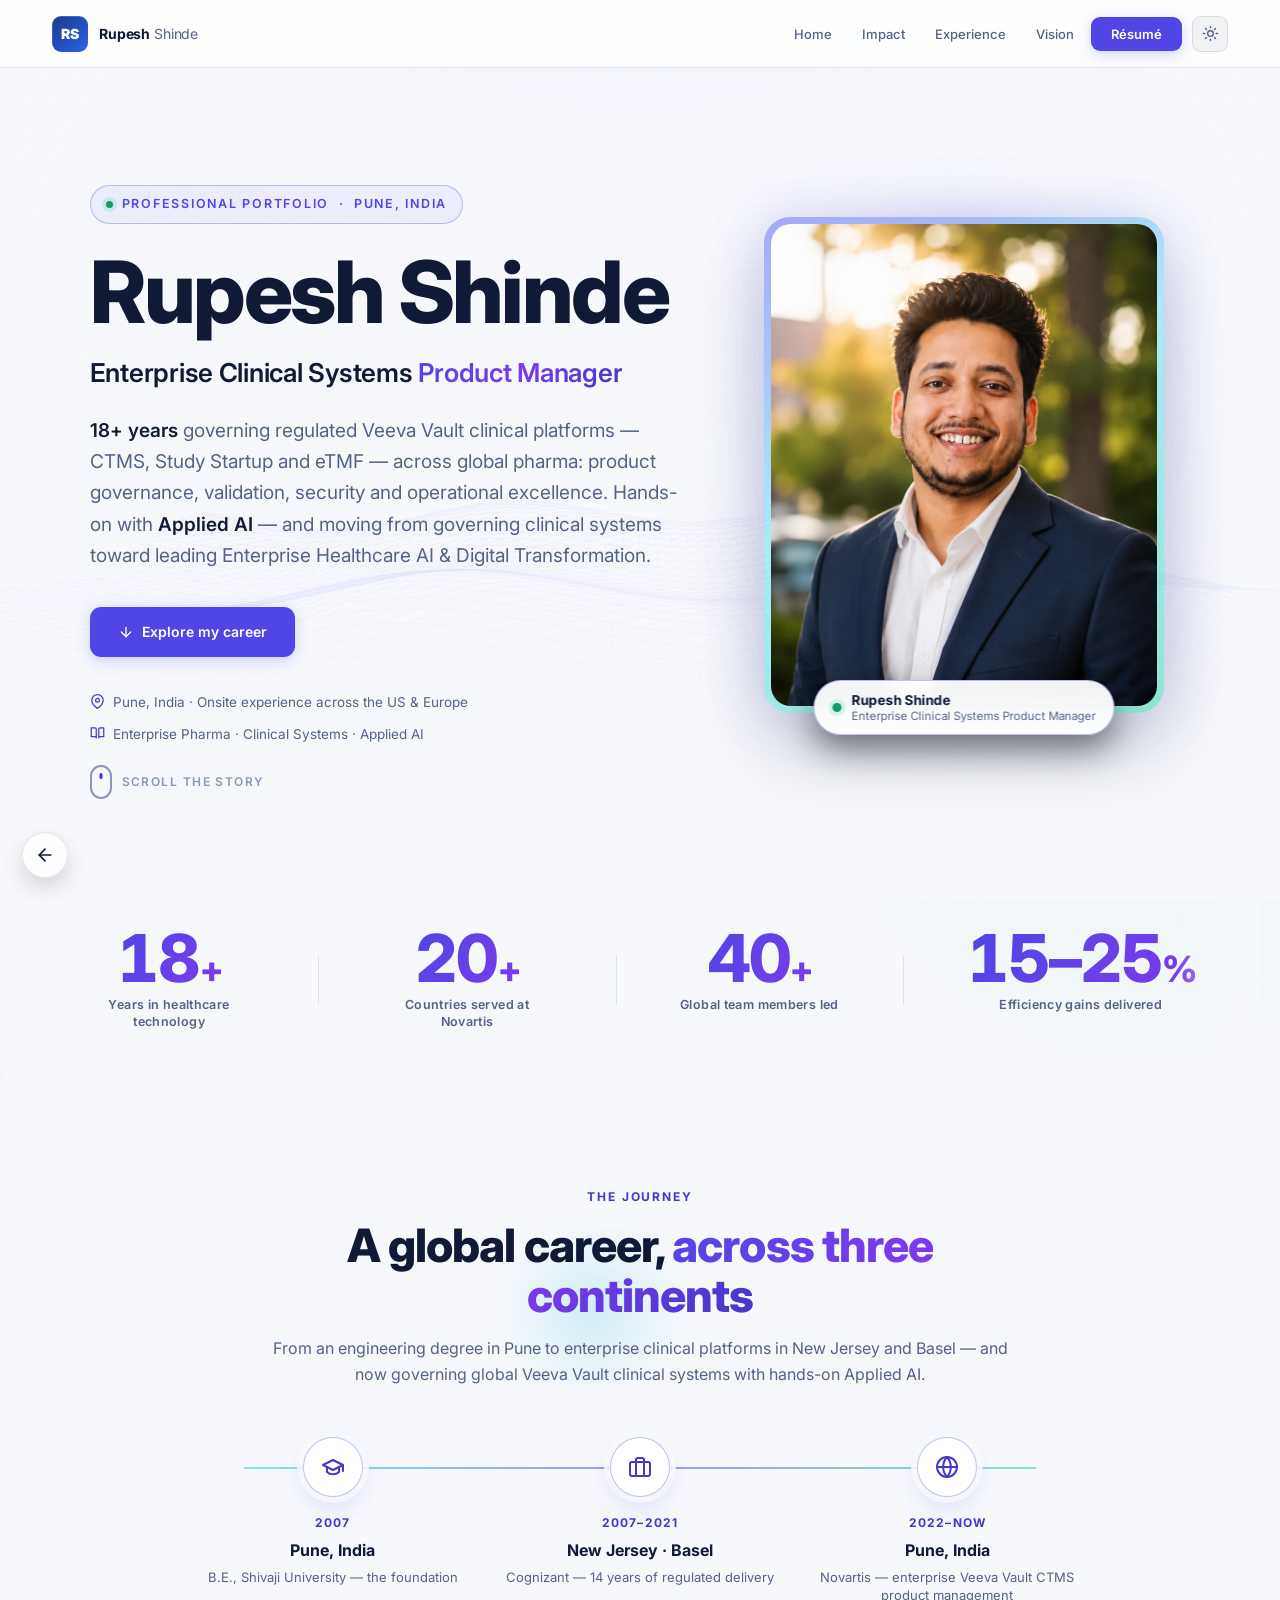
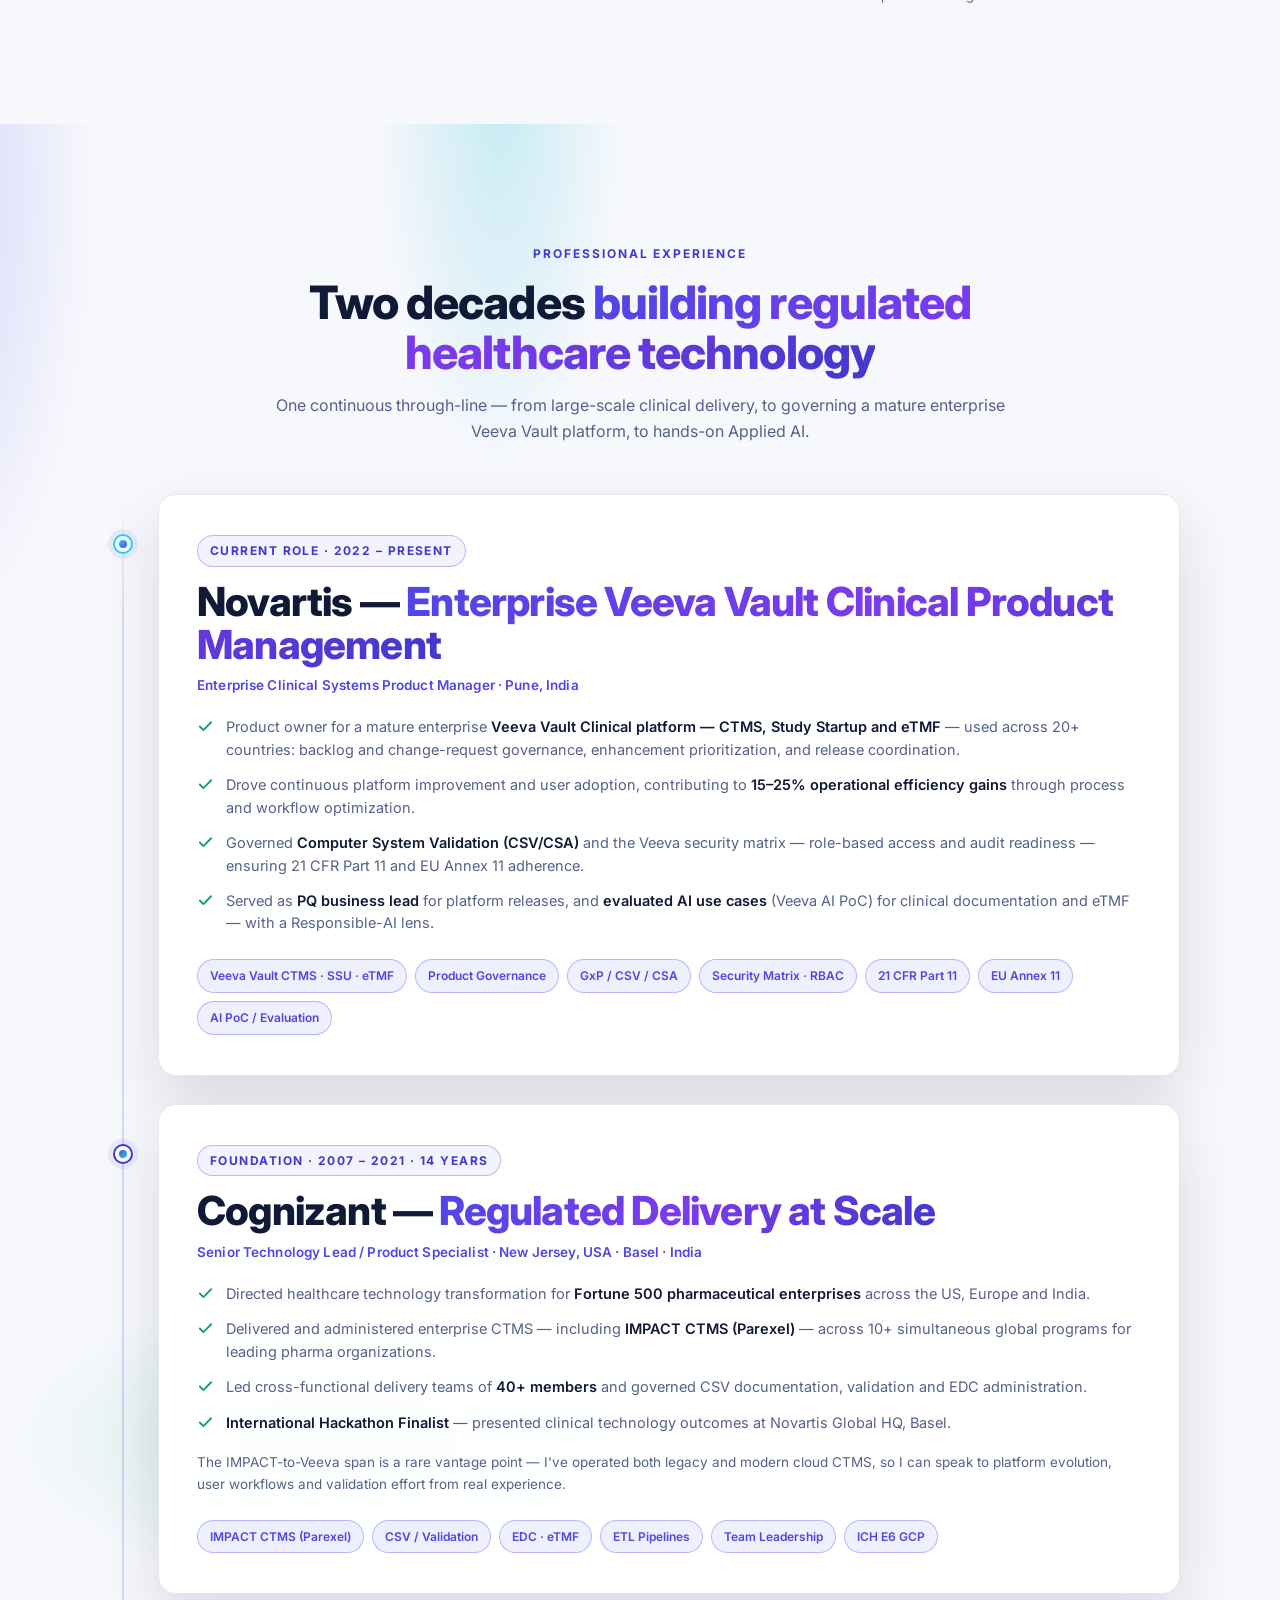
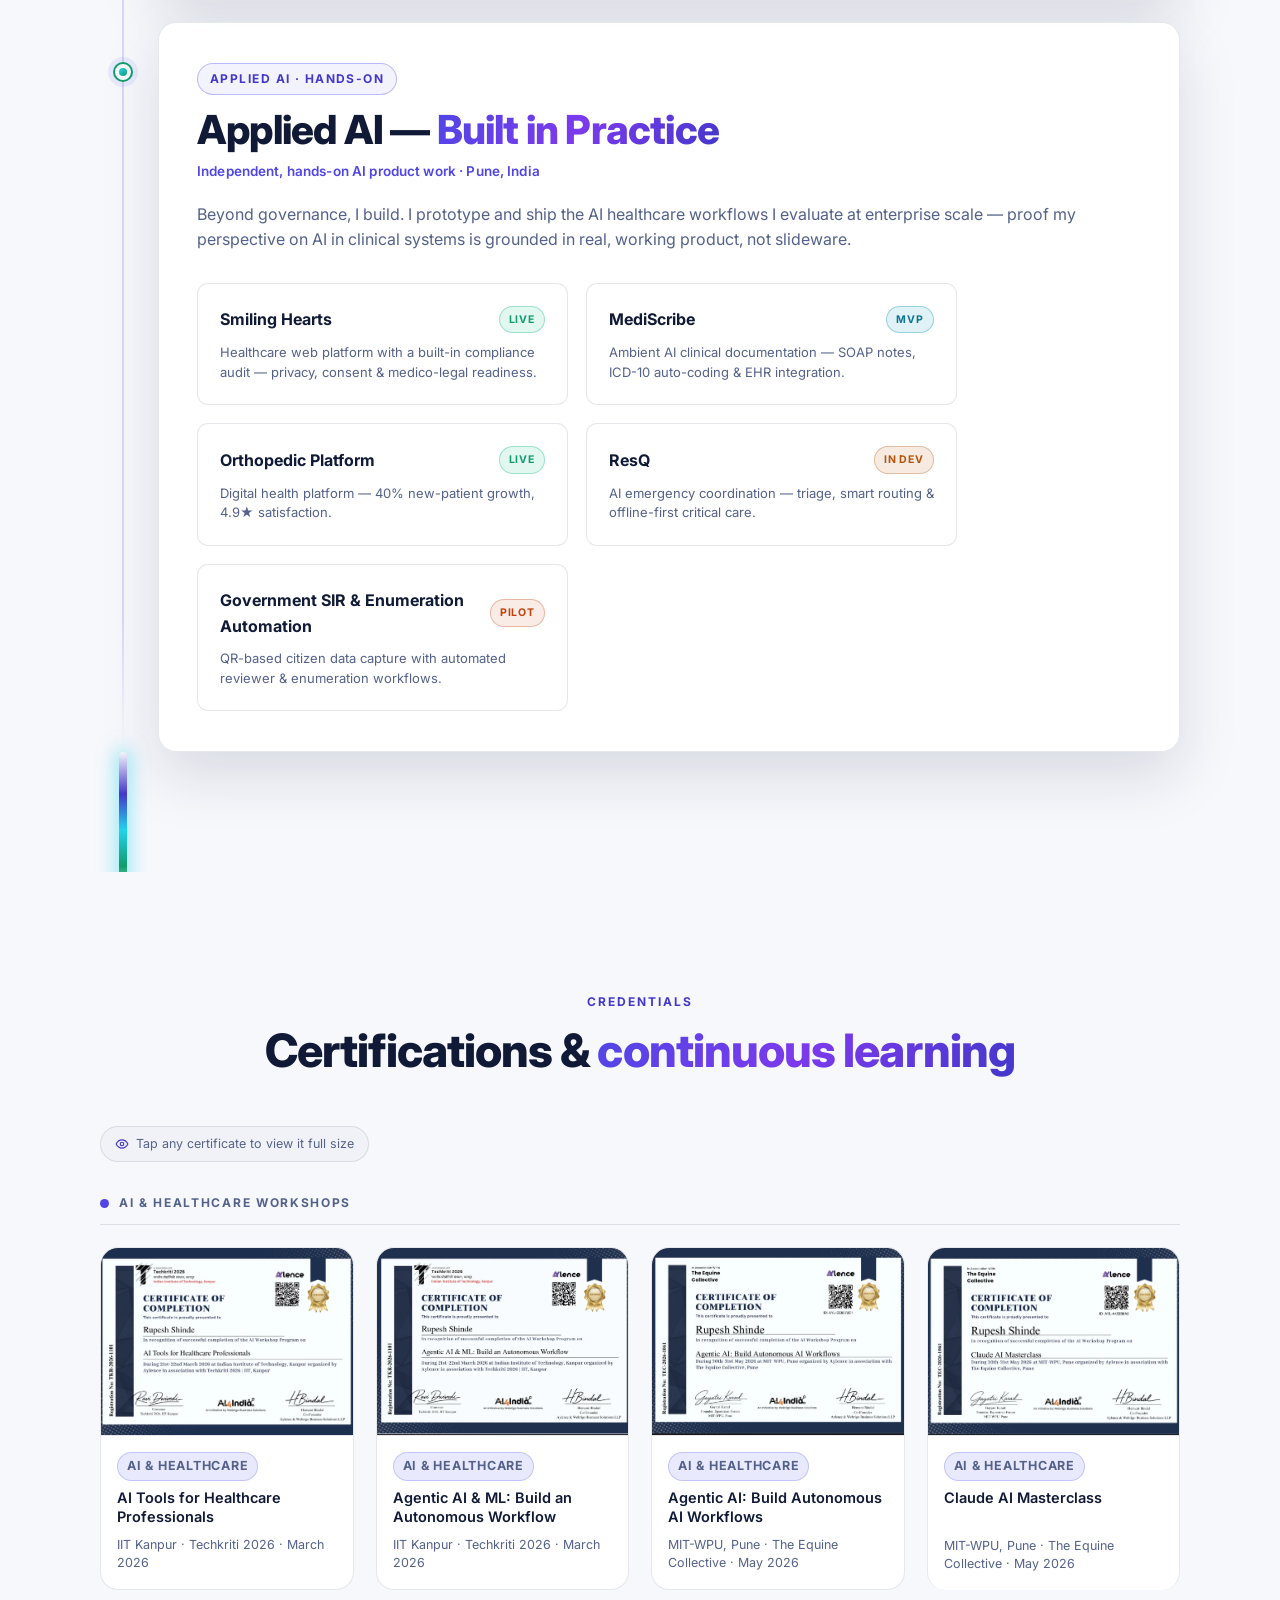
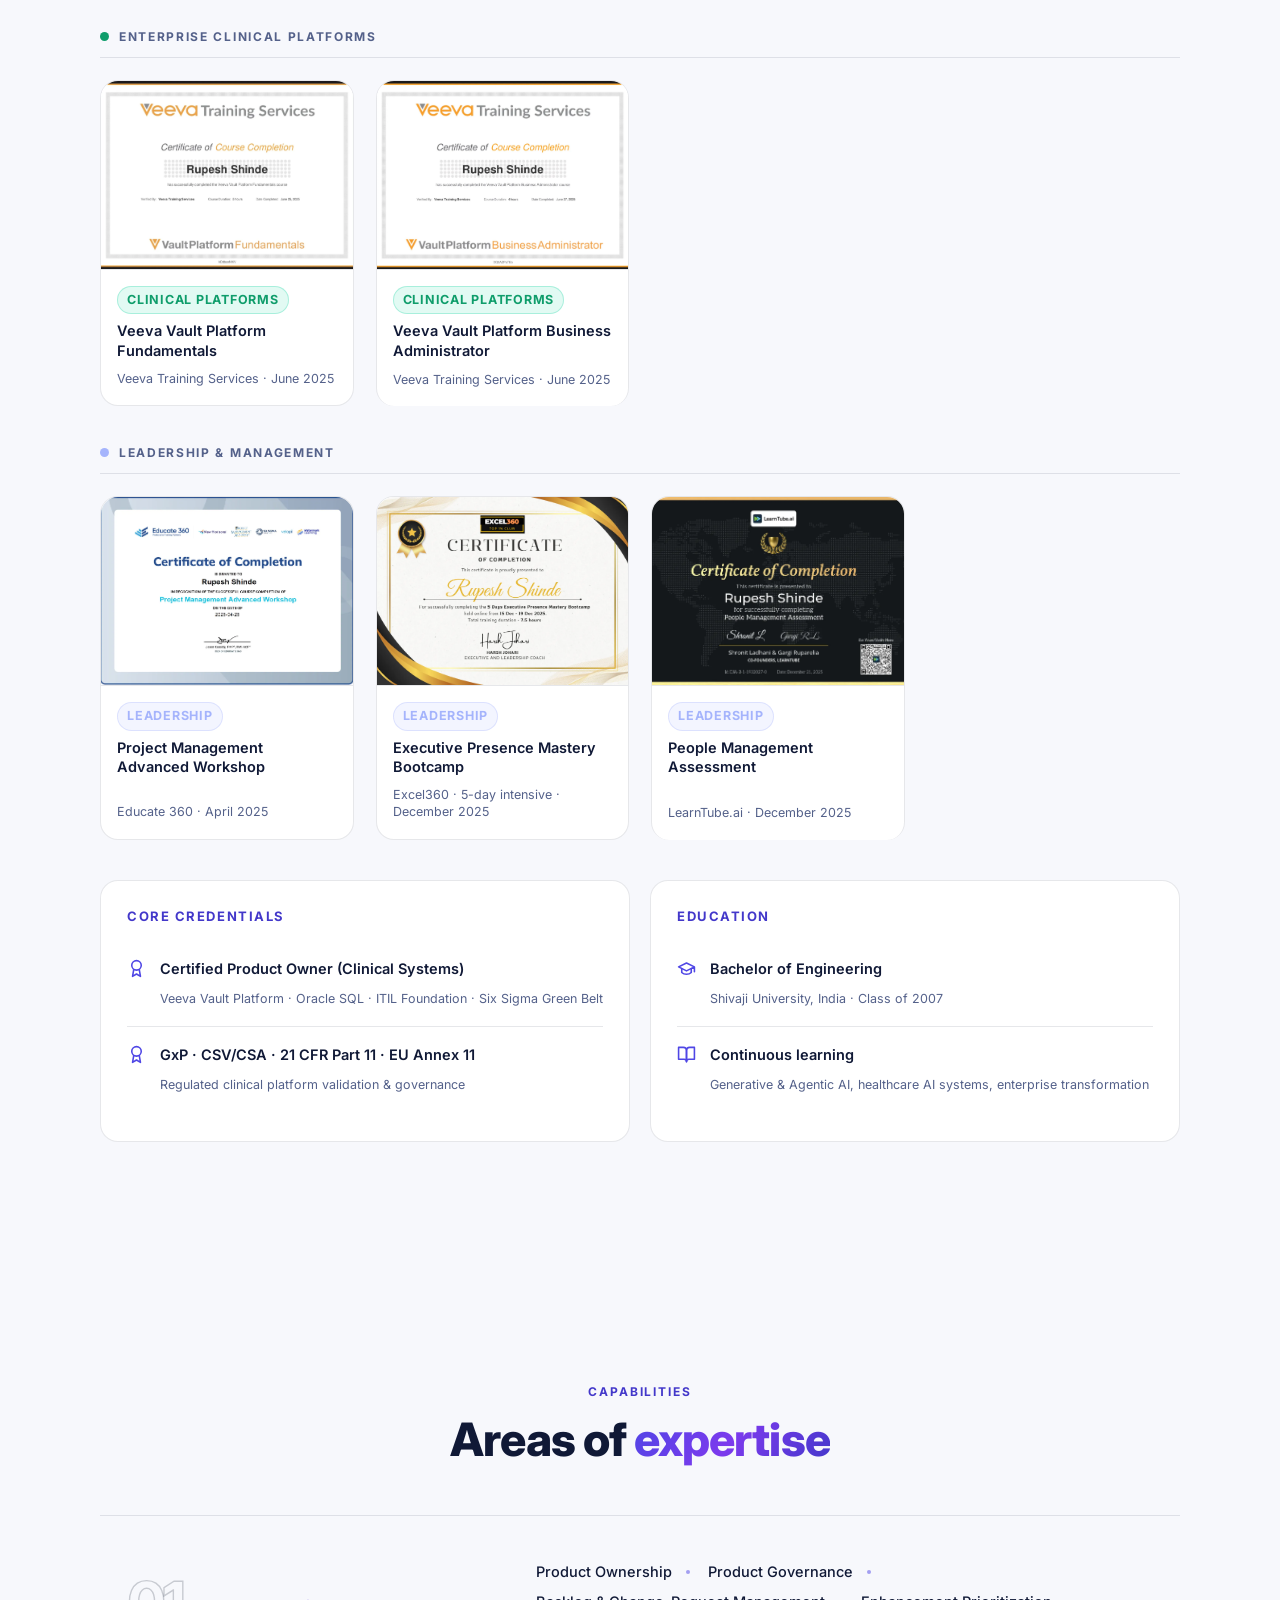
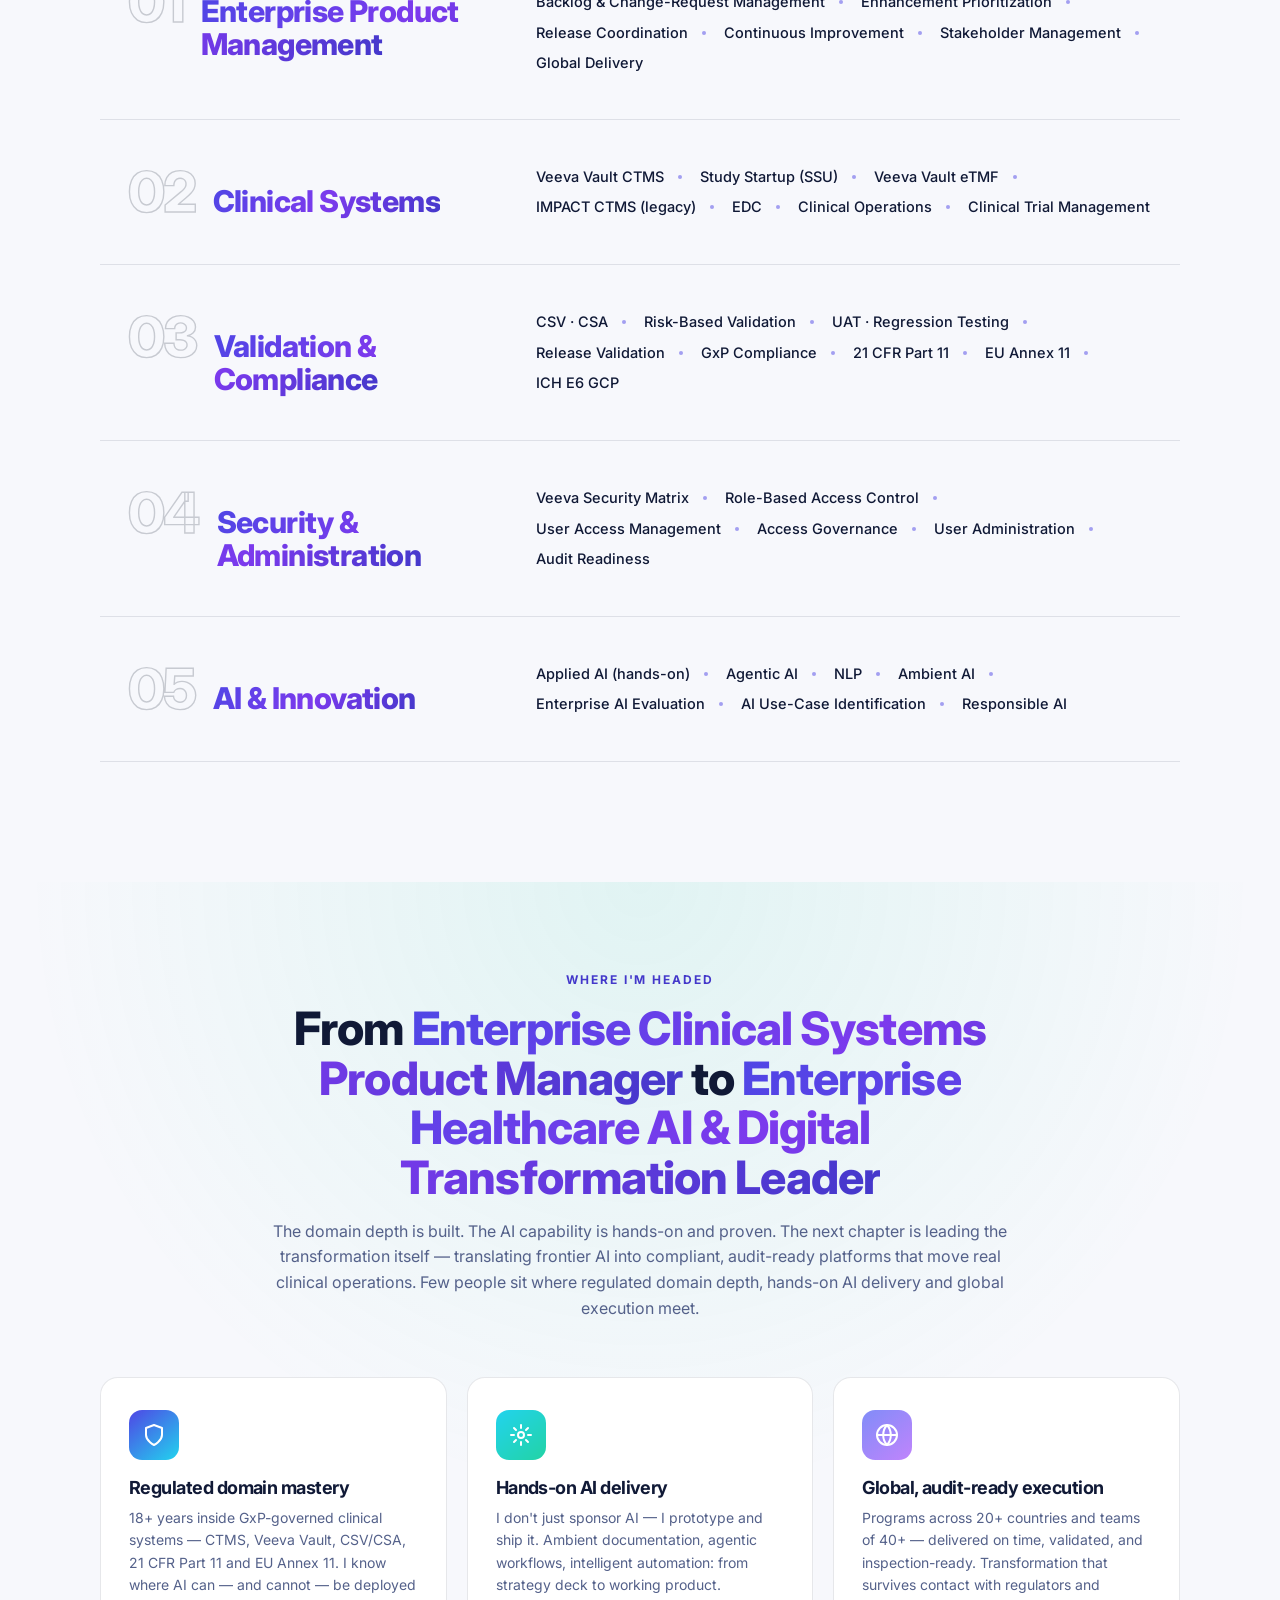
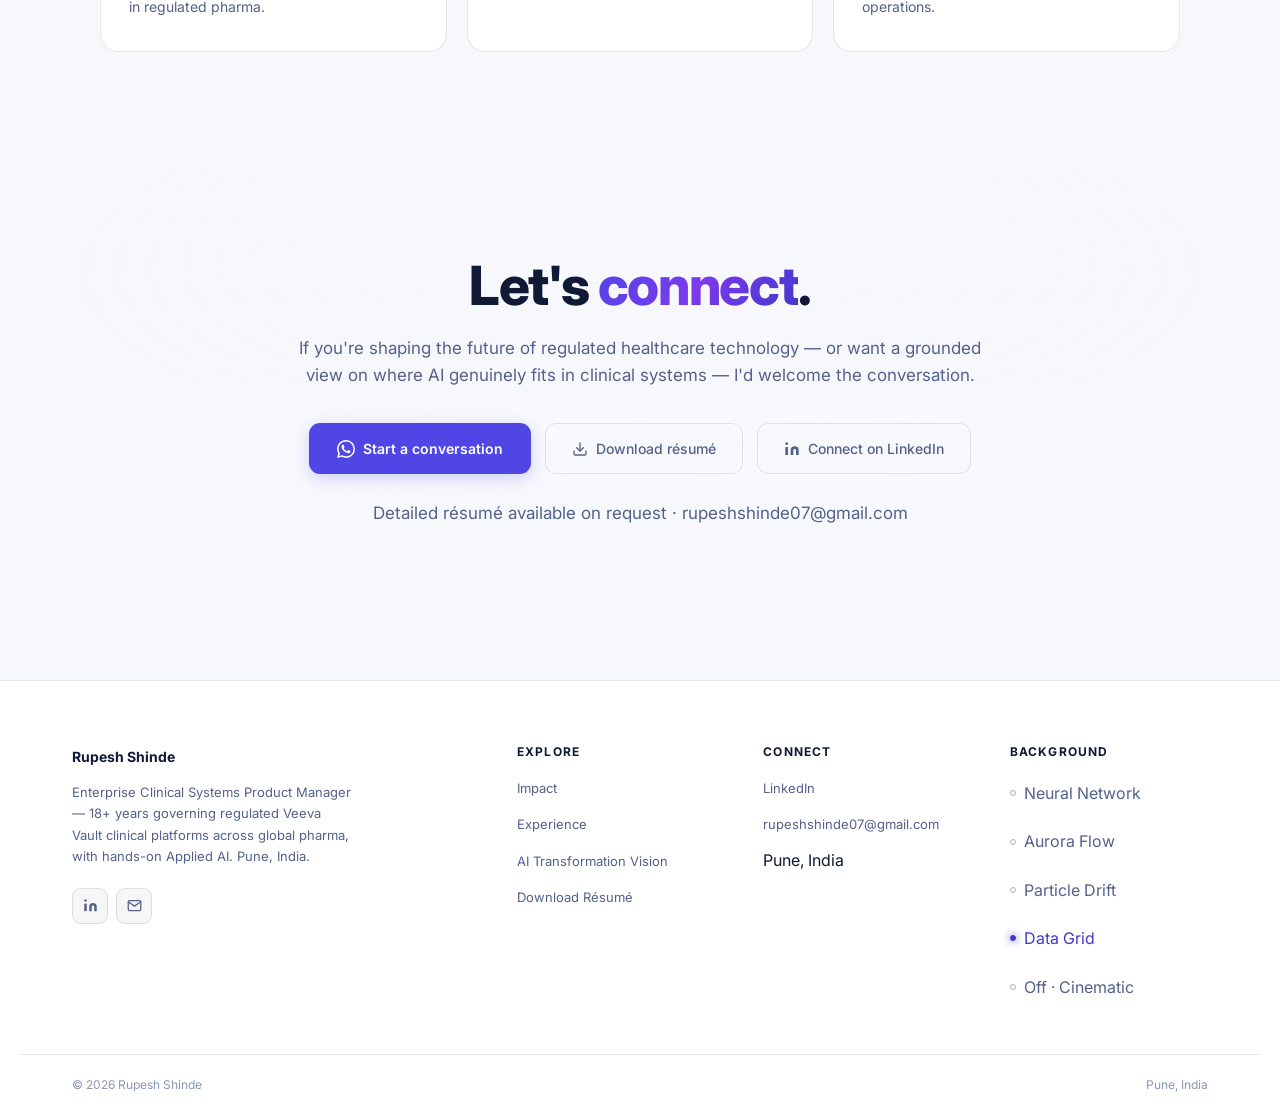
==== commit e58640ab: "Add SEO + social/indexing: OG card, favicons, schema, robots, sitemap - Branded 1200x630 Open Graph " ====
--- a/portfolio.html
+++ b/portfolio.html
@@ -6,6 +6,77 @@
   <meta name="description" content="Rupesh Shinde — Enterprise Clinical Systems Product Manager. 18+ years governing regulated Veeva Vault clinical platforms (CTMS, Study Startup, eTMF) across global pharma — product governance, validation, security and operational excellence, with hands-on Applied AI. Pune, India." />
   <meta name="author" content="Rupesh Shinde" />
   <title>Rupesh Shinde — Enterprise Clinical Systems Product Manager</title>
+
+  <link rel="canonical" href="https://www.rupeshshinde.in/" />
+  <meta name="robots" content="index, follow, max-image-preview:large" />
+  <meta name="theme-color" content="#070b14" />
+  <meta name="keywords" content="Rupesh Shinde, Enterprise Clinical Systems Product Manager, Veeva Vault CTMS, Study Startup, eTMF, CSV, CSA, GxP, 21 CFR Part 11, EU Annex 11, clinical systems product management, pharma product manager, Pune" />
+
+  <!-- Favicons -->
+  <link rel="icon" href="/favicon.ico" sizes="any" />
+  <link rel="icon" href="/favicon.svg" type="image/svg+xml" />
+  <link rel="icon" href="/favicon-32.png" type="image/png" sizes="32x32" />
+  <link rel="icon" href="/favicon-16.png" type="image/png" sizes="16x16" />
+  <link rel="apple-touch-icon" href="/apple-touch-icon.png" />
+
+  <!-- Open Graph -->
+  <meta property="og:type" content="profile" />
+  <meta property="og:site_name" content="Rupesh Shinde" />
+  <meta property="og:title" content="Rupesh Shinde — Enterprise Clinical Systems Product Manager" />
+  <meta property="og:description" content="18+ years governing regulated Veeva Vault clinical platforms (CTMS, Study Startup, eTMF) across global pharma — product governance, validation, security and operational excellence, with hands-on Applied AI." />
+  <meta property="og:url" content="https://www.rupeshshinde.in/" />
+  <meta property="og:image" content="https://www.rupeshshinde.in/Images/og-cover.png" />
+  <meta property="og:image:width" content="1200" />
+  <meta property="og:image:height" content="630" />
+  <meta property="og:image:alt" content="Rupesh Shinde — Enterprise Clinical Systems Product Manager" />
+  <meta property="og:locale" content="en_US" />
+  <meta property="profile:first_name" content="Rupesh" />
+  <meta property="profile:last_name" content="Shinde" />
+
+  <!-- Twitter -->
+  <meta name="twitter:card" content="summary_large_image" />
+  <meta name="twitter:title" content="Rupesh Shinde — Enterprise Clinical Systems Product Manager" />
+  <meta name="twitter:description" content="18+ years governing regulated Veeva Vault clinical platforms across global pharma, with hands-on Applied AI. Pune, India." />
+  <meta name="twitter:image" content="https://www.rupeshshinde.in/Images/og-cover.png" />
+
+  <!-- Structured data: Person -->
+  <script type="application/ld+json">
+  {
+    "@context": "https://schema.org",
+    "@type": "Person",
+    "name": "Rupesh Shinde",
+    "jobTitle": "Enterprise Clinical Systems Product Manager",
+    "url": "https://www.rupeshshinde.in/",
+    "image": "https://www.rupeshshinde.in/Images/og-cover.png",
+    "email": "mailto:rupeshshinde07@gmail.com",
+    "description": "Enterprise Clinical Systems Product Manager with 18+ years governing regulated Veeva Vault clinical platforms (CTMS, Study Startup, eTMF) across global pharma — product governance, validation, security and operational excellence, with hands-on Applied AI.",
+    "sameAs": [
+      "https://www.linkedin.com/in/rupesh-shinde-r0102037s"
+    ],
+    "address": {
+      "@type": "PostalAddress",
+      "addressLocality": "Pune",
+      "addressRegion": "Maharashtra",
+      "addressCountry": "IN"
+    },
+    "alumniOf": {
+      "@type": "CollegeOrUniversity",
+      "name": "Shivaji University"
+    },
+    "knowsAbout": [
+      "Veeva Vault CTMS",
+      "Veeva Vault Study Startup",
+      "Veeva Vault eTMF",
+      "Clinical Systems Product Management",
+      "Computer System Validation (CSV/CSA)",
+      "GxP Compliance",
+      "21 CFR Part 11",
+      "EU Annex 11",
+      "Product Governance",
+      "Applied AI in Healthcare"
+    ]
+  }
+  </script>
 
   <link href="https://fonts.googleapis.com/css2?family=Inter:wght@300;400;500;600;700;800;900&display=swap" rel="stylesheet" />
   <link rel="stylesheet" href="css/style.css" />
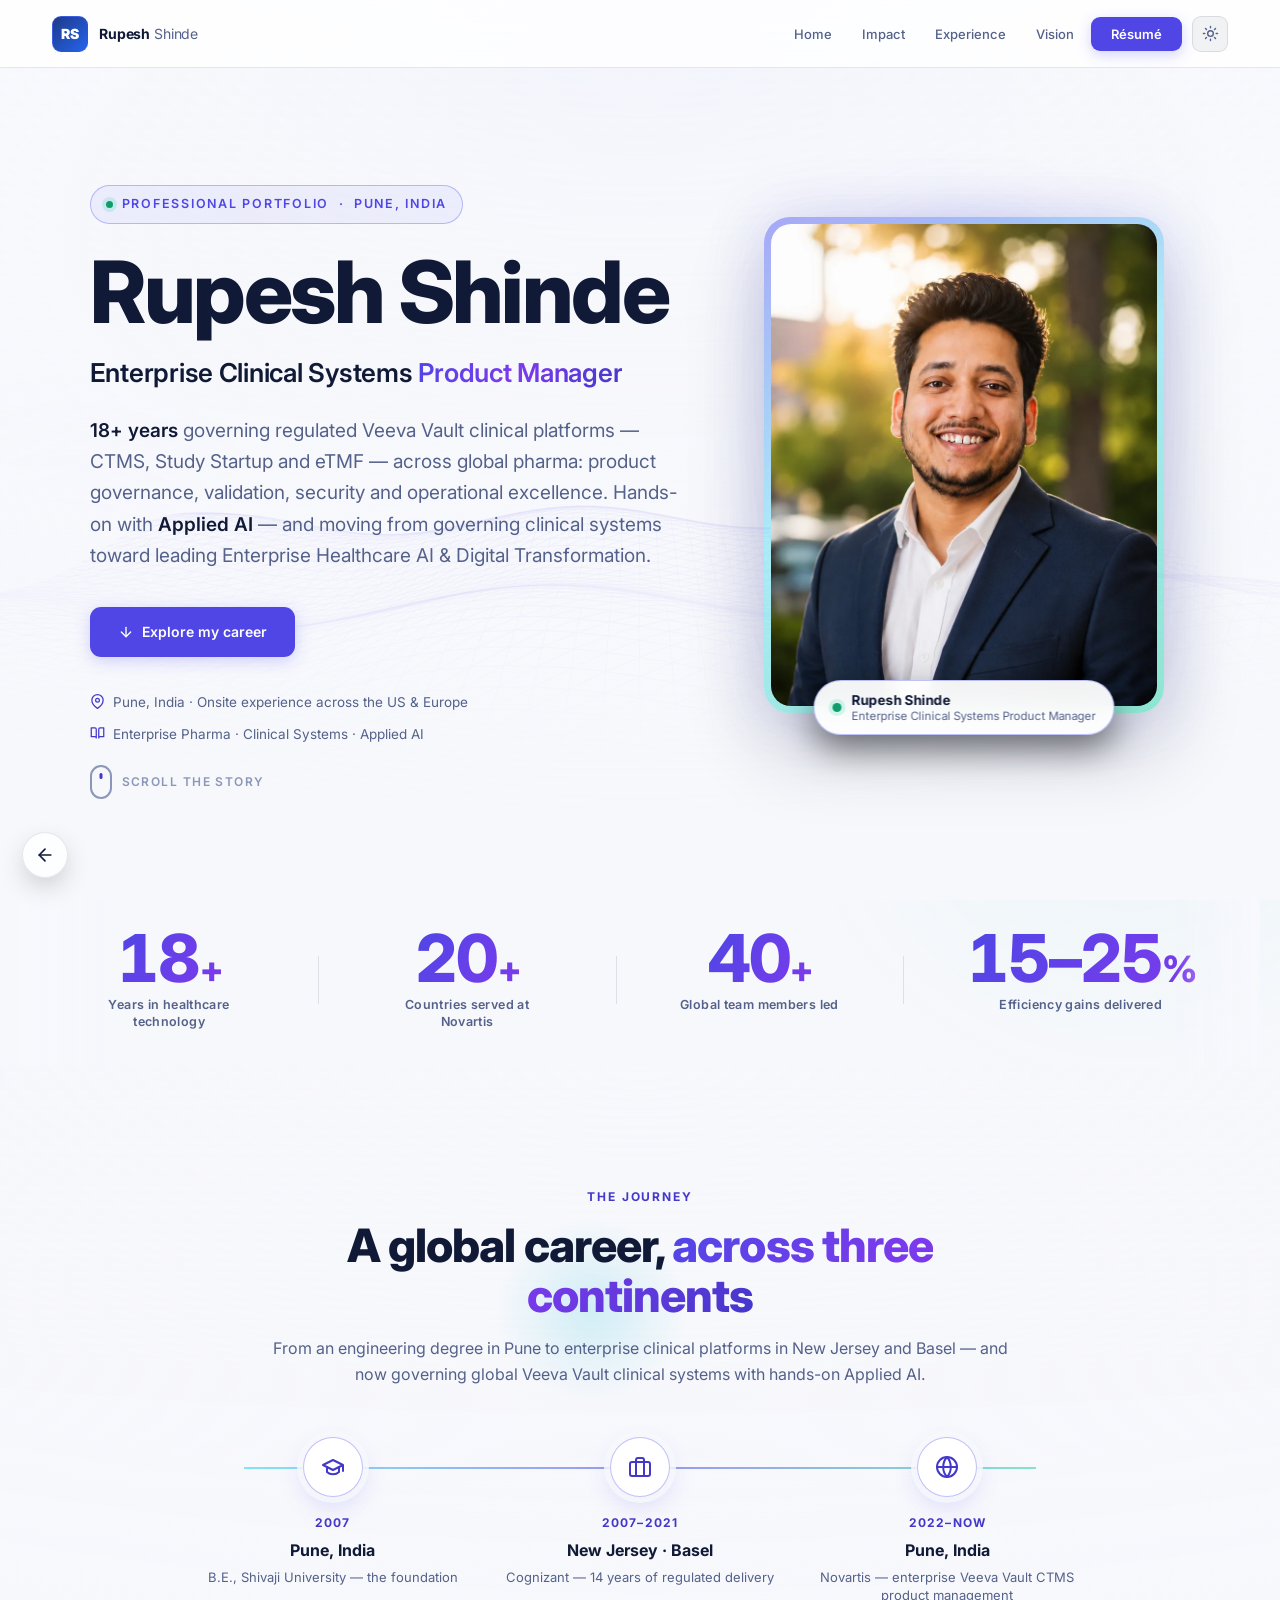
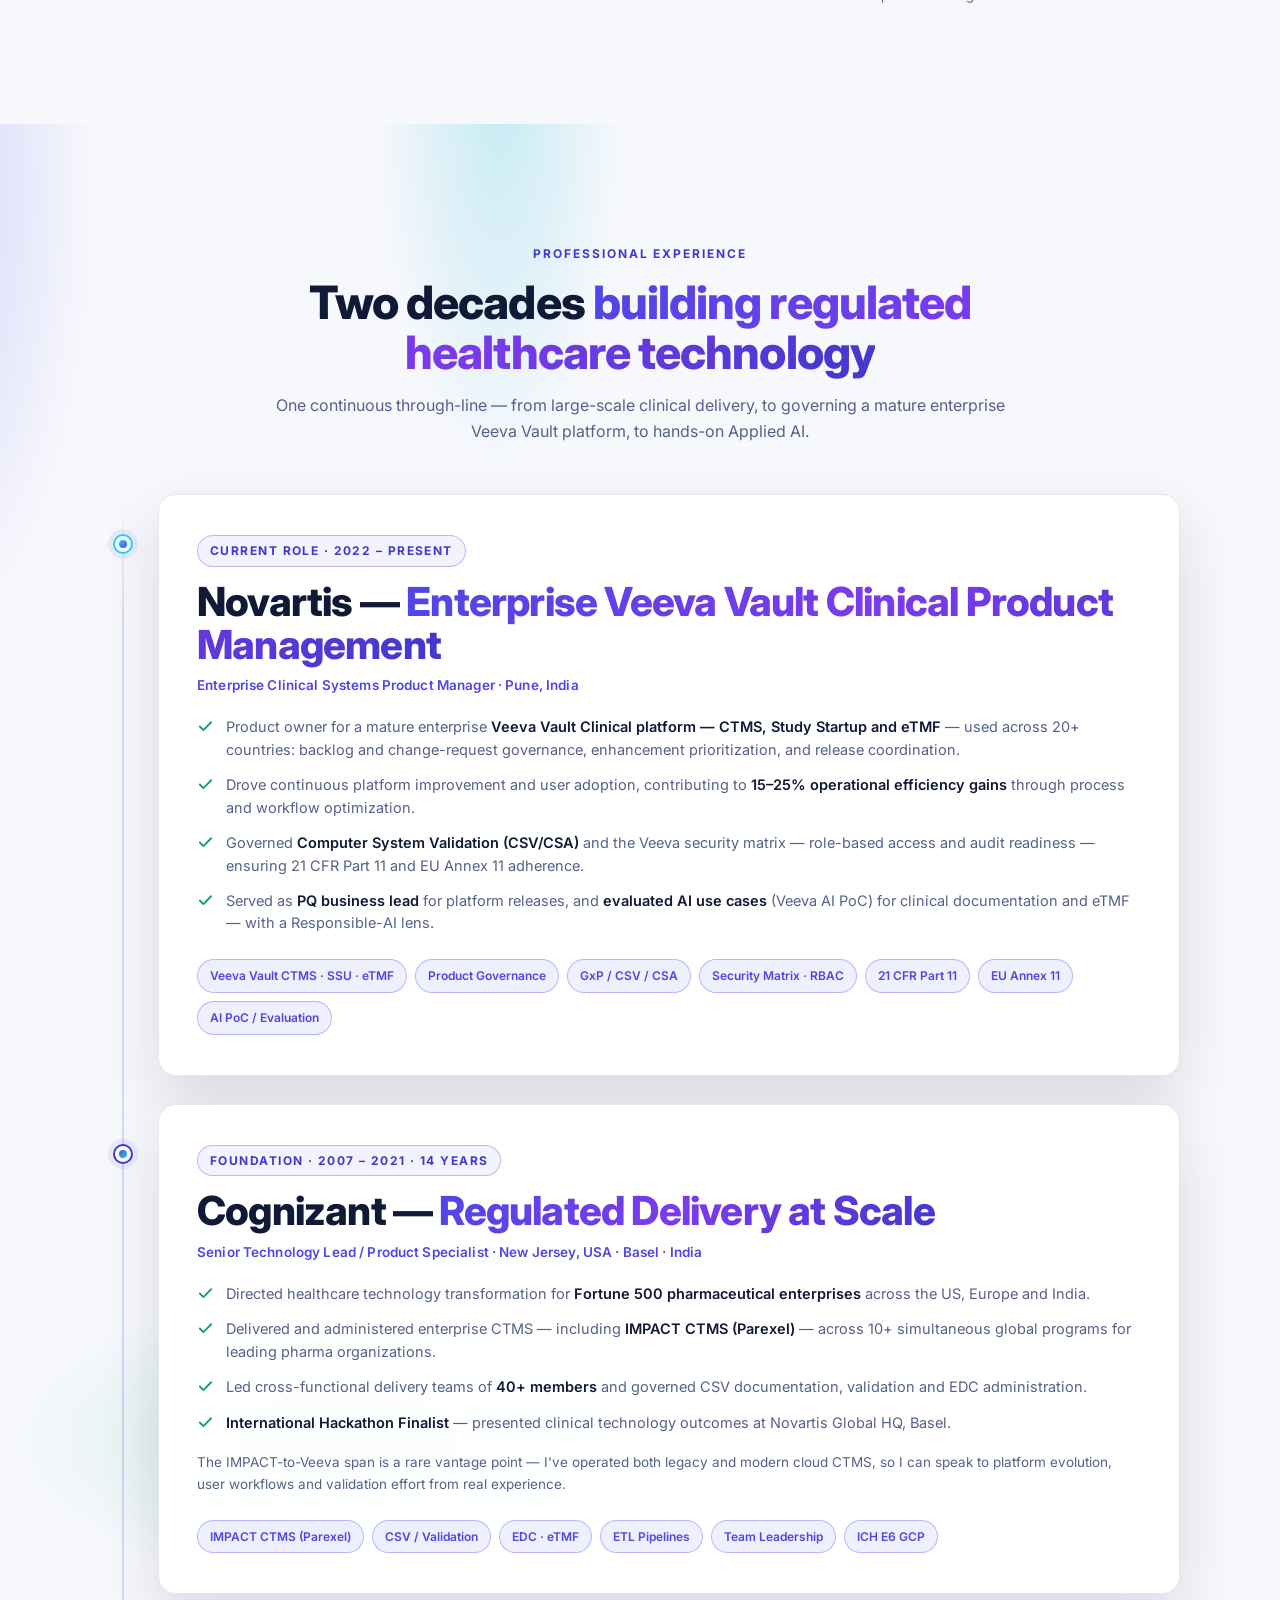
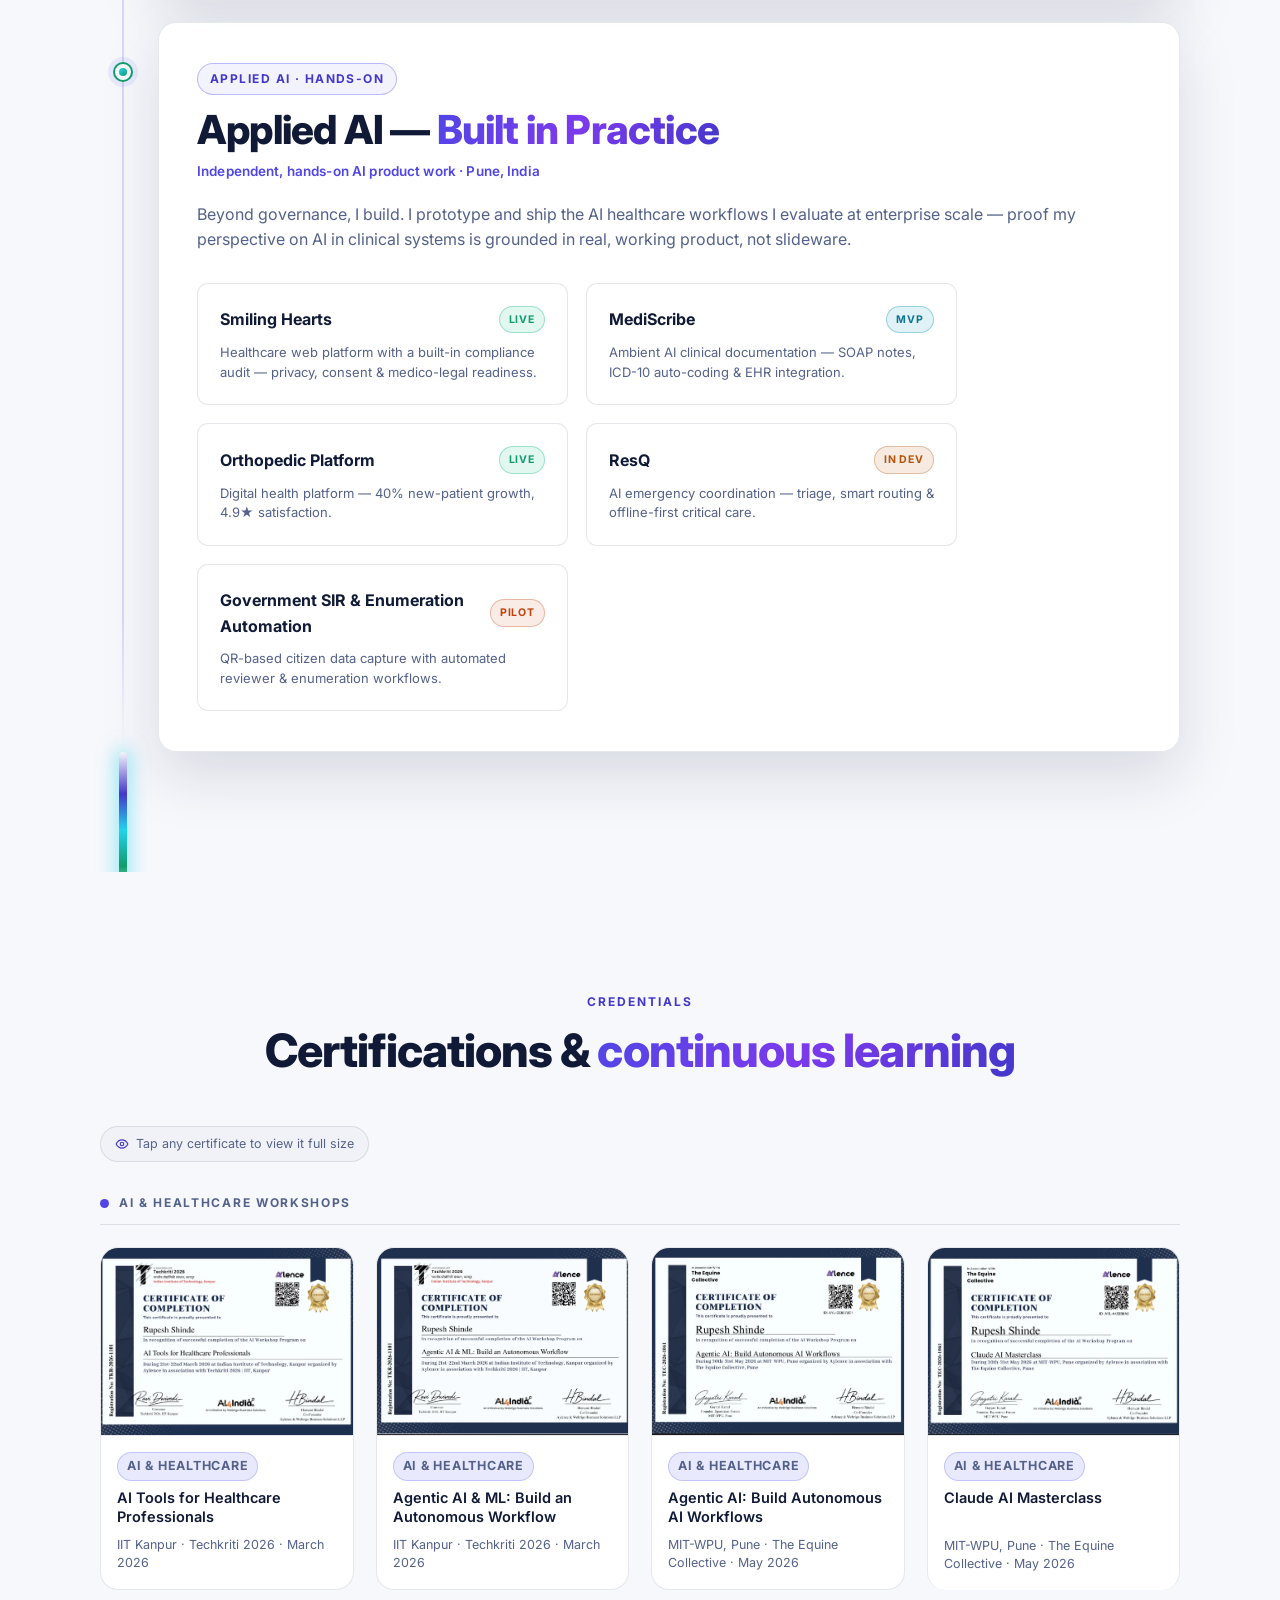
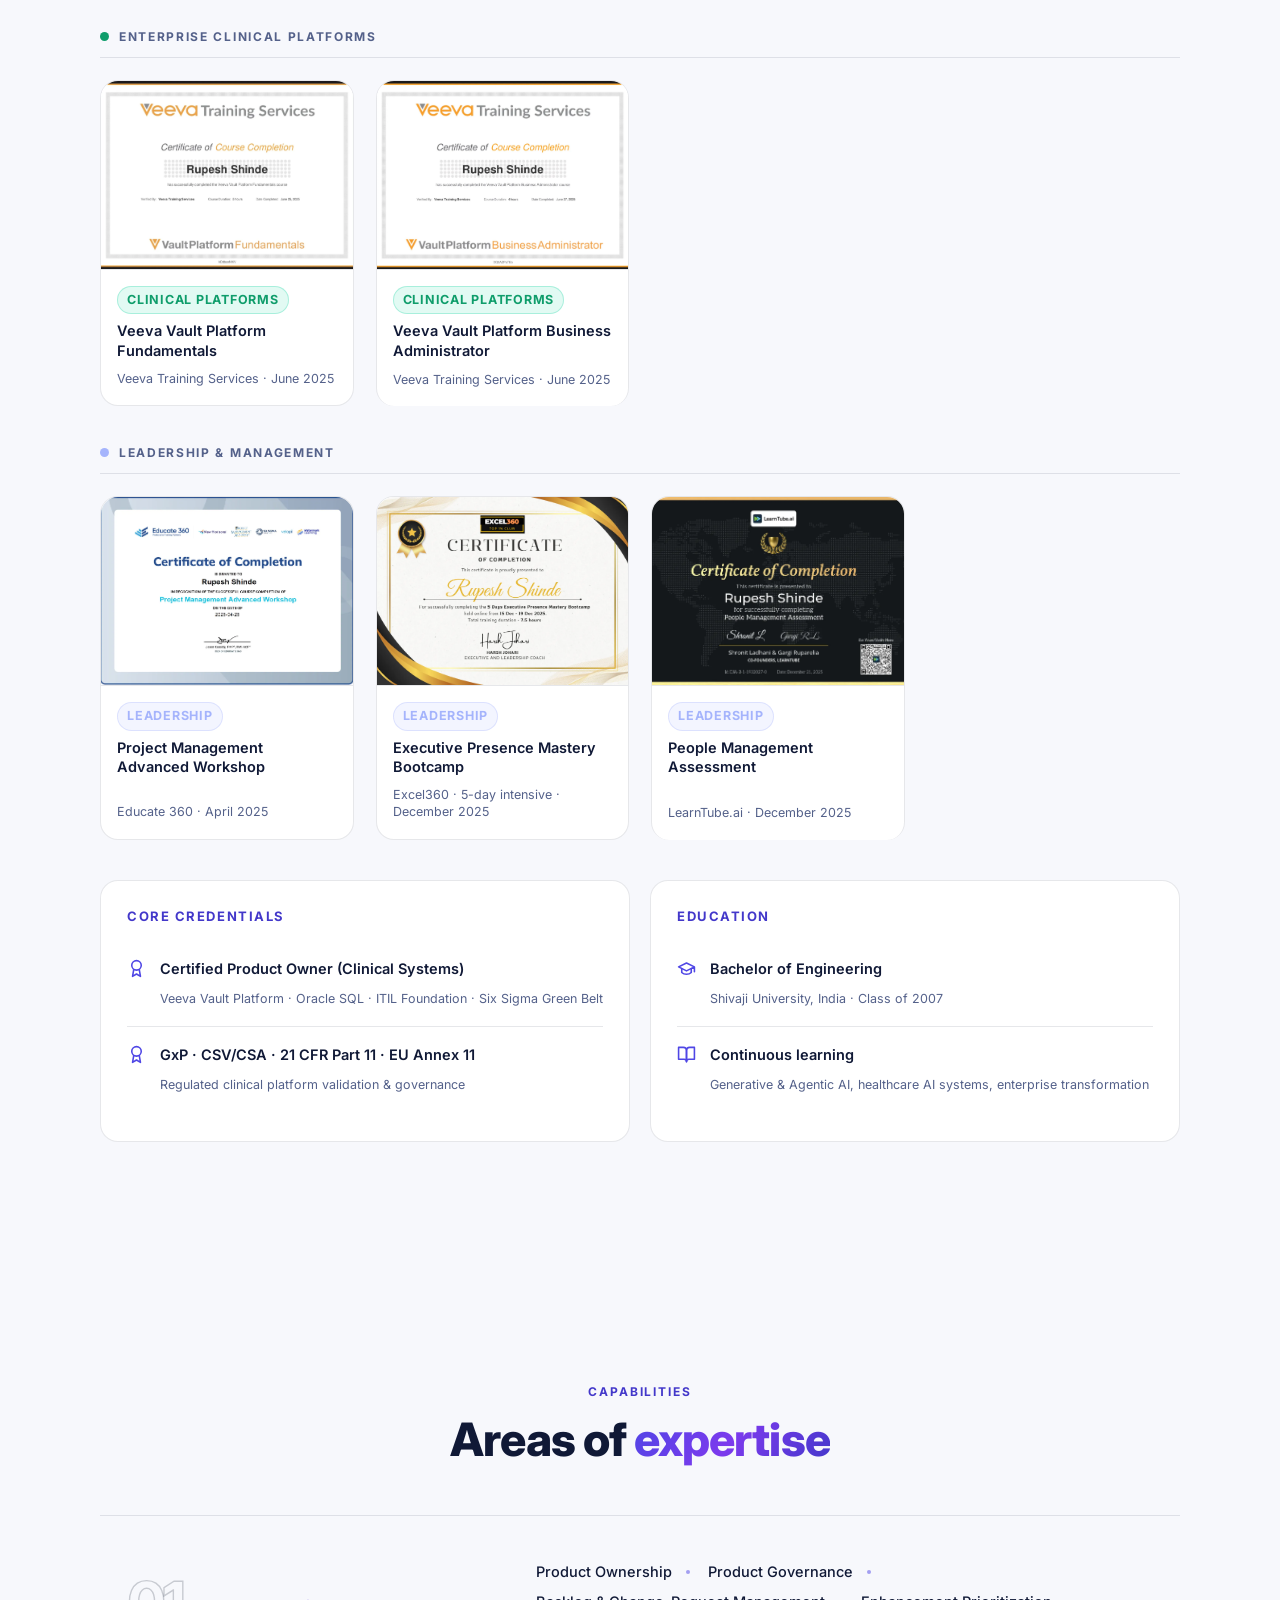
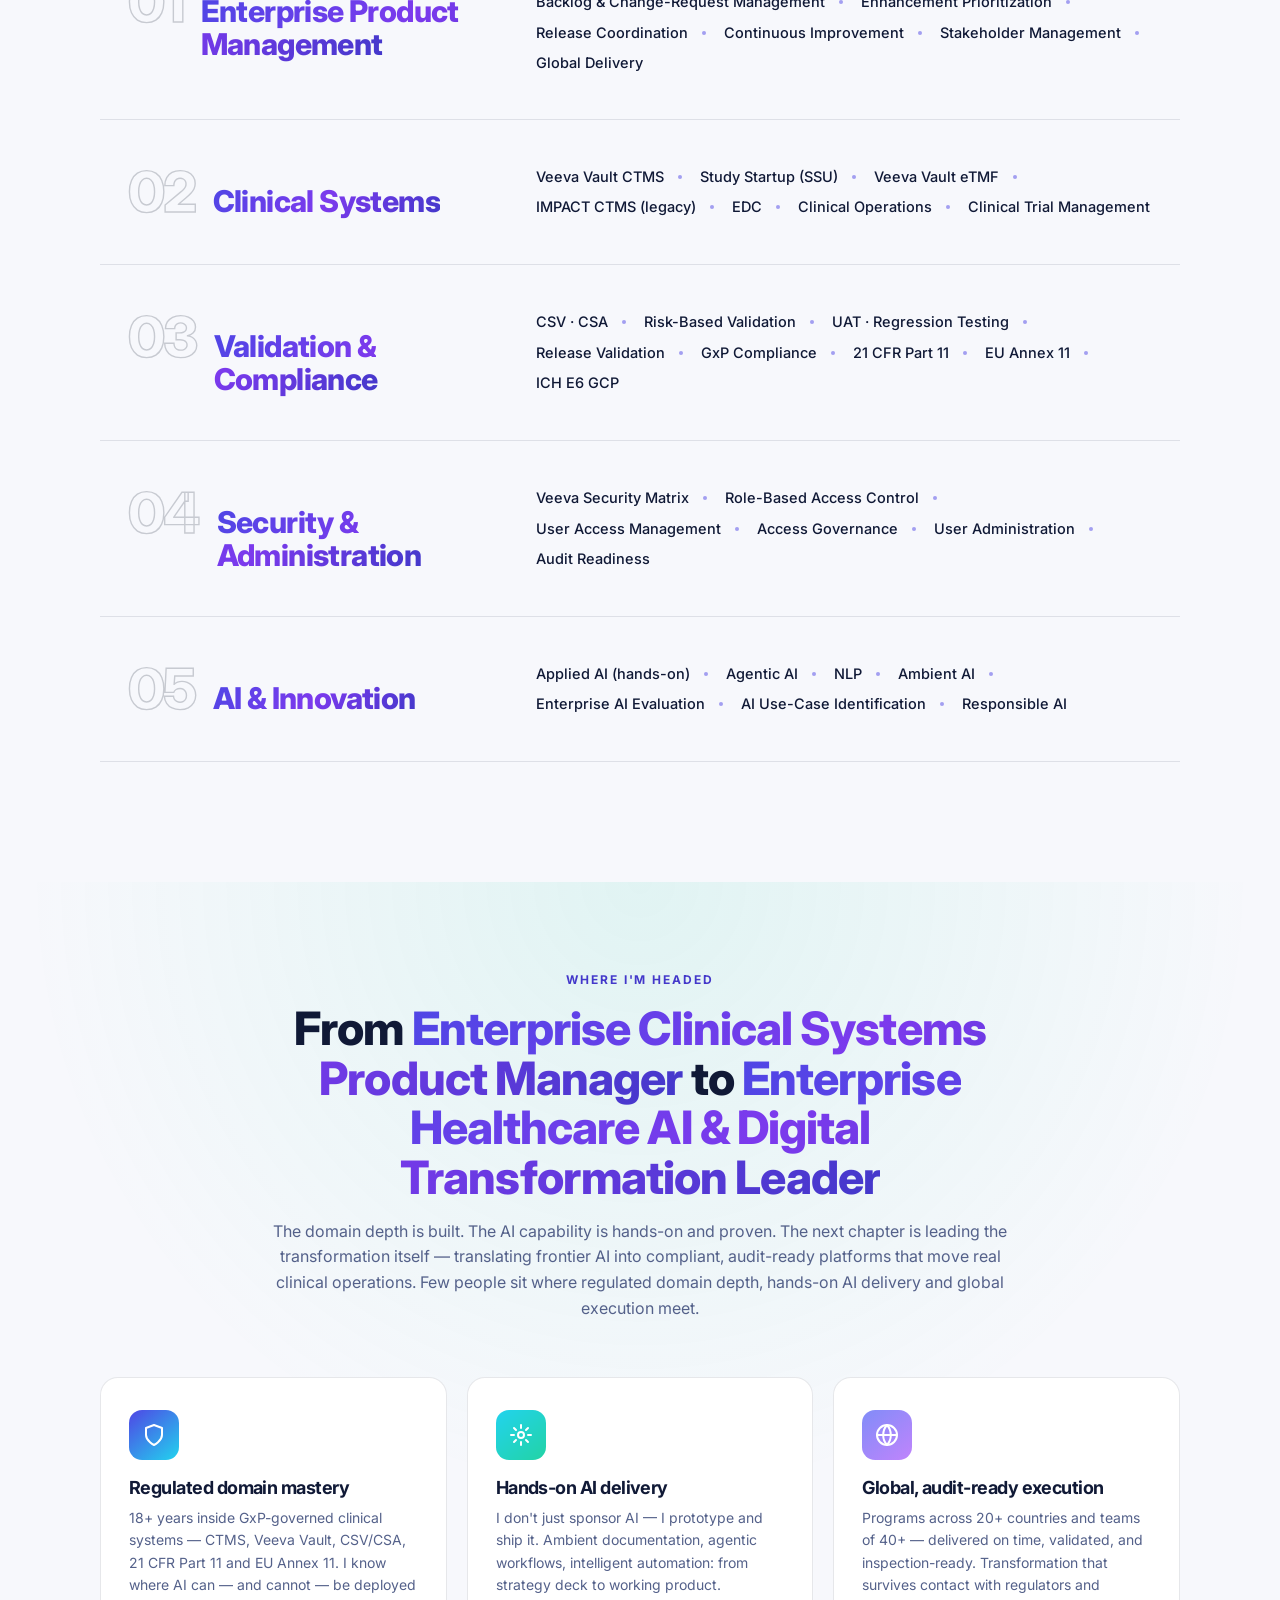
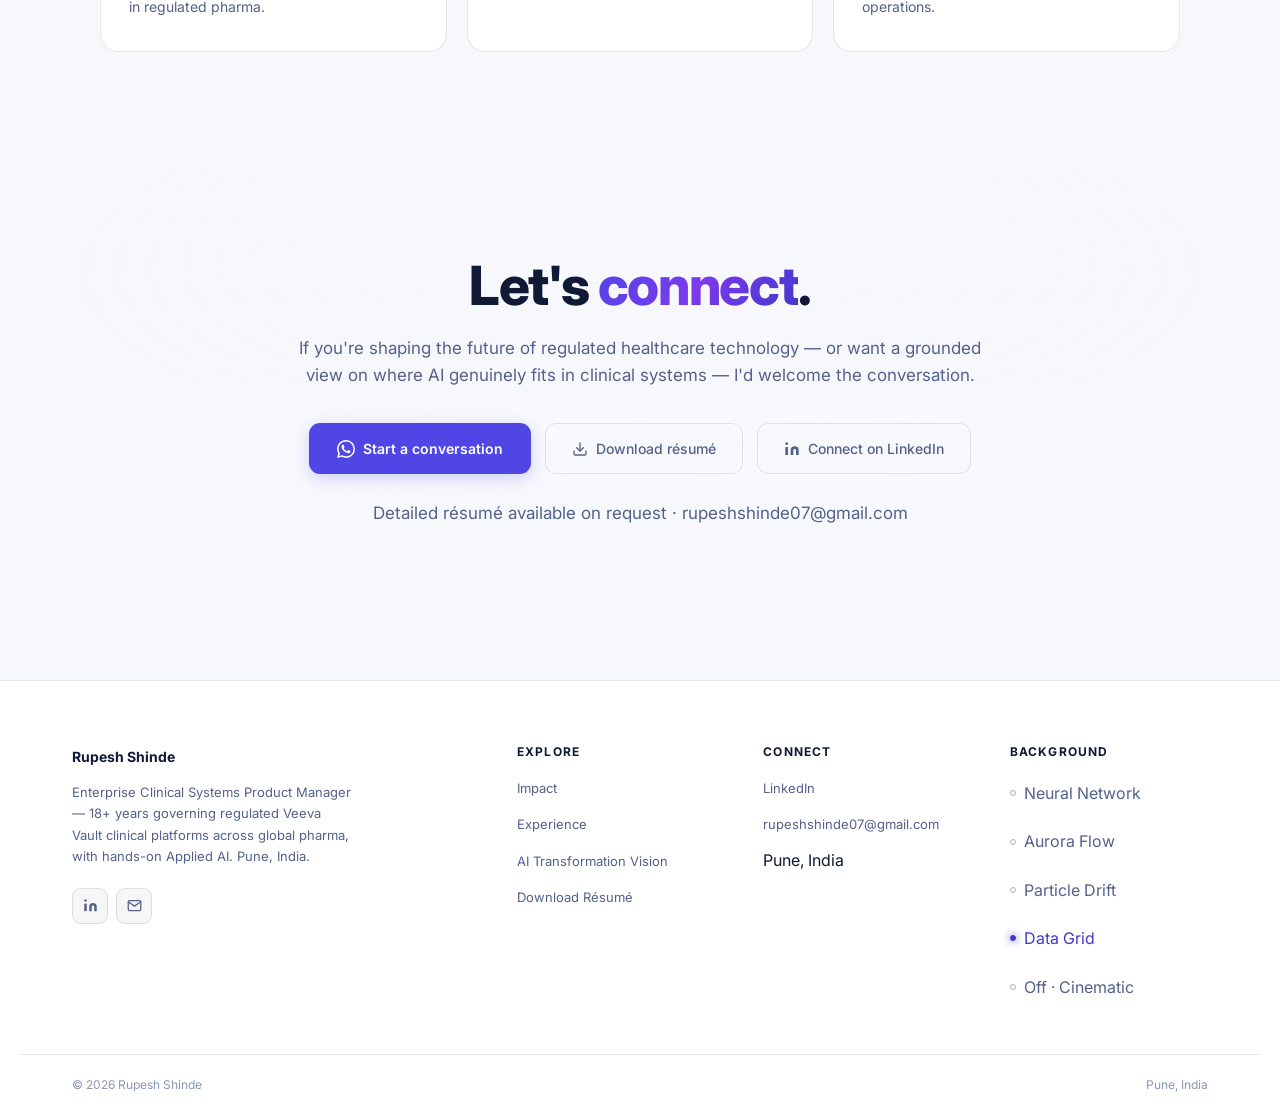
==== commit 9f5d11cd: "Add Google Search Console verification meta tag Co-Authored-By: Claude Opus 4.8 <noreply@anthropic.c" ====
--- a/portfolio.html
+++ b/portfolio.html
@@ -7,6 +7,7 @@
   <meta name="author" content="Rupesh Shinde" />
   <title>Rupesh Shinde — Enterprise Clinical Systems Product Manager</title>
 
+  <meta name="google-site-verification" content="vnaealdsakCzM4SE-2VDRgcQ_3-PQmr5McxwkTWmeYg" />
   <link rel="canonical" href="https://www.rupeshshinde.in/" />
   <meta name="robots" content="index, follow, max-image-preview:large" />
   <meta name="theme-color" content="#070b14" />
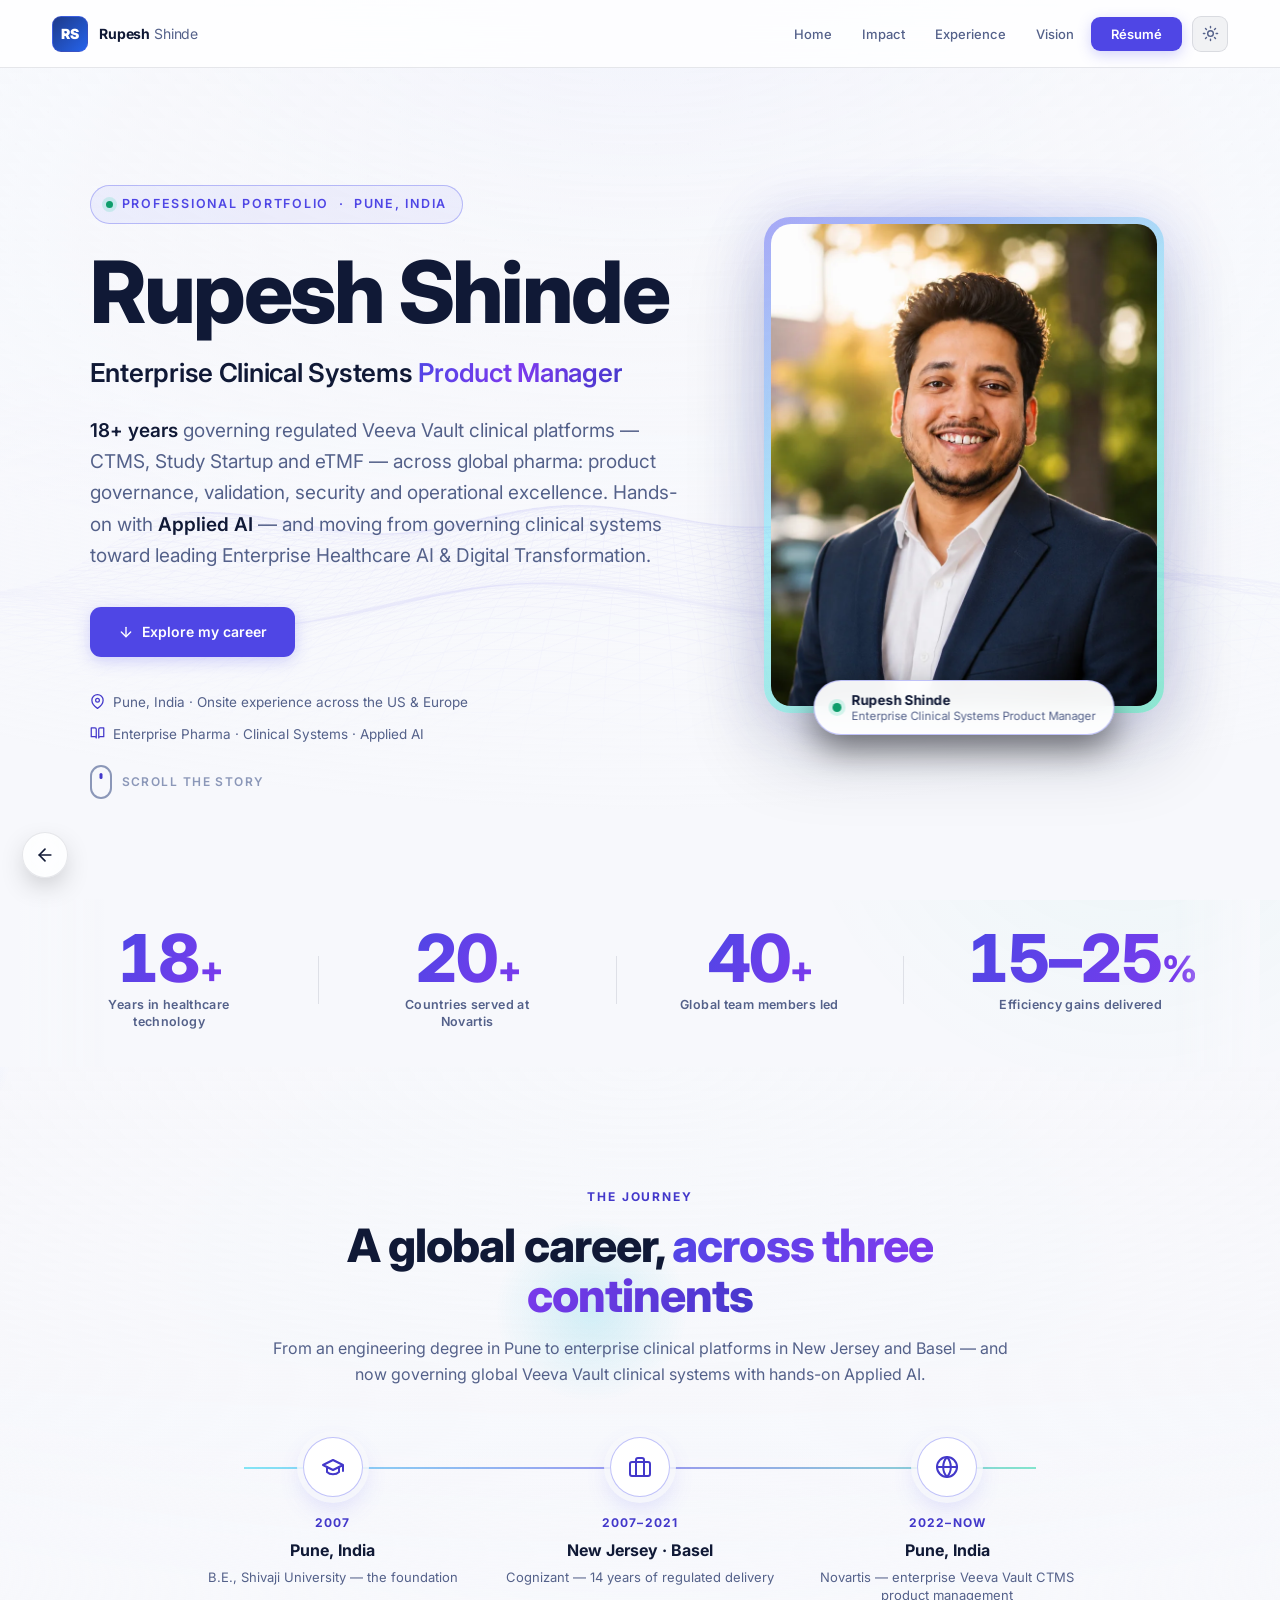
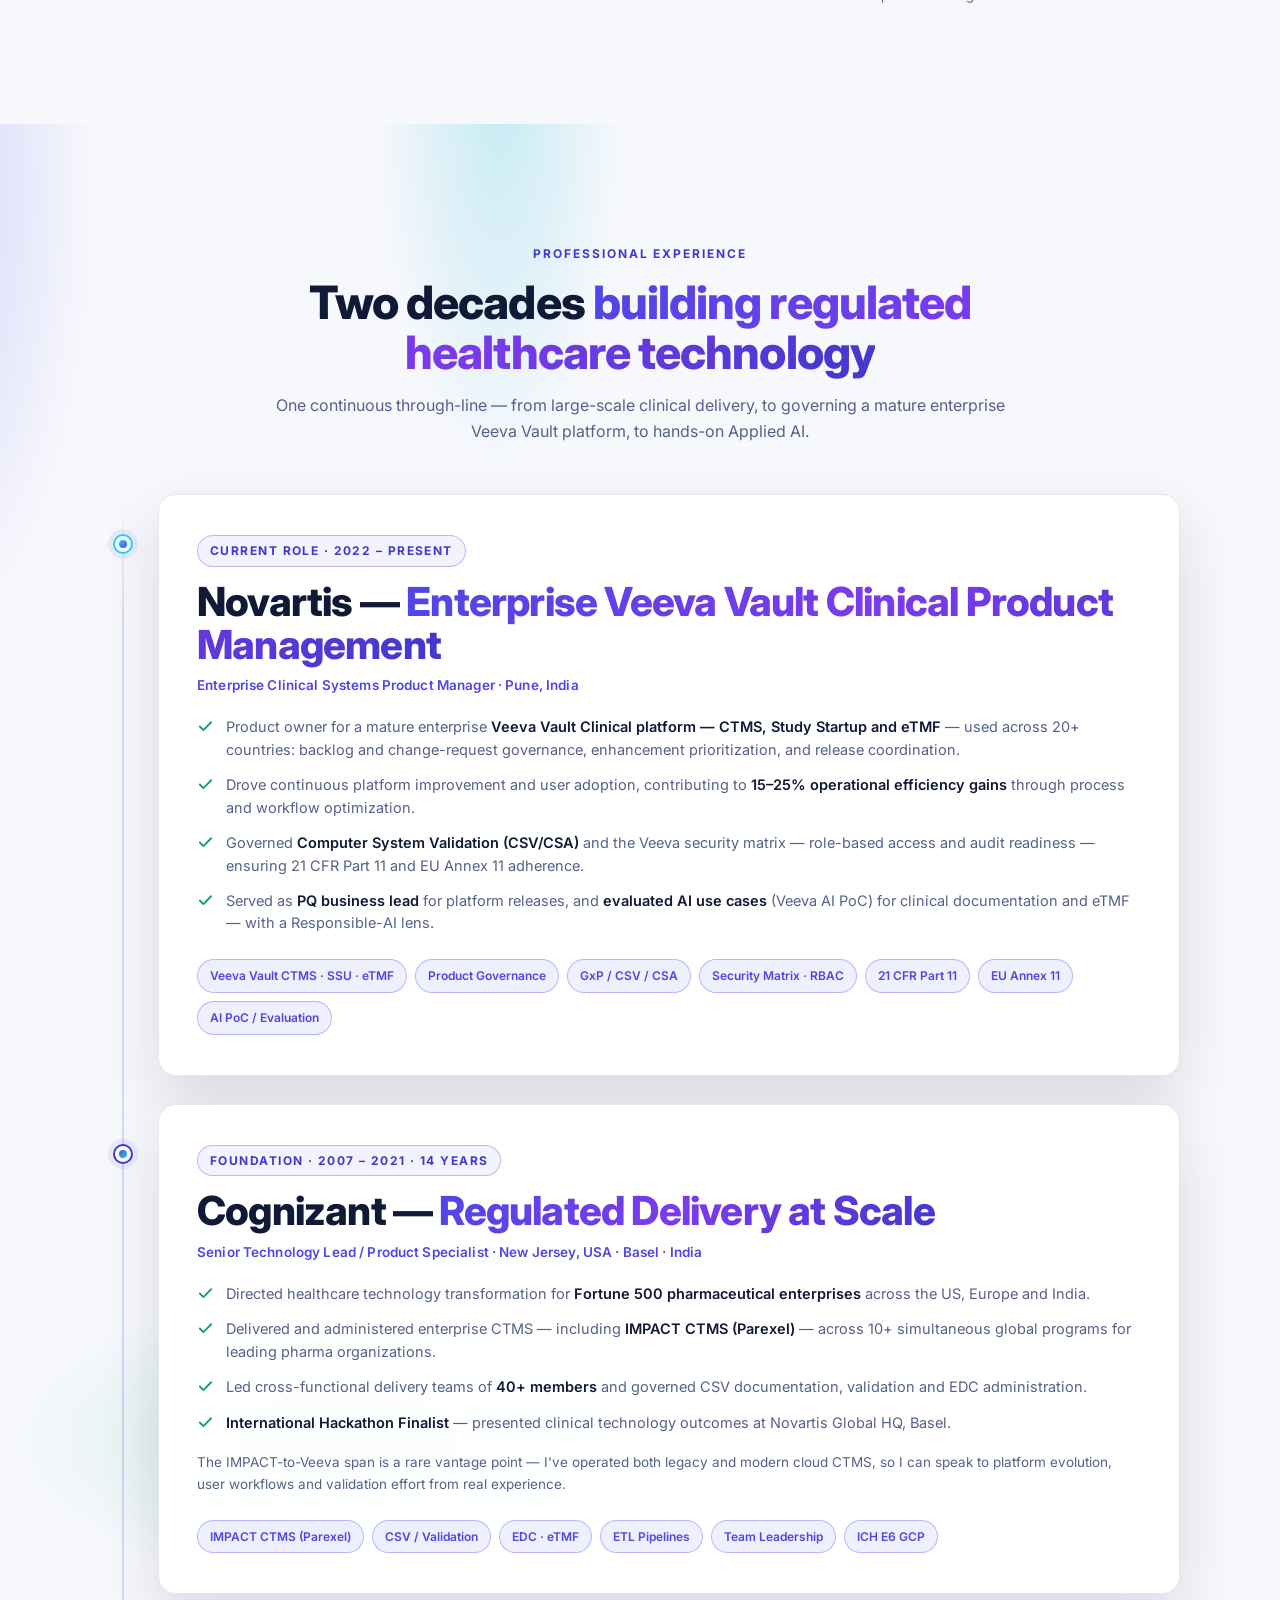
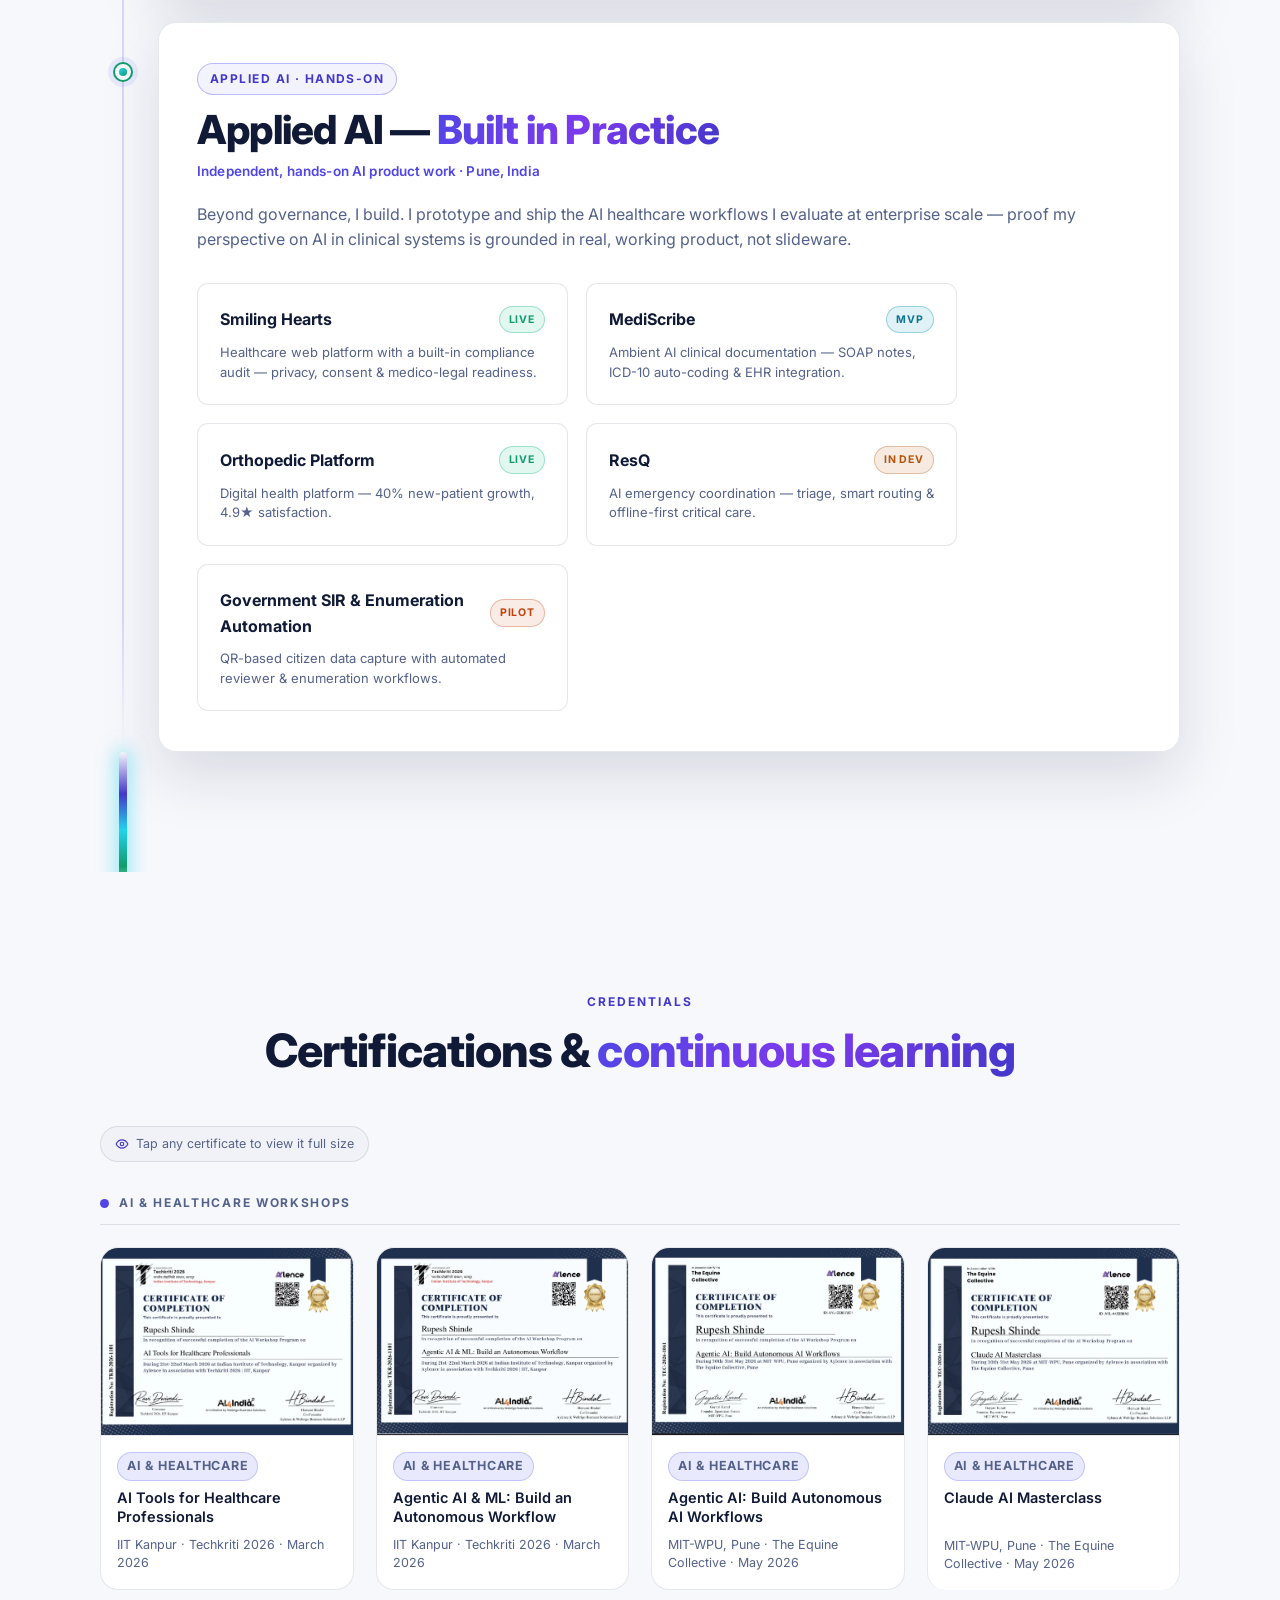
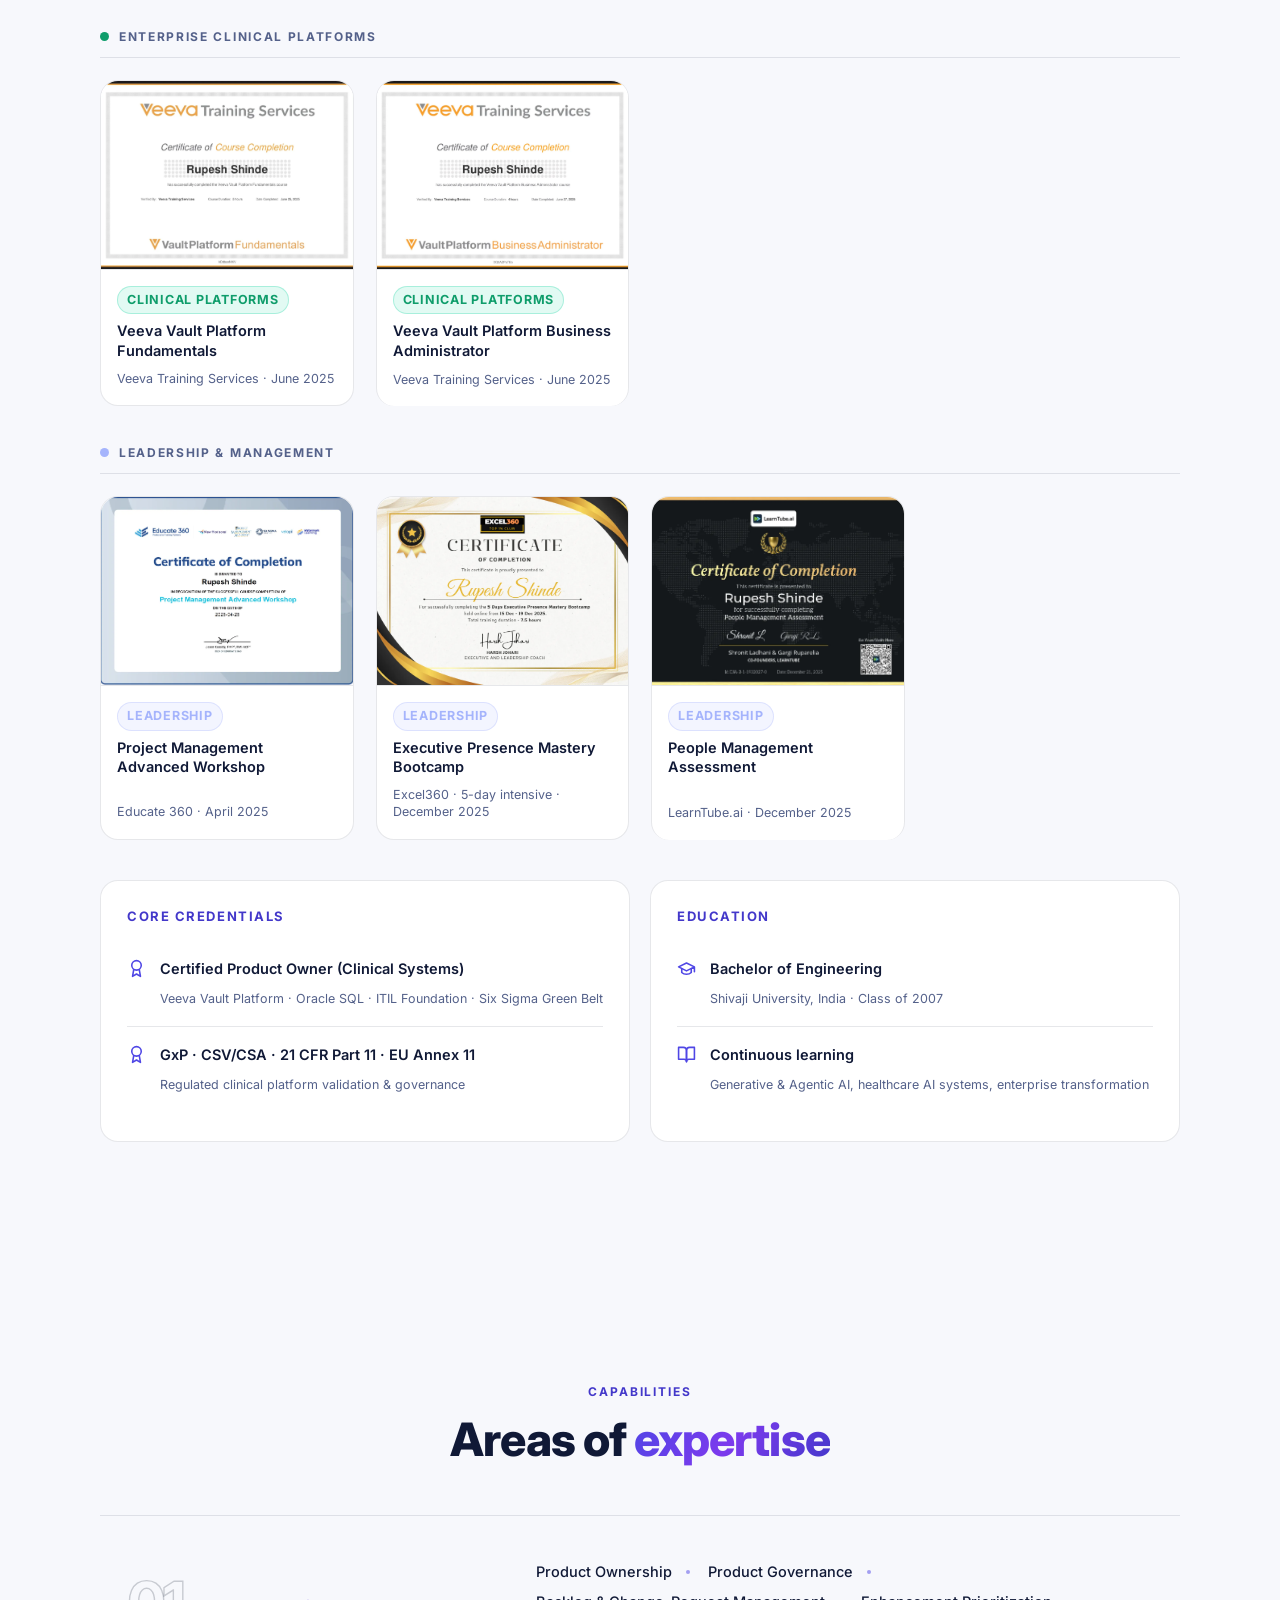
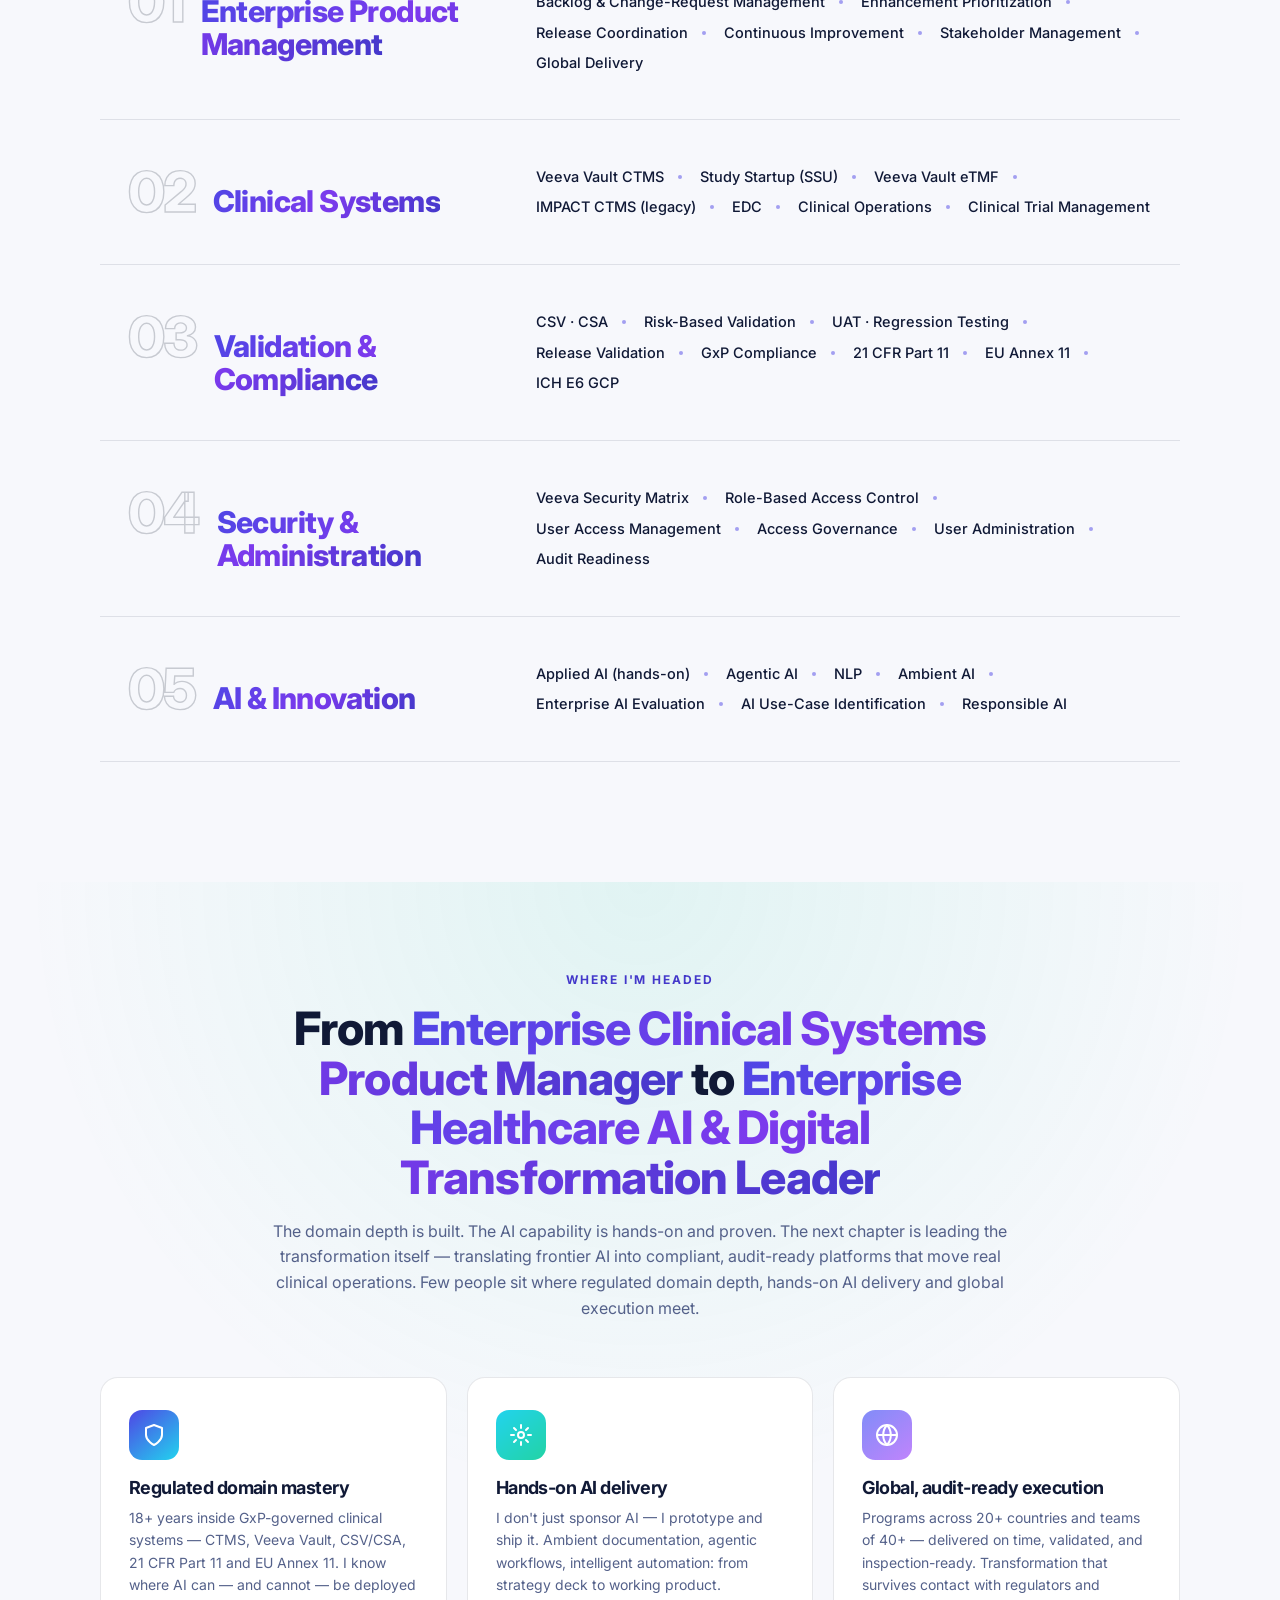
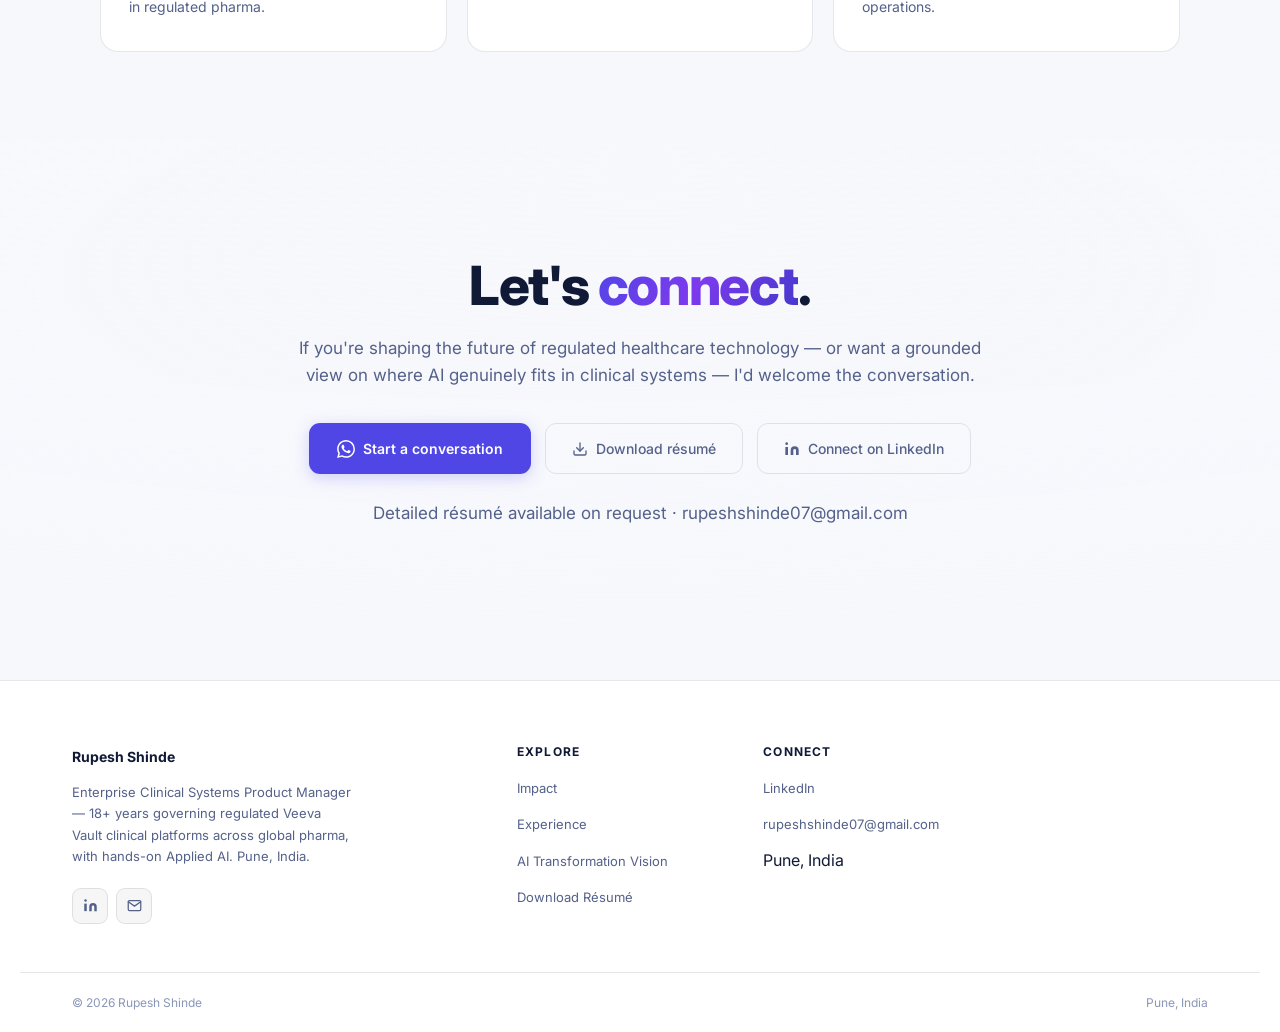
==== commit e8a1e39d: "Hide background theme selector from portfolio footer Remove the #bgfxFooter mount so the WebGL backg" ====
--- a/portfolio.html
+++ b/portfolio.html
@@ -1414,7 +1414,6 @@
         <li><span>Pune, India</span></li>
       </ul>
     </div>
-    <div class="footer-col" id="bgfxFooter"></div>
   </div>
   <div class="footer-bottom">
     <p>&copy; 2026 Rupesh Shinde</p>
